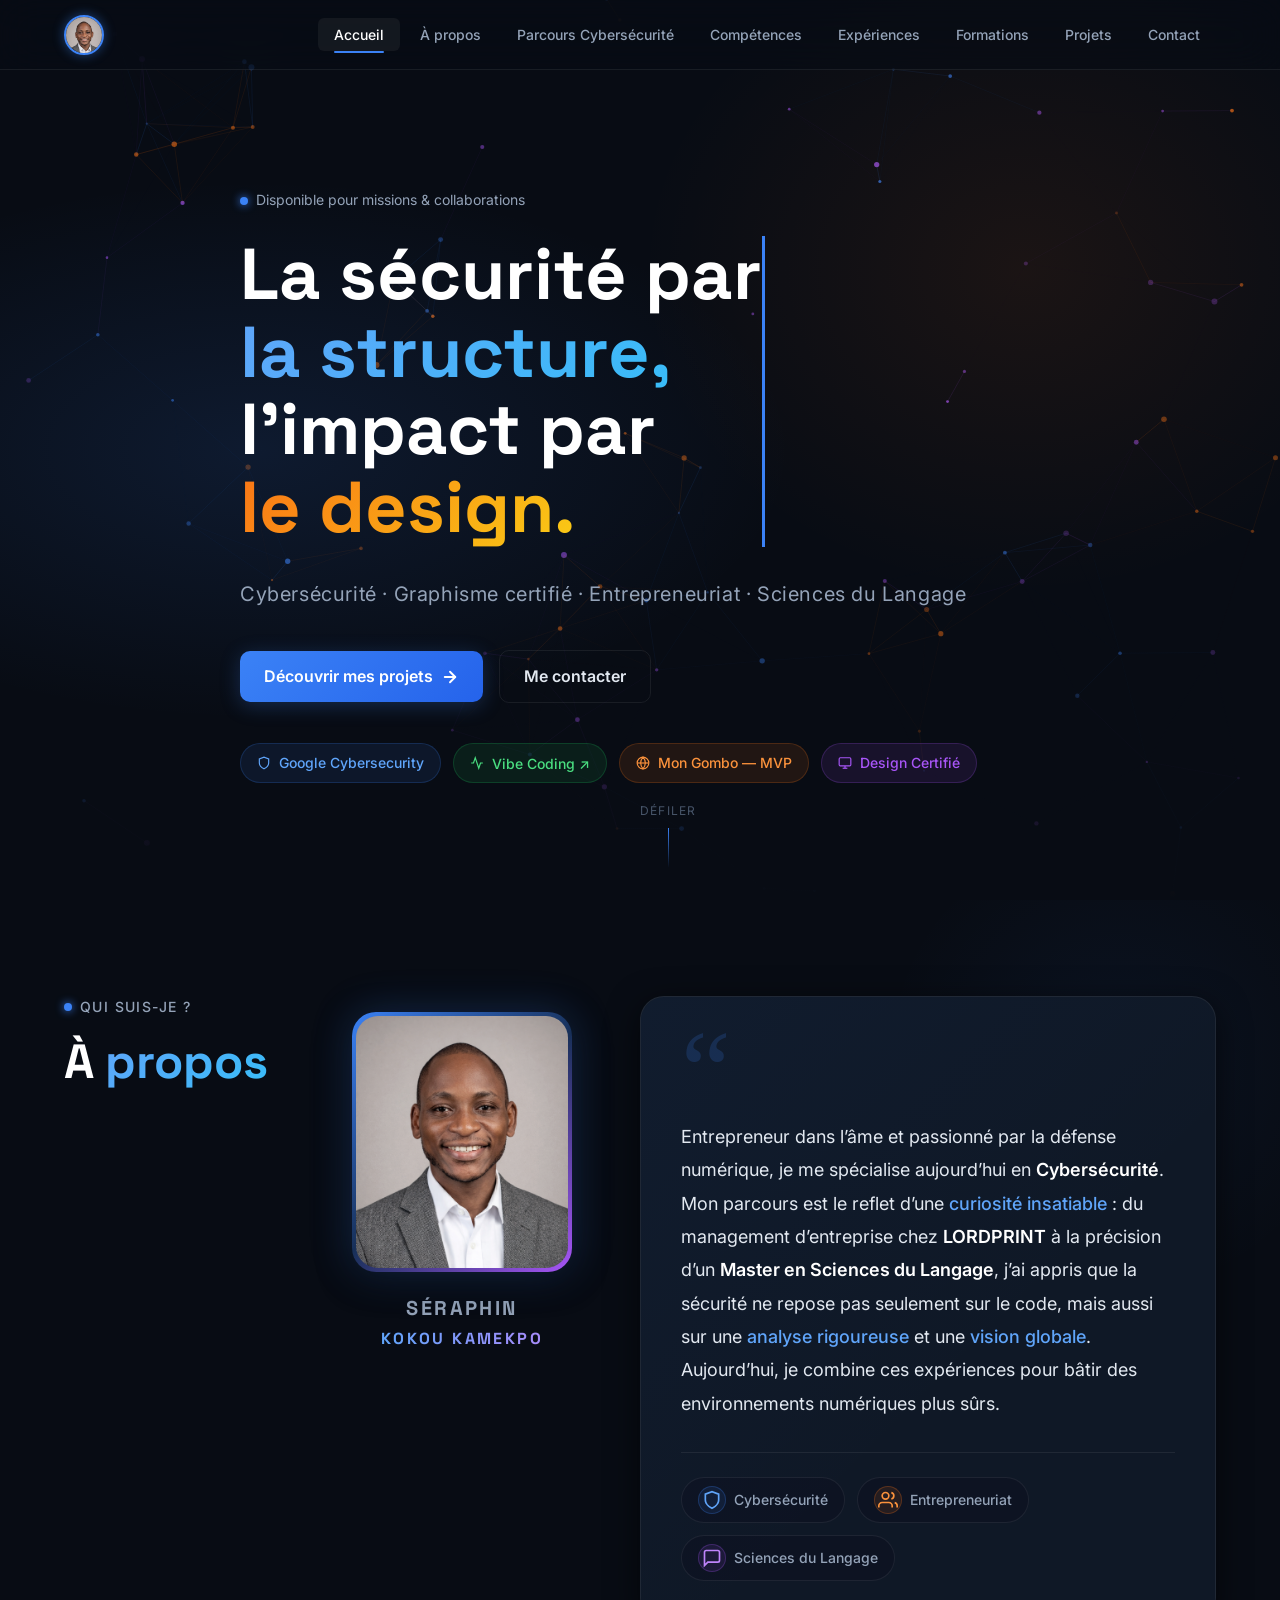
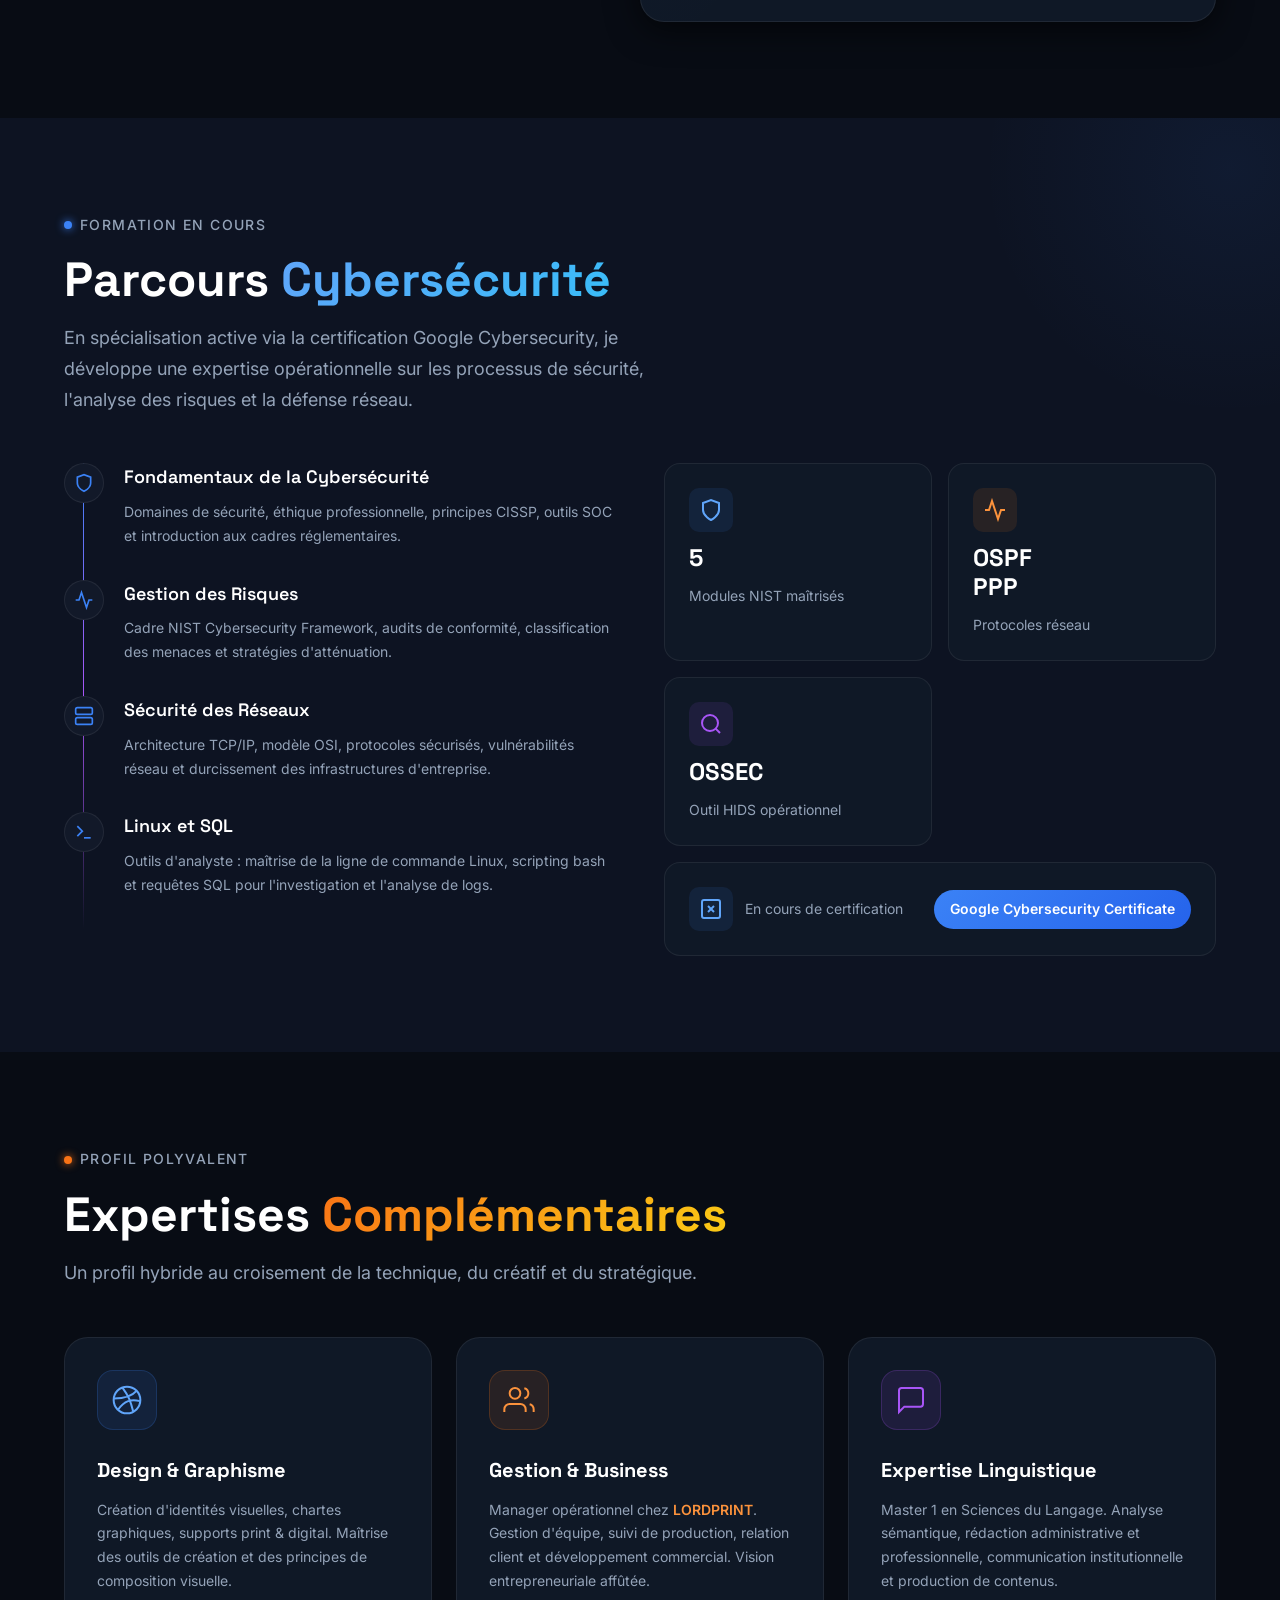
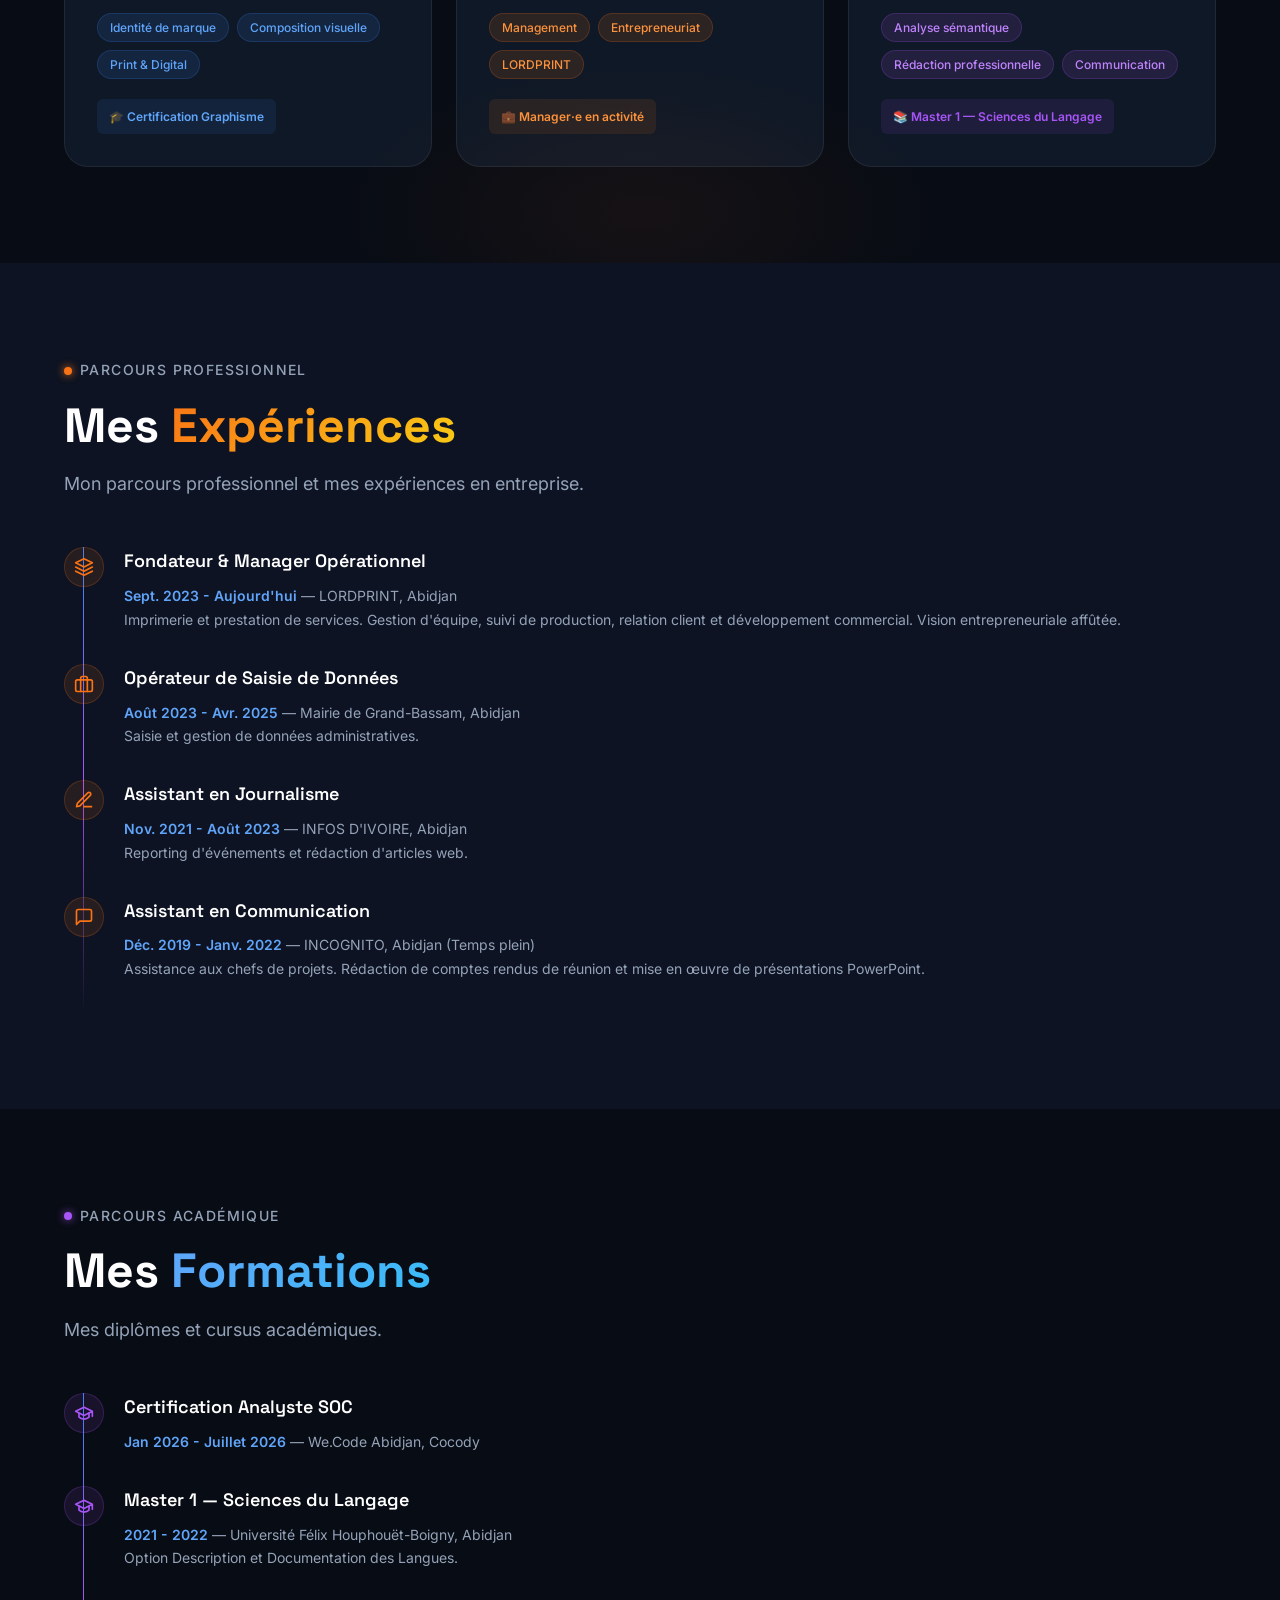
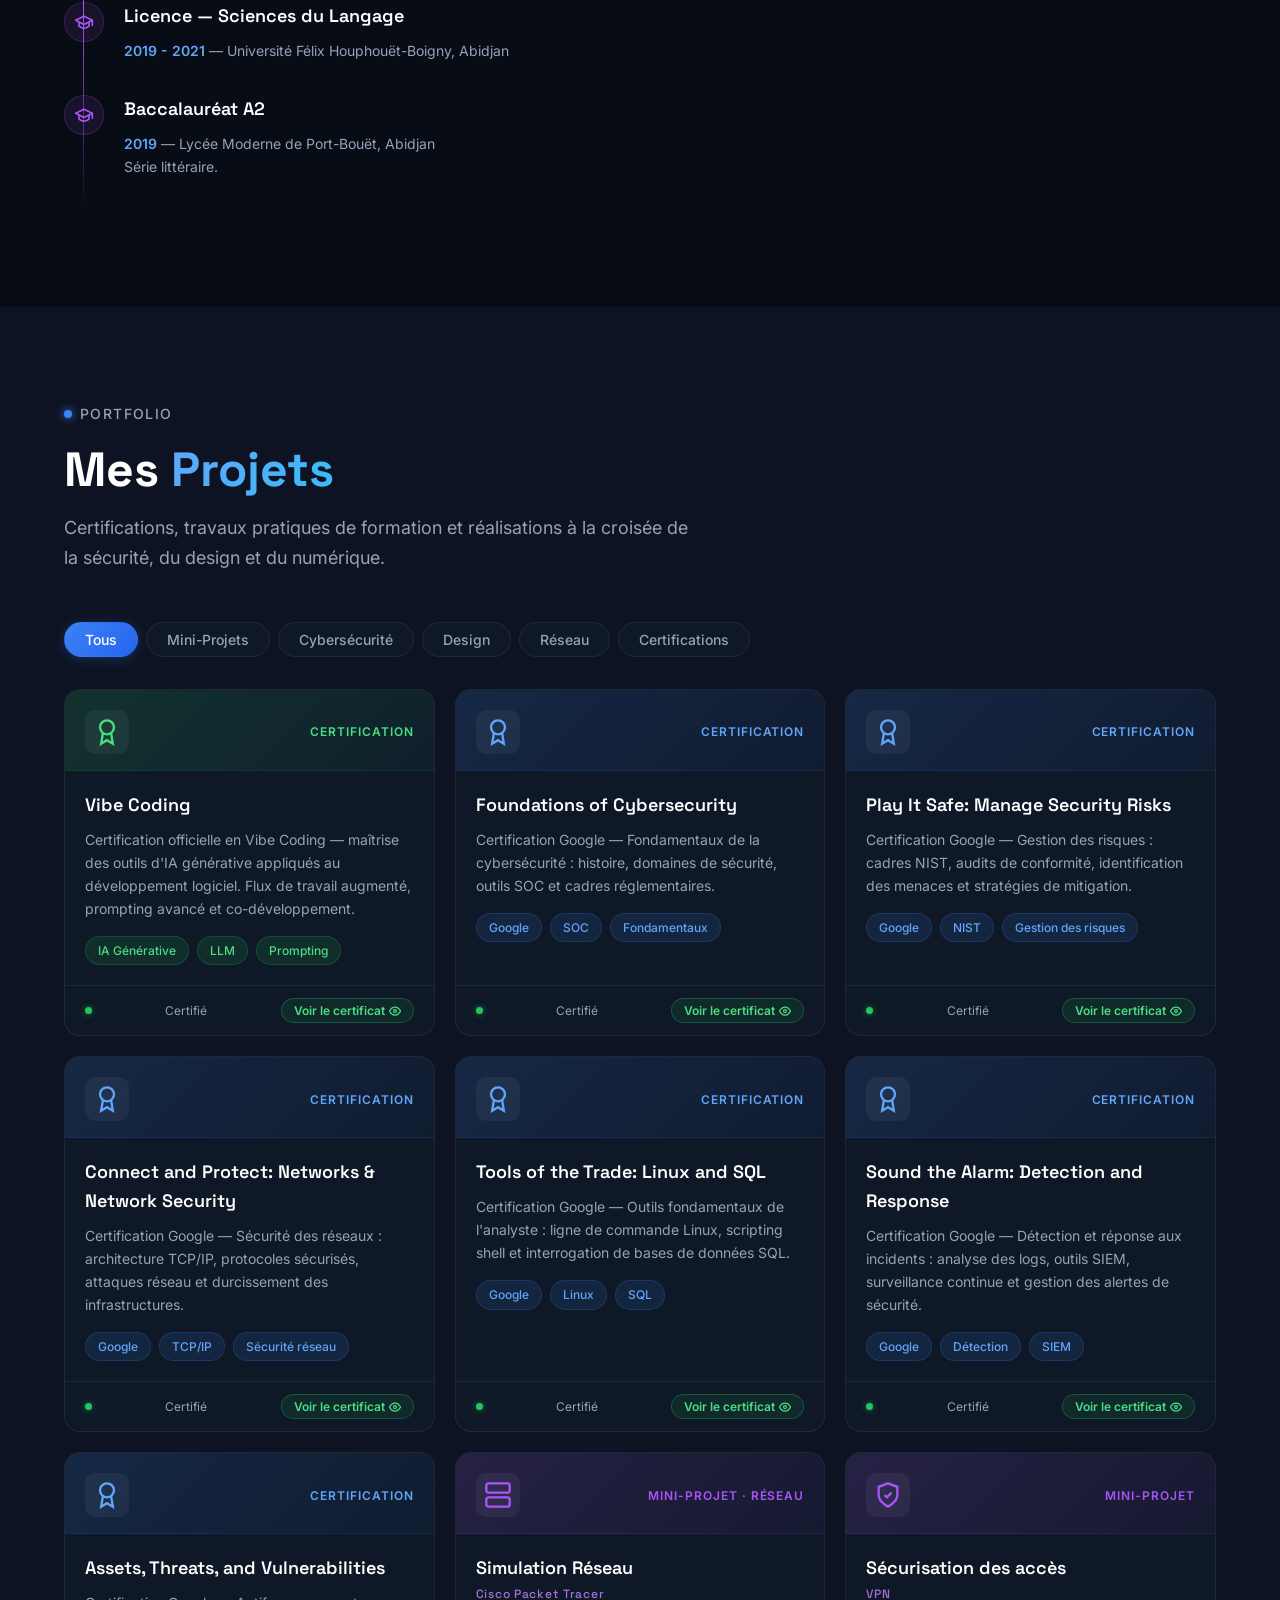
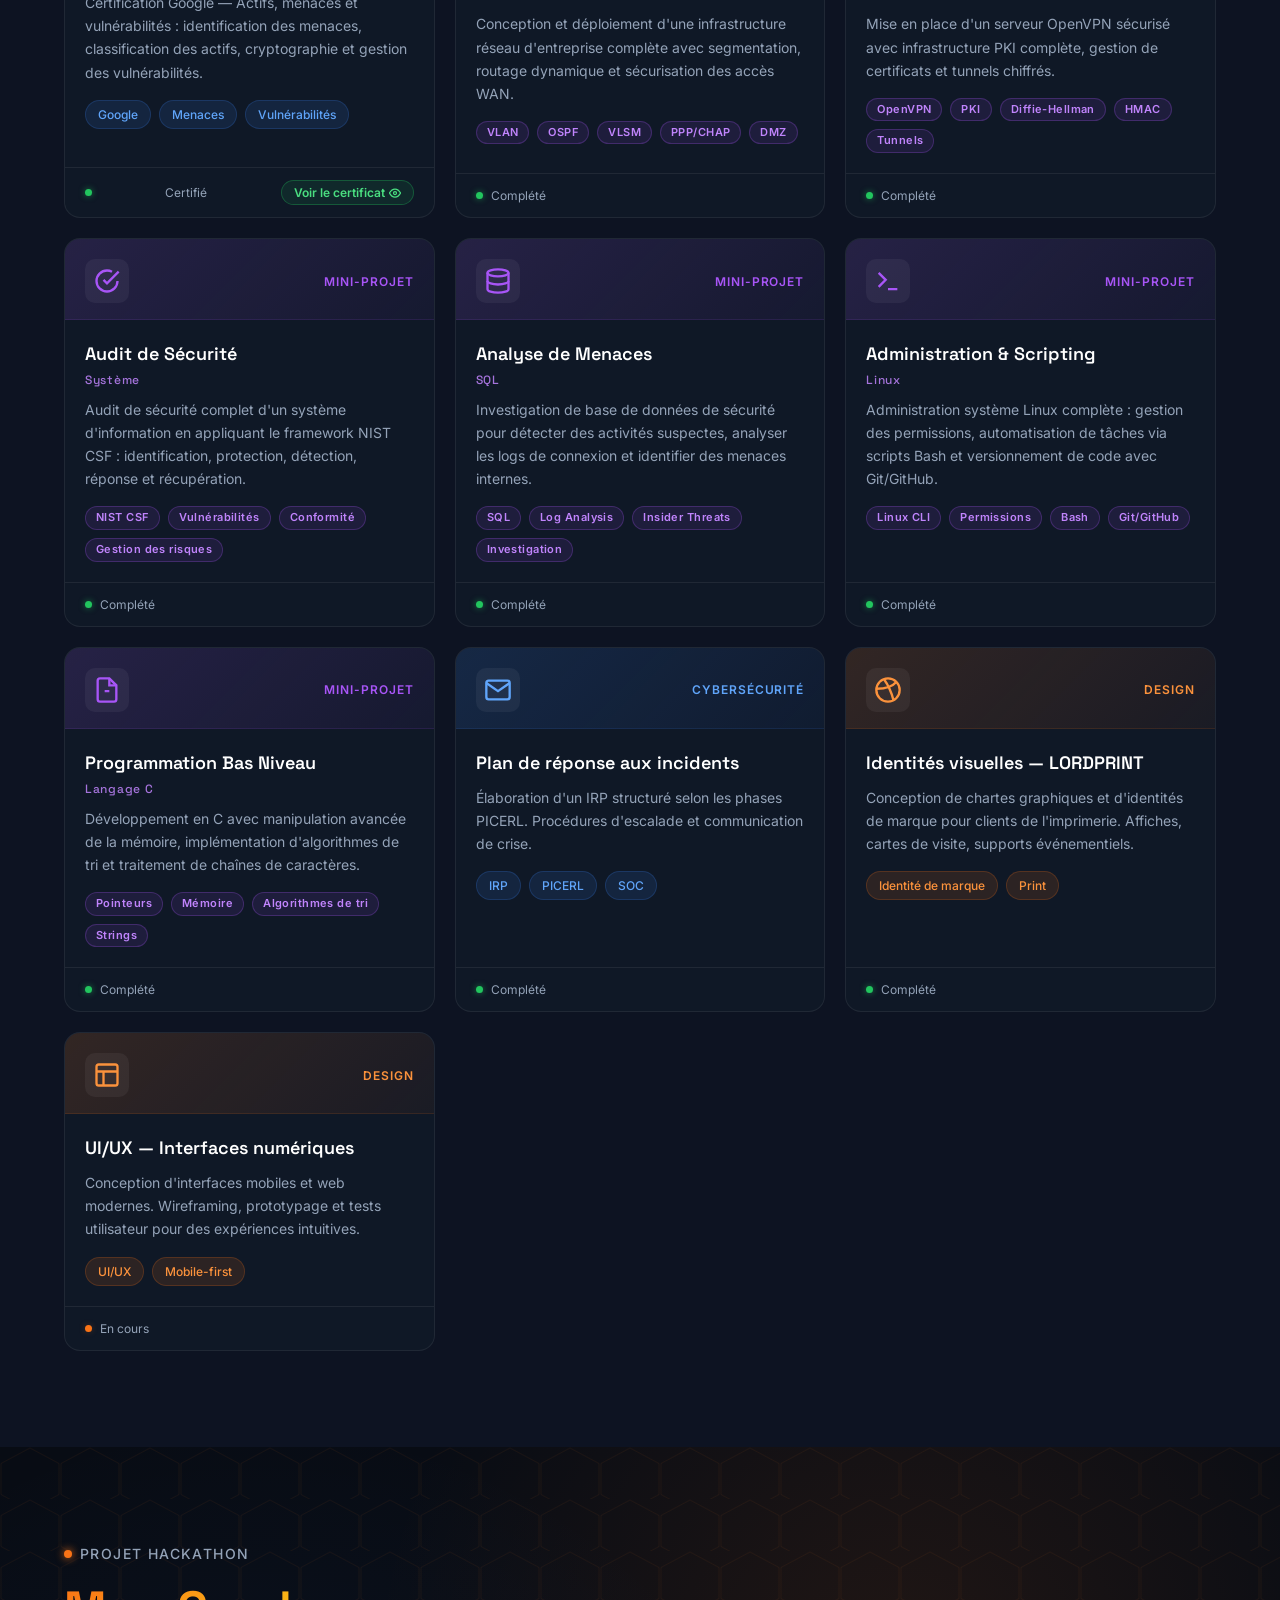
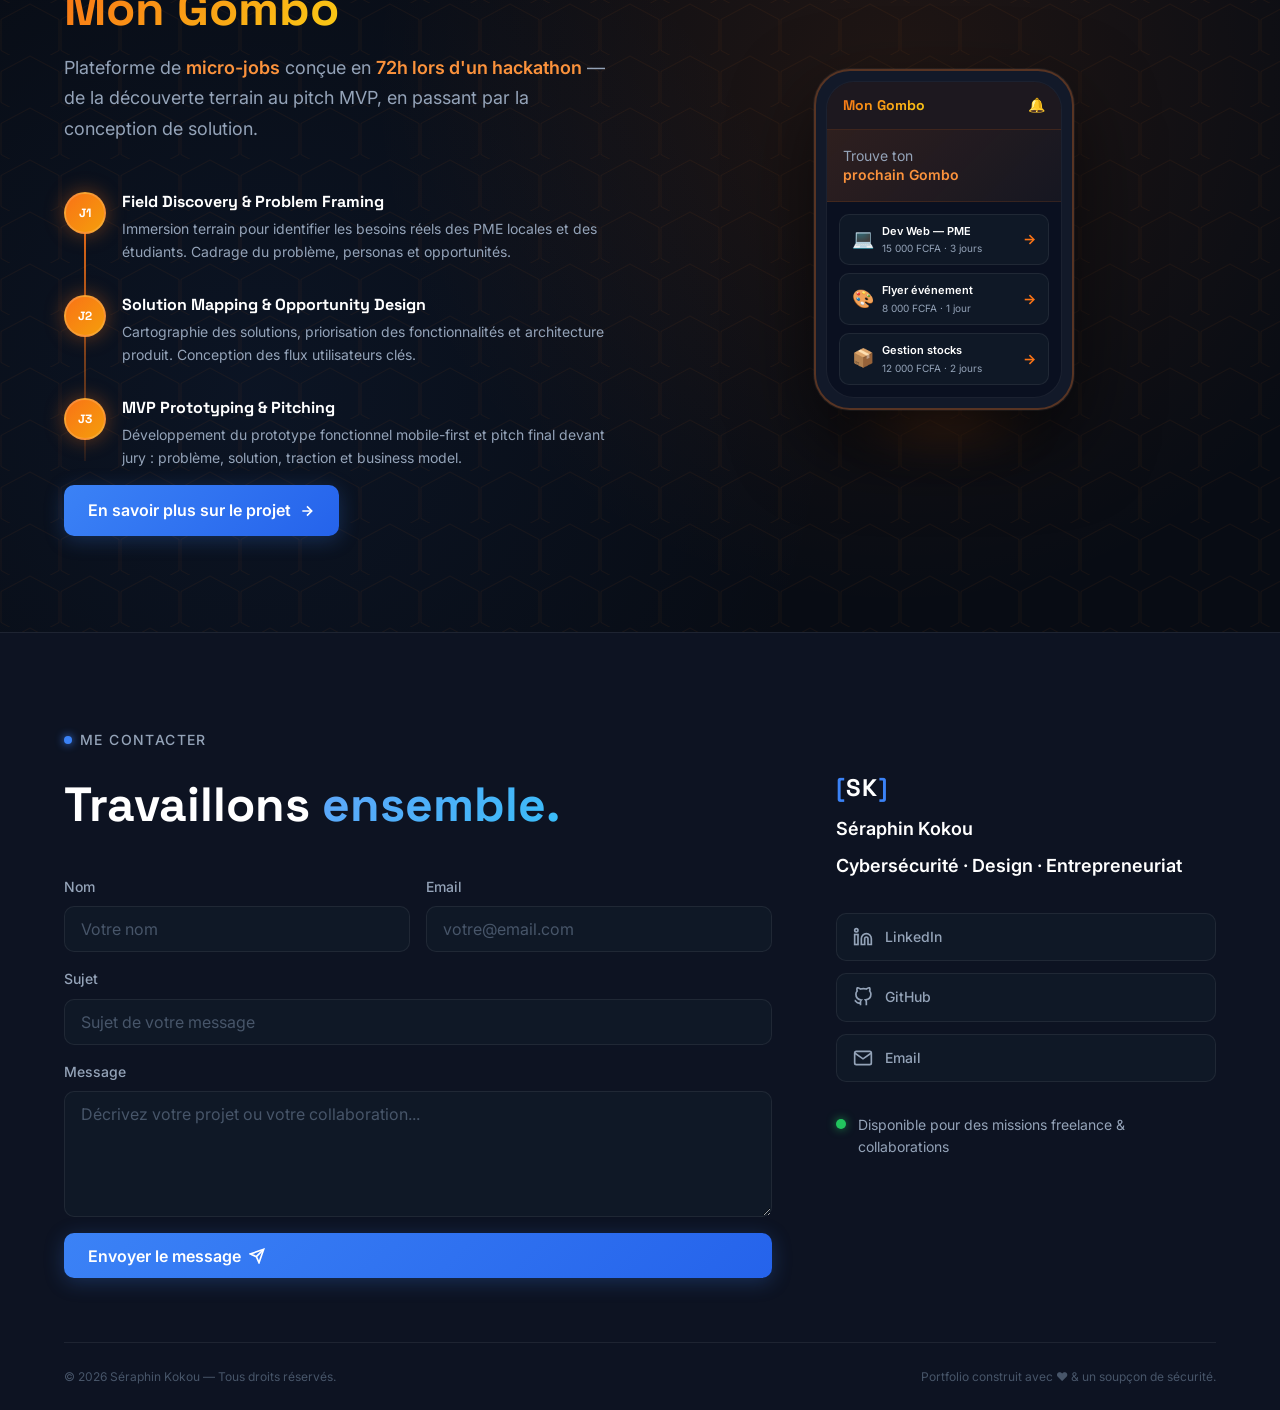
==== index.html @ c293cd32 "feat: first commit for portfolio" ====
﻿<!DOCTYPE html>
<html lang="fr">

<head>
    <meta charset="UTF-8" />
    <meta name="viewport" content="width=device-width, initial-scale=1.0" />
    <title>Séraphin Kokou — Cybersécurité & Design</title>
    <meta name="description"
        content="Portfolio professionnel de Séraphin Kokou : Cybersécurité, Design Graphique, Entrepreneuriat et Sciences du Langage." />
    <link rel="preconnect" href="https://fonts.googleapis.com" />
    <link rel="preconnect" href="https://fonts.gstatic.com" crossorigin />
    <link
        href="https://fonts.googleapis.com/css2?family=Inter:wght@300;400;500;600;700;800;900&family=Space+Grotesk:wght@400;500;600;700&display=swap"
        rel="stylesheet" />
    <link rel="stylesheet" href="style.css" />
</head>

<body>

    <!-- ============================================================
       HEADER / NAV
  ============================================================ -->
    <header id="header" class="header">
        <div class="container header__inner">
            <a href="#hero" class="logo" aria-label="Accueil">
                <img src="mypic.png" alt="Séraphin Kokou" class="logo__photo" />
            </a>
            <nav class="nav" aria-label="Navigation principale">
                <ul class="nav__list" id="navList">
                    <li><a href="#hero" class="nav__link" data-section="hero">Accueil</a></li>
                    <li><a href="#apropos" class="nav__link" data-section="apropos">À propos</a></li>
                    <li><a href="#cyber" class="nav__link" data-section="cyber">Parcours Cybersécurité</a></li>
                    <li><a href="#expertises" class="nav__link" data-section="expertises">Compétences</a></li>
                    <li><a href="#experiences" class="nav__link" data-section="experiences">Expériences</a></li>
                    <li><a href="#formations" class="nav__link" data-section="formations">Formations</a></li>
                    <li><a href="#projets" class="nav__link" data-section="projets">Projets</a></li>
                    <li><a href="#contact" class="nav__link" data-section="contact">Contact</a></li>
                </ul>
            </nav>
            <button class="burger" id="burger" aria-label="Ouvrir le menu" aria-expanded="false">
                <span></span><span></span><span></span>
            </button>
        </div>
    </header>

    <!-- ============================================================
       HERO
  ============================================================ -->
    <section id="hero" class="hero">
        <canvas id="heroCanvas"></canvas>
        <div class="hero__overlay"></div>
        <div class="container hero__content">
            <p class="hero__eyebrow">
                <span class="dot dot--blue"></span> Disponible pour missions &amp; collaborations
            </p>
            <h1 class="hero__title typing-text">
                La sécurité par<br />
                <span class="gradient-text">la structure,</span><br />
                l'impact par<br />
                <span class="gradient-text--orange">le design.</span>
            </h1>
            <p class="hero__subtitle">
                Cybersécurité · Graphisme certifié · Entrepreneuriat · Sciences du Langage
            </p>
            <div class="hero__cta-group">
                <a href="#projets" class="btn btn--primary" id="ctaProjects">
                    Découvrir mes projets
                    <svg xmlns="http://www.w3.org/2000/svg" width="18" height="18" viewBox="0 0 24 24" fill="none"
                        stroke="currentColor" stroke-width="2.5" stroke-linecap="round" stroke-linejoin="round">
                        <line x1="5" y1="12" x2="19" y2="12" />
                        <polyline points="12 5 19 12 12 19" />
                    </svg>
                </a>
                <a href="#contact" class="btn btn--ghost">Me contacter</a>
            </div>
            <div class="hero__badges">
                <span class="badge">
                    <svg xmlns="http://www.w3.org/2000/svg" width="14" height="14" viewBox="0 0 24 24" fill="none"
                        stroke="currentColor" stroke-width="2">
                        <path d="M12 22s8-4 8-10V5l-8-3-8 3v7c0 6 8 10 8 10z" />
                    </svg>
                    Google Cybersecurity
                </span>
                <button class="badge badge--green"
                    onclick="openCertifViewer('https://docs.google.com/viewer?url=https://api.teachizy.fr/storage/734003db7ba18272d632febf59ca4ba0/3cc41d0f46073ba8d93ea9db2412437f/9e85f11c6c3e6aa2dcb19215daccf814.pdf&embedded=true','Vibe Coding')"
                    aria-label="Voir certificat Vibe Coding">
                    <svg xmlns="http://www.w3.org/2000/svg" width="14" height="14" viewBox="0 0 24 24" fill="none"
                        stroke="currentColor" stroke-width="2">
                        <polyline points="22 12 18 12 15 21 9 3 6 12 2 12" />
                    </svg>
                    Vibe Coding ↗
                </button>
                <span class="badge badge--orange">
                    <svg xmlns="http://www.w3.org/2000/svg" width="14" height="14" viewBox="0 0 24 24" fill="none"
                        stroke="currentColor" stroke-width="2">
                        <circle cx="12" cy="12" r="10" />
                        <line x1="2" y1="12" x2="22" y2="12" />
                        <path
                            d="M12 2a15.3 15.3 0 0 1 4 10 15.3 15.3 0 0 1-4 10 15.3 15.3 0 0 1-4-10 15.3 15.3 0 0 1 4-10z" />
                    </svg>
                    Mon Gombo — MVP
                </span>
                <span class="badge badge--purple">
                    <svg xmlns="http://www.w3.org/2000/svg" width="14" height="14" viewBox="0 0 24 24" fill="none"
                        stroke="currentColor" stroke-width="2">
                        <rect x="2" y="3" width="20" height="14" rx="2" ry="2" />
                        <line x1="8" y1="21" x2="16" y2="21" />
                        <line x1="12" y1="17" x2="12" y2="21" />
                    </svg>
                    Design Certifié
                </span>
            </div>
        </div>
        <div class="hero__scroll-hint">
            <span>Défiler</span>
            <div class="scroll-line"></div>
        </div>
    </section>

    <!-- ============================================================
       À PROPOS
  ============================================================ -->
    <section id="apropos" class="section section--apropos">
        <div class="container">
            <div class="apropos__inner">

                <!-- Colonne gauche : titre -->
                <div class="apropos__label">
                    <div class="section-label">
                        <span class="dot dot--blue"></span> Qui suis-je ?
                    </div>
                    <h2 class="section-title">À <span class="gradient-text">propos</span></h2>
                </div>

                <!-- Colonne centre : photo -->
                <div class="apropos__photo-wrap">
                    <div class="apropos__photo-ring">
                        <img src="mypic.png" alt="Photo de Séraphin Kokou" class="apropos__photo" />
                    </div>
                    <div class="apropos__photo-glow"></div>
                    <div class="apropos__photo-name">
                        <span class="apropos__name-line">SÉRAPHIN</span>
                        <span class="apropos__name-line apropos__name-line--accent">KOKOU KAMEKPO</span>
                    </div>
                </div>

                <!-- Colonne droite : texte + pilliers -->
                <div class="apropos__content">
                    <div class="apropos__quote-mark">&ldquo;</div>
                    <p class="apropos__text">
                        Entrepreneur dans l&rsquo;âme et passionné par la défense numérique, je me spécialise
                        aujourd&rsquo;hui en <strong>Cybersécurité</strong>. Mon parcours est le reflet d&rsquo;une
                        <em>curiosité insatiable</em> : du management d&rsquo;entreprise chez
                        <strong>LORDPRINT</strong> à la précision d&rsquo;un <strong>Master en Sciences du
                            Langage</strong>, j&rsquo;ai appris que la sécurité ne repose pas seulement sur le code,
                        mais aussi sur une <em>analyse rigoureuse</em> et une <em>vision globale</em>.
                        Aujourd&rsquo;hui, je combine ces expériences pour bâtir des environnements numériques
                        plus sûrs.
                    </p>
                    <div class="apropos__pillars">
                        <div class="apropos__pillar">
                            <span class="apropos__pillar-icon apropos__pillar-icon--blue">
                                <svg xmlns="http://www.w3.org/2000/svg" width="20" height="20" viewBox="0 0 24 24"
                                    fill="none" stroke="currentColor" stroke-width="2">
                                    <path d="M12 22s8-4 8-10V5l-8-3-8 3v7c0 6 8 10 8 10z" />
                                </svg>
                            </span>
                            <span>Cybersécurité</span>
                        </div>
                        <div class="apropos__pillar">
                            <span class="apropos__pillar-icon apropos__pillar-icon--orange">
                                <svg xmlns="http://www.w3.org/2000/svg" width="20" height="20" viewBox="0 0 24 24"
                                    fill="none" stroke="currentColor" stroke-width="2">
                                    <path d="M17 21v-2a4 4 0 0 0-4-4H5a4 4 0 0 0-4 4v2" />
                                    <circle cx="9" cy="7" r="4" />
                                    <path d="M23 21v-2a4 4 0 0 0-3-3.87" />
                                    <path d="M16 3.13a4 4 0 0 1 0 7.75" />
                                </svg>
                            </span>
                            <span>Entrepreneuriat</span>
                        </div>
                        <div class="apropos__pillar">
                            <span class="apropos__pillar-icon apropos__pillar-icon--purple">
                                <svg xmlns="http://www.w3.org/2000/svg" width="20" height="20" viewBox="0 0 24 24"
                                    fill="none" stroke="currentColor" stroke-width="2">
                                    <path d="M21 15a2 2 0 0 1-2 2H7l-4 4V5a2 2 0 0 1 2-2h14a2 2 0 0 1 2 2z" />
                                </svg>
                            </span>
                            <span>Sciences du Langage</span>
                        </div>
                    </div>
                </div>

            </div>
        </div>
    </section>


    <!-- ============================================================
       PARCOURS CYBERSÉCURITÉ
  ============================================================ -->
    <section id="cyber" class="section section--cyber">
        <div class="container">
            <div class="section-label">
                <span class="dot dot--blue"></span> Formation en cours
            </div>
            <h2 class="section-title">Parcours <span class="gradient-text">Cybersécurité</span></h2>
            <p class="section-subtitle">
                En spécialisation active via la certification Google Cybersecurity, je développe
                une expertise opérationnelle sur les processus de sécurité, l'analyse des risques et la défense réseau.
            </p>

            <div class="cyber__grid">
                <!-- Timeline verticale -->
                <div class="cyber__timeline">
                    <div class="timeline-item" data-aos="fade-right">
                        <div class="timeline-icon">
                            <svg xmlns="http://www.w3.org/2000/svg" width="20" height="20" viewBox="0 0 24 24"
                                fill="none" stroke="currentColor" stroke-width="2">
                                <path d="M12 22s8-4 8-10V5l-8-3-8 3v7c0 6 8 10 8 10z" />
                            </svg>
                        </div>
                        <div class="timeline-content">
                            <h3>Fondamentaux de la Cybersécurité</h3>
                            <p>Domaines de sécurité, éthique professionnelle, principes CISSP, outils SOC et
                                introduction aux cadres réglementaires.</p>
                        </div>
                    </div>
                    <div class="timeline-item" data-aos="fade-right">
                        <div class="timeline-icon">
                            <svg xmlns="http://www.w3.org/2000/svg" width="20" height="20" viewBox="0 0 24 24"
                                fill="none" stroke="currentColor" stroke-width="2">
                                <polyline points="22 12 18 12 15 21 9 3 6 12 2 12" />
                            </svg>
                        </div>
                        <div class="timeline-content">
                            <h3>Gestion des Risques</h3>
                            <p>Cadre NIST Cybersecurity Framework, audits de conformité, classification des menaces et
                                stratégies d'atténuation.</p>
                        </div>
                    </div>
                    <div class="timeline-item" data-aos="fade-right">
                        <div class="timeline-icon">
                            <svg xmlns="http://www.w3.org/2000/svg" width="20" height="20" viewBox="0 0 24 24"
                                fill="none" stroke="currentColor" stroke-width="2">
                                <rect x="2" y="2" width="20" height="8" rx="2" ry="2" />
                                <rect x="2" y="14" width="20" height="8" rx="2" ry="2" />
                                <line x1="6" y1="6" x2="6.01" y2="6" />
                                <line x1="6" y1="18" x2="6.01" y2="18" />
                            </svg>
                        </div>
                        <div class="timeline-content">
                            <h3>Sécurité des Réseaux</h3>
                            <p>Architecture TCP/IP, modèle OSI, protocoles sécurisés, vulnérabilités réseau et
                                durcissement des infrastructures d'entreprise.</p>
                        </div>
                    </div>
                    <div class="timeline-item" data-aos="fade-right">
                        <div class="timeline-icon">
                            <svg xmlns="http://www.w3.org/2000/svg" width="20" height="20" viewBox="0 0 24 24"
                                fill="none" stroke="currentColor" stroke-width="2">
                                <polyline points="4 17 10 11 4 5" />
                                <line x1="12" y1="19" x2="20" y2="19" />
                            </svg>
                        </div>
                        <div class="timeline-content">
                            <h3>Linux et SQL</h3>
                            <p>Outils d'analyste : maîtrise de la ligne de commande Linux, scripting bash et requêtes
                                SQL pour l'investigation et l'analyse de logs.</p>
                        </div>
                    </div>
                </div>

                <!-- Stats / Compétences cyber -->
                <div class="cyber__stats">
                    <div class="stat-card" data-aos="fade-left">
                        <div class="stat-card__icon stat-card__icon--blue">
                            <svg xmlns="http://www.w3.org/2000/svg" width="24" height="24" viewBox="0 0 24 24"
                                fill="none" stroke="currentColor" stroke-width="2">
                                <path d="M12 22s8-4 8-10V5l-8-3-8 3v7c0 6 8 10 8 10z" />
                            </svg>
                        </div>
                        <div class="stat-card__value counter" data-target="5">0</div>
                        <div class="stat-card__label">Modules NIST maîtrisés</div>
                    </div>
                    <div class="stat-card" data-aos="fade-left">
                        <div class="stat-card__icon stat-card__icon--orange">
                            <svg xmlns="http://www.w3.org/2000/svg" width="24" height="24" viewBox="0 0 24 24"
                                fill="none" stroke="currentColor" stroke-width="2">
                                <polyline points="22 12 18 12 15 21 9 3 6 12 2 12" />
                            </svg>
                        </div>
                        <div class="stat-card__value">OSPF<br />PPP</div>
                        <div class="stat-card__label">Protocoles réseau</div>
                    </div>
                    <div class="stat-card" data-aos="fade-left">
                        <div class="stat-card__icon stat-card__icon--purple">
                            <svg xmlns="http://www.w3.org/2000/svg" width="24" height="24" viewBox="0 0 24 24"
                                fill="none" stroke="currentColor" stroke-width="2">
                                <circle cx="11" cy="11" r="8" />
                                <line x1="21" y1="21" x2="16.65" y2="16.65" />
                            </svg>
                        </div>
                        <div class="stat-card__value">OSSEC</div>
                        <div class="stat-card__label">Outil HIDS opérationnel</div>
                    </div>
                    <div class="stat-card stat-card--wide" data-aos="fade-left">
                        <div class="stat-card__icon stat-card__icon--blue">
                            <svg xmlns="http://www.w3.org/2000/svg" width="24" height="24" viewBox="0 0 24 24"
                                fill="none" stroke="currentColor" stroke-width="2">
                                <rect x="3" y="3" width="18" height="18" rx="2" ry="2" />
                                <line x1="9" y1="9" x2="15" y2="15" />
                                <line x1="15" y1="9" x2="9" y2="15" />
                            </svg>
                        </div>
                        <div class="stat-card__label">En cours de certification</div>
                        <div class="stat-card__badge">Google Cybersecurity Certificate</div>
                    </div>
                </div>
            </div>
        </div>
    </section>

    <!-- ============================================================
       EXPERTISES COMPLÉMENTAIRES
  ============================================================ -->
    <section id="expertises" class="section section--expertises">
        <div class="container">
            <div class="section-label">
                <span class="dot dot--orange"></span> Profil polyvalent
            </div>
            <h2 class="section-title">Expertises <span class="gradient-text--orange">Complémentaires</span></h2>
            <p class="section-subtitle">
                Un profil hybride au croisement de la technique, du créatif et du stratégique.
            </p>
            <div class="expertises__grid">

                <div class="expertise-card" id="card-design" tabindex="0">
                    <div class="expertise-card__glow expertise-card__glow--blue"></div>
                    <div class="expertise-card__icon">
                        <svg xmlns="http://www.w3.org/2000/svg" width="32" height="32" viewBox="0 0 24 24" fill="none"
                            stroke="currentColor" stroke-width="1.5">
                            <circle cx="12" cy="12" r="10" />
                            <path
                                d="M8.56 2.75c4.37 6.03 6.02 9.42 8.03 17.72m2.54-15.38c-3.72 4.35-8.94 5.66-16.88 5.85m19.5 1.9c-3.5-.93-6.63-.82-8.94 0-2.58.92-5.01 2.86-7.44 6.32" />
                        </svg>
                    </div>
                    <h3 class="expertise-card__title">Design &amp; Graphisme</h3>
                    <p class="expertise-card__text">
                        Création d'identités visuelles, chartes graphiques, supports print &amp; digital.
                        Maîtrise des outils de création et des principes de composition visuelle.
                    </p>
                    <div class="expertise-card__tags">
                        <span class="tag">Identité de marque</span>
                        <span class="tag">Composition visuelle</span>
                        <span class="tag">Print &amp; Digital</span>
                    </div>
                    <div class="expertise-card__cert">🎓 Certification Graphisme</div>
                </div>

                <div class="expertise-card" id="card-business" tabindex="0">
                    <div class="expertise-card__glow expertise-card__glow--orange"></div>
                    <div class="expertise-card__icon expertise-card__icon--orange">
                        <svg xmlns="http://www.w3.org/2000/svg" width="32" height="32" viewBox="0 0 24 24" fill="none"
                            stroke="currentColor" stroke-width="1.5">
                            <path d="M17 21v-2a4 4 0 0 0-4-4H5a4 4 0 0 0-4 4v2" />
                            <circle cx="9" cy="7" r="4" />
                            <path d="M23 21v-2a4 4 0 0 0-3-3.87" />
                            <path d="M16 3.13a4 4 0 0 1 0 7.75" />
                        </svg>
                    </div>
                    <h3 class="expertise-card__title">Gestion &amp; Business</h3>
                    <p class="expertise-card__text">
                        Manager opérationnel chez <strong>LORDPRINT</strong>. Gestion d'équipe, suivi de production,
                        relation client et développement commercial. Vision entrepreneuriale affûtée.
                    </p>
                    <div class="expertise-card__tags">
                        <span class="tag tag--orange">Management</span>
                        <span class="tag tag--orange">Entrepreneuriat</span>
                        <span class="tag tag--orange">LORDPRINT</span>
                    </div>
                    <div class="expertise-card__cert expertise-card__cert--orange">💼 Manager·e en activité</div>
                </div>

                <div class="expertise-card" id="card-language" tabindex="0">
                    <div class="expertise-card__glow expertise-card__glow--purple"></div>
                    <div class="expertise-card__icon expertise-card__icon--purple">
                        <svg xmlns="http://www.w3.org/2000/svg" width="32" height="32" viewBox="0 0 24 24" fill="none"
                            stroke="currentColor" stroke-width="1.5">
                            <path d="M21 15a2 2 0 0 1-2 2H7l-4 4V5a2 2 0 0 1 2-2h14a2 2 0 0 1 2 2z" />
                        </svg>
                    </div>
                    <h3 class="expertise-card__title">Expertise Linguistique</h3>
                    <p class="expertise-card__text">
                        Master 1 en Sciences du Langage. Analyse sémantique, rédaction administrative et
                        professionnelle, communication institutionnelle et production de contenus.
                    </p>
                    <div class="expertise-card__tags">
                        <span class="tag tag--purple">Analyse sémantique</span>
                        <span class="tag tag--purple">Rédaction professionnelle</span>
                        <span class="tag tag--purple">Communication</span>
                    </div>
                    <div class="expertise-card__cert expertise-card__cert--purple">📚 Master 1 — Sciences du Langage
                    </div>
                </div>

            </div>
        </div>
    </section>

    <!-- ============================================================
       EXPÉRIENCES
  ============================================================ -->
    <section id="experiences" class="section section--experiences">
        <div class="container">
            <div class="section-label">
                <span class="dot dot--orange"></span> Parcours Professionnel
            </div>
            <h2 class="section-title">Mes <span class="gradient-text--orange">Expériences</span></h2>
            <p class="section-subtitle">
                Mon parcours professionnel et mes expériences en entreprise.
            </p>
            <div class="experiences__timeline cyber__timeline" id="experiencesContainer">
                <div class="timeline-item" data-aos="fade-right">
                    <div class="timeline-icon"
                        style="color: var(--clr-orange); border-color: rgba(249, 115, 22, 0.2); background: var(--clr-orange-dim);">
                        <svg xmlns="http://www.w3.org/2000/svg" width="20" height="20" viewBox="0 0 24 24" fill="none"
                            stroke="currentColor" stroke-width="2" stroke-linecap="round" stroke-linejoin="round">
                            <path d="M12 2L2 7l10 5 10-5-10-5zM2 17l10 5 10-5M2 12l10 5 10-5" />
                        </svg>
                    </div>
                    <div class="timeline-content">
                        <h3>Fondateur & Manager Opérationnel</h3>
                        <p><strong>Sept. 2023 - Aujourd'hui</strong> — LORDPRINT, Abidjan<br />
                            Imprimerie et prestation de services. Gestion d'équipe, suivi de production, relation client
                            et développement commercial. Vision entrepreneuriale affûtée.</p>
                    </div>
                </div>
                <div class="timeline-item" data-aos="fade-right">
                    <div class="timeline-icon"
                        style="color: var(--clr-orange); border-color: rgba(249, 115, 22, 0.2); background: var(--clr-orange-dim);">
                        <svg xmlns="http://www.w3.org/2000/svg" width="20" height="20" viewBox="0 0 24 24" fill="none"
                            stroke="currentColor" stroke-width="2" stroke-linecap="round" stroke-linejoin="round">
                            <rect x="2" y="7" width="20" height="14" rx="2" ry="2" />
                            <path d="M16 21V5a2 2 0 0 0-2-2h-4a2 2 0 0 0-2 2v16" />
                        </svg>
                    </div>
                    <div class="timeline-content">
                        <h3>Opérateur de Saisie de Données</h3>
                        <p><strong>Août 2023 - Avr. 2025</strong> — Mairie de Grand-Bassam, Abidjan<br />
                            Saisie et gestion de données administratives.</p>
                    </div>
                </div>
                <div class="timeline-item" data-aos="fade-right">
                    <div class="timeline-icon"
                        style="color: var(--clr-orange); border-color: rgba(249, 115, 22, 0.2); background: var(--clr-orange-dim);">
                        <svg xmlns="http://www.w3.org/2000/svg" width="20" height="20" viewBox="0 0 24 24" fill="none"
                            stroke="currentColor" stroke-width="2" stroke-linecap="round" stroke-linejoin="round">
                            <path d="M12 20h9" />
                            <path d="M16.5 3.5a2.121 2.121 0 0 1 3 3L7 19l-4 1 1-4L16.5 3.5z" />
                        </svg>
                    </div>
                    <div class="timeline-content">
                        <h3>Assistant en Journalisme</h3>
                        <p><strong>Nov. 2021 - Août 2023</strong> — INFOS D'IVOIRE, Abidjan<br />
                            Reporting d'événements et rédaction d'articles web.</p>
                    </div>
                </div>
                <div class="timeline-item" data-aos="fade-right">
                    <div class="timeline-icon"
                        style="color: var(--clr-orange); border-color: rgba(249, 115, 22, 0.2); background: var(--clr-orange-dim);">
                        <svg xmlns="http://www.w3.org/2000/svg" width="20" height="20" viewBox="0 0 24 24" fill="none"
                            stroke="currentColor" stroke-width="2" stroke-linecap="round" stroke-linejoin="round">
                            <path d="M21 15a2 2 0 0 1-2 2H7l-4 4V5a2 2 0 0 1 2-2h14a2 2 0 0 1 2 2z" />
                        </svg>
                    </div>
                    <div class="timeline-content">
                        <h3>Assistant en Communication</h3>
                        <p><strong>Déc. 2019 - Janv. 2022</strong> — INCOGNITO, Abidjan (Temps plein)<br />
                            Assistance aux chefs de projets. Rédaction de comptes rendus de réunion et mise en œuvre de
                            présentations PowerPoint.</p>
                    </div>
                </div>
            </div>
        </div>
    </section>

    <!-- ============================================================
       FORMATIONS
  ============================================================ -->
    <section id="formations" class="section section--formations">
        <div class="container">
            <div class="section-label">
                <span class="dot dot--purple"></span> Parcours Académique
            </div>
            <h2 class="section-title">Mes <span class="gradient-text">Formations</span></h2>
            <p class="section-subtitle">
                Mes diplômes et cursus académiques.
            </p>
            <div class="formations__timeline cyber__timeline" id="formationsContainer">
                <div class="timeline-item" data-aos="fade-right">
                    <div class="timeline-icon"
                        style="color: var(--clr-purple); border-color: rgba(168, 85, 247, 0.2); background: var(--clr-purple-dim);">
                        <svg xmlns="http://www.w3.org/2000/svg" width="20" height="20" viewBox="0 0 24 24" fill="none"
                            stroke="currentColor" stroke-width="2" stroke-linecap="round" stroke-linejoin="round">
                            <path d="M22 10v6M2 10l10-5 10 5-10 5z" />
                            <path d="M6 12v5c3 3 9 3 12 0v-5" />
                        </svg>
                    </div>
                    <div class="timeline-content">
                        <h3>Certification Analyste SOC</h3>
                        <p><strong>Jan 2026 - Juillet 2026</strong> — We.Code Abidjan, Cocody</p>
                    </div>
                </div>
                <div class="timeline-item" data-aos="fade-right">
                    <div class="timeline-icon"
                        style="color: var(--clr-purple); border-color: rgba(168, 85, 247, 0.2); background: var(--clr-purple-dim);">
                        <svg xmlns="http://www.w3.org/2000/svg" width="20" height="20" viewBox="0 0 24 24" fill="none"
                            stroke="currentColor" stroke-width="2" stroke-linecap="round" stroke-linejoin="round">
                            <path d="M22 10v6M2 10l10-5 10 5-10 5z" />
                            <path d="M6 12v5c3 3 9 3 12 0v-5" />
                        </svg>
                    </div>
                    <div class="timeline-content">
                        <h3>Master 1 — Sciences du Langage</h3>
                        <p><strong>2021 - 2022</strong> — Université Félix Houphouët-Boigny, Abidjan<br />
                            Option Description et Documentation des Langues.</p>
                    </div>
                </div>
                <div class="timeline-item" data-aos="fade-right">
                    <div class="timeline-icon"
                        style="color: var(--clr-purple); border-color: rgba(168, 85, 247, 0.2); background: var(--clr-purple-dim);">
                        <svg xmlns="http://www.w3.org/2000/svg" width="20" height="20" viewBox="0 0 24 24" fill="none"
                            stroke="currentColor" stroke-width="2" stroke-linecap="round" stroke-linejoin="round">
                            <path d="M22 10v6M2 10l10-5 10 5-10 5z" />
                            <path d="M6 12v5c3 3 9 3 12 0v-5" />
                        </svg>
                    </div>
                    <div class="timeline-content">
                        <h3>Licence — Sciences du Langage</h3>
                        <p><strong>2019 - 2021</strong> — Université Félix Houphouët-Boigny, Abidjan</p>
                    </div>
                </div>
                <div class="timeline-item" data-aos="fade-right">
                    <div class="timeline-icon"
                        style="color: var(--clr-purple); border-color: rgba(168, 85, 247, 0.2); background: var(--clr-purple-dim);">
                        <svg xmlns="http://www.w3.org/2000/svg" width="20" height="20" viewBox="0 0 24 24" fill="none"
                            stroke="currentColor" stroke-width="2" stroke-linecap="round" stroke-linejoin="round">
                            <path d="M22 10v6M2 10l10-5 10 5-10 5z" />
                            <path d="M6 12v5c3 3 9 3 12 0v-5" />
                        </svg>
                    </div>
                    <div class="timeline-content">
                        <h3>Baccalauréat A2</h3>
                        <p><strong>2019</strong> — Lycée Moderne de Port-Bouët, Abidjan<br />
                            Série littéraire.</p>
                    </div>
                </div>
            </div>
        </div>
    </section>

    <!-- ============================================================
       PROJETS & MINI-PROJETS — Section unifiée
  ============================================================ -->
    <section id="projets" class="section section--projets">
        <div class="container">
            <div class="section-label">
                <span class="dot dot--blue"></span> Portfolio
            </div>
            <h2 class="section-title">Mes <span class="gradient-text">Projets</span></h2>
            <p class="section-subtitle">
                Certifications, travaux pratiques de formation et réalisations à la croisée de la sécurité, du design et
                du numérique.
            </p>

            <!-- Filtres -->
            <div class="portfolio__filters" id="portfolioFilters">
                <button type="button" class="filter-btn filter-btn--active" data-filter="all">Tous</button>
                <button type="button" class="filter-btn" data-filter="lab">Mini-Projets</button>
                <button type="button" class="filter-btn" data-filter="cyber">Cybersécurité</button>
                <button type="button" class="filter-btn" data-filter="design">Design</button>
                <button type="button" class="filter-btn" data-filter="reseau">Réseau</button>
                <button type="button" class="filter-btn" data-filter="certif">Certifications</button>
            </div>

            <div class="portfolio__grid" id="portfolioGrid">

                <!-- CERTIFICATIONS -->

                <article class="project-card project-card--certif" data-category="certif" tabindex="0">
                    <div class="project-card__top project-card__top--green">
                        <div class="project-card__icon"><svg xmlns="http://www.w3.org/2000/svg" width="28" height="28"
                                viewBox="0 0 24 24" fill="none" stroke="currentColor" stroke-width="2">
                                <circle cx="12" cy="8" r="6" />
                                <path d="M15.477 12.89L17 22l-5-3-5 3 1.523-9.11" />
                            </svg></div>
                        <span class="project-card__cat project-card__cat--green">Certification</span>
                    </div>
                    <div class="project-card__body">
                        <h3>Vibe Coding</h3>
                        <p>Certification officielle en Vibe Coding — maîtrise des outils d'IA générative appliqués au
                            développement logiciel. Flux de travail augmenté, prompting avancé et co-développement.</p>
                        <div class="project-card__tags"><span class="tag tag--green">IA Générative</span><span
                                class="tag tag--green">LLM</span><span class="tag tag--green">Prompting</span></div>
                    </div>
                    <div class="project-card__footer project-card__footer--certif">
                        <span class="status-dot status-dot--done"></span> Certifié
                        <button class="certif-link"
                            onclick="openCertifViewer('https://docs.google.com/viewer?url=https://api.teachizy.fr/storage/734003db7ba18272d632febf59ca4ba0/3cc41d0f46073ba8d93ea9db2412437f/9e85f11c6c3e6aa2dcb19215daccf814.pdf&embedded=true','Vibe Coding')">Voir
                            le certificat <svg xmlns="http://www.w3.org/2000/svg" width="12" height="12"
                                viewBox="0 0 24 24" fill="none" stroke="currentColor" stroke-width="2.5">
                                <path d="M1 12s4-8 11-8 11 8 11 8-4 8-11 8-11-8-11-8z" />
                                <circle cx="12" cy="12" r="3" />
                            </svg></button>
                    </div>
                </article>

                <article class="project-card project-card--certif" data-category="certif" tabindex="0">
                    <div class="project-card__top project-card__top--blue">
                        <div class="project-card__icon"><svg xmlns="http://www.w3.org/2000/svg" width="28" height="28"
                                viewBox="0 0 24 24" fill="none" stroke="currentColor" stroke-width="2">
                                <circle cx="12" cy="8" r="6" />
                                <path d="M15.477 12.89L17 22l-5-3-5 3 1.523-9.11" />
                            </svg></div>
                        <span class="project-card__cat">Certification</span>
                    </div>
                    <div class="project-card__body">
                        <h3>Foundations of Cybersecurity</h3>
                        <p>Certification Google — Fondamentaux de la cybersécurité : histoire, domaines de sécurité,
                            outils SOC et cadres réglementaires.</p>
                        <div class="project-card__tags"><span class="tag">Google</span><span class="tag">SOC</span><span
                                class="tag">Fondamentaux</span></div>
                    </div>
                    <div class="project-card__footer project-card__footer--certif">
                        <span class="status-dot status-dot--done"></span> Certifié
                        <button class="certif-link"
                            onclick="openCertifViewer('https://coursera.org/share/8eea7c63687d0f1094e22c4b326ad8f5','Foundations of Cybersecurity')">Voir
                            le certificat <svg xmlns="http://www.w3.org/2000/svg" width="12" height="12"
                                viewBox="0 0 24 24" fill="none" stroke="currentColor" stroke-width="2.5">
                                <path d="M1 12s4-8 11-8 11 8 11 8-4 8-11 8-11-8-11-8z" />
                                <circle cx="12" cy="12" r="3" />
                            </svg></button>
                    </div>
                </article>

                <article class="project-card project-card--certif" data-category="certif" tabindex="0">
                    <div class="project-card__top project-card__top--blue">
                        <div class="project-card__icon"><svg xmlns="http://www.w3.org/2000/svg" width="28" height="28"
                                viewBox="0 0 24 24" fill="none" stroke="currentColor" stroke-width="2">
                                <circle cx="12" cy="8" r="6" />
                                <path d="M15.477 12.89L17 22l-5-3-5 3 1.523-9.11" />
                            </svg></div>
                        <span class="project-card__cat">Certification</span>
                    </div>
                    <div class="project-card__body">
                        <h3>Play It Safe: Manage Security Risks</h3>
                        <p>Certification Google — Gestion des risques : cadres NIST, audits de conformité,
                            identification des menaces et stratégies de mitigation.</p>
                        <div class="project-card__tags"><span class="tag">Google</span><span
                                class="tag">NIST</span><span class="tag">Gestion des risques</span></div>
                    </div>
                    <div class="project-card__footer project-card__footer--certif">
                        <span class="status-dot status-dot--done"></span> Certifié
                        <button class="certif-link"
                            onclick="openCertifViewer('https://coursera.org/share/a2c788f778304ed72d9a88cab232c222','Play It Safe: Manage Security Risks')">Voir
                            le certificat <svg xmlns="http://www.w3.org/2000/svg" width="12" height="12"
                                viewBox="0 0 24 24" fill="none" stroke="currentColor" stroke-width="2.5">
                                <path d="M1 12s4-8 11-8 11 8 11 8-4 8-11 8-11-8-11-8z" />
                                <circle cx="12" cy="12" r="3" />
                            </svg></button>
                    </div>
                </article>

                <article class="project-card project-card--certif" data-category="certif" tabindex="0">
                    <div class="project-card__top project-card__top--blue">
                        <div class="project-card__icon"><svg xmlns="http://www.w3.org/2000/svg" width="28" height="28"
                                viewBox="0 0 24 24" fill="none" stroke="currentColor" stroke-width="2">
                                <circle cx="12" cy="8" r="6" />
                                <path d="M15.477 12.89L17 22l-5-3-5 3 1.523-9.11" />
                            </svg></div>
                        <span class="project-card__cat">Certification</span>
                    </div>
                    <div class="project-card__body">
                        <h3>Connect and Protect: Networks &amp; Network Security</h3>
                        <p>Certification Google — Sécurité des réseaux : architecture TCP/IP, protocoles sécurisés,
                            attaques réseau et durcissement des infrastructures.</p>
                        <div class="project-card__tags"><span class="tag">Google</span><span
                                class="tag">TCP/IP</span><span class="tag">Sécurité réseau</span></div>
                    </div>
                    <div class="project-card__footer project-card__footer--certif">
                        <span class="status-dot status-dot--done"></span> Certifié
                        <button class="certif-link"
                            onclick="openCertifViewer('https://coursera.org/share/f7df2ea592a150708da5690fb6682652','Connect and Protect')">Voir
                            le certificat <svg xmlns="http://www.w3.org/2000/svg" width="12" height="12"
                                viewBox="0 0 24 24" fill="none" stroke="currentColor" stroke-width="2.5">
                                <path d="M1 12s4-8 11-8 11 8 11 8-4 8-11 8-11-8-11-8z" />
                                <circle cx="12" cy="12" r="3" />
                            </svg></button>
                    </div>
                </article>

                <article class="project-card project-card--certif" data-category="certif" tabindex="0">
                    <div class="project-card__top project-card__top--blue">
                        <div class="project-card__icon"><svg xmlns="http://www.w3.org/2000/svg" width="28" height="28"
                                viewBox="0 0 24 24" fill="none" stroke="currentColor" stroke-width="2">
                                <circle cx="12" cy="8" r="6" />
                                <path d="M15.477 12.89L17 22l-5-3-5 3 1.523-9.11" />
                            </svg></div>
                        <span class="project-card__cat">Certification</span>
                    </div>
                    <div class="project-card__body">
                        <h3>Tools of the Trade: Linux and SQL</h3>
                        <p>Certification Google — Outils fondamentaux de l'analyste : ligne de commande Linux, scripting
                            shell et interrogation de bases de données SQL.</p>
                        <div class="project-card__tags"><span class="tag">Google</span><span
                                class="tag">Linux</span><span class="tag">SQL</span></div>
                    </div>
                    <div class="project-card__footer project-card__footer--certif">
                        <span class="status-dot status-dot--done"></span> Certifié
                        <button class="certif-link"
                            onclick="openCertifViewer('https://coursera.org/share/4f2f122e55fd671ded235cb1da99c87e','Tools of the Trade: Linux and SQL')">Voir
                            le certificat <svg xmlns="http://www.w3.org/2000/svg" width="12" height="12"
                                viewBox="0 0 24 24" fill="none" stroke="currentColor" stroke-width="2.5">
                                <path d="M1 12s4-8 11-8 11 8 11 8-4 8-11 8-11-8-11-8z" />
                                <circle cx="12" cy="12" r="3" />
                            </svg></button>
                    </div>
                </article>

                <article class="project-card project-card--certif" data-category="certif" tabindex="0">
                    <div class="project-card__top project-card__top--blue">
                        <div class="project-card__icon"><svg xmlns="http://www.w3.org/2000/svg" width="28" height="28"
                                viewBox="0 0 24 24" fill="none" stroke="currentColor" stroke-width="2">
                                <circle cx="12" cy="8" r="6" />
                                <path d="M15.477 12.89L17 22l-5-3-5 3 1.523-9.11" />
                            </svg></div>
                        <span class="project-card__cat">Certification</span>
                    </div>
                    <div class="project-card__body">
                        <h3>Sound the Alarm: Detection and Response</h3>
                        <p>Certification Google — Détection et réponse aux incidents : analyse des logs, outils SIEM,
                            surveillance continue et gestion des alertes de sécurité.</p>
                        <div class="project-card__tags"><span class="tag">Google</span><span
                                class="tag">Détection</span><span class="tag">SIEM</span></div>
                    </div>
                    <div class="project-card__footer project-card__footer--certif">
                        <span class="status-dot status-dot--done"></span> Certifié
                        <button class="certif-link"
                            onclick="openCertifViewer('https://coursera.org/share/ee7ea80b5a932127d2c68b450b4d6f70','Sound the Alarm: Detection and Response')">Voir
                            le certificat <svg xmlns="http://www.w3.org/2000/svg" width="12" height="12"
                                viewBox="0 0 24 24" fill="none" stroke="currentColor" stroke-width="2.5">
                                <path d="M1 12s4-8 11-8 11 8 11 8-4 8-11 8-11-8-11-8z" />
                                <circle cx="12" cy="12" r="3" />
                            </svg></button>
                    </div>
                </article>

                <article class="project-card project-card--certif" data-category="certif" tabindex="0">
                    <div class="project-card__top project-card__top--blue">
                        <div class="project-card__icon"><svg xmlns="http://www.w3.org/2000/svg" width="28" height="28"
                                viewBox="0 0 24 24" fill="none" stroke="currentColor" stroke-width="2">
                                <circle cx="12" cy="8" r="6" />
                                <path d="M15.477 12.89L17 22l-5-3-5 3 1.523-9.11" />
                            </svg></div>
                        <span class="project-card__cat">Certification</span>
                    </div>
                    <div class="project-card__body">
                        <h3>Assets, Threats, and Vulnerabilities</h3>
                        <p>Certification Google — Actifs, menaces et vulnérabilités : identification des menaces,
                            classification des actifs, cryptographie et gestion des vulnérabilités.</p>
                        <div class="project-card__tags"><span class="tag">Google</span><span
                                class="tag">Menaces</span><span class="tag">Vulnérabilités</span></div>
                    </div>
                    <div class="project-card__footer project-card__footer--certif">
                        <span class="status-dot status-dot--done"></span> Certifié
                        <button class="certif-link"
                            onclick="openCertifViewer('https://coursera.org/share/d3990411c2ebcb2f5dc470e45f68f560','Assets, Threats, and Vulnerabilities')">Voir
                            le certificat <svg xmlns="http://www.w3.org/2000/svg" width="12" height="12"
                                viewBox="0 0 24 24" fill="none" stroke="currentColor" stroke-width="2.5">
                                <path d="M1 12s4-8 11-8 11 8 11 8-4 8-11 8-11-8-11-8z" />
                                <circle cx="12" cy="12" r="3" />
                            </svg></button>
                    </div>
                </article>

                <!-- MINI-PROJETS -->

                <!-- Lab 1 — Simulation Réseau -->
                <article class="project-card project-card--lab" data-category="lab reseau" tabindex="0">
                    <div class="project-card__top project-card__top--purple">
                        <div class="project-card__icon">
                            <svg xmlns="http://www.w3.org/2000/svg" width="28" height="28" viewBox="0 0 24 24"
                                fill="none" stroke="currentColor" stroke-width="2">
                                <rect x="2" y="2" width="20" height="8" rx="2" ry="2" />
                                <rect x="2" y="14" width="20" height="8" rx="2" ry="2" />
                                <line x1="6" y1="6" x2="6.01" y2="6" />
                                <line x1="6" y1="18" x2="6.01" y2="18" />
                            </svg>
                        </div>
                        <span class="project-card__cat project-card__cat--purple">Mini-Projet · Réseau</span>
                    </div>
                    <div class="project-card__body">
                        <h3>Simulation Réseau <span class="project-card__sub">Cisco Packet Tracer</span></h3>
                        <p>Conception et déploiement d'une infrastructure réseau d'entreprise complète avec
                            segmentation, routage dynamique et sécurisation des accès WAN.</p>
                        <div class="project-card__skills">
                            <div class="skill-chip">VLAN</div>
                            <div class="skill-chip">OSPF</div>
                            <div class="skill-chip">VLSM</div>
                            <div class="skill-chip">PPP/CHAP</div>
                            <div class="skill-chip">DMZ</div>
                        </div>
                    </div>
                    <div class="project-card__footer"><span class="status-dot status-dot--done"></span> Complété</div>
                </article>

                <!-- Lab 2 — VPN -->
                <article class="project-card project-card--lab" data-category="lab" tabindex="0">
                    <div class="project-card__top project-card__top--purple">
                        <div class="project-card__icon">
                            <svg xmlns="http://www.w3.org/2000/svg" width="28" height="28" viewBox="0 0 24 24"
                                fill="none" stroke="currentColor" stroke-width="2">
                                <path d="M12 22s8-4 8-10V5l-8-3-8 3v7c0 6 8 10 8 10z" />
                                <path d="M9 12l2 2 4-4" />
                            </svg>
                        </div>
                        <span class="project-card__cat project-card__cat--purple">Mini-Projet</span>
                    </div>
                    <div class="project-card__body">
                        <h3>Sécurisation des accès <span class="project-card__sub">VPN</span></h3>
                        <p>Mise en place d'un serveur OpenVPN sécurisé avec infrastructure PKI complète, gestion de
                            certificats et tunnels chiffrés.</p>
                        <div class="project-card__skills">
                            <div class="skill-chip">OpenVPN</div>
                            <div class="skill-chip">PKI</div>
                            <div class="skill-chip">Diffie-Hellman</div>
                            <div class="skill-chip">HMAC</div>
                            <div class="skill-chip">Tunnels</div>
                        </div>
                    </div>
                    <div class="project-card__footer"><span class="status-dot status-dot--done"></span> Complété</div>
                </article>

                <!-- Lab 3 — Audit Sécurité -->
                <article class="project-card project-card--lab" data-category="lab" tabindex="0">
                    <div class="project-card__top project-card__top--purple">
                        <div class="project-card__icon">
                            <svg xmlns="http://www.w3.org/2000/svg" width="28" height="28" viewBox="0 0 24 24"
                                fill="none" stroke="currentColor" stroke-width="2">
                                <path d="M9 11l3 3L22 4" />
                                <path d="M21 12c0 4.97-4.03 9-9 9S3 16.97 3 12 7.03 3 12 3c1.55 0 3 .38 4.29 1.05" />
                            </svg>
                        </div>
                        <span class="project-card__cat project-card__cat--purple">Mini-Projet</span>
                    </div>
                    <div class="project-card__body">
                        <h3>Audit de Sécurité <span class="project-card__sub">Système</span></h3>
                        <p>Audit de sécurité complet d'un système d'information en appliquant le framework NIST CSF :
                            identification, protection, détection, réponse et récupération.</p>
                        <div class="project-card__skills">
                            <div class="skill-chip">NIST CSF</div>
                            <div class="skill-chip">Vulnérabilités</div>
                            <div class="skill-chip">Conformité</div>
                            <div class="skill-chip">Gestion des risques</div>
                        </div>
                    </div>
                    <div class="project-card__footer"><span class="status-dot status-dot--done"></span> Complété</div>
                </article>

                <!-- Lab 4 — SQL Threat Analysis -->
                <article class="project-card project-card--lab" data-category="lab" tabindex="0">
                    <div class="project-card__top project-card__top--purple">
                        <div class="project-card__icon">
                            <svg xmlns="http://www.w3.org/2000/svg" width="28" height="28" viewBox="0 0 24 24"
                                fill="none" stroke="currentColor" stroke-width="2">
                                <ellipse cx="12" cy="5" rx="9" ry="3" />
                                <path d="M21 12c0 1.66-4 3-9 3s-9-1.34-9-3" />
                                <path d="M3 5v14c0 1.66 4 3 9 3s9-1.34 9-3V5" />
                            </svg>
                        </div>
                        <span class="project-card__cat project-card__cat--purple">Mini-Projet</span>
                    </div>
                    <div class="project-card__body">
                        <h3>Analyse de Menaces <span class="project-card__sub">SQL</span></h3>
                        <p>Investigation de base de données de sécurité pour détecter des activités suspectes, analyser
                            les logs de connexion et identifier des menaces internes.</p>
                        <div class="project-card__skills">
                            <div class="skill-chip">SQL</div>
                            <div class="skill-chip">Log Analysis</div>
                            <div class="skill-chip">Insider Threats</div>
                            <div class="skill-chip">Investigation</div>
                        </div>
                    </div>
                    <div class="project-card__footer"><span class="status-dot status-dot--done"></span> Complété</div>
                </article>

                <!-- Lab 5 — Linux Admin -->
                <article class="project-card project-card--lab" data-category="lab" tabindex="0">
                    <div class="project-card__top project-card__top--purple">
                        <div class="project-card__icon">
                            <svg xmlns="http://www.w3.org/2000/svg" width="28" height="28" viewBox="0 0 24 24"
                                fill="none" stroke="currentColor" stroke-width="2">
                                <polyline points="4 17 10 11 4 5" />
                                <line x1="12" y1="19" x2="20" y2="19" />
                            </svg>
                        </div>
                        <span class="project-card__cat project-card__cat--purple">Mini-Projet</span>
                    </div>
                    <div class="project-card__body">
                        <h3>Administration &amp; Scripting <span class="project-card__sub">Linux</span></h3>
                        <p>Administration système Linux complète : gestion des permissions, automatisation de tâches via
                            scripts Bash et versionnement de code avec Git/GitHub.</p>
                        <div class="project-card__skills">
                            <div class="skill-chip">Linux CLI</div>
                            <div class="skill-chip">Permissions</div>
                            <div class="skill-chip">Bash</div>
                            <div class="skill-chip">Git/GitHub</div>
                        </div>
                    </div>
                    <div class="project-card__footer"><span class="status-dot status-dot--done"></span> Complété</div>
                </article>

                <!-- Lab 6 — C Programming -->
                <article class="project-card project-card--lab" data-category="lab" tabindex="0">
                    <div class="project-card__top project-card__top--purple">
                        <div class="project-card__icon">
                            <svg xmlns="http://www.w3.org/2000/svg" width="28" height="28" viewBox="0 0 24 24"
                                fill="none" stroke="currentColor" stroke-width="2">
                                <path d="M14 2H6a2 2 0 0 0-2 2v16a2 2 0 0 0 2 2h12a2 2 0 0 0 2-2V8z" />
                                <polyline points="14 2 14 8 20 8" />
                                <line x1="10" y1="13" x2="14" y2="13" />
                            </svg>
                        </div>
                        <span class="project-card__cat project-card__cat--purple">Mini-Projet</span>
                    </div>
                    <div class="project-card__body">
                        <h3>Programmation Bas Niveau <span class="project-card__sub">Langage C</span></h3>
                        <p>Développement en C avec manipulation avancée de la mémoire, implémentation d'algorithmes de
                            tri et traitement de chaînes de caractères.</p>
                        <div class="project-card__skills">
                            <div class="skill-chip">Pointeurs</div>
                            <div class="skill-chip">Mémoire</div>
                            <div class="skill-chip">Algorithmes de tri</div>
                            <div class="skill-chip">Strings</div>
                        </div>
                    </div>
                    <div class="project-card__footer"><span class="status-dot status-dot--done"></span> Complété</div>
                </article>
                <!-- CYBERSÉCURITÉ -->

                <article class="project-card" data-category="cyber" tabindex="0">
                    <div class="project-card__top project-card__top--blue">
                        <div class="project-card__icon"><svg xmlns="http://www.w3.org/2000/svg" width="28" height="28"
                                viewBox="0 0 24 24" fill="none" stroke="currentColor" stroke-width="2">
                                <path d="M4 4h16c1.1 0 2 .9 2 2v12c0 1.1-.9 2-2 2H4c-1.1 0-2-.9-2-2V6c0-1.1.9-2 2-2z" />
                                <polyline points="22,6 12,13 2,6" />
                            </svg></div>
                        <span class="project-card__cat">Cybersécurité</span>
                    </div>
                    <div class="project-card__body">
                        <h3>Plan de réponse aux incidents</h3>
                        <p>Élaboration d'un IRP structuré selon les phases PICERL. Procédures d'escalade et
                            communication de crise.</p>
                        <div class="project-card__tags"><span class="tag">IRP</span><span class="tag">PICERL</span><span
                                class="tag">SOC</span></div>
                    </div>
                    <div class="project-card__footer"><span class="status-dot status-dot--done"></span> Complété</div>
                </article>

                <!-- DESIGN -->

                <article class="project-card" data-category="design" tabindex="0">
                    <div class="project-card__top project-card__top--orange">
                        <div class="project-card__icon"><svg xmlns="http://www.w3.org/2000/svg" width="28" height="28"
                                viewBox="0 0 24 24" fill="none" stroke="currentColor" stroke-width="2">
                                <circle cx="12" cy="12" r="10" />
                                <path
                                    d="M8.56 2.75c4.37 6.03 6.02 9.42 8.03 17.72m2.54-15.38c-3.72 4.35-8.94 5.66-16.88 5.85" />
                            </svg></div>
                        <span class="project-card__cat">Design</span>
                    </div>
                    <div class="project-card__body">
                        <h3>Identités visuelles — LORDPRINT</h3>
                        <p>Conception de chartes graphiques et d'identités de marque pour clients de l'imprimerie.
                            Affiches, cartes de visite, supports événementiels.</p>
                        <div class="project-card__tags"><span class="tag tag--orange">Identité de marque</span><span
                                class="tag tag--orange">Print</span></div>
                    </div>
                    <div class="project-card__footer"><span class="status-dot status-dot--done"></span> Complété</div>
                </article>

                <article class="project-card" data-category="design" tabindex="0">
                    <div class="project-card__top project-card__top--orange">
                        <div class="project-card__icon"><svg xmlns="http://www.w3.org/2000/svg" width="28" height="28"
                                viewBox="0 0 24 24" fill="none" stroke="currentColor" stroke-width="2">
                                <rect x="3" y="3" width="18" height="18" rx="2" ry="2" />
                                <line x1="3" y1="9" x2="21" y2="9" />
                                <line x1="9" y1="21" x2="9" y2="9" />
                            </svg></div>
                        <span class="project-card__cat">Design</span>
                    </div>
                    <div class="project-card__body">
                        <h3>UI/UX — Interfaces numériques</h3>
                        <p>Conception d'interfaces mobiles et web modernes. Wireframing, prototypage et tests
                            utilisateur pour des expériences intuitives.</p>
                        <div class="project-card__tags"><span class="tag tag--orange">UI/UX</span><span
                                class="tag tag--orange">Mobile-first</span></div>
                    </div>
                    <div class="project-card__footer"><span class="status-dot status-dot--progress"></span> En cours
                    </div>
                </article>

            </div>
        </div>
    </section>
    </section>

    <!-- ============================================================
       HACKATHON — Projet phare
  ============================================================ -->
    <section id="gombo" class="section section--gombo">
        <div class="gombo__bg-pattern"></div>
        <div class="container">
            <div class="gombo__inner">
                <div class="gombo__text">
                    <div class="section-label">
                        <span class="dot dot--orange"></span> Projet Hackathon
                    </div>
                    <h2 class="section-title">
                        <span class="gradient-text--orange">Mon Gombo</span>
                    </h2>
                    <p class="gombo__lead">
                        Plateforme de <strong>micro-jobs</strong> conçue en <strong>72h lors d'un hackathon</strong> —
                        de la découverte terrain au pitch MVP, en passant par la conception de solution.
                    </p>

                    <!-- Timeline 3 jours -->
                    <ul class="gombo__features hackathon-timeline">
                        <li class="hackathon-day">
                            <div class="hackathon-day__badge">J1</div>
                            <div>
                                <strong>Field Discovery &amp; Problem Framing</strong>
                                <p>Immersion terrain pour identifier les besoins réels des PME locales
                                    et des étudiants. Cadrage du problème, personas et opportunités.</p>
                            </div>
                        </li>
                        <li class="hackathon-day">
                            <div class="hackathon-day__badge">J2</div>
                            <div>
                                <strong>Solution Mapping &amp; Opportunity Design</strong>
                                <p>Cartographie des solutions, priorisation des fonctionnalités et
                                    architecture produit. Conception des flux utilisateurs clés.</p>
                            </div>
                        </li>
                        <li class="hackathon-day">
                            <div class="hackathon-day__badge">J3</div>
                            <div>
                                <strong>MVP Prototyping &amp; Pitching</strong>
                                <p>Développement du prototype fonctionnel mobile-first et pitch final
                                    devant jury : problème, solution, traction et business model.</p>
                            </div>
                        </li>
                    </ul>

                    <div class="gombo__cta">
                        <a href="#contact" class="btn btn--primary">
                            En savoir plus sur le projet
                            <svg xmlns="http://www.w3.org/2000/svg" width="16" height="16" viewBox="0 0 24 24"
                                fill="none" stroke="currentColor" stroke-width="2.5">
                                <line x1="5" y1="12" x2="19" y2="12" />
                                <polyline points="12 5 19 12 12 19" />
                            </svg>
                        </a>
                    </div>
                </div>
                <div class="gombo__visual">
                    <div class="phone-mockup">
                        <div class="phone-mockup__frame">
                            <div class="phone-mockup__screen">
                                <div class="mock-header">
                                    <div class="mock-logo">Mon Gombo</div>
                                    <div class="mock-notif">🔔</div>
                                </div>
                                <div class="mock-hero-banner">
                                    <p>Trouve ton<br /><strong>prochain Gombo</strong></p>
                                </div>
                                <div class="mock-cards">
                                    <div class="mock-job-card">
                                        <span class="mock-job-icon">💻</span>
                                        <div>
                                            <strong>Dev Web — PME</strong>
                                            <p>15 000 FCFA · 3 jours</p>
                                        </div>
                                        <span class="mock-apply">→</span>
                                    </div>
                                    <div class="mock-job-card">
                                        <span class="mock-job-icon">🎨</span>
                                        <div>
                                            <strong>Flyer événement</strong>
                                            <p>8 000 FCFA · 1 jour</p>
                                        </div>
                                        <span class="mock-apply">→</span>
                                    </div>
                                    <div class="mock-job-card">
                                        <span class="mock-job-icon">📦</span>
                                        <div>
                                            <strong>Gestion stocks</strong>
                                            <p>12 000 FCFA · 2 jours</p>
                                        </div>
                                        <span class="mock-apply">→</span>
                                    </div>
                                </div>
                            </div>
                        </div>
                        <div class="phone-mockup__glow"></div>
                    </div>
                </div>
            </div>
        </div>
    </section>

    <!-- ============================================================
       FOOTER / CONTACT
  ============================================================ -->
    <footer id="contact" class="footer">
        <div class="container">
            <div class="footer__inner">
                <!-- Contact form -->
                <div class="footer__form-area">
                    <div class="section-label">
                        <span class="dot dot--blue"></span> Me contacter
                    </div>
                    <h2 class="footer__title">Travaillons <span class="gradient-text">ensemble.</span></h2>
                    <form id="contactForm" class="contact-form" action="https://formsubmit.co/seraphinchama@gmail.com"
                        method="POST">
                        <div class="form-row">
                            <div class="form-group">
                                <label for="contactName">Nom</label>
                                <input type="text" id="contactName" name="name" placeholder="Votre nom" required />
                            </div>
                            <div class="form-group">
                                <label for="contactEmail">Email</label>
                                <input type="email" id="contactEmail" name="email" placeholder="votre@email.com"
                                    required />
                            </div>
                        </div>
                        <div class="form-group">
                            <label for="contactSubject">Sujet</label>
                            <input type="text" id="contactSubject" name="subject"
                                placeholder="Sujet de votre message" />
                        </div>
                        <div class="form-group">
                            <label for="contactMessage">Message</label>
                            <textarea id="contactMessage" name="message" rows="5"
                                placeholder="Décrivez votre projet ou votre collaboration..." required></textarea>
                        </div>
                        <button type="submit" class="btn btn--primary" id="submitBtn">
                            Envoyer le message
                            <svg xmlns="http://www.w3.org/2000/svg" width="16" height="16" viewBox="0 0 24 24"
                                fill="none" stroke="currentColor" stroke-width="2.5">
                                <line x1="22" y1="2" x2="11" y2="13" />
                                <polygon points="22 2 15 22 11 13 2 9 22 2" />
                            </svg>
                        </button>
                    </form>
                </div>

                <!-- Right side info -->
                <div class="footer__info">
                    <div class="footer__logo">
                        <span class="logo"><span class="logo__bracket">[</span>SK<span
                                class="logo__bracket">]</span></span>
                        <p>Séraphin Kokou</p>
                        <p class="footer__subtitle">Cybersécurité · Design · Entrepreneuriat</p>
                    </div>
                    <div class="footer__socials">
                        <a href="https://www.linkedin.com/in/seraphin-kamekpo" target="_blank" class="social-link"
                            aria-label="LinkedIn" id="socialLinkedIn">
                            <svg xmlns="http://www.w3.org/2000/svg" width="20" height="20" viewBox="0 0 24 24"
                                fill="none" stroke="currentColor" stroke-width="2">
                                <path
                                    d="M16 8a6 6 0 0 1 6 6v7h-4v-7a2 2 0 0 0-2-2 2 2 0 0 0-2 2v7h-4v-7a6 6 0 0 1 6-6z" />
                                <rect x="2" y="9" width="4" height="12" />
                                <circle cx="4" cy="4" r="2" />
                            </svg>
                            LinkedIn
                        </a>
                        <a href="https://github.com/ChamaofGod" target="_blank" class="social-link" aria-label="GitHub"
                            id="socialGitHub">
                            <svg xmlns="http://www.w3.org/2000/svg" width="20" height="20" viewBox="0 0 24 24"
                                fill="none" stroke="currentColor" stroke-width="2">
                                <path
                                    d="M9 19c-5 1.5-5-2.5-7-3m14 6v-3.87a3.37 3.37 0 0 0-.94-2.61c3.14-.35 6.44-1.54 6.44-7A5.44 5.44 0 0 0 20 4.77 5.07 5.07 0 0 0 19.91 1S18.73.65 16 2.48a13.38 13.38 0 0 0-7 0C6.27.65 5.09 1 5.09 1A5.07 5.07 0 0 0 5 4.77a5.44 5.44 0 0 0-1.5 3.78c0 5.42 3.3 6.61 6.44 7A3.37 3.37 0 0 0 9 18.13V22" />
                            </svg>
                            GitHub
                        </a>
                        <a href="https://mail.google.com/mail/?view=cm&fs=1&to=seraphinchama@gmail.com" target="_blank"
                            class="social-link" id="socialEmail">
                            <svg xmlns="http://www.w3.org/2000/svg" width="20" height="20" viewBox="0 0 24 24"
                                fill="none" stroke="currentColor" stroke-width="2">
                                <path d="M4 4h16c1.1 0 2 .9 2 2v12c0 1.1-.9 2-2 2H4c-1.1 0-2-.9-2-2V6c0-1.1.9-2 2-2z" />
                                <polyline points="22,6 12,13 2,6" />
                            </svg>
                            Email
                        </a>
                    </div>
                    <div class="footer__availability">
                        <div class="avail-dot"></div>
                        <p>Disponible pour des missions freelance &amp; collaborations</p>
                    </div>
                </div>
            </div>

            <div class="footer__bottom">
                <p>© 2026 Séraphin Kokou — Tous droits réservés.</p>
                <p>Portfolio construit avec ❤️ &amp; un soupçon de sécurité.</p>
            </div>
        </div>
    </footer>

    <!-- ============================================================
       CERTIFICATE VIEWER MODAL
    ============================================================ -->
    <div id="certifModal" class="certif-modal" role="dialog" aria-modal="true" aria-label="Visualiseur de certificat">
        <div class="certif-modal__overlay" onclick="closeCertifViewer()"></div>
        <div class="certif-modal__box">
            <div class="certif-modal__header">
                <span class="certif-modal__title" id="certifModalTitle">Certificat</span>
                <button class="certif-modal__close" onclick="closeCertifViewer()" aria-label="Fermer">
                    <svg xmlns="http://www.w3.org/2000/svg" width="20" height="20" viewBox="0 0 24 24" fill="none"
                        stroke="currentColor" stroke-width="2">
                        <line x1="18" y1="6" x2="6" y2="18" />
                        <line x1="6" y1="6" x2="18" y2="18" />
                    </svg>
                </button>
            </div>
            <div class="certif-modal__body">
                <iframe id="certifFrame" src="" title="Visualiseur de certificat" allowfullscreen
                    oncontextmenu="return false" sandbox="allow-scripts allow-same-origin allow-popups"></iframe>
            </div>
            <div class="certif-modal__footer">
                <span class="certif-modal__notice">🔒 Certificat en lecture seule — consultation uniquement</span>
            </div>
        </div>
    </div>

    <!-- ============================================================
       SECTION NAVIGATION ARROW
    ============================================================ -->
    <a href="#" id="nextSectionArrow" class="section-nav-arrow" aria-label="Section suivante" title="Section suivante">
        <svg xmlns="http://www.w3.org/2000/svg" width="24" height="24" viewBox="0 0 24 24" fill="none"
            stroke="currentColor" stroke-width="2.5" stroke-linecap="round" stroke-linejoin="round">
            <polyline points="6 9 12 15 18 9"></polyline>
        </svg>
    </a>

    <script src="script.js"></script>
</body>

</html>
---- style.css ----
/* ============================================================
   CSS DESIGN SYSTEM — Portfolio Séraphin Kokou
   Dark Mode · Electric Blue & Orange Accents
============================================================ */

/* --- 1. Custom Properties (Tokens) --- */
:root {
    /* Colors */
    --clr-bg: #080c14;
    --clr-bg-2: #0d1322;
    --clr-bg-3: #121929;
    --clr-surface: #0f1826;
    --clr-surface-2: #162035;
    --clr-border: rgba(255, 255, 255, 0.07);

    --clr-blue: #3b82f6;
    --clr-blue-light: #60a5fa;
    --clr-blue-glow: rgba(59, 130, 246, 0.25);
    --clr-blue-dim: rgba(59, 130, 246, 0.1);

    --clr-orange: #f97316;
    --clr-orange-light: #fb923c;
    --clr-orange-glow: rgba(249, 115, 22, 0.25);
    --clr-orange-dim: rgba(249, 115, 22, 0.1);

    --clr-purple: #a855f7;
    --clr-purple-glow: rgba(168, 85, 247, 0.25);
    --clr-purple-dim: rgba(168, 85, 247, 0.1);

    --clr-green: #22c55e;
    --clr-green-light: #4ade80;
    --clr-green-glow: rgba(34, 197, 94, 0.25);
    --clr-green-dim: rgba(34, 197, 94, 0.1);

    --clr-text: #e2e8f0;
    --clr-text-muted: #94a3b8;
    --clr-text-faint: #475569;

    /* Typography */
    --ff-base: 'Inter', sans-serif;
    --ff-display: 'Space Grotesk', sans-serif;

    --fs-xs: 0.75rem;
    --fs-sm: 0.875rem;
    --fs-md: 1rem;
    --fs-lg: 1.125rem;
    --fs-xl: 1.25rem;
    --fs-2xl: 1.5rem;
    --fs-3xl: 1.875rem;
    --fs-4xl: 2.25rem;
    --fs-5xl: 3rem;
    --fs-6xl: 3.75rem;
    --fs-7xl: 4.5rem;

    /* Spacing */
    --space-1: 0.25rem;
    --space-2: 0.5rem;
    --space-3: 0.75rem;
    --space-4: 1rem;
    --space-5: 1.25rem;
    --space-6: 1.5rem;
    --space-8: 2rem;
    --space-10: 2.5rem;
    --space-12: 3rem;
    --space-16: 4rem;
    --space-20: 5rem;
    --space-24: 6rem;
    --space-32: 8rem;

    /* Borders */
    --radius-sm: 6px;
    --radius-md: 10px;
    --radius-lg: 16px;
    --radius-xl: 24px;
    --radius-full: 9999px;

    /* Transitions */
    --transition-fast: 150ms ease;
    --transition-mid: 300ms ease;
    --transition-slow: 500ms ease;

    /* Shadows */
    --shadow-sm: 0 1px 3px rgba(0, 0, 0, 0.4);
    --shadow-md: 0 4px 16px rgba(0, 0, 0, 0.5);
    --shadow-lg: 0 8px 32px rgba(0, 0, 0, 0.6);

    /* Layout */
    --max-width: 1200px;
    --header-h: 70px;
}

/* --- 2. Reset --- */
*,
*::before,
*::after {
    box-sizing: border-box;
    margin: 0;
    padding: 0;
}

html {
    scroll-behavior: smooth;
    font-size: 16px;
}

body {
    font-family: var(--ff-base);
    background-color: var(--clr-bg);
    color: var(--clr-text);
    line-height: 1.6;
    overflow-x: hidden;
    -webkit-font-smoothing: antialiased;
}

img,
video {
    max-width: 100%;
    display: block;
}

a {
    color: inherit;
    text-decoration: none;
}

button {
    cursor: pointer;
    font-family: inherit;
    border: none;
    background: none;
}

ul {
    list-style: none;
}

strong {
    font-weight: 600;
}

/* --- 3. Utilities --- */
.container {
    max-width: var(--max-width);
    margin: 0 auto;
    padding: 0 var(--space-6);
}

.gradient-text {
    background: linear-gradient(135deg, var(--clr-blue-light), #38bdf8);
    -webkit-background-clip: text;
    -webkit-text-fill-color: transparent;
    background-clip: text;
}

.gradient-text--orange {
    background: linear-gradient(135deg, var(--clr-orange), #facc15);
    -webkit-background-clip: text;
    -webkit-text-fill-color: transparent;
    background-clip: text;
}

.dot {
    display: inline-block;
    width: 8px;
    height: 8px;
    border-radius: var(--radius-full);
}

.dot--blue {
    background: var(--clr-blue);
    box-shadow: 0 0 8px var(--clr-blue);
}

.dot--orange {
    background: var(--clr-orange);
    box-shadow: 0 0 8px var(--clr-orange);
}

.dot--purple {
    background: #a855f7;
    box-shadow: 0 0 8px rgba(168, 85, 247, 0.8);
}

.section-label {
    display: flex;
    align-items: center;
    gap: var(--space-2);
    font-size: var(--fs-sm);
    font-weight: 500;
    color: var(--clr-text-muted);
    text-transform: uppercase;
    letter-spacing: 0.1em;
    margin-bottom: var(--space-4);
}

.section-title {
    font-family: var(--ff-display);
    font-size: clamp(var(--fs-3xl), 5vw, var(--fs-5xl));
    font-weight: 700;
    line-height: 1.15;
    color: #fff;
    margin-bottom: var(--space-4);
}

.section-subtitle {
    font-size: var(--fs-lg);
    color: var(--clr-text-muted);
    max-width: 640px;
    margin-bottom: var(--space-12);
    line-height: 1.7;
}

.section {
    padding: var(--space-24) 0;
}

/* --- 4. Buttons --- */
.btn {
    display: inline-flex;
    align-items: center;
    gap: var(--space-2);
    padding: 0.78rem var(--space-6);
    border-radius: var(--radius-md);
    font-size: var(--fs-md);
    font-weight: 600;
    transition: all var(--transition-mid);
    position: relative;
    overflow: hidden;
}

.btn::before {
    content: '';
    position: absolute;
    inset: 0;
    opacity: 0;
    transition: opacity var(--transition-mid);
}

.btn:hover::before {
    opacity: 1;
}

.btn:hover svg {
    transform: translateX(3px);
}

.btn svg {
    transition: transform var(--transition-fast);
    flex-shrink: 0;
}

.btn--primary {
    background: linear-gradient(135deg, var(--clr-blue), #2563eb);
    color: #fff;
    box-shadow: 0 4px 20px var(--clr-blue-glow);
}

.btn--primary::before {
    background: linear-gradient(135deg, #60a5fa, var(--clr-blue));
}

.btn--primary:hover {
    box-shadow: 0 6px 28px rgba(59, 130, 246, 0.5);
    transform: translateY(-1px);
}

.btn--ghost {
    background: transparent;
    color: var(--clr-text);
    border: 1px solid var(--clr-border);
}

.btn--ghost:hover {
    border-color: var(--clr-blue);
    color: var(--clr-blue-light);
    background: var(--clr-blue-dim);
}

/* --- 5. Badges / Tags --- */
.badge {
    display: inline-flex;
    align-items: center;
    gap: var(--space-2);
    padding: var(--space-2) var(--space-4);
    border-radius: var(--radius-full);
    font-size: var(--fs-sm);
    font-weight: 500;
    background: var(--clr-blue-dim);
    color: var(--clr-blue-light);
    border: 1px solid rgba(59, 130, 246, 0.2);
}

.badge--orange {
    background: var(--clr-orange-dim);
    color: var(--clr-orange-light);
    border-color: rgba(249, 115, 22, 0.2);
}

.badge--purple {
    background: var(--clr-purple-dim);
    color: var(--clr-purple);
    border-color: rgba(168, 85, 247, 0.2);
}

.badge--green {
    background: var(--clr-green-dim);
    color: var(--clr-green-light);
    border-color: rgba(34, 197, 94, 0.2);
    text-decoration: none;
    transition: all var(--transition-fast);
}

.badge--green:hover {
    background: rgba(34, 197, 94, 0.2);
    box-shadow: 0 0 12px var(--clr-green-glow);
}

.tag {
    display: inline-block;
    padding: var(--space-1) var(--space-3);
    border-radius: var(--radius-full);
    font-size: var(--fs-xs);
    font-weight: 500;
    background: rgba(59, 130, 246, 0.12);
    color: var(--clr-blue-light);
    border: 1px solid rgba(59, 130, 246, 0.2);
}

.tag--orange {
    background: rgba(249, 115, 22, 0.12);
    color: var(--clr-orange-light);
    border-color: rgba(249, 115, 22, 0.2);
}

.tag--purple {
    background: rgba(168, 85, 247, 0.12);
    color: var(--clr-purple);
    border-color: rgba(168, 85, 247, 0.2);
}

.tag--green {
    background: rgba(34, 197, 94, 0.12);
    color: var(--clr-green-light);
    border-color: rgba(34, 197, 94, 0.2);
}

/* ============================================================
   HEADER
============================================================ */
.header {
    position: fixed;
    top: 0;
    left: 0;
    right: 0;
    height: var(--header-h);
    z-index: 1000;
    background: rgba(8, 12, 20, 0.6);
    backdrop-filter: blur(20px);
    border-bottom: 1px solid var(--clr-border);
    transition: background var(--transition-mid), box-shadow var(--transition-mid);
}

.header.scrolled {
    background: rgba(8, 12, 20, 0.92);
    box-shadow: 0 2px 24px rgba(0, 0, 0, 0.5);
}

.header__inner {
    display: flex;
    align-items: center;
    justify-content: space-between;
    height: 100%;
}

.logo {
    font-family: var(--ff-display);
    font-size: var(--fs-xl);
    font-weight: 700;
    color: #fff;
    letter-spacing: 0.05em;
    transition: color var(--transition-fast);
}

.logo__bracket {
    color: var(--clr-blue);
}

.logo:hover {
    color: var(--clr-blue-light);
}

.logo__photo {
    width: 40px;
    height: 40px;
    border-radius: 50%;
    object-fit: cover;
    object-position: center top;
    border: 2px solid var(--clr-blue);
    box-shadow: 0 0 12px rgba(59, 130, 246, 0.45);
    transition: transform var(--transition-fast), box-shadow var(--transition-fast);
    display: block;
}

.logo:hover .logo__photo {
    transform: scale(1.08);
    box-shadow: 0 0 20px rgba(59, 130, 246, 0.65);
}

.nav__list {
    display: flex;
    align-items: center;
    gap: var(--space-1);
}

.nav__link {
    padding: var(--space-2) var(--space-4);
    border-radius: var(--radius-sm);
    font-size: var(--fs-sm);
    font-weight: 500;
    color: var(--clr-text-muted);
    transition: color var(--transition-fast), background var(--transition-fast);
    position: relative;
}

.nav__link::after {
    content: '';
    position: absolute;
    bottom: -2px;
    left: 50%;
    right: 50%;
    height: 2px;
    background: var(--clr-blue);
    border-radius: var(--radius-full);
    transition: left var(--transition-mid), right var(--transition-mid);
}

.nav__link:hover,
.nav__link.active {
    color: #fff;
    background: rgba(255, 255, 255, 0.05);
}

.nav__link.active::after {
    left: var(--space-4);
    right: var(--space-4);
}

.burger {
    display: none;
    flex-direction: column;
    gap: 5px;
    padding: var(--space-2);
}

.burger span {
    display: block;
    height: 2px;
    border-radius: 2px;
    background: var(--clr-text);
    transition: all var(--transition-mid);
}

.burger span:nth-child(1) {
    width: 24px;
}

.burger span:nth-child(2) {
    width: 18px;
}

.burger span:nth-child(3) {
    width: 24px;
}

.burger.open span:nth-child(1) {
    transform: rotate(45deg) translate(5px, 5px);
    width: 24px;
}

.burger.open span:nth-child(2) {
    opacity: 0;
    transform: scaleX(0);
}

.burger.open span:nth-child(3) {
    transform: rotate(-45deg) translate(5px, -5px);
    width: 24px;
}

/* ============================================================
   HERO
============================================================ */
.hero {
    position: relative;
    min-height: 100vh;
    display: flex;
    align-items: center;
    overflow: hidden;
    background: var(--clr-bg);
}

#heroCanvas {
    position: absolute;
    inset: 0;
    width: 100%;
    height: 100%;
    z-index: 0;
}

.hero__overlay {
    position: absolute;
    inset: 0;
    background:
        radial-gradient(ellipse 70% 50% at 20% 50%, rgba(59, 130, 246, 0.12) 0%, transparent 60%),
        radial-gradient(ellipse 50% 60% at 80% 30%, rgba(249, 115, 22, 0.08) 0%, transparent 60%),
        linear-gradient(to bottom, transparent 60%, var(--clr-bg) 100%);
    z-index: 1;
}

.hero__content {
    position: relative;
    z-index: 2;
    padding: calc(var(--header-h) + var(--space-16)) 0 var(--space-16);
    max-width: 800px;
}

.hero__eyebrow {
    display: inline-flex;
    align-items: center;
    gap: var(--space-2);
    font-size: var(--fs-sm);
    color: var(--clr-text-muted);
    margin-bottom: var(--space-6);
    animation: fadeUp 0.6s ease 0.1s both;
}

.hero__title {
    font-family: var(--ff-display);
    font-size: clamp(2.5rem, 7vw, var(--fs-7xl));
    font-weight: 800;
    line-height: 1.08;
    color: #fff;
    margin-bottom: var(--space-6);
    animation: fadeUp 0.6s ease 0.2s both;
}

.hero__subtitle {
    font-size: clamp(var(--fs-md), 2vw, var(--fs-xl));
    color: var(--clr-text-muted);
    margin-bottom: var(--space-10);
    font-weight: 400;
    letter-spacing: 0.03em;
    animation: fadeUp 0.6s ease 0.3s both;
}

.typing-text {
    display: inline-block;
    border-right: 3px solid var(--clr-blue);
    overflow: hidden;
    white-space: normal;
    animation: typing 2.5s steps(40, end) forwards, blink 0.8s step-end 6 forwards;
    max-width: fit-content;
}

@keyframes typing {
    from {
        clip-path: inset(0 100% 0 0);
    }

    to {
        clip-path: inset(0 0 0 0);
    }
}

@keyframes blink {

    from,
    to {
        border-color: transparent;
    }

    50% {
        border-color: var(--clr-blue);
    }

    100% {
        border-color: transparent;
    }
}

.hero__cta-group {
    display: flex;
    align-items: center;
    gap: var(--space-4);
    flex-wrap: wrap;
    margin-bottom: var(--space-10);
    animation: fadeUp 0.6s ease 0.4s both;
}

.hero__badges {
    display: flex;
    flex-wrap: wrap;
    gap: var(--space-3);
    animation: fadeUp 0.6s ease 0.5s both;
}

.hero__scroll-hint {
    position: absolute;
    bottom: var(--space-8);
    left: 50%;
    transform: translateX(-50%);
    z-index: 2;
    display: flex;
    flex-direction: column;
    align-items: center;
    gap: var(--space-2);
    font-size: var(--fs-xs);
    color: var(--clr-text-faint);
    text-transform: uppercase;
    letter-spacing: 0.1em;
    animation: fadeUp 0.6s ease 0.8s both;
}

.scroll-line {
    width: 1px;
    height: 40px;
    background: linear-gradient(to bottom, var(--clr-blue), transparent);
    animation: scrollPulse 2s ease-in-out infinite;
}

@keyframes scrollPulse {

    0%,
    100% {
        opacity: 0.3;
        height: 40px;
    }

    50% {
        opacity: 1;
        height: 56px;
    }
}

/* ============================================================
   CYBERSÉCURITÉ
============================================================ */
.section--cyber {
    background: var(--clr-bg-2);
    position: relative;
    overflow: hidden;
}

.section--cyber::before {
    content: '';
    position: absolute;
    top: -200px;
    right: -200px;
    width: 500px;
    height: 500px;
    border-radius: 50%;
    background: radial-gradient(circle, rgba(59, 130, 246, 0.07) 0%, transparent 70%);
    pointer-events: none;
}

.cyber__grid {
    display: grid;
    grid-template-columns: 1fr 1fr;
    gap: var(--space-12);
    align-items: start;
}

/* Timeline */
.cyber__timeline {
    display: flex;
    flex-direction: column;
    gap: 0;
    position: relative;
}

.cyber__timeline::before {
    content: '';
    position: absolute;
    left: 19px;
    top: 0;
    bottom: 0;
    width: 1px;
    background: linear-gradient(to bottom, var(--clr-blue), var(--clr-purple), transparent);
}

.timeline-item {
    display: flex;
    gap: var(--space-5);
    padding-bottom: var(--space-8);
    opacity: 0;
    transform: translateX(-20px);
    transition: opacity 0.5s ease, transform 0.5s ease;
}

.timeline-item.visible {
    opacity: 1;
    transform: translateX(0);
}

.timeline-icon {
    flex-shrink: 0;
    width: 40px;
    height: 40px;
    border-radius: var(--radius-full);
    background: var(--clr-bg-3);
    border: 1px solid var(--clr-border);
    display: flex;
    align-items: center;
    justify-content: center;
    color: var(--clr-blue);
    position: relative;
    z-index: 1;
}

.timeline-content h3 {
    font-family: var(--ff-display);
    font-size: var(--fs-lg);
    font-weight: 600;
    color: #fff;
    margin-bottom: var(--space-2);
}

.timeline-content p {
    font-size: var(--fs-sm);
    color: var(--clr-text-muted);
    line-height: 1.7;
}

.timeline-content p strong {
    color: var(--clr-blue-light);
}

/* Stat Cards */
.cyber__stats {
    display: grid;
    grid-template-columns: 1fr 1fr;
    gap: var(--space-4);
}

.stat-card {
    background: var(--clr-surface);
    border: 1px solid var(--clr-border);
    border-radius: var(--radius-lg);
    padding: var(--space-6);
    display: flex;
    flex-direction: column;
    gap: var(--space-3);
    transition: border-color var(--transition-mid), transform var(--transition-mid), box-shadow var(--transition-mid);
    opacity: 0;
    transform: translateX(20px);
}

.stat-card.visible {
    opacity: 1;
    transform: translateX(0);
}

.stat-card:hover {
    border-color: rgba(59, 130, 246, 0.4);
    transform: translateY(-4px);
    box-shadow: 0 8px 32px rgba(59, 130, 246, 0.15);
}

.stat-card--wide {
    grid-column: span 2;
    flex-direction: row;
    align-items: center;
}

.stat-card__icon {
    width: 44px;
    height: 44px;
    border-radius: var(--radius-md);
    display: flex;
    align-items: center;
    justify-content: center;
}

.stat-card__icon--blue {
    background: var(--clr-blue-dim);
    color: var(--clr-blue-light);
}

.stat-card__icon--orange {
    background: var(--clr-orange-dim);
    color: var(--clr-orange-light);
}

.stat-card__icon--purple {
    background: var(--clr-purple-dim);
    color: var(--clr-purple);
}

.stat-card__value {
    font-family: var(--ff-display);
    font-size: var(--fs-2xl);
    font-weight: 700;
    color: #fff;
    line-height: 1.2;
}

.stat-card__label {
    font-size: var(--fs-sm);
    color: var(--clr-text-muted);
}

.stat-card__badge {
    margin-left: auto;
    padding: var(--space-2) var(--space-4);
    background: linear-gradient(135deg, var(--clr-blue), #2563eb);
    border-radius: var(--radius-full);
    font-size: var(--fs-sm);
    font-weight: 600;
    color: #fff;
    white-space: nowrap;
}

/* ============================================================
   EXPERTISES
============================================================ */
.section--expertises {
    background: var(--clr-bg);
    position: relative;
}

.section--expertises::after {
    content: '';
    position: absolute;
    bottom: -100px;
    left: 50%;
    transform: translateX(-50%);
    width: 600px;
    height: 300px;
    background: radial-gradient(ellipse, rgba(249, 115, 22, 0.06) 0%, transparent 70%);
    pointer-events: none;
}

.expertises__grid {
    display: grid;
    grid-template-columns: repeat(3, 1fr);
    gap: var(--space-6);
}

.expertise-card {
    background: var(--clr-surface);
    border: 1px solid var(--clr-border);
    border-radius: var(--radius-xl);
    padding: var(--space-8);
    position: relative;
    overflow: hidden;
    cursor: default;
    transition: border-color var(--transition-mid), transform var(--transition-mid), box-shadow var(--transition-mid);
    opacity: 0;
    transform: translateY(30px);
}

.expertise-card.visible {
    opacity: 1;
    transform: translateY(0);
}

.expertise-card:hover {
    transform: translateY(-6px);
    border-color: rgba(59, 130, 246, 0.4);
    box-shadow: 0 12px 40px var(--clr-blue-glow);
}

.expertise-card:focus-visible {
    outline: 2px solid var(--clr-blue);
    outline-offset: 3px;
}

.expertise-card__glow {
    position: absolute;
    top: -60px;
    right: -60px;
    width: 160px;
    height: 160px;
    border-radius: 50%;
    opacity: 0;
    transition: opacity var(--transition-slow);
}

.expertise-card:hover .expertise-card__glow {
    opacity: 1;
}

.expertise-card__glow--blue {
    background: radial-gradient(circle, var(--clr-blue-glow), transparent 70%);
}

.expertise-card__glow--orange {
    background: radial-gradient(circle, var(--clr-orange-glow), transparent 70%);
}

.expertise-card__glow--purple {
    background: radial-gradient(circle, var(--clr-purple-glow), transparent 70%);
}

.expertise-card__icon {
    width: 60px;
    height: 60px;
    border-radius: var(--radius-lg);
    background: var(--clr-blue-dim);
    border: 1px solid rgba(59, 130, 246, 0.2);
    display: flex;
    align-items: center;
    justify-content: center;
    color: var(--clr-blue-light);
    margin-bottom: var(--space-6);
    transition: transform var(--transition-mid);
}

.expertise-card:hover .expertise-card__icon {
    transform: scale(1.1) rotate(-5deg);
}

.expertise-card__icon--orange {
    background: var(--clr-orange-dim);
    border-color: rgba(249, 115, 22, 0.2);
    color: var(--clr-orange-light);
}

.expertise-card__icon--purple {
    background: var(--clr-purple-dim);
    border-color: rgba(168, 85, 247, 0.2);
    color: var(--clr-purple);
}

.expertise-card__title {
    font-family: var(--ff-display);
    font-size: var(--fs-xl);
    font-weight: 700;
    color: #fff;
    margin-bottom: var(--space-3);
}

.expertise-card__text {
    font-size: var(--fs-sm);
    color: var(--clr-text-muted);
    line-height: 1.7;
    margin-bottom: var(--space-5);
}

.expertise-card__text strong {
    color: var(--clr-orange-light);
}

.expertise-card__tags {
    display: flex;
    flex-wrap: wrap;
    gap: var(--space-2);
    margin-bottom: var(--space-5);
}

.expertise-card__cert {
    font-size: var(--fs-xs);
    font-weight: 600;
    color: var(--clr-blue-light);
    padding: var(--space-2) var(--space-3);
    background: var(--clr-blue-dim);
    border-radius: var(--radius-sm);
    display: inline-block;
}

.expertise-card__cert--orange {
    color: var(--clr-orange-light);
    background: var(--clr-orange-dim);
}

.expertise-card__cert--purple {
    color: var(--clr-purple);
    background: var(--clr-purple-dim);
}

/* ============================================================
   EXPÉRIENCES
============================================================ */
.section--experiences {
    background: var(--clr-bg-2);
    position: relative;
}

/* ============================================================
   FORMATIONS
============================================================ */
.section--formations {
    background: var(--clr-bg);
    position: relative;
}

/* ============================================================
   PROJETS / PORTFOLIO
============================================================ */
.section--projets {
    background: var(--clr-bg-2);
}

.portfolio__filters {
    display: flex;
    gap: var(--space-2);
    flex-wrap: wrap;
    margin-bottom: var(--space-8);
}

.filter-btn {
    padding: var(--space-2) var(--space-5);
    border-radius: var(--radius-full);
    font-size: var(--fs-sm);
    font-weight: 500;
    color: var(--clr-text-muted);
    background: var(--clr-surface);
    border: 1px solid var(--clr-border);
    transition: all var(--transition-fast);
}

.filter-btn:hover {
    color: #fff;
    border-color: rgba(59, 130, 246, 0.4);
    background: var(--clr-blue-dim);
}

.filter-btn--active {
    background: linear-gradient(135deg, var(--clr-blue), #2563eb);
    color: #fff;
    border-color: transparent;
    box-shadow: 0 2px 12px var(--clr-blue-glow);
}

.portfolio__grid {
    display: grid;
    grid-template-columns: repeat(3, 1fr);
    gap: var(--space-5);
}

.project-card {
    background: var(--clr-surface);
    border: 1px solid var(--clr-border);
    border-radius: var(--radius-lg);
    overflow: hidden;
    transition: all var(--transition-mid);
    display: flex;
    flex-direction: column;
    opacity: 0;
    transform: translateY(20px);
}

.project-card.visible {
    opacity: 1;
    transform: translateY(0);
}

.project-card:hover {
    transform: translateY(-5px);
    box-shadow: var(--shadow-lg);
    border-color: rgba(59, 130, 246, 0.3);
}

.project-card.hidden {
    display: none;
}

.project-card__top {
    display: flex;
    align-items: center;
    justify-content: space-between;
    padding: var(--space-5) var(--space-5) var(--space-4);
}

.project-card__top--blue {
    background: linear-gradient(135deg, rgba(59, 130, 246, 0.15), rgba(37, 99, 235, 0.05));
    border-bottom: 1px solid rgba(59, 130, 246, 0.1);
}

.project-card__top--orange {
    background: linear-gradient(135deg, rgba(249, 115, 22, 0.15), rgba(234, 88, 12, 0.05));
    border-bottom: 1px solid rgba(249, 115, 22, 0.1);
}

.project-card__top--purple {
    background: linear-gradient(135deg, rgba(168, 85, 247, 0.15), rgba(147, 51, 234, 0.05));
    border-bottom: 1px solid rgba(168, 85, 247, 0.1);
}

.project-card__top--green {
    background: linear-gradient(135deg, rgba(34, 197, 94, 0.15), rgba(16, 185, 129, 0.05));
    border-bottom: 1px solid rgba(34, 197, 94, 0.1);
}

.project-card__top--green .project-card__icon {
    color: var(--clr-green-light);
}

.project-card__top--green .project-card__cat {
    color: var(--clr-green-light);
}

.project-card__cat--green {
    color: var(--clr-green-light);
}

/* Certification card footer with link */
.project-card__footer--certif {
    justify-content: space-between;
}

.certif-link {
    display: inline-flex;
    align-items: center;
    gap: var(--space-1);
    font-size: var(--fs-xs);
    font-weight: 600;
    color: var(--clr-green-light);
    padding: var(--space-1) var(--space-3);
    border: 1px solid rgba(34, 197, 94, 0.3);
    border-radius: var(--radius-full);
    background: var(--clr-green-dim);
    transition: all var(--transition-fast);
    text-decoration: none;
}

.certif-link:hover {
    background: rgba(34, 197, 94, 0.2);
    border-color: var(--clr-green);
    box-shadow: 0 0 10px var(--clr-green-glow);
}

/* Certificate card hover — green glow */
.project-card--certif:hover {
    border-color: rgba(34, 197, 94, 0.4);
    box-shadow: 0 8px 32px rgba(34, 197, 94, 0.15);
}

.project-card__icon {
    width: 44px;
    height: 44px;
    border-radius: var(--radius-md);
    background: rgba(255, 255, 255, 0.05);
    display: flex;
    align-items: center;
    justify-content: center;
    color: var(--clr-blue-light);
}

.project-card__top--orange .project-card__icon {
    color: var(--clr-orange-light);
}

.project-card__top--purple .project-card__icon {
    color: var(--clr-purple);
}

.project-card__cat {
    font-size: var(--fs-xs);
    font-weight: 600;
    text-transform: uppercase;
    letter-spacing: 0.08em;
    color: var(--clr-blue-light);
}

.project-card__top--orange .project-card__cat {
    color: var(--clr-orange-light);
}

.project-card__top--purple .project-card__cat {
    color: var(--clr-purple);
}

.project-card__body {
    padding: var(--space-5);
    flex: 1;
}

.project-card__body h3 {
    font-family: var(--ff-display);
    font-size: var(--fs-lg);
    font-weight: 600;
    color: #fff;
    margin-bottom: var(--space-2);
}

.project-card__body p {
    font-size: var(--fs-sm);
    color: var(--clr-text-muted);
    line-height: 1.65;
    margin-bottom: var(--space-4);
}

.project-card__tags {
    display: flex;
    flex-wrap: wrap;
    gap: var(--space-2);
}

.project-card__footer {
    padding: var(--space-3) var(--space-5);
    border-top: 1px solid var(--clr-border);
    display: flex;
    align-items: center;
    gap: var(--space-2);
    font-size: var(--fs-xs);
    color: var(--clr-text-muted);
}

/* Card sub-label (e.g. "Cisco Packet Tracer" in title) */
.project-card__sub {
    display: block;
    font-size: var(--fs-xs);
    font-weight: 500;
    color: #c084fc;
    letter-spacing: 0.06em;
    margin-top: 2px;
    opacity: 0.85;
}

/* Skills chip row */
.project-card__skills {
    display: flex;
    flex-wrap: wrap;
    gap: var(--space-2);
    margin-top: var(--space-3);
}

.skill-chip {
    font-size: 11px;
    font-weight: 600;
    color: #c084fc;
    background: rgba(168, 85, 247, 0.1);
    border: 1px solid rgba(168, 85, 247, 0.25);
    border-radius: var(--radius-full);
    padding: 2px 10px;
    letter-spacing: 0.04em;
    transition: all var(--transition-fast);
    white-space: nowrap;
}

.project-card--lab:hover .skill-chip {
    background: rgba(168, 85, 247, 0.2);
    border-color: rgba(168, 85, 247, 0.5);
}

.project-card--lab:hover {
    border-color: rgba(168, 85, 247, 0.4);
    box-shadow: 0 8px 32px rgba(168, 85, 247, 0.15);
}

.status-dot {
    width: 7px;
    height: 7px;
    border-radius: 50%;
}

.status-dot--done {
    background: #22c55e;
    box-shadow: 0 0 6px rgba(34, 197, 94, 0.6);
}

.status-dot--progress {
    background: var(--clr-orange);
    box-shadow: 0 0 6px var(--clr-orange-glow);
    animation: blink 1.5s ease-in-out infinite;
}

@keyframes blink {

    0%,
    100% {
        opacity: 1;
    }

    50% {
        opacity: 0.3;
    }
}

/* ============================================================
   MON GOMBO
============================================================ */
.section--gombo {
    background: var(--clr-bg);
    position: relative;
    overflow: hidden;
}

.gombo__bg-pattern {
    position: absolute;
    inset: 0;
    background-image:
        radial-gradient(circle at 70% 30%, rgba(249, 115, 22, 0.1) 0%, transparent 50%),
        radial-gradient(circle at 20% 70%, rgba(59, 130, 246, 0.07) 0%, transparent 50%);
    pointer-events: none;
}

/* Hex grid overlay */
.gombo__bg-pattern::after {
    content: '';
    position: absolute;
    inset: 0;
    background-image: url("data:image/svg+xml,%3Csvg xmlns='http://www.w3.org/2000/svg' width='60' height='52' viewBox='0 0 60 52'%3E%3Cpolygon fill='none' stroke='rgba(249,115,22,0.06)' stroke-width='1' points='30,1 59,16.5 59,47.5 30,63 1,47.5 1,16.5'/%3E%3C/svg%3E");
    background-size: 60px 52px;
}

.gombo__inner {
    display: grid;
    grid-template-columns: 1fr 1fr;
    gap: var(--space-16);
    align-items: center;
    position: relative;
    z-index: 1;
}

.gombo__lead {
    font-size: var(--fs-lg);
    color: var(--clr-text-muted);
    line-height: 1.7;
    margin-bottom: var(--space-8);
}

.gombo__lead strong {
    color: var(--clr-orange-light);
}

.gombo__features {
    display: flex;
    flex-direction: column;
    gap: var(--space-5);
    margin-bottom: var(--space-8);
}

.gombo__features li {
    display: flex;
    align-items: flex-start;
    gap: var(--space-4);
}

.feature-icon {
    font-size: var(--fs-xl);
    flex-shrink: 0;
    width: 44px;
    height: 44px;
    display: flex;
    align-items: center;
    justify-content: center;
    background: var(--clr-orange-dim);
    border-radius: var(--radius-md);
    border: 1px solid rgba(249, 115, 22, 0.2);
}

.gombo__features li>div strong {
    display: block;
    color: #fff;
    font-size: var(--fs-md);
    margin-bottom: var(--space-1);
}

.gombo__features li>div p {
    font-size: var(--fs-sm);
    color: var(--clr-text-muted);
}

/* Phone Mockup */
.gombo__visual {
    display: flex;
    justify-content: center;
    position: relative;
}

.phone-mockup {
    position: relative;
    width: 260px;
}

.phone-mockup__frame {
    background: var(--clr-bg-3);
    border: 2px solid rgba(249, 115, 22, 0.3);
    border-radius: 36px;
    padding: 10px;
    box-shadow: 0 0 0 1px rgba(255, 255, 255, 0.05), 0 32px 80px rgba(0, 0, 0, 0.6);
    animation: float 4s ease-in-out infinite;
}

@keyframes float {

    0%,
    100% {
        transform: translateY(0);
    }

    50% {
        transform: translateY(-12px);
    }
}

.phone-mockup__screen {
    background: #0a1020;
    border-radius: 28px;
    overflow: hidden;
    border: 1px solid var(--clr-border);
}

.mock-header {
    display: flex;
    justify-content: space-between;
    align-items: center;
    padding: var(--space-3) var(--space-4);
    background: rgba(249, 115, 22, 0.08);
    border-bottom: 1px solid rgba(249, 115, 22, 0.15);
}

.mock-logo {
    font-family: var(--ff-display);
    font-size: var(--fs-sm);
    font-weight: 700;
    background: linear-gradient(135deg, var(--clr-orange), #facc15);
    -webkit-background-clip: text;
    -webkit-text-fill-color: transparent;
    background-clip: text;
}

.mock-notif {
    font-size: var(--fs-sm);
}

.mock-hero-banner {
    padding: var(--space-4);
    background: linear-gradient(135deg, rgba(249, 115, 22, 0.15), rgba(251, 146, 60, 0.05));
    border-bottom: 1px solid rgba(249, 115, 22, 0.1);
}

.mock-hero-banner p {
    font-size: var(--fs-sm);
    color: var(--clr-text-muted);
    line-height: 1.4;
}

.mock-hero-banner strong {
    color: var(--clr-orange-light);
}

.mock-cards {
    padding: var(--space-3);
    display: flex;
    flex-direction: column;
    gap: var(--space-2);
}

.mock-job-card {
    display: flex;
    align-items: center;
    gap: var(--space-2);
    padding: var(--space-2) var(--space-3);
    background: var(--clr-surface);
    border: 1px solid var(--clr-border);
    border-radius: var(--radius-md);
    transition: border-color var(--transition-fast);
}

.mock-job-card:hover {
    border-color: rgba(249, 115, 22, 0.4);
}

.mock-job-icon {
    font-size: var(--fs-lg);
    flex-shrink: 0;
}

.mock-job-card>div strong {
    display: block;
    font-size: 11px;
    color: #fff;
}

.mock-job-card>div p {
    font-size: 10px;
    color: var(--clr-text-muted);
}

.mock-apply {
    margin-left: auto;
    color: var(--clr-orange);
    font-size: var(--fs-sm);
    font-weight: 700;
}

.phone-mockup__glow {
    position: absolute;
    bottom: -40px;
    left: 50%;
    transform: translateX(-50%);
    width: 200px;
    height: 60px;
    background: radial-gradient(ellipse, rgba(249, 115, 22, 0.3), transparent 70%);
    filter: blur(20px);
    z-index: -1;
}

/* ============================================================
   HACKATHON TIMELINE
============================================================ */
.hackathon-timeline {
    list-style: none;
    padding: 0;
    margin: 0;
    display: flex;
    flex-direction: column;
    gap: 0;
    position: relative;
}

.hackathon-timeline::before {
    content: '';
    position: absolute;
    left: 20px;
    top: 24px;
    bottom: 24px;
    width: 2px;
    background: linear-gradient(to bottom, var(--clr-orange), rgba(249, 115, 22, 0.1));
}

.hackathon-day {
    display: flex;
    gap: var(--space-5);
    align-items: flex-start;
    padding: var(--space-4) 0;
    position: relative;
}

.hackathon-day__badge {
    flex-shrink: 0;
    width: 42px;
    height: 42px;
    border-radius: 50%;
    background: linear-gradient(135deg, var(--clr-orange), #f59e0b);
    color: #fff;
    font-family: var(--ff-display);
    font-size: var(--fs-xs);
    font-weight: 800;
    display: flex;
    align-items: center;
    justify-content: center;
    box-shadow: 0 0 20px rgba(249, 115, 22, 0.4);
    border: 2px solid rgba(255, 255, 255, 0.15);
    position: relative;
    z-index: 1;
    letter-spacing: 0.02em;
}

.hackathon-day>div strong {
    display: block;
    font-family: var(--ff-display);
    font-size: var(--fs-sm);
    font-weight: 700;
    color: #fff;
    margin-bottom: var(--space-1);
    line-height: 1.3;
}

.hackathon-day>div p {
    font-size: var(--fs-xs);
    color: var(--clr-text-muted);
    line-height: 1.65;
    margin: 0;
}

/* ============================================================
   FOOTER / CONTACT
============================================================ */
.footer {
    background: var(--clr-bg-2);
    border-top: 1px solid var(--clr-border);
    padding: var(--space-24) 0 0;
}

.footer__inner {
    display: grid;
    grid-template-columns: 1fr 380px;
    gap: var(--space-16);
    padding-bottom: var(--space-16);
    border-bottom: 1px solid var(--clr-border);
}

.footer__title {
    font-family: var(--ff-display);
    font-size: clamp(var(--fs-3xl), 4vw, var(--fs-5xl));
    font-weight: 700;
    color: #fff;
    margin-bottom: var(--space-8);
}

/* Contact Form */
.contact-form {
    display: flex;
    flex-direction: column;
    gap: var(--space-4);
}

.form-row {
    display: grid;
    grid-template-columns: 1fr 1fr;
    gap: var(--space-4);
}

.form-group {
    display: flex;
    flex-direction: column;
    gap: var(--space-2);
}

.form-group label {
    font-size: var(--fs-sm);
    font-weight: 500;
    color: var(--clr-text-muted);
}

.form-group input,
.form-group textarea {
    background: var(--clr-surface);
    border: 1px solid var(--clr-border);
    border-radius: var(--radius-md);
    padding: var(--space-3) var(--space-4);
    font-size: var(--fs-md);
    font-family: var(--ff-base);
    color: var(--clr-text);
    transition: border-color var(--transition-fast), box-shadow var(--transition-fast);
    resize: vertical;
    outline: none;
}

.form-group input:focus,
.form-group textarea:focus {
    border-color: var(--clr-blue);
    box-shadow: 0 0 0 3px var(--clr-blue-dim);
}

.form-group input::placeholder,
.form-group textarea::placeholder {
    color: var(--clr-text-faint);
}

.form-success {
    font-size: var(--fs-sm);
    color: #22c55e;
    min-height: 1.5em;
}

/* Footer info */
.footer__info {
    display: flex;
    flex-direction: column;
    gap: var(--space-8);
    padding-top: var(--space-10);
}

.footer__logo {
    display: flex;
    flex-direction: column;
    gap: var(--space-2);
}

.footer__logo .logo {
    font-size: var(--fs-2xl);
}

.footer__logo>p {
    font-size: var(--fs-lg);
    font-weight: 600;
    color: #fff;
}

.footer__subtitle {
    font-size: var(--fs-sm);
    color: var(--clr-text-muted);
}

.footer__socials {
    display: flex;
    flex-direction: column;
    gap: var(--space-3);
}

.social-link {
    display: flex;
    align-items: center;
    gap: var(--space-3);
    font-size: var(--fs-sm);
    font-weight: 500;
    color: var(--clr-text-muted);
    padding: var(--space-3) var(--space-4);
    border-radius: var(--radius-md);
    border: 1px solid var(--clr-border);
    background: var(--clr-surface);
    transition: all var(--transition-fast);
}

.social-link:hover {
    color: #fff;
    border-color: var(--clr-blue);
    background: var(--clr-blue-dim);
}

.footer__availability {
    display: flex;
    align-items: flex-start;
    gap: var(--space-3);
}

.avail-dot {
    flex-shrink: 0;
    width: 10px;
    height: 10px;
    border-radius: 50%;
    background: #22c55e;
    box-shadow: 0 0 10px rgba(34, 197, 94, 0.7);
    margin-top: 5px;
    animation: blink 2s ease-in-out infinite;
}

.footer__availability p {
    font-size: var(--fs-sm);
    color: var(--clr-text-muted);
    line-height: 1.6;
}

.footer__bottom {
    padding: var(--space-6) 0;
    display: flex;
    justify-content: space-between;
    align-items: center;
    flex-wrap: wrap;
    gap: var(--space-3);
    font-size: var(--fs-xs);
    color: var(--clr-text-faint);
}

/* ============================================================
   ANIMATIONS / FADE IN
============================================================ */
@keyframes fadeUp {
    from {
        opacity: 0;
        transform: translateY(24px);
    }

    to {
        opacity: 1;
        transform: translateY(0);
    }
}

/* ============================================================
   RESPONSIVE — Tablet / Mobile
============================================================ */
@media (max-width: 1024px) {
    .cyber__grid {
        grid-template-columns: 1fr;
        gap: var(--space-12);
    }

    .expertises__grid {
        grid-template-columns: 1fr 1fr;
    }

    .portfolio__grid {
        grid-template-columns: 1fr 1fr;
    }

    .gombo__inner {
        grid-template-columns: 1fr;
    }

    .gombo__visual {
        display: none;
    }

    .footer__inner {
        grid-template-columns: 1fr;
        gap: var(--space-12);
    }

    .footer__info {
        padding-top: 0;
        flex-direction: row;
        flex-wrap: wrap;
    }
}

@media (max-width: 768px) {
    :root {
        --header-h: 60px;
    }

    .nav {
        position: fixed;
        top: var(--header-h);
        left: 0;
        right: 0;
        background: rgba(8, 12, 20, 0.97);
        border-bottom: 1px solid var(--clr-border);
        backdrop-filter: blur(20px);
        transform: translateY(-8px);
        opacity: 0;
        pointer-events: none;
        transition: all var(--transition-mid);
    }

    .nav.open {
        transform: translateY(0);
        opacity: 1;
        pointer-events: auto;
    }

    .nav__list {
        flex-direction: column;
        padding: var(--space-5);
        gap: var(--space-2);
    }

    .nav__link {
        padding: var(--space-3) var(--space-4);
        font-size: var(--fs-md);
    }

    .burger {
        display: flex;
    }

    .hero__title {
        font-size: clamp(2rem, 10vw, 3rem);
    }

    .hero__cta-group {
        flex-direction: column;
        align-items: flex-start;
    }

    .section {
        padding: var(--space-16) 0;
    }

    .cyber__stats {
        grid-template-columns: 1fr 1fr;
    }

    .stat-card--wide {
        flex-direction: column;
        align-items: flex-start;
    }

    .stat-card__badge {
        margin-left: 0;
    }

    .expertises__grid {
        grid-template-columns: 1fr;
    }

    .portfolio__grid {
        grid-template-columns: 1fr;
    }

    .form-row {
        grid-template-columns: 1fr;
    }

    .footer__bottom {
        flex-direction: column;
        text-align: center;
    }

    .hero__scroll-hint {
        display: none;
    }
}

@media (max-width: 480px) {
    .container {
        padding: 0 var(--space-4);
    }

    .section-title {
        font-size: var(--fs-3xl);
    }

    .hero__badges {
        gap: var(--space-2);
    }

    .badge {
        font-size: 11px;
        padding: var(--space-1) var(--space-3);
    }

    .portfolio__filters {
        gap: var(--space-2);
    }

    .filter-btn {
        padding: var(--space-2) var(--space-3);
        font-size: var(--fs-xs);
    }
}

/* ============================================================
   CERTIFICATE VIEWER MODAL
============================================================ */
.certif-modal {
    position: fixed;
    inset: 0;
    z-index: 9000;
    display: flex;
    align-items: center;
    justify-content: center;
    opacity: 0;
    pointer-events: none;
    transition: opacity var(--transition-mid);
    visibility: hidden;
}

.certif-modal.open {
    opacity: 1;
    pointer-events: auto;
    visibility: visible;
}

.certif-modal__overlay {
    position: absolute;
    inset: 0;
    background: rgba(0, 0, 0, 0.82);
    backdrop-filter: blur(8px);
    cursor: pointer;
    pointer-events: none;
}

.certif-modal.open .certif-modal__overlay {
    pointer-events: auto;
}

.certif-modal__box {
    position: relative;
    z-index: 1;
    width: min(900px, 95vw);
    height: min(680px, 90vh);
    background: var(--clr-surface);
    border: 1px solid rgba(34, 197, 94, 0.3);
    border-radius: var(--radius-xl);
    box-shadow: 0 0 60px rgba(34, 197, 94, 0.12), 0 24px 64px rgba(0, 0, 0, 0.7);
    display: flex;
    flex-direction: column;
    overflow: hidden;
    transform: scale(0.94) translateY(16px);
    transition: transform var(--transition-mid);
    pointer-events: none;
}

.certif-modal.open .certif-modal__box {
    transform: scale(1) translateY(0);
    pointer-events: auto;
}

.certif-modal__header {
    display: flex;
    align-items: center;
    justify-content: space-between;
    padding: var(--space-4) var(--space-6);
    background: rgba(34, 197, 94, 0.06);
    border-bottom: 1px solid rgba(34, 197, 94, 0.15);
    flex-shrink: 0;
}

.certif-modal__title {
    font-family: var(--ff-display);
    font-size: var(--fs-md);
    font-weight: 600;
    color: var(--clr-green-light);
    display: flex;
    align-items: center;
    gap: var(--space-2);
}

.certif-modal__title::before {
    content: '🎓';
    font-size: var(--fs-lg);
}

.certif-modal__close {
    width: 36px;
    height: 36px;
    border-radius: var(--radius-md);
    background: rgba(255, 255, 255, 0.05);
    border: 1px solid var(--clr-border);
    color: var(--clr-text-muted);
    display: flex;
    align-items: center;
    justify-content: center;
    transition: all var(--transition-fast);
}

.certif-modal__close:hover {
    background: rgba(248, 113, 113, 0.15);
    border-color: rgba(248, 113, 113, 0.4);
    color: #f87171;
}

.certif-modal__body {
    flex: 1;
    overflow: hidden;
    position: relative;
    background: #0a0e1a;
}

.certif-modal__body iframe {
    width: 100%;
    height: 100%;
    border: none;
    display: block;
    pointer-events: auto;
}

.certif-modal__footer {
    flex-shrink: 0;
    padding: var(--space-2) var(--space-6);
    background: rgba(0, 0, 0, 0.3);
    border-top: 1px solid var(--clr-border);
}

.certif-modal__notice {
    font-size: var(--fs-xs);
    color: var(--clr-text-faint);
    letter-spacing: 0.04em;
}

/* Prevent text selection on the iframe area */
.certif-modal__body {
    user-select: none;
    -webkit-user-select: none;
}

/* Iframe blocked fallback */
.certif-blocked {
    display: flex;
    flex-direction: column;
    align-items: center;
    justify-content: center;
    gap: var(--space-4);
    height: 100%;
    padding: var(--space-12);
    text-align: center;
}

.certif-blocked__logo {
    width: 80px;
    height: 80px;
    border-radius: var(--radius-xl);
    background: var(--clr-blue-dim);
    border: 1px solid rgba(59, 130, 246, 0.3);
    display: flex;
    align-items: center;
    justify-content: center;
    color: var(--clr-blue-light);
    box-shadow: 0 0 30px rgba(59, 130, 246, 0.2);
    flex-shrink: 0;
}

.certif-blocked h3 {
    font-family: var(--ff-display);
    font-size: var(--fs-xl);
    font-weight: 700;
    color: #fff;
}

.certif-blocked p {
    font-size: var(--fs-sm);
    color: var(--clr-text-muted);
    max-width: 420px;
    line-height: 1.7;
}

.certif-blocked p strong {
    color: var(--clr-blue-light);
}

.certif-blocked p code {
    font-size: var(--fs-xs);
    background: rgba(255, 255, 255, 0.08);
    padding: 1px 6px;
    border-radius: 4px;
    color: var(--clr-orange-light);
}

.certif-blocked__sub {
    font-size: var(--fs-xs) !important;
    color: var(--clr-text-muted) !important;
    max-width: 380px;
    line-height: 1.6;
}

.certif-blocked__btn {
    display: inline-flex;
    align-items: center;
    gap: var(--space-2);
    padding: var(--space-3) var(--space-6);
    background: linear-gradient(135deg, var(--clr-blue), #2563eb);
    color: #fff;
    font-size: var(--fs-sm);
    font-weight: 600;
    border-radius: var(--radius-full);
    text-decoration: none;
    box-shadow: 0 4px 20px var(--clr-blue-glow);
    transition: all var(--transition-fast);
    margin-top: var(--space-2);
}

.certif-blocked__btn:hover {
    transform: translateY(-2px);
    box-shadow: 0 6px 28px rgba(59, 130, 246, 0.5);
    color: #fff;
}

/* ============================================================
   MINI-PROJETS (Labwork)
============================================================ */
.section--labwork {
    background: var(--clr-bg-2);
    position: relative;
    overflow: hidden;
}

.section--labwork::before {
    content: '';
    position: absolute;
    inset: 0;
    background-image:
        radial-gradient(circle at 15% 50%, rgba(168, 85, 247, 0.07) 0%, transparent 50%),
        radial-gradient(circle at 85% 20%, rgba(59, 130, 246, 0.07) 0%, transparent 45%);
    pointer-events: none;
}

.labwork__grid {
    display: grid;
    grid-template-columns: repeat(auto-fill, minmax(300px, 1fr));
    gap: var(--space-6);
}

.labwork-card {
    background: var(--clr-surface);
    border: 1px solid var(--clr-border);
    border-radius: var(--radius-lg);
    overflow: hidden;
    transition: all var(--transition-mid);
    opacity: 0;
    transform: translateY(20px);
    display: flex;
    flex-direction: column;
}

.labwork-card.visible {
    opacity: 1;
    transform: translateY(0);
}

.labwork-card:hover {
    border-color: rgba(168, 85, 247, 0.35);
    transform: translateY(-4px);
    box-shadow: 0 8px 32px rgba(168, 85, 247, 0.12);
}

.labwork-card__header {
    display: flex;
    align-items: center;
    gap: var(--space-4);
    padding: var(--space-5) var(--space-5) 0;
}

.labwork-card__num {
    font-family: var(--ff-display);
    font-size: var(--fs-2xl);
    font-weight: 800;
    background: linear-gradient(135deg, rgba(168, 85, 247, 0.6), rgba(59, 130, 246, 0.4));
    -webkit-background-clip: text;
    -webkit-text-fill-color: transparent;
    background-clip: text;
    line-height: 1;
    flex-shrink: 0;
    min-width: 2ch;
}

.labwork-card__icon {
    width: 44px;
    height: 44px;
    border-radius: var(--radius-md);
    background: rgba(168, 85, 247, 0.12);
    border: 1px solid rgba(168, 85, 247, 0.2);
    display: flex;
    align-items: center;
    justify-content: center;
    color: #c084fc;
    flex-shrink: 0;
}

.labwork-card__body {
    padding: var(--space-4) var(--space-5);
    flex: 1;
    display: flex;
    flex-direction: column;
    gap: var(--space-2);
}

.labwork-card__title {
    font-family: var(--ff-display);
    font-size: var(--fs-md);
    font-weight: 600;
    color: #fff;
    line-height: 1.3;
}

.labwork-card__module {
    font-size: var(--fs-xs);
    font-weight: 500;
    color: #c084fc;
    text-transform: uppercase;
    letter-spacing: 0.08em;
}

.labwork-card__desc {
    font-size: var(--fs-sm);
    color: var(--clr-text-muted);
    line-height: 1.65;
    flex: 1;
}

.labwork-card__footer {
    padding: var(--space-3) var(--space-5);
    border-top: 1px solid var(--clr-border);
    display: flex;
    flex-wrap: wrap;
    gap: var(--space-2);
}

.tag--purple {
    background: rgba(168, 85, 247, 0.12);
    color: #c084fc;
    border: 1px solid rgba(168, 85, 247, 0.2);
}

@media (max-width: 768px) {
    .labwork__grid {
        grid-template-columns: 1fr;
    }
}

/* ============================================================
   À PROPOS
============================================================ */
.section--apropos {
    background: var(--clr-bg);
    padding: var(--space-24) 0;
    position: relative;
    overflow: hidden;
}

.section--apropos::before {
    content: '';
    position: absolute;
    top: -80px;
    right: -80px;
    width: 480px;
    height: 480px;
    background: radial-gradient(circle, rgba(59, 130, 246, 0.06) 0%, transparent 70%);
    pointer-events: none;
}

.apropos__inner {
    display: grid;
    grid-template-columns: 220px 260px 1fr;
    gap: var(--space-12);
    align-items: start;
}

.apropos__label .section-title {
    margin-top: var(--space-3);
    font-size: clamp(var(--fs-3xl), 4vw, var(--fs-5xl));
}

.apropos__content {
    position: relative;
    padding: var(--space-10) var(--space-10);
    background: var(--clr-surface);
    border: 1px solid var(--clr-border);
    border-radius: var(--radius-xl);
    box-shadow: var(--shadow-lg);
}

/* Photo */
.apropos__photo-wrap {
    position: relative;
    display: flex;
    flex-direction: column;
    align-items: center;
    justify-content: flex-start;
    padding-top: var(--space-4);
}

.apropos__photo-ring {
    position: relative;
    width: 220px;
    height: 260px;
    border-radius: var(--radius-xl);
    padding: 4px;
    background: linear-gradient(135deg, var(--clr-blue), rgba(59, 130, 246, 0.3), var(--clr-purple));
    box-shadow: 0 0 40px rgba(59, 130, 246, 0.25), 0 8px 32px rgba(0, 0, 0, 0.5);
}

.apropos__photo {
    width: 100%;
    height: 100%;
    object-fit: cover;
    object-position: center top;
    border-radius: calc(var(--radius-xl) - 2px);
    display: block;
    filter: grayscale(8%) contrast(1.05);
}

.apropos__photo-glow {
    position: absolute;
    bottom: -20px;
    left: 50%;
    transform: translateX(-50%);
    width: 160px;
    height: 40px;
    background: radial-gradient(ellipse, rgba(59, 130, 246, 0.35), transparent 70%);
    filter: blur(16px);
    z-index: -1;
}

.apropos__photo-name {
    display: flex;
    flex-direction: column;
    align-items: center;
    gap: 2px;
    margin-top: var(--space-5);
    text-align: center;
}

.apropos__name-line {
    display: block;
    font-family: var(--ff-display);
    font-size: var(--fs-xl);
    font-weight: 700;
    letter-spacing: 0.12em;
    text-transform: uppercase;
    color: var(--clr-text-muted);
}

.apropos__name-line--accent {
    background: linear-gradient(90deg, var(--clr-blue-light), #a78bfa);
    -webkit-background-clip: text;
    -webkit-text-fill-color: transparent;
    background-clip: text;
    font-size: var(--fs-md);
    letter-spacing: 0.15em;
}

.apropos__content::before {
    content: '';
    position: absolute;
    inset: 0;
    border-radius: var(--radius-xl);
    background: linear-gradient(135deg, rgba(59, 130, 246, 0.04) 0%, transparent 60%);
    pointer-events: none;
}

.apropos__quote-mark {
    font-family: Georgia, 'Times New Roman', serif;
    font-size: 7rem;
    line-height: 0.6;
    color: var(--clr-blue);
    opacity: 0.18;
    margin-bottom: var(--space-4);
    user-select: none;
    display: block;
}

.apropos__text {
    font-size: var(--fs-lg);
    line-height: 1.85;
    color: var(--clr-text);
    font-weight: 400;
    margin-bottom: var(--space-8);
    position: relative;
}

.apropos__text strong {
    color: #fff;
    font-weight: 600;
}

.apropos__text em {
    color: var(--clr-blue-light);
    font-style: normal;
    font-weight: 500;
}

.apropos__pillars {
    display: flex;
    flex-wrap: wrap;
    gap: var(--space-3);
    padding-top: var(--space-6);
    border-top: 1px solid var(--clr-border);
}

.apropos__pillar {
    display: inline-flex;
    align-items: center;
    gap: var(--space-2);
    padding: var(--space-2) var(--space-4);
    border-radius: var(--radius-full);
    background: var(--clr-bg-2);
    border: 1px solid var(--clr-border);
    font-size: var(--fs-sm);
    font-weight: 500;
    color: var(--clr-text-muted);
    transition: all var(--transition-fast);
}

.apropos__pillar:hover {
    color: #fff;
    transform: translateY(-2px);
}

.apropos__pillar-icon {
    width: 28px;
    height: 28px;
    border-radius: 50%;
    display: flex;
    align-items: center;
    justify-content: center;
    flex-shrink: 0;
}

.apropos__pillar-icon--blue {
    background: var(--clr-blue-dim);
    color: var(--clr-blue-light);
    border: 1px solid rgba(59, 130, 246, 0.25);
}

.apropos__pillar-icon--orange {
    background: rgba(249, 115, 22, 0.1);
    color: var(--clr-orange-light);
    border: 1px solid rgba(249, 115, 22, 0.25);
}

.apropos__pillar-icon--purple {
    background: rgba(168, 85, 247, 0.1);
    color: #c084fc;
    border: 1px solid rgba(168, 85, 247, 0.25);
}

.apropos__pillar:has(.apropos__pillar-icon--blue):hover {
    border-color: rgba(59, 130, 246, 0.4);
    background: var(--clr-blue-dim);
}

.apropos__pillar:has(.apropos__pillar-icon--orange):hover {
    border-color: rgba(249, 115, 22, 0.4);
    background: rgba(249, 115, 22, 0.08);
}

.apropos__pillar:has(.apropos__pillar-icon--purple):hover {
    border-color: rgba(168, 85, 247, 0.4);
    background: rgba(168, 85, 247, 0.08);
}

@media (max-width: 1024px) {
    .apropos__inner {
        grid-template-columns: 1fr 1fr;
        grid-template-rows: auto auto;
    }

    .apropos__label {
        grid-column: 1 / -1;
    }

    .apropos__photo-wrap {
        justify-content: flex-start;
    }
}

@media (max-width: 768px) {
    .section--apropos {
        padding: var(--space-16) 0;
    }

    .apropos__inner {
        grid-template-columns: 1fr;
        gap: var(--space-8);
    }

    .apropos__label {
        grid-column: auto;
    }

    .apropos__photo-wrap {
        justify-content: center;
    }

    .apropos__photo-ring {
        width: 180px;
        height: 210px;
    }

    .apropos__content {
        padding: var(--space-6);
    }

    .apropos__text {
        font-size: var(--fs-md);
    }

    .apropos__quote-mark {
        font-size: 5rem;
    }
}

/* ============================================================
   SECTION NAVIGATION ARROW
============================================================ */
.section-nav-arrow {
    position: fixed;
    right: 30px;
    bottom: 30px;
    width: 48px;
    height: 48px;
    background: var(--clr-surface-2);
    border: 1px solid var(--clr-border);
    border-radius: 50%;
    display: flex;
    align-items: center;
    justify-content: center;
    color: var(--clr-blue-light);
    z-index: 990;
    box-shadow: 0 4px 12px rgba(0, 0, 0, 0.3);
    cursor: pointer;
    transition: all var(--transition-mid);
    opacity: 0;
    transform: translateY(20px);
    pointer-events: none;
}

.section-nav-arrow.visible {
    opacity: 1;
    transform: translateY(0);
    pointer-events: auto;
}

.section-nav-arrow.visible:hover {
    background: var(--clr-blue-dim);
    border-color: var(--clr-blue);
    transform: translateY(-5px);
    box-shadow: 0 8px 24px var(--clr-blue-glow);
    color: #fff;
}

/* Floating animation */
@keyframes arrowBounce {

    0%,
    100% {
        transform: translateY(0);
    }

    50% {
        transform: translateY(6px);
    }
}

.section-nav-arrow.visible svg {
    animation: arrowBounce 2s infinite ease-in-out;
}

.section-nav-arrow.visible:hover svg {
    animation: none;
}

/* UP arrow state */
.section-nav-arrow.up svg {
    transform: rotate(180deg);
}

@media (max-width: 768px) {
    .section-nav-arrow {
        right: 15px;
        bottom: 25px;
        width: 40px;
        height: 40px;
    }
}
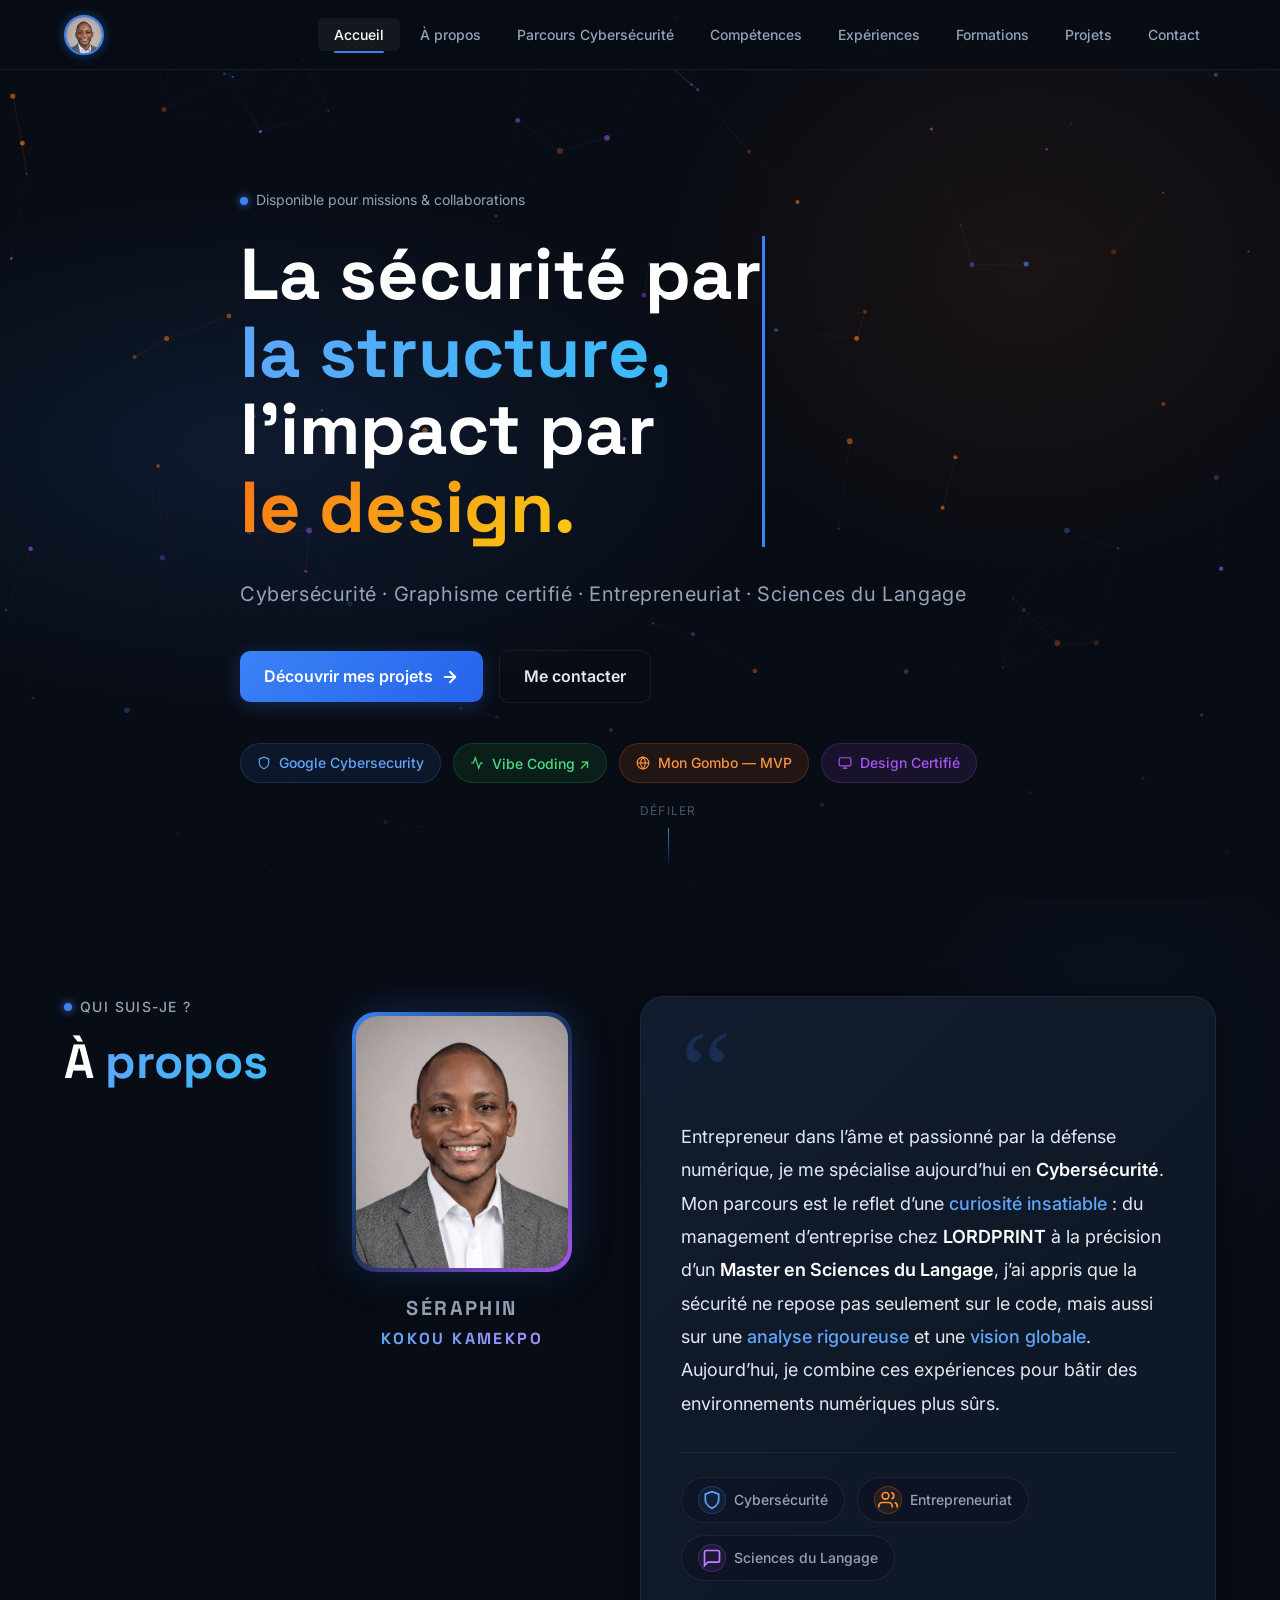
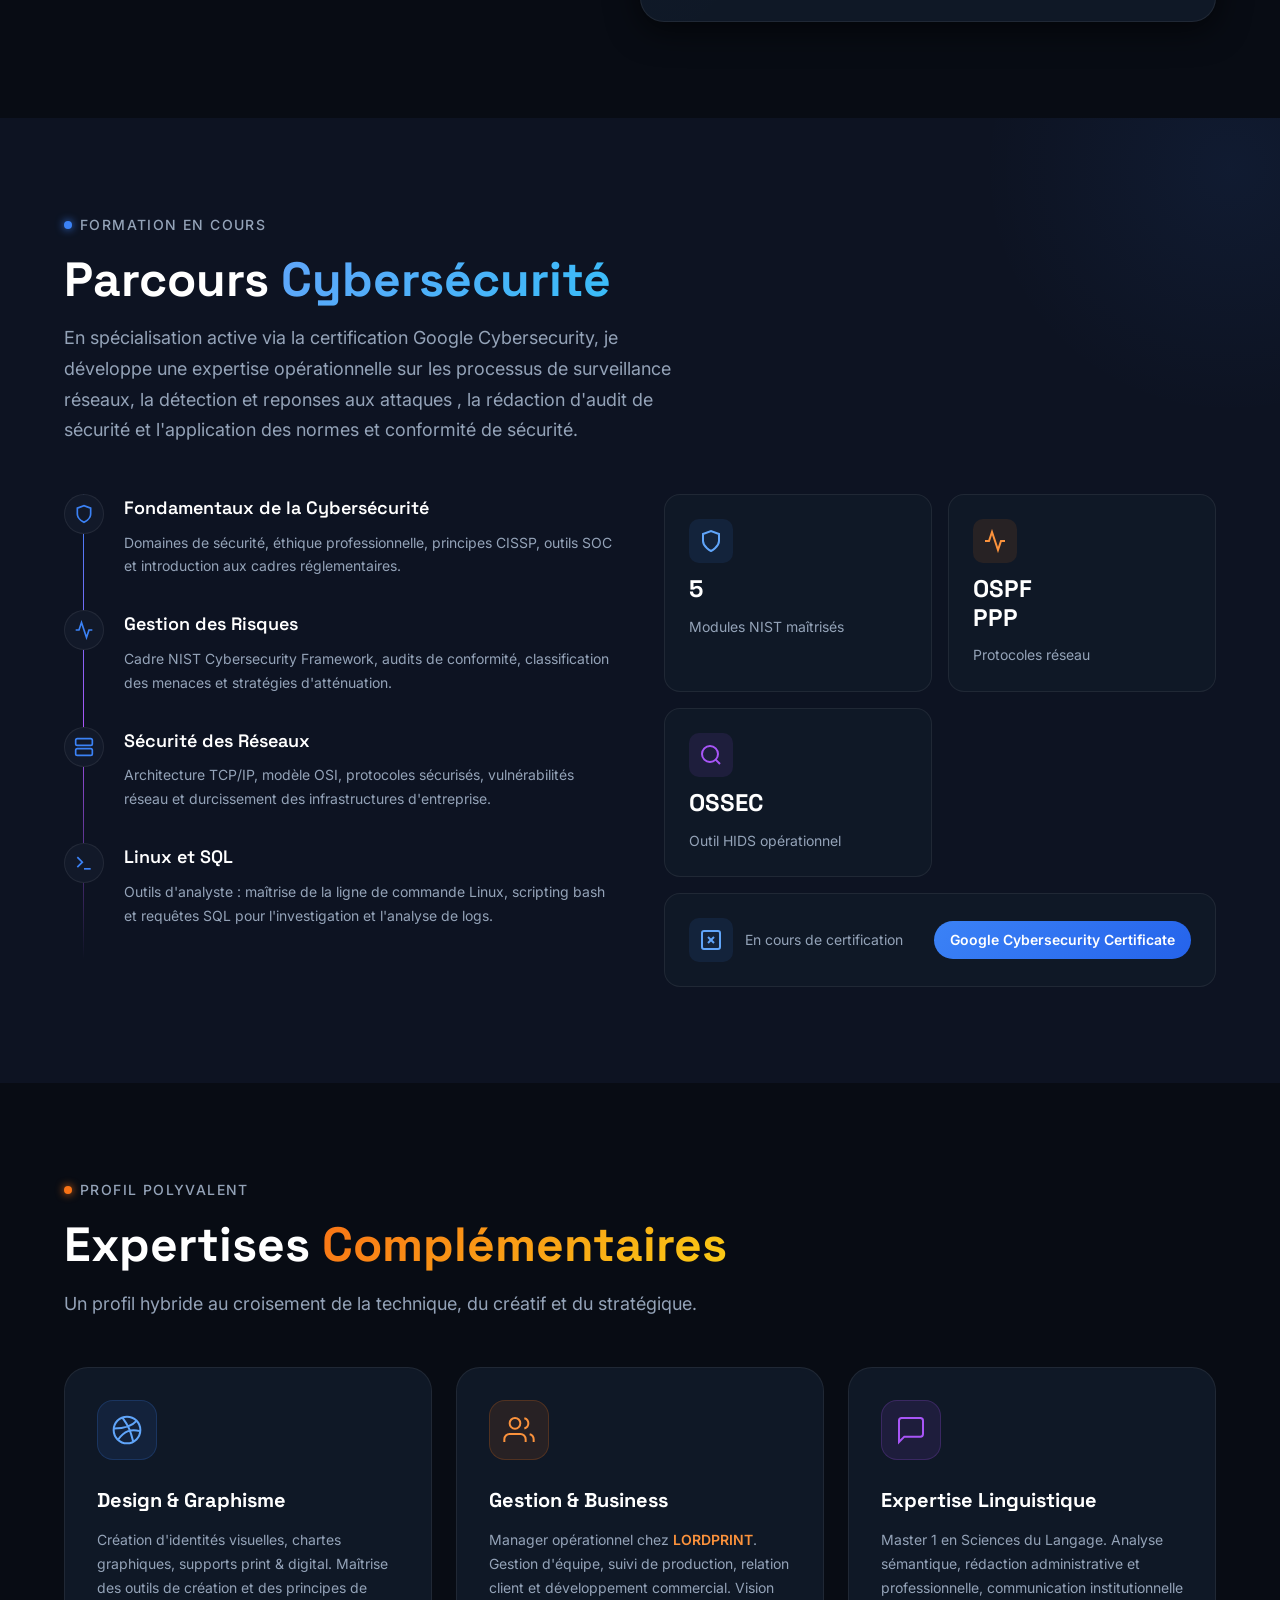
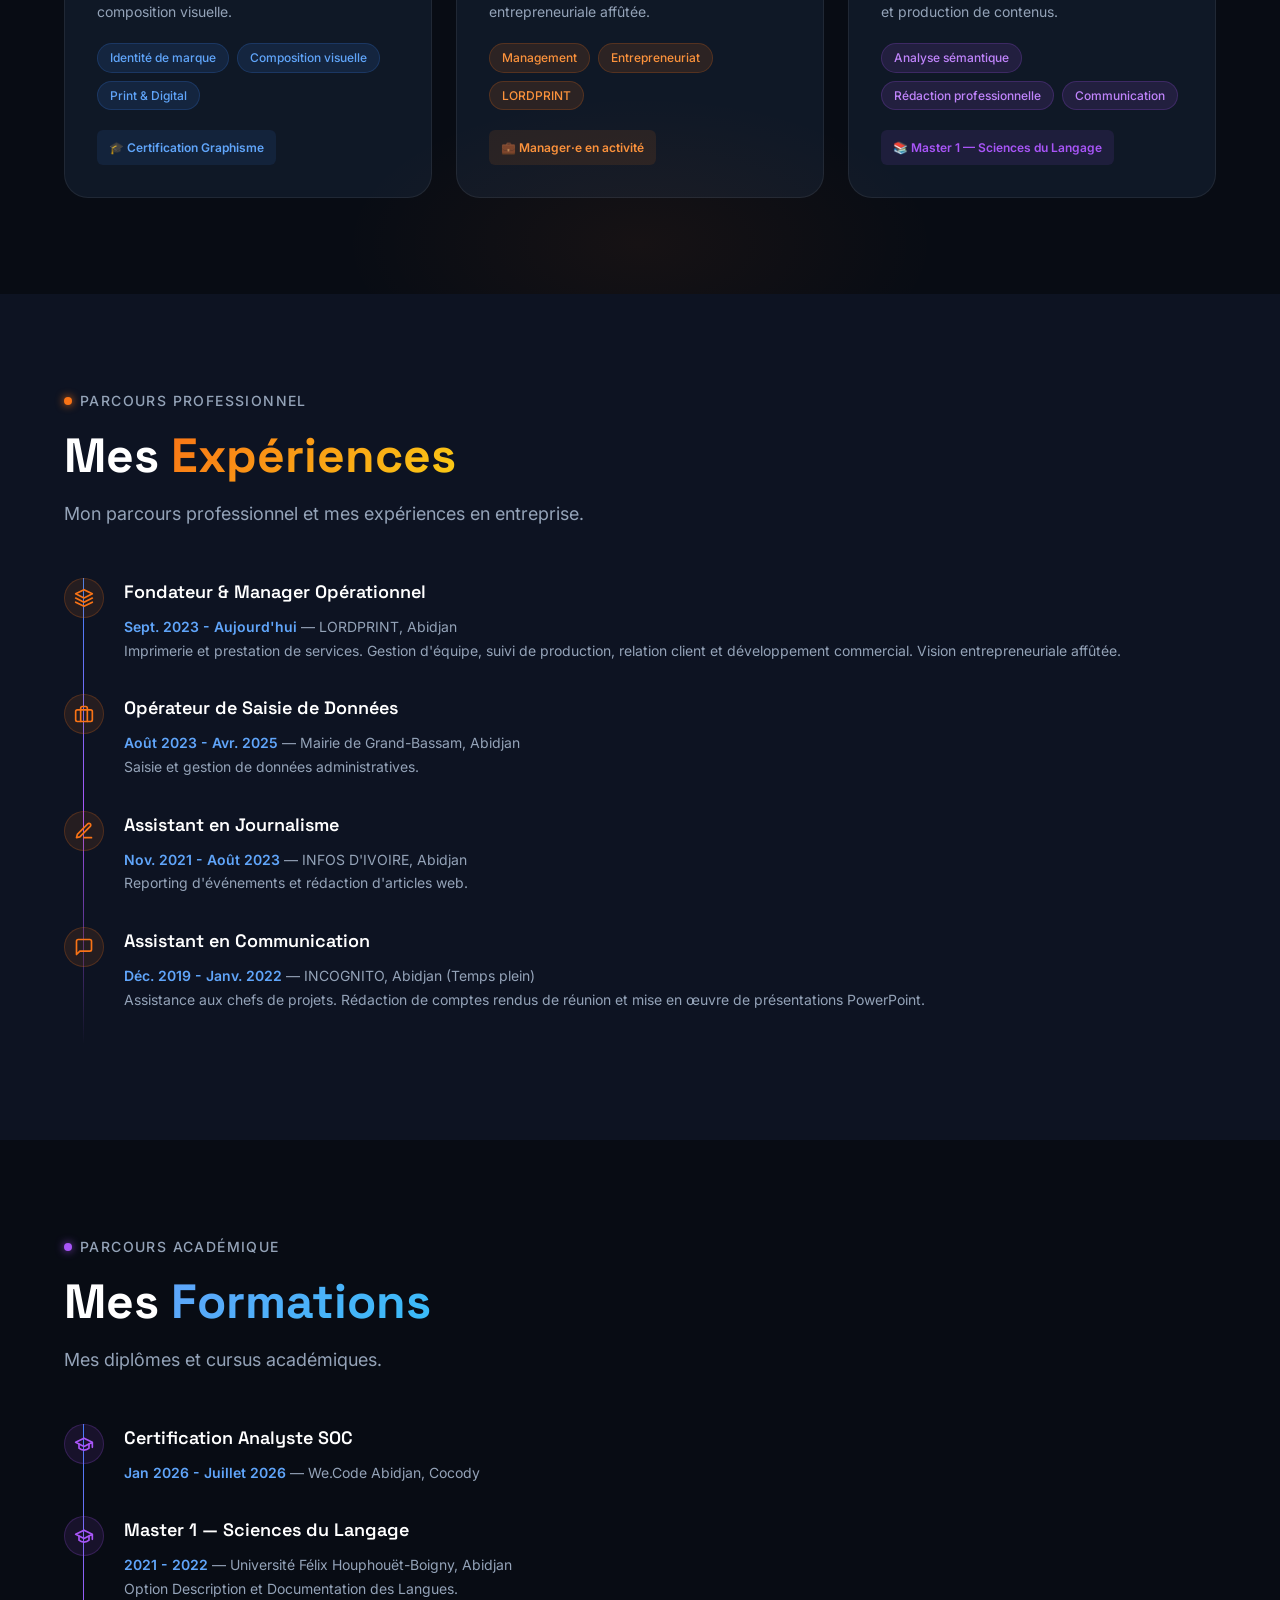
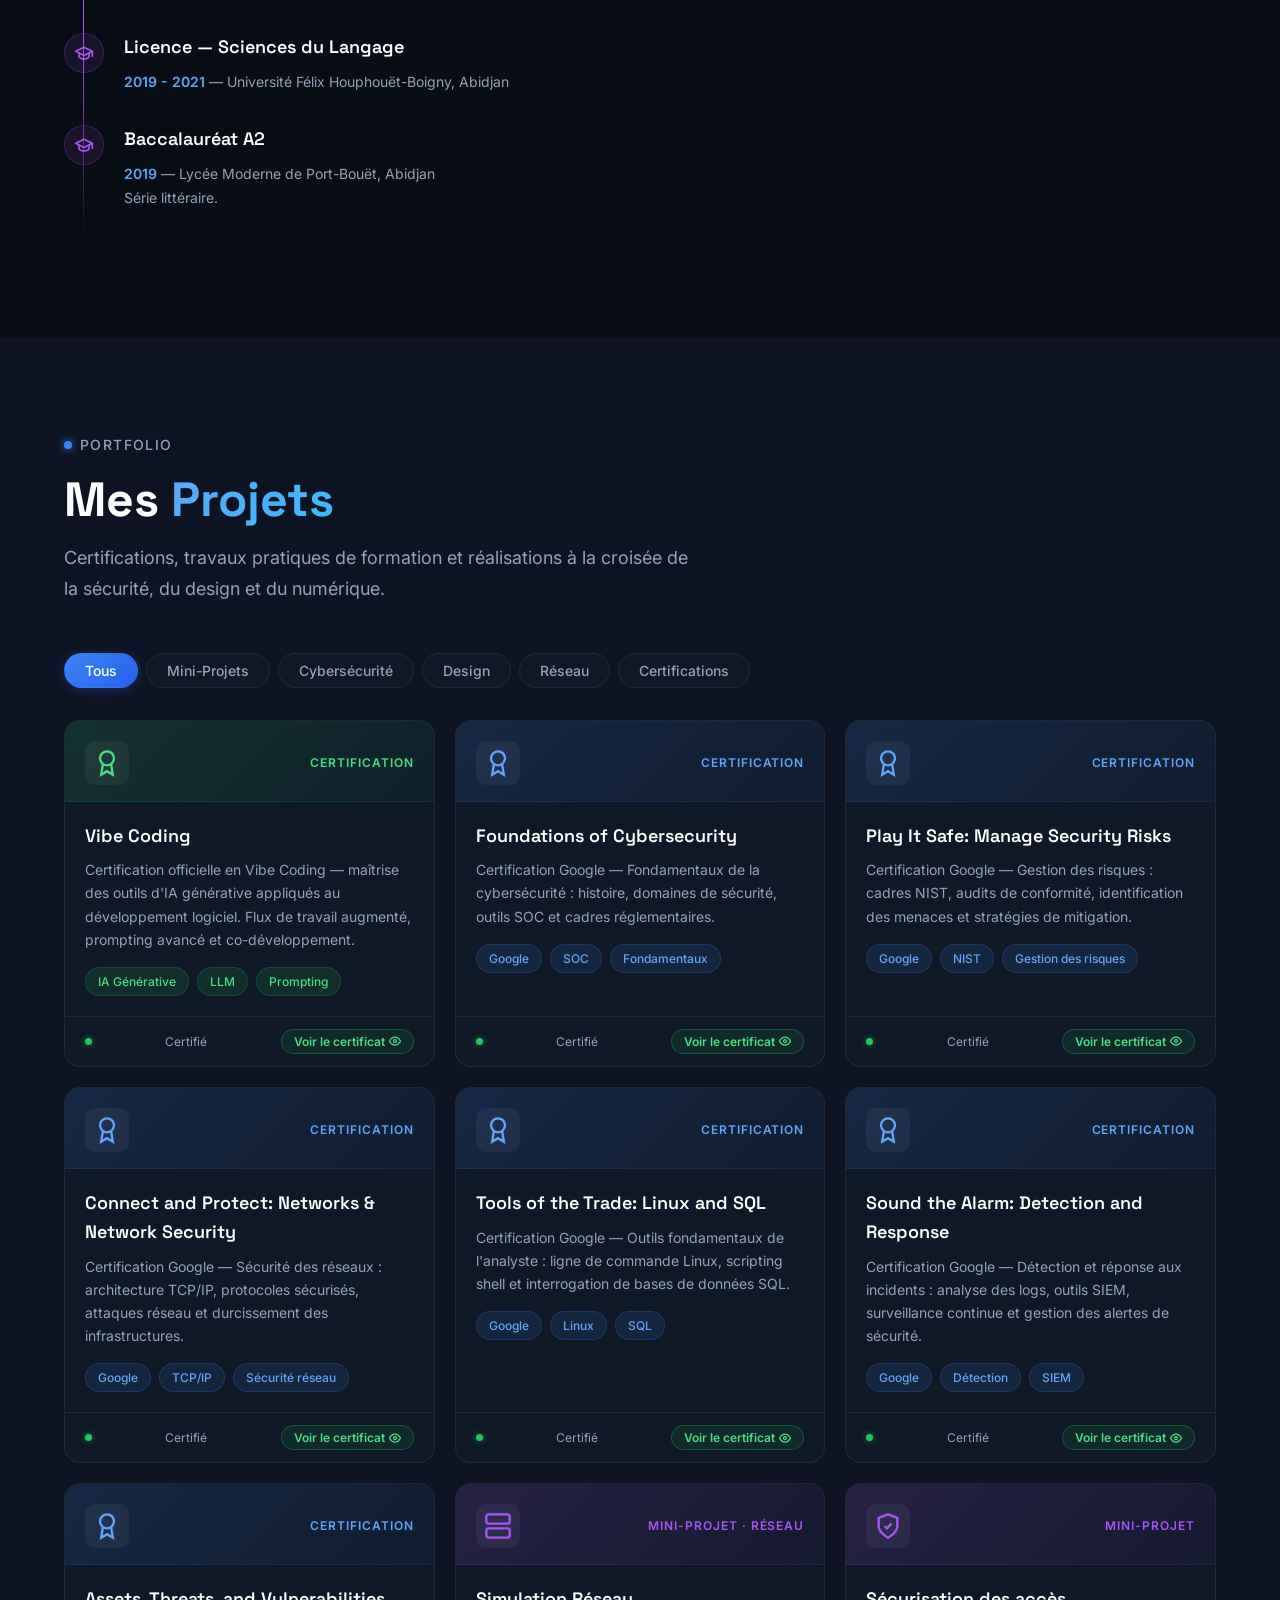
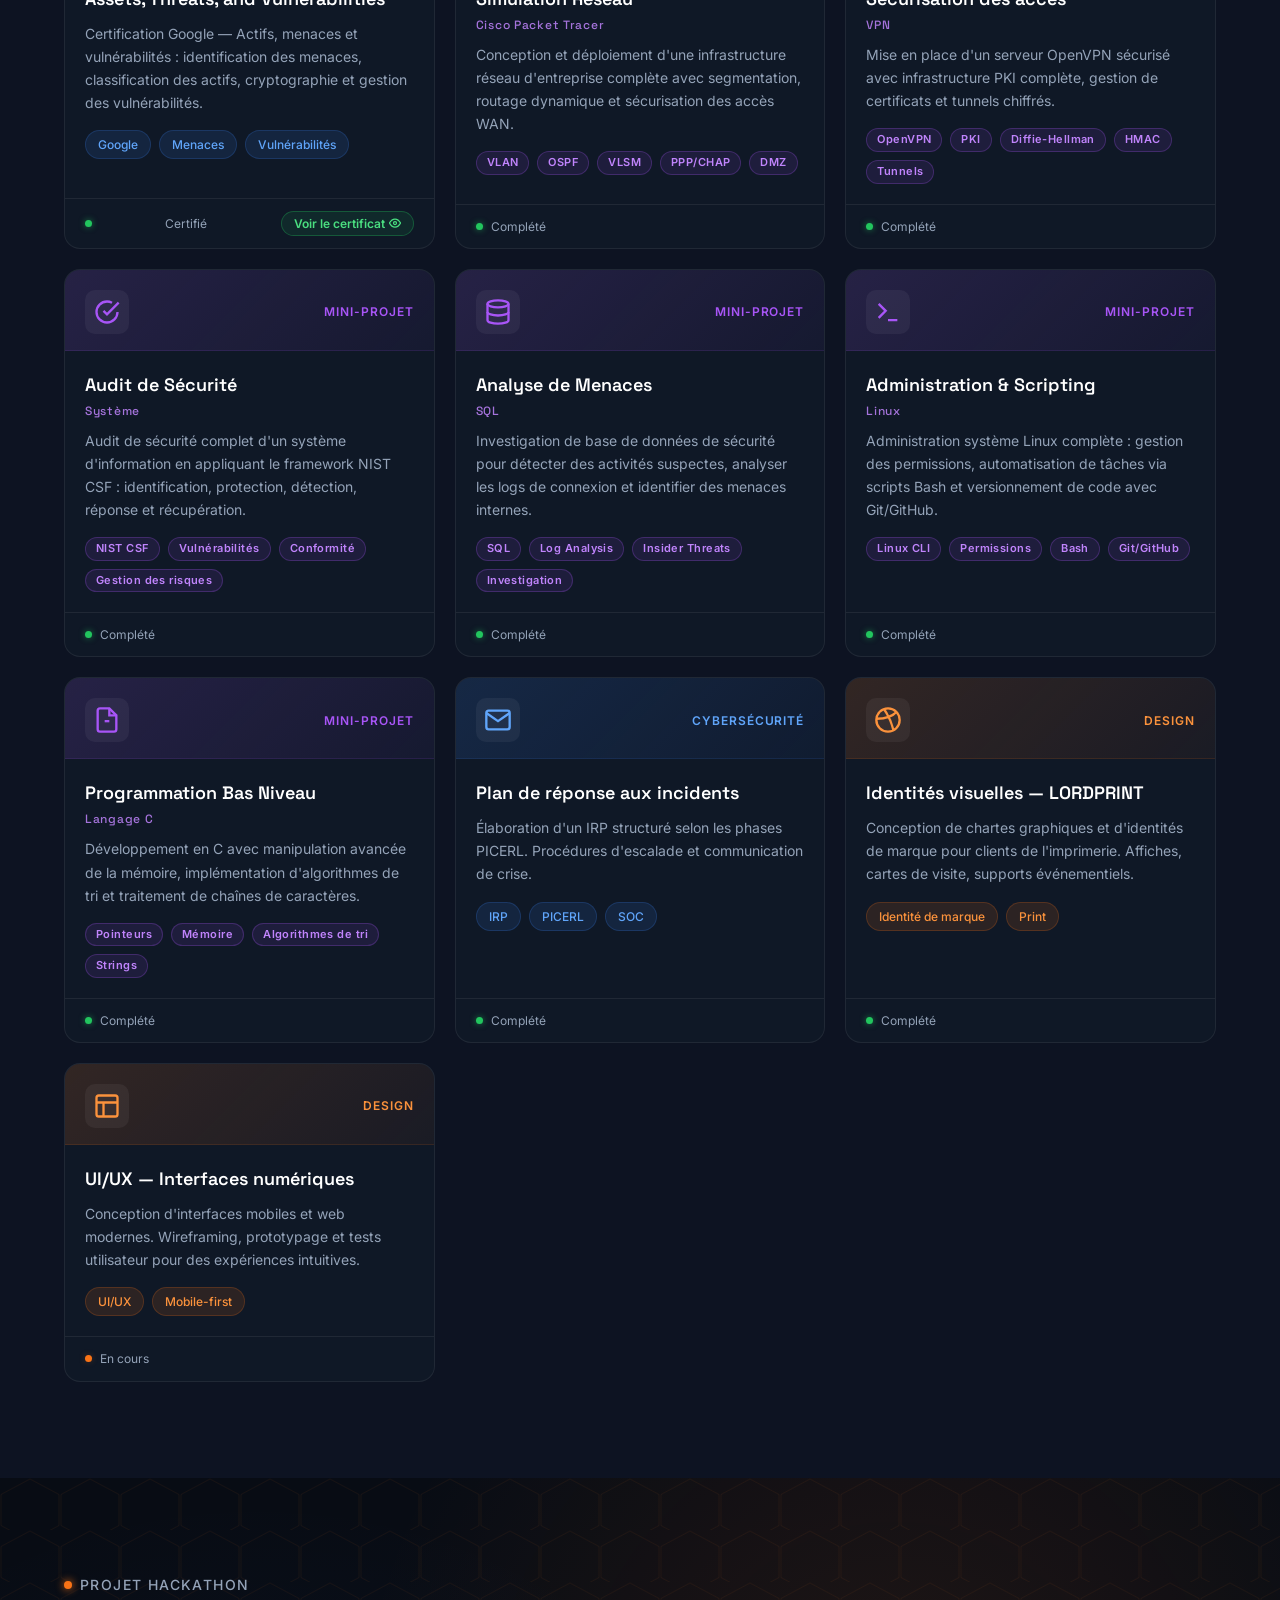
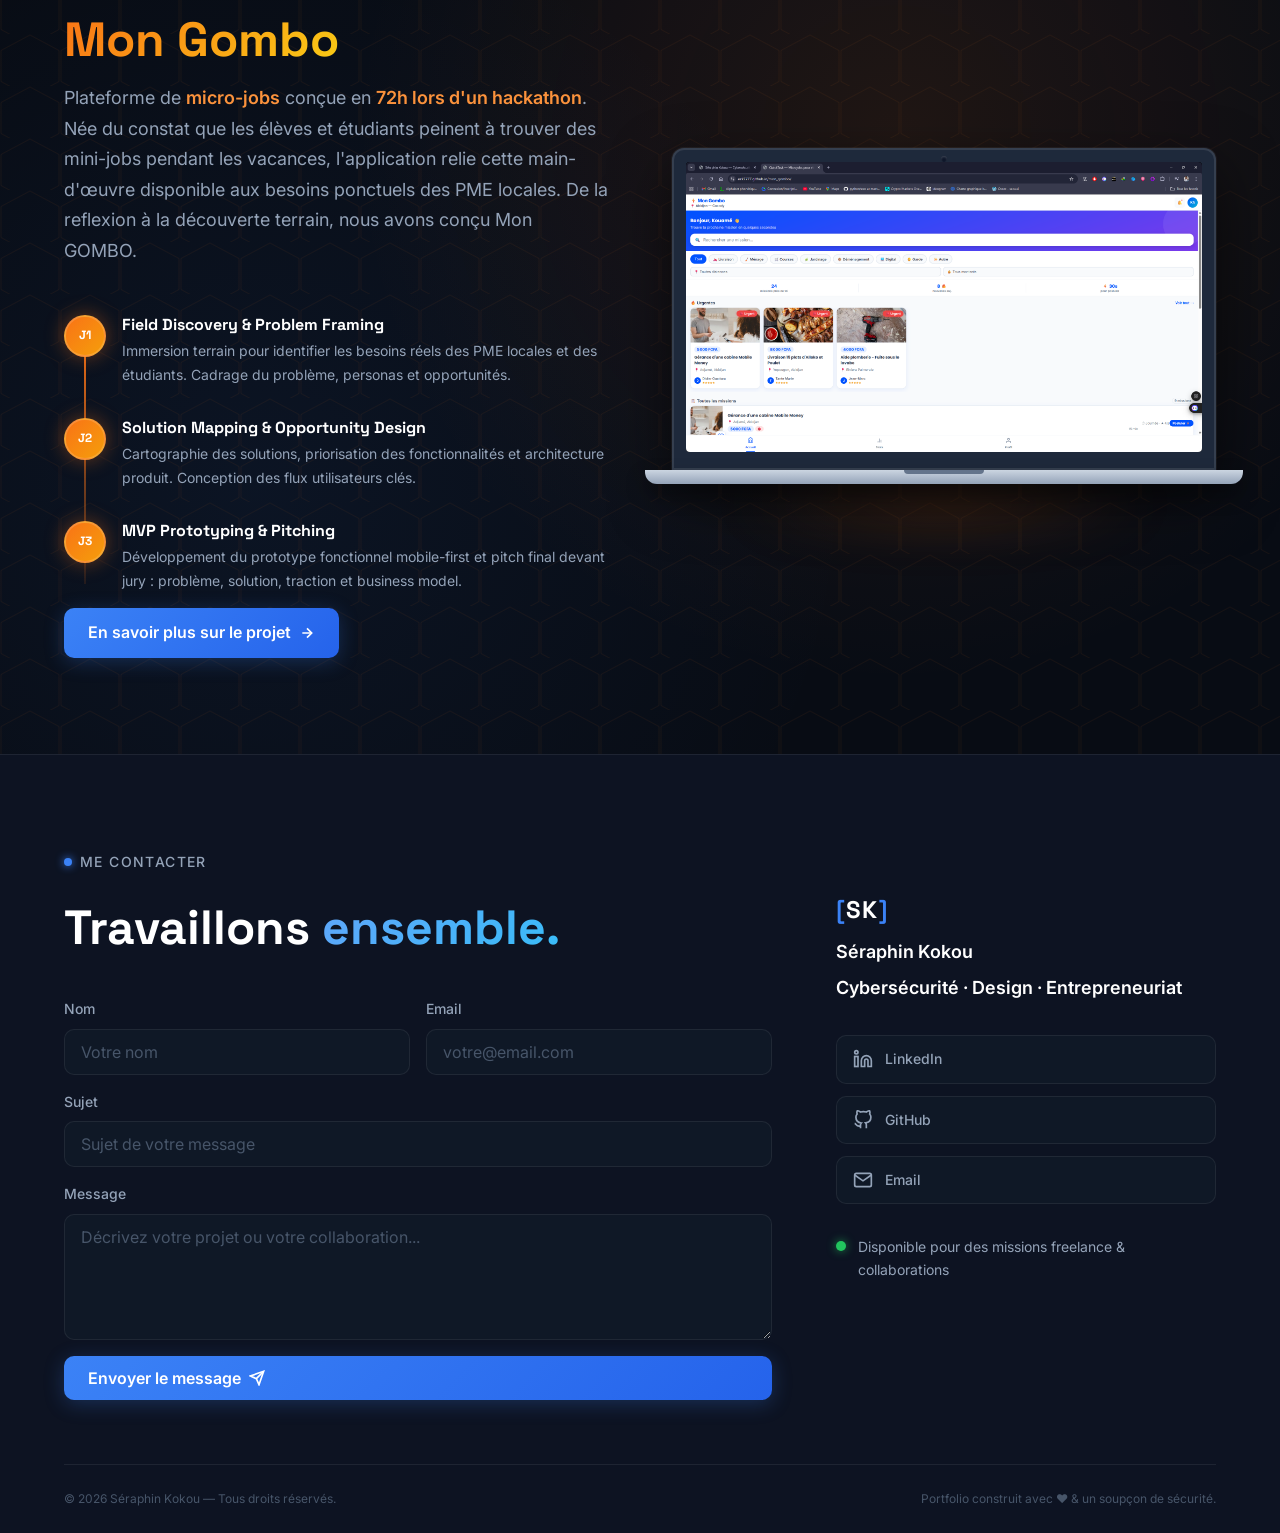
==== commit 11189a15: "feat: ajout de la section et des images Mon Gombo (mockup PC)" ====
--- a/index.html
+++ b/index.html
@@ -207,8 +207,9 @@
             <h2 class="section-title">Parcours <span class="gradient-text">Cybersécurité</span></h2>
             <p class="section-subtitle">
                 En spécialisation active via la certification Google Cybersecurity, je développe
-                une expertise opérationnelle sur les processus de sécurité, l'analyse des risques et la défense réseau.
-            </p>
+                une expertise opérationnelle sur les processus de surveillance réseaux, la détection et reponses aux
+                attaques
+                , la rédaction d'audit de sécurité et l'application des normes et conformité de sécurité.
 
             <div class="cyber__grid">
                 <!-- Timeline verticale -->
@@ -1031,8 +1032,11 @@
                         <span class="gradient-text--orange">Mon Gombo</span>
                     </h2>
                     <p class="gombo__lead">
-                        Plateforme de <strong>micro-jobs</strong> conçue en <strong>72h lors d'un hackathon</strong> —
-                        de la découverte terrain au pitch MVP, en passant par la conception de solution.
+                        Plateforme de <strong>micro-jobs</strong> conçue en <strong>72h lors d'un hackathon</strong>.
+                        Née du constat que les élèves et étudiants peinent à trouver des mini-jobs pendant les vacances,
+                        l'application relie
+                        cette main-d'œuvre disponible aux besoins ponctuels des PME locales.
+                        De la reflexion à la découverte terrain, nous avons conçu Mon GOMBO.
                     </p>
 
                     <!-- Timeline 3 jours -->
@@ -1075,45 +1079,22 @@
                     </div>
                 </div>
                 <div class="gombo__visual">
-                    <div class="phone-mockup">
-                        <div class="phone-mockup__frame">
-                            <div class="phone-mockup__screen">
-                                <div class="mock-header">
-                                    <div class="mock-logo">Mon Gombo</div>
-                                    <div class="mock-notif">🔔</div>
-                                </div>
-                                <div class="mock-hero-banner">
-                                    <p>Trouve ton<br /><strong>prochain Gombo</strong></p>
-                                </div>
-                                <div class="mock-cards">
-                                    <div class="mock-job-card">
-                                        <span class="mock-job-icon">💻</span>
-                                        <div>
-                                            <strong>Dev Web — PME</strong>
-                                            <p>15 000 FCFA · 3 jours</p>
-                                        </div>
-                                        <span class="mock-apply">→</span>
-                                    </div>
-                                    <div class="mock-job-card">
-                                        <span class="mock-job-icon">🎨</span>
-                                        <div>
-                                            <strong>Flyer événement</strong>
-                                            <p>8 000 FCFA · 1 jour</p>
-                                        </div>
-                                        <span class="mock-apply">→</span>
-                                    </div>
-                                    <div class="mock-job-card">
-                                        <span class="mock-job-icon">📦</span>
-                                        <div>
-                                            <strong>Gestion stocks</strong>
-                                            <p>12 000 FCFA · 2 jours</p>
-                                        </div>
-                                        <span class="mock-apply">→</span>
-                                    </div>
+                    <div class="desktop-mockup">
+                        <div class="desktop-mockup__frame">
+                            <div class="desktop-mockup__screen">
+                                <div class="gombo__image-gallery">
+                                    <img src="gombo_accueil.png" alt="Accueil Mon Gombo"
+                                        class="gombo-img gombo-img--active" />
+                                    <img src="gombo_dashboard.png" alt="Dashboard Mon Gombo" class="gombo-img" />
+                                    <img src="gombo_login.png" alt="Login Mon Gombo" class="gombo-img" />
+                                    <img src="gombo_auth.png" alt="Auth SMS Mon Gombo" class="gombo-img" />
                                 </div>
                             </div>
                         </div>
-                        <div class="phone-mockup__glow"></div>
+                        <div class="desktop-mockup__base">
+                            <div class="desktop-mockup__trackpad"></div>
+                        </div>
+                        <div class="desktop-mockup__glow"></div>
                     </div>
                 </div>
             </div>
--- a/style.css
+++ b/style.css
@@ -1363,140 +1363,113 @@
     color: var(--clr-text-muted);
 }
 
-/* Phone Mockup */
+/* Desktop Mockup */
 .gombo__visual {
     display: flex;
     justify-content: center;
     position: relative;
-}
-
-.phone-mockup {
-    position: relative;
-    width: 260px;
-}
-
-.phone-mockup__frame {
-    background: var(--clr-bg-3);
-    border: 2px solid rgba(249, 115, 22, 0.3);
-    border-radius: 36px;
-    padding: 10px;
-    box-shadow: 0 0 0 1px rgba(255, 255, 255, 0.05), 0 32px 80px rgba(0, 0, 0, 0.6);
-    animation: float 4s ease-in-out infinite;
-}
-
-@keyframes float {
-
-    0%,
-    100% {
-        transform: translateY(0);
-    }
-
-    50% {
-        transform: translateY(-12px);
-    }
-}
-
-.phone-mockup__screen {
-    background: #0a1020;
-    border-radius: 28px;
-    overflow: hidden;
-    border: 1px solid var(--clr-border);
-}
-
-.mock-header {
-    display: flex;
-    justify-content: space-between;
-    align-items: center;
-    padding: var(--space-3) var(--space-4);
-    background: rgba(249, 115, 22, 0.08);
-    border-bottom: 1px solid rgba(249, 115, 22, 0.15);
-}
-
-.mock-logo {
-    font-family: var(--ff-display);
-    font-size: var(--fs-sm);
-    font-weight: 700;
-    background: linear-gradient(135deg, var(--clr-orange), #facc15);
-    -webkit-background-clip: text;
-    -webkit-text-fill-color: transparent;
-    background-clip: text;
-}
-
-.mock-notif {
-    font-size: var(--fs-sm);
-}
-
-.mock-hero-banner {
-    padding: var(--space-4);
-    background: linear-gradient(135deg, rgba(249, 115, 22, 0.15), rgba(251, 146, 60, 0.05));
-    border-bottom: 1px solid rgba(249, 115, 22, 0.1);
-}
-
-.mock-hero-banner p {
-    font-size: var(--fs-sm);
-    color: var(--clr-text-muted);
-    line-height: 1.4;
-}
-
-.mock-hero-banner strong {
-    color: var(--clr-orange-light);
-}
-
-.mock-cards {
-    padding: var(--space-3);
-    display: flex;
-    flex-direction: column;
-    gap: var(--space-2);
-}
-
-.mock-job-card {
-    display: flex;
-    align-items: center;
-    gap: var(--space-2);
-    padding: var(--space-2) var(--space-3);
-    background: var(--clr-surface);
-    border: 1px solid var(--clr-border);
-    border-radius: var(--radius-md);
-    transition: border-color var(--transition-fast);
-}
-
-.mock-job-card:hover {
-    border-color: rgba(249, 115, 22, 0.4);
-}
-
-.mock-job-icon {
-    font-size: var(--fs-lg);
-    flex-shrink: 0;
-}
-
-.mock-job-card>div strong {
-    display: block;
-    font-size: 11px;
-    color: #fff;
-}
-
-.mock-job-card>div p {
-    font-size: 10px;
-    color: var(--clr-text-muted);
-}
-
-.mock-apply {
-    margin-left: auto;
-    color: var(--clr-orange);
-    font-size: var(--fs-sm);
-    font-weight: 700;
-}
-
-.phone-mockup__glow {
+    width: 100%;
+}
+
+.desktop-mockup {
+    position: relative;
+    width: 100%;
+    max-width: 640px;
+    margin: 0 auto;
+    animation: float 5s ease-in-out infinite;
+}
+
+.desktop-mockup__frame {
+    background: #1e293b;
+    border: 2px solid rgba(255, 255, 255, 0.1);
+    border-radius: 12px 12px 0 0;
+    padding: 12px 12px 16px 12px;
+    box-shadow: 0 0 0 1px rgba(255, 255, 255, 0.05), 0 24px 60px rgba(0, 0, 0, 0.6);
+    position: relative;
+    z-index: 2;
+}
+
+/* Webcam dot */
+.desktop-mockup__frame::before {
+    content: '';
     position: absolute;
-    bottom: -40px;
+    top: 6px;
     left: 50%;
     transform: translateX(-50%);
-    width: 200px;
+    width: 6px;
+    height: 6px;
+    background: #0f172a;
+    border-radius: 50%;
+    box-shadow: inset 0 1px 2px rgba(255, 255, 255, 0.2);
+}
+
+.desktop-mockup__screen {
+    background: #000;
+    border-radius: 4px;
+    overflow: hidden;
+    position: relative;
+    width: 100%;
+    aspect-ratio: 16 / 9;
+}
+
+.gombo__image-gallery {
+    width: 100%;
+    height: 100%;
+    position: relative;
+    background: #000;
+}
+
+.gombo-img {
+    width: 100%;
+    height: 100%;
+    object-fit: cover;
+    object-position: top;
+    position: absolute;
+    top: 0;
+    left: 0;
+    opacity: 0;
+    transition: opacity 1s ease-in-out;
+}
+
+.gombo-img--active {
+    opacity: 1;
+}
+
+/* Base du PC portable */
+.desktop-mockup__base {
+    position: relative;
+    width: 110%;
+    left: -5%;
+    height: 14px;
+    background: linear-gradient(to bottom, #cbd5e1, #94a3b8);
+    border-radius: 0 0 12px 12px;
+    z-index: 3;
+    box-shadow: 0 10px 20px rgba(0, 0, 0, 0.4);
+    display: flex;
+    justify-content: center;
+}
+
+/* Encoche pour ouvrir */
+.desktop-mockup__base::before {
+    content: '';
+    position: absolute;
+    top: 0;
+    width: 80px;
+    height: 4px;
+    background: #64748b;
+    border-radius: 0 0 4px 4px;
+}
+
+.desktop-mockup__glow {
+    position: absolute;
+    bottom: -50px;
+    left: 50%;
+    transform: translateX(-50%);
+    width: 80%;
     height: 60px;
-    background: radial-gradient(ellipse, rgba(249, 115, 22, 0.3), transparent 70%);
-    filter: blur(20px);
-    z-index: -1;
+    background: radial-gradient(ellipse, rgba(249, 115, 22, 0.25), transparent 70%);
+    filter: blur(25px);
+    z-index: 1;
 }
 
 /* ============================================================
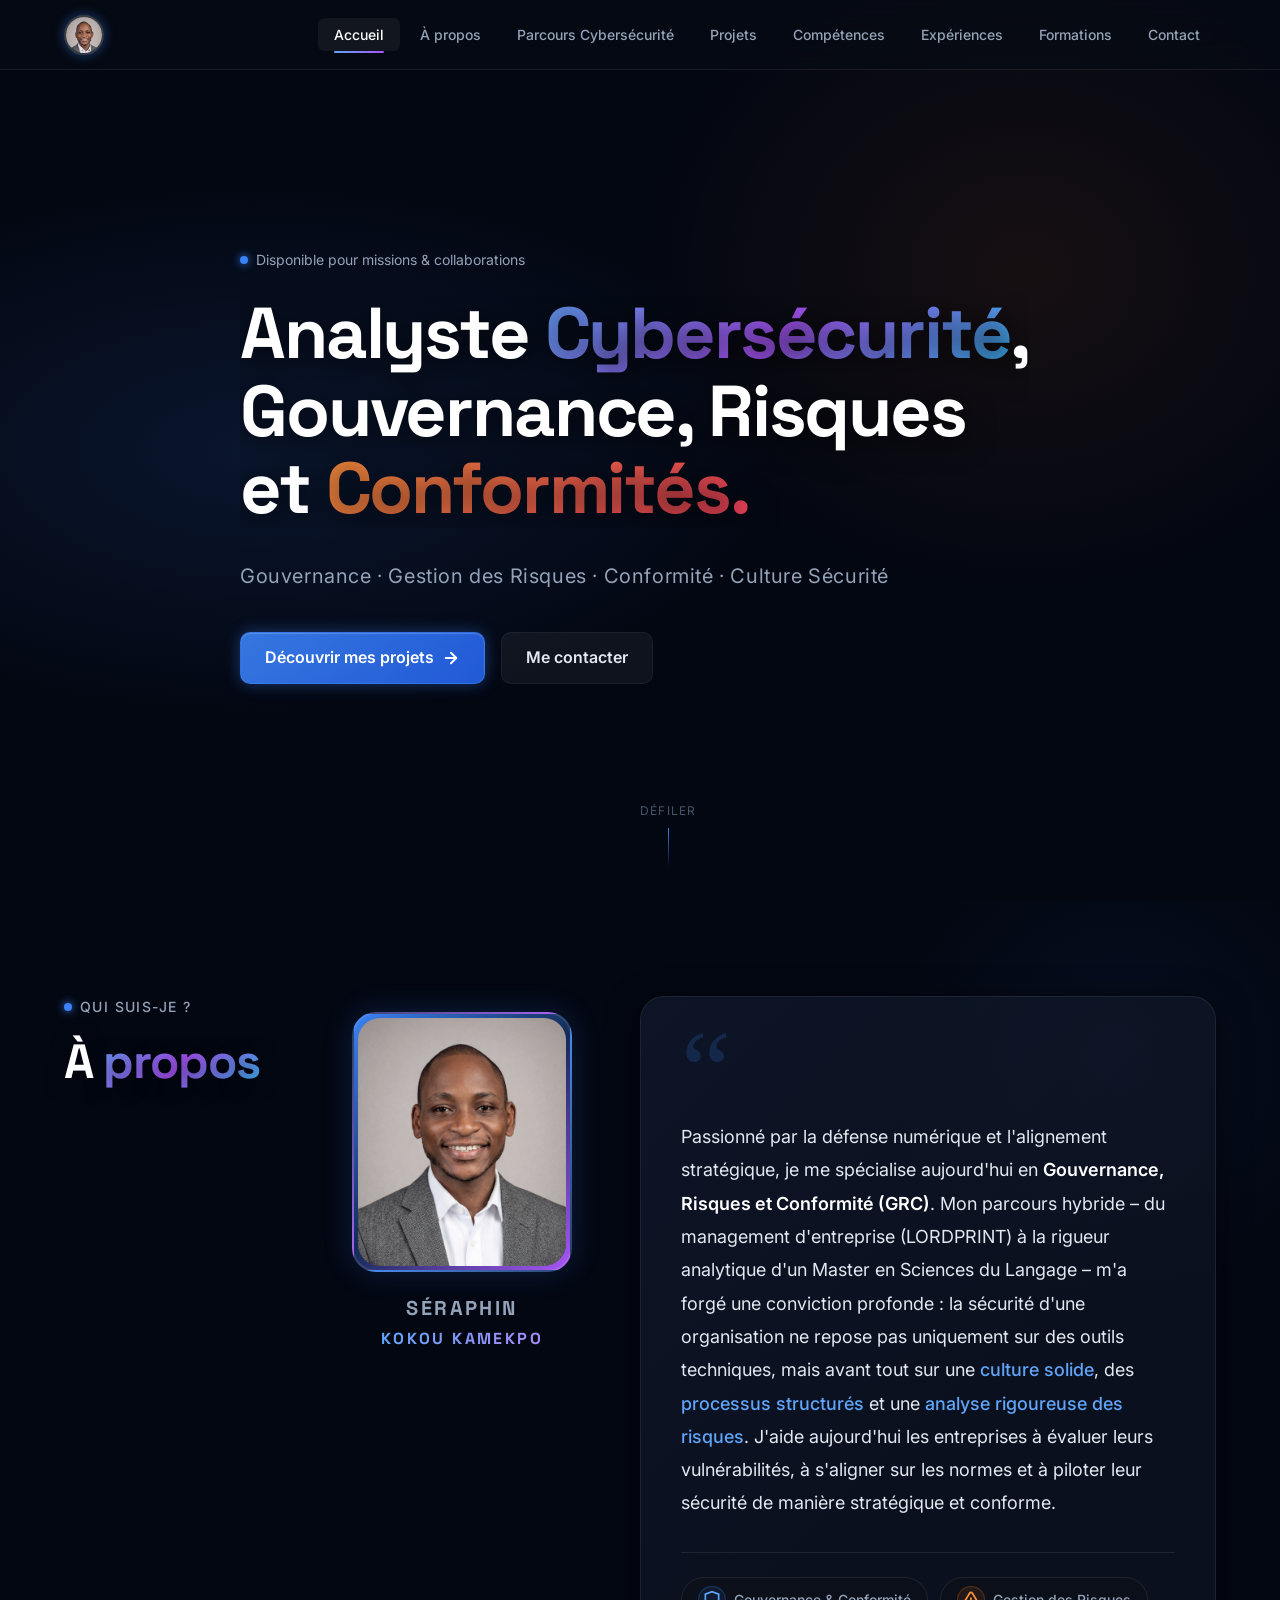
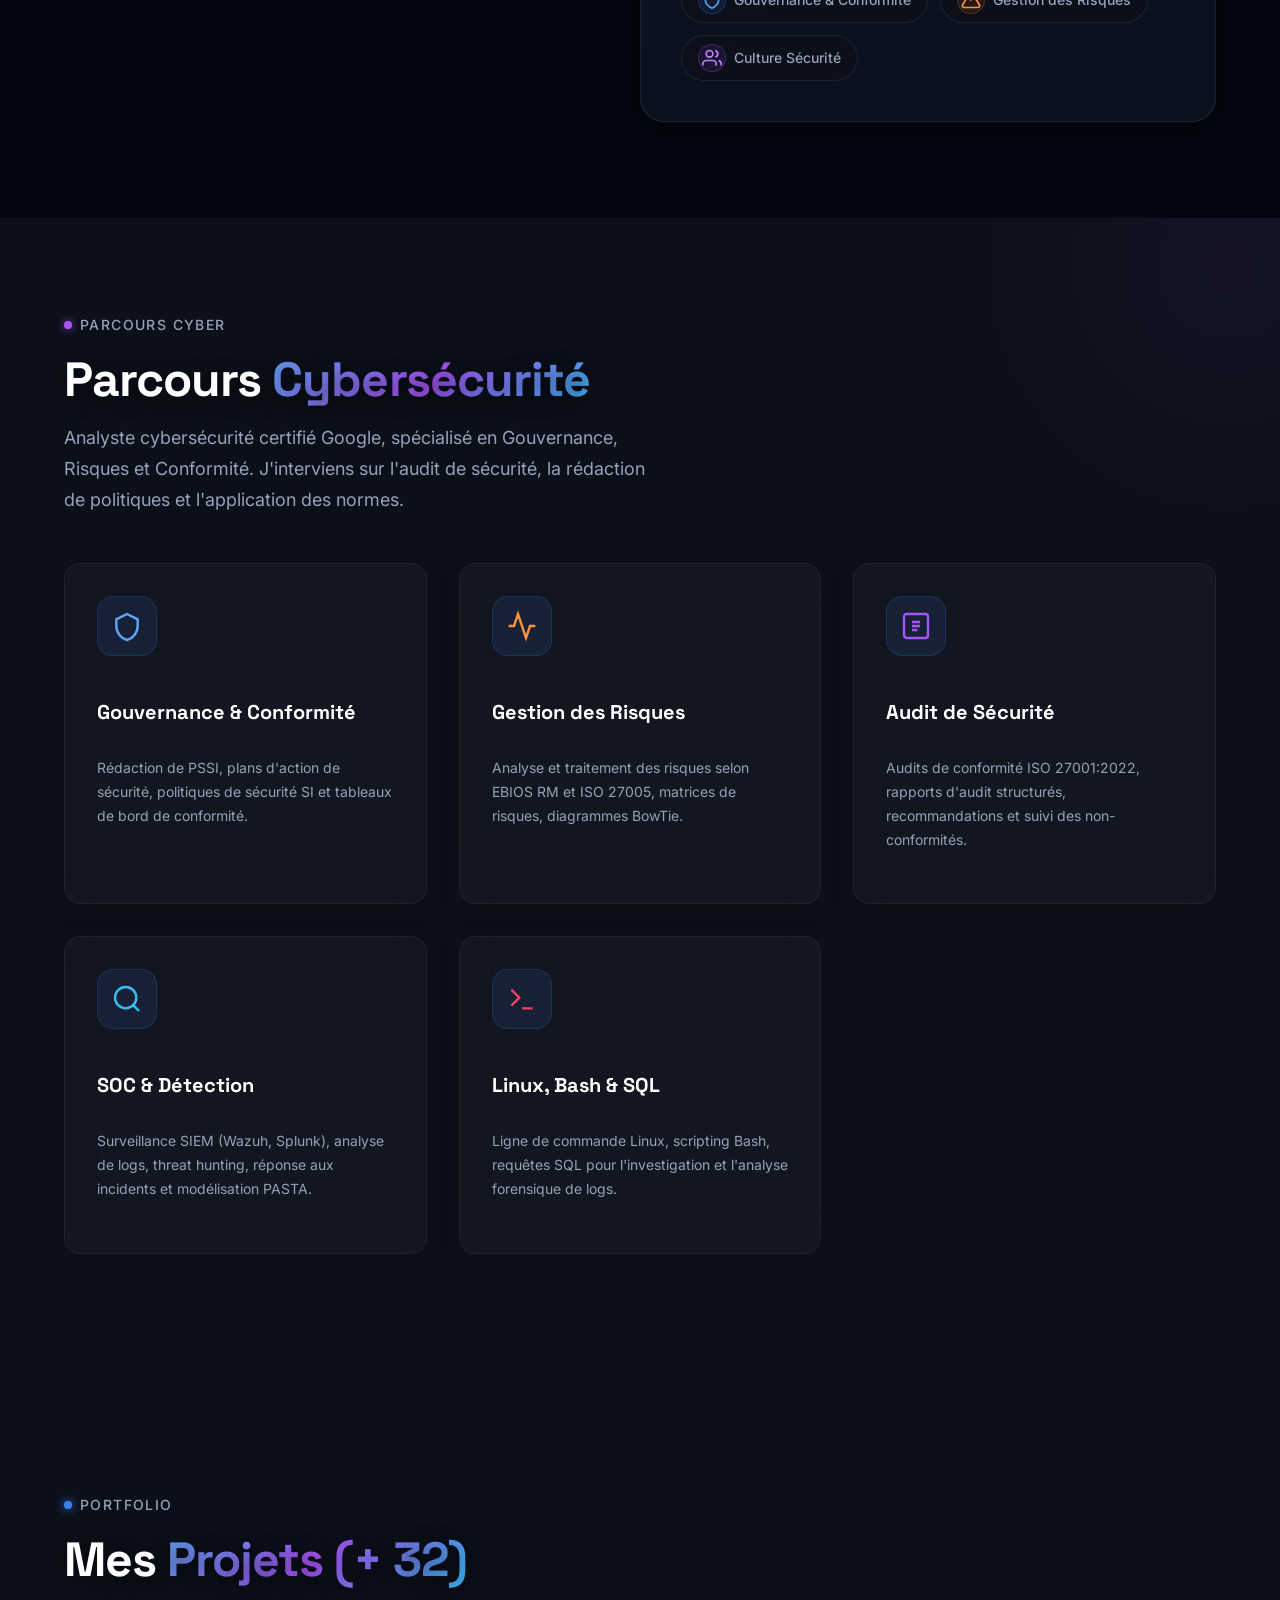
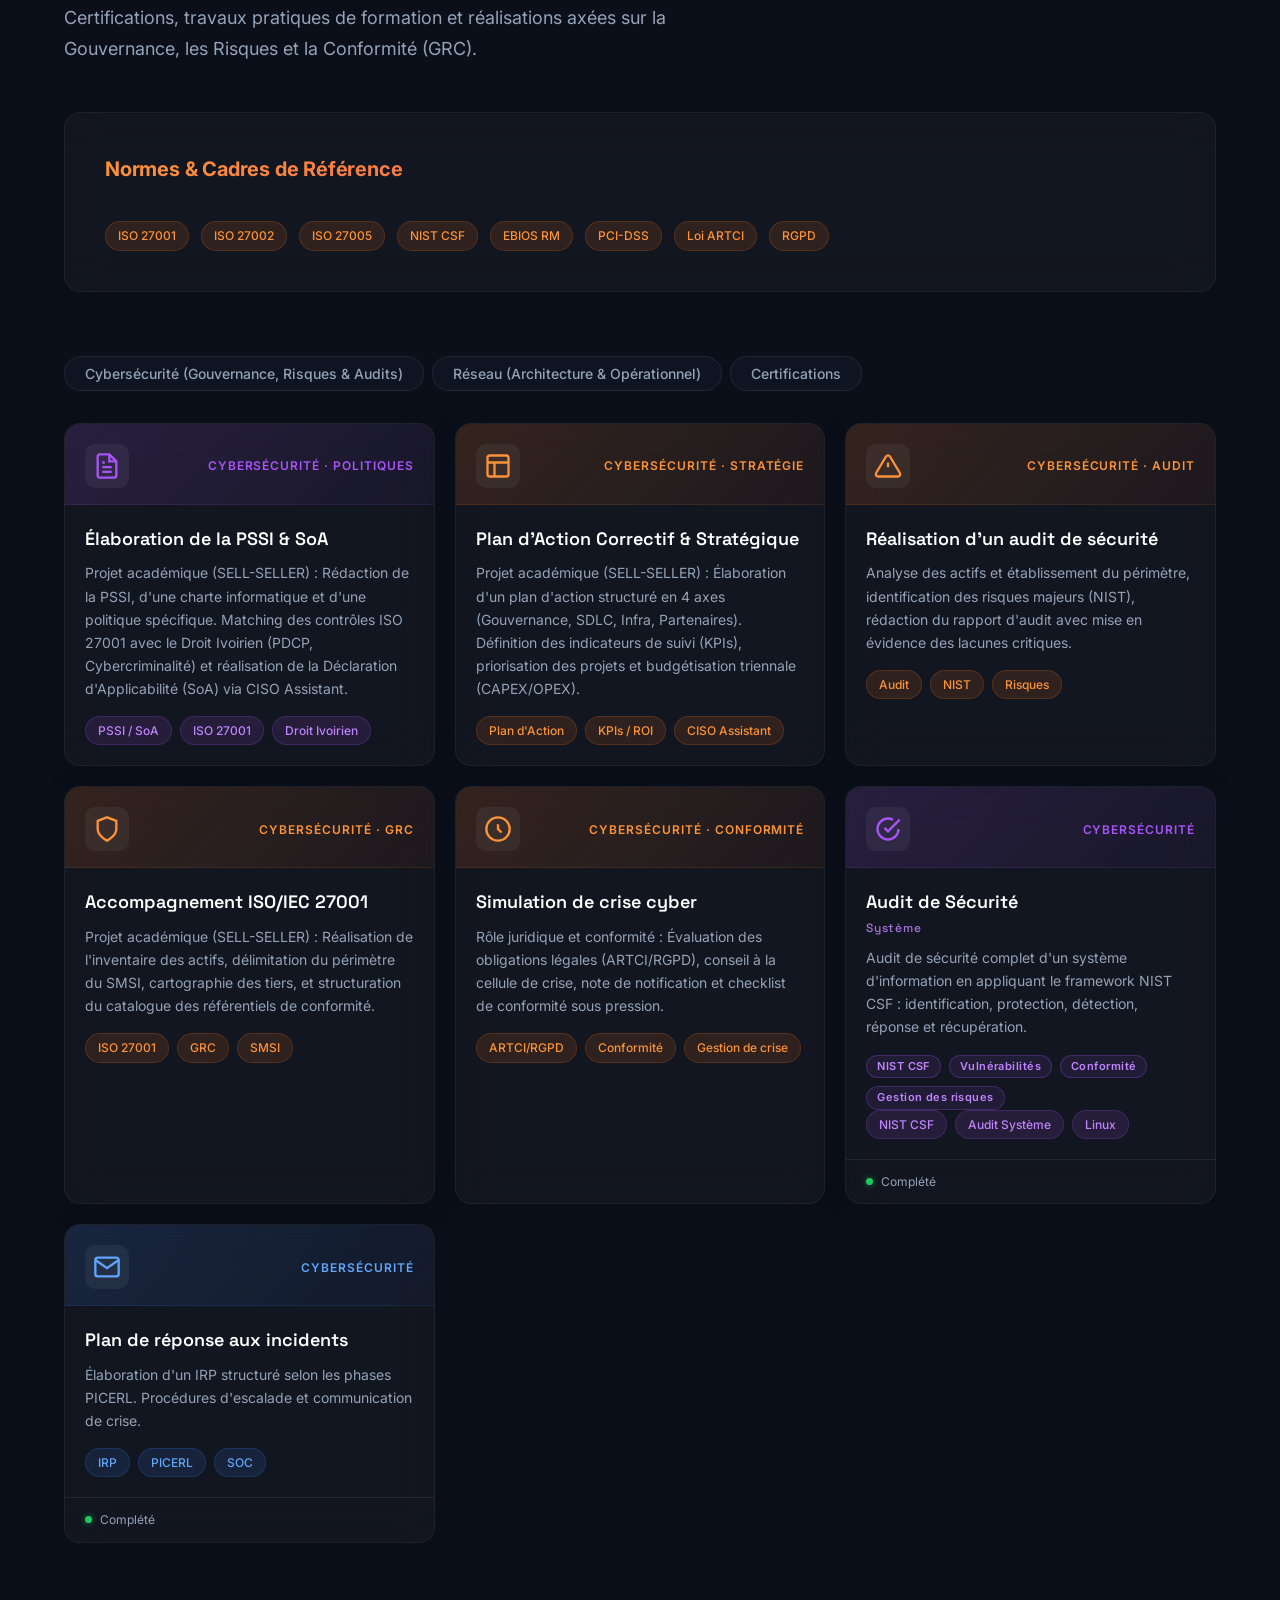
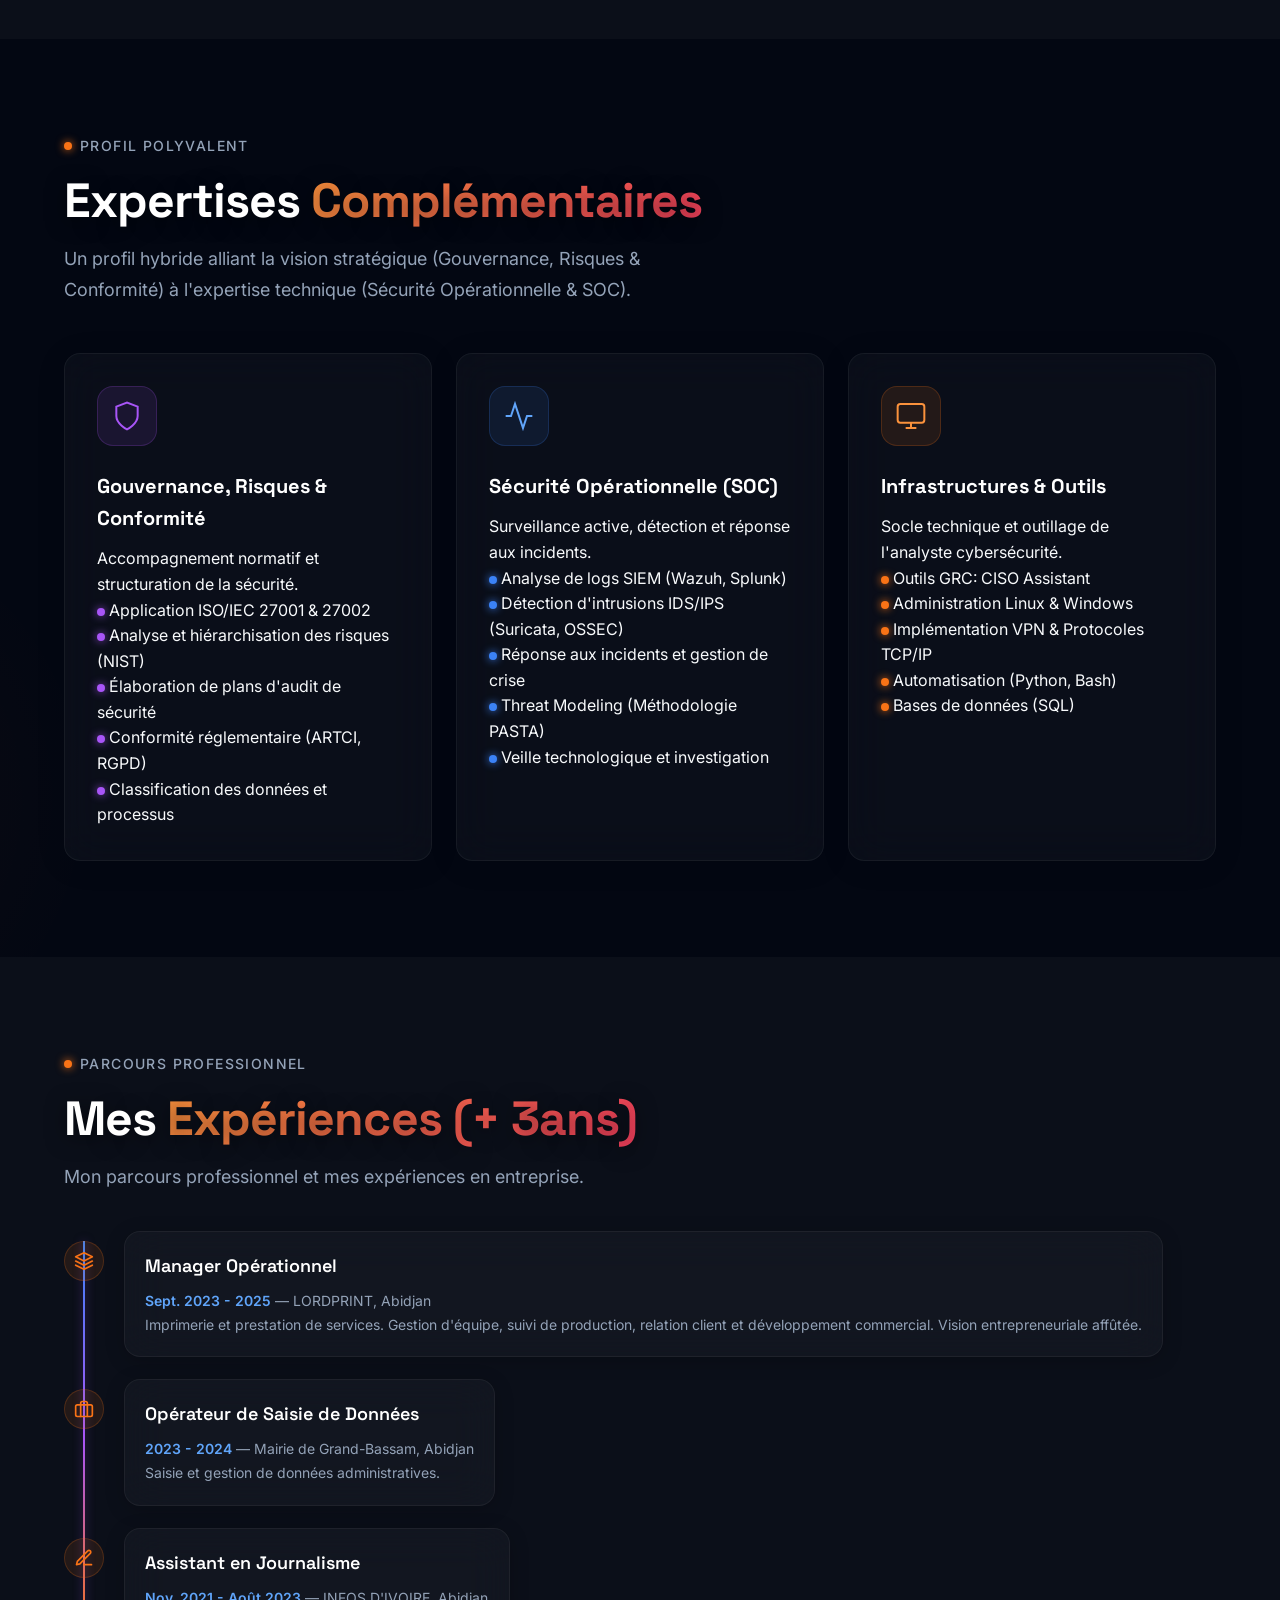
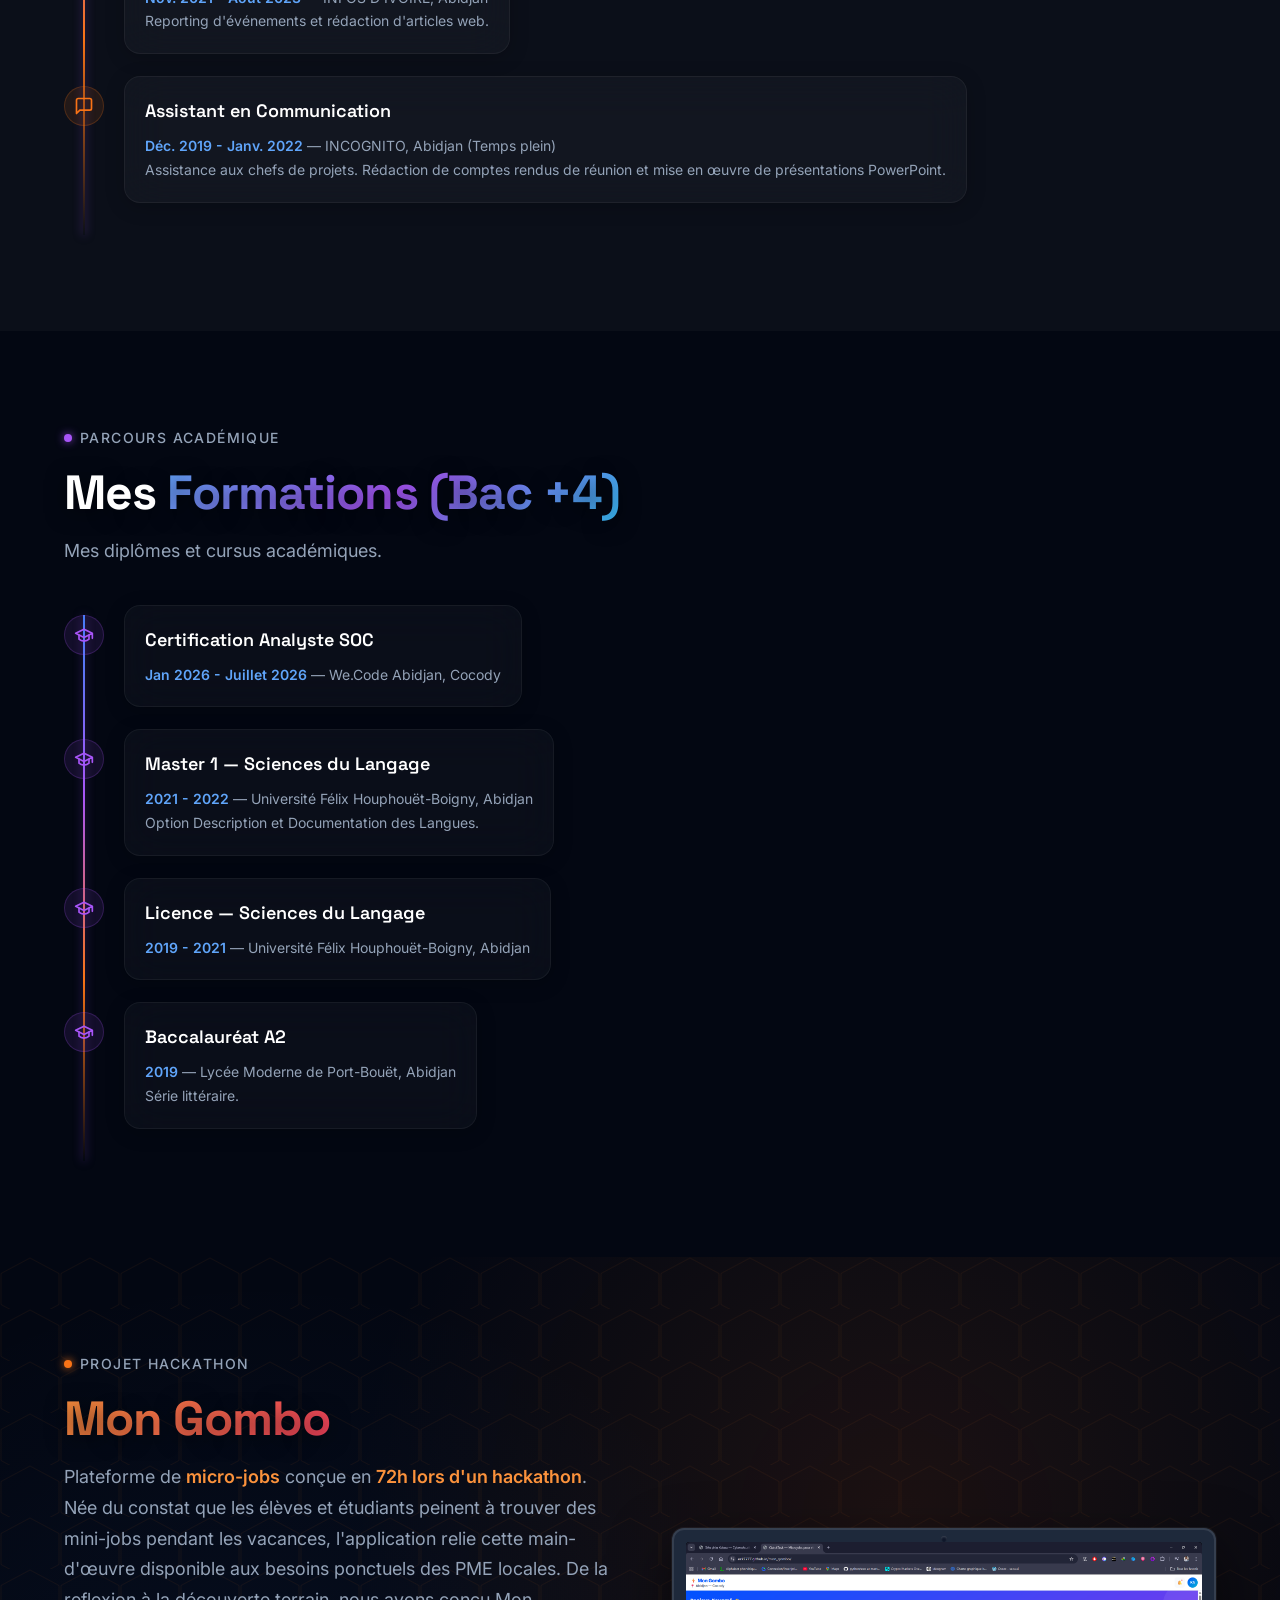
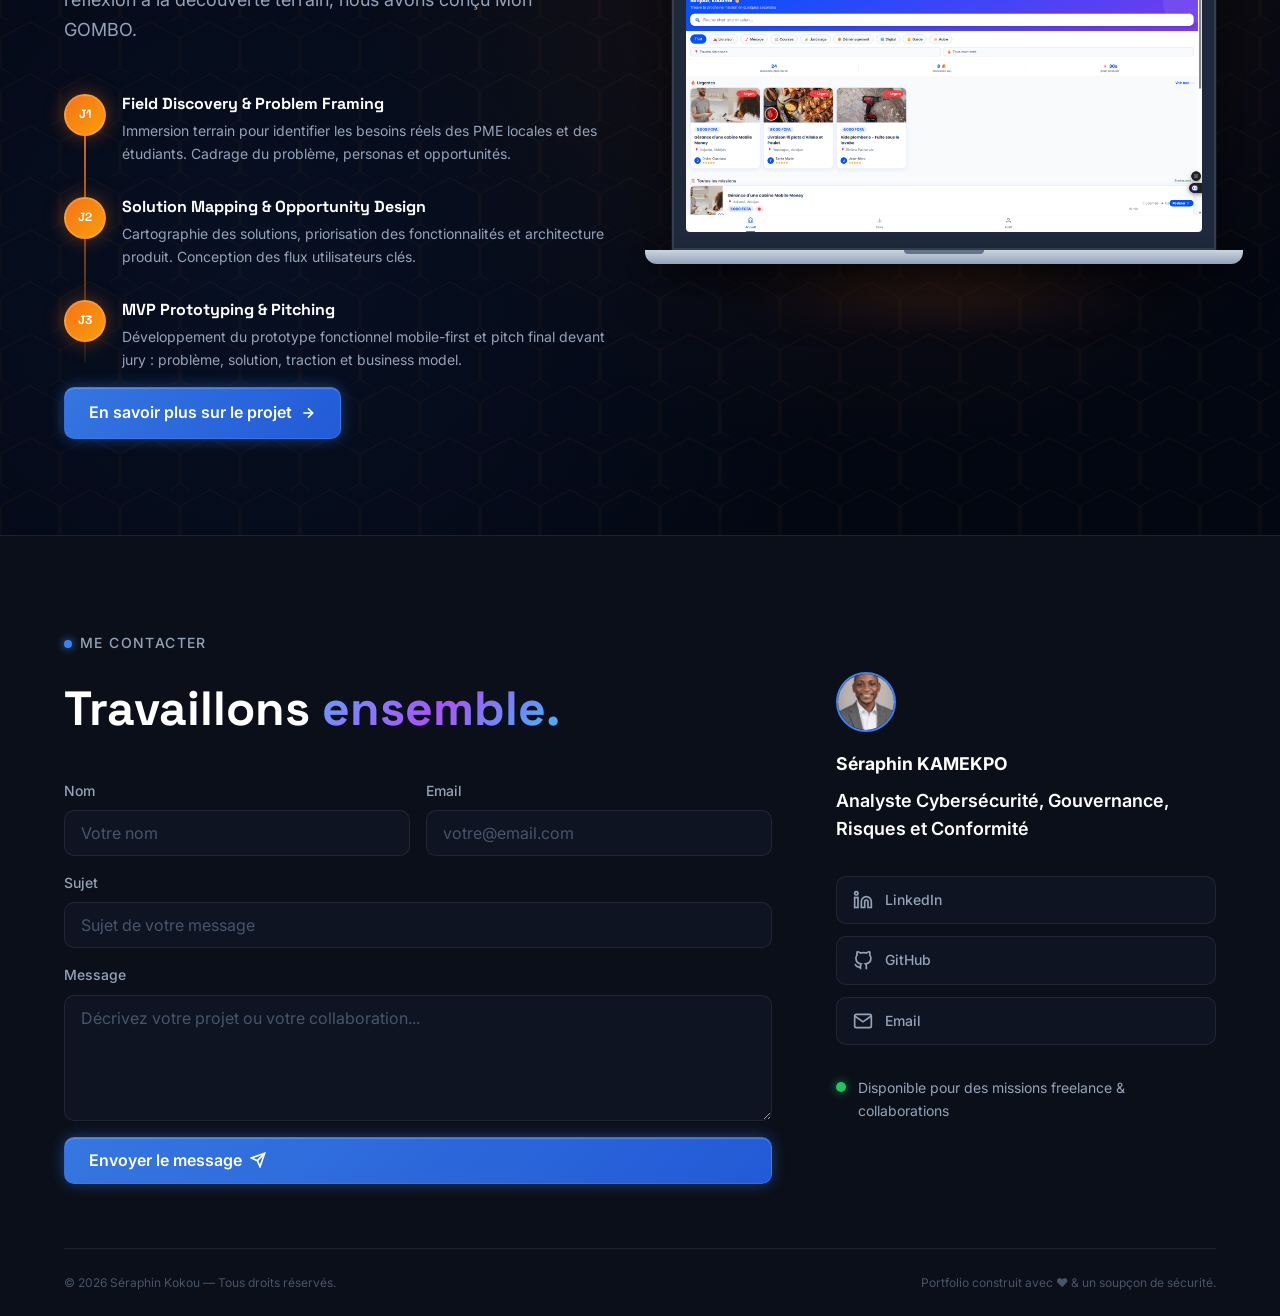
==== commit 22dbbba1: "Refonte complète du portfolio : Spécialisation GRC & Cybersécurité, restructuration des projets et i" ====
--- a/index.html
+++ b/index.html
@@ -1,1242 +1,1103 @@
-﻿<!DOCTYPE html>
+<!DOCTYPE html>
+
 <html lang="fr">
-
 <head>
-    <meta charset="UTF-8" />
-    <meta name="viewport" content="width=device-width, initial-scale=1.0" />
-    <title>Séraphin Kokou — Cybersécurité & Design</title>
-    <meta name="description"
-        content="Portfolio professionnel de Séraphin Kokou : Cybersécurité, Design Graphique, Entrepreneuriat et Sciences du Langage." />
-    <link rel="preconnect" href="https://fonts.googleapis.com" />
-    <link rel="preconnect" href="https://fonts.gstatic.com" crossorigin />
-    <link
-        href="https://fonts.googleapis.com/css2?family=Inter:wght@300;400;500;600;700;800;900&family=Space+Grotesk:wght@400;500;600;700&display=swap"
-        rel="stylesheet" />
-    <link rel="stylesheet" href="style.css" />
+<meta charset="utf-8"/>
+<meta content="width=device-width, initial-scale=1.0" name="viewport"/>
+<title>Séraphin Kokou — Analyste Cybersécurité &amp; GRC</title>
+<meta content="Portfolio professionnel de Séraphin Kokou : Analyste Cybersécurité spécialisé en Gouvernance, Risques et Conformité (GRC)." name="description"/>
+<link href="https://fonts.googleapis.com" rel="preconnect"/>
+<link crossorigin="" href="https://fonts.gstatic.com" rel="preconnect"/>
+<link href="https://fonts.googleapis.com/css2?family=Inter:wght@300;400;500;600;700;800;900&amp;family=Space+Grotesk:wght@400;500;600;700&amp;display=swap" rel="stylesheet"/>
+<link href="style.css" rel="stylesheet"/>
+<link href="premium.css" rel="stylesheet"/>
 </head>
-
 <body>
-
-    <!-- ============================================================
+<!-- ============================================================
        HEADER / NAV
   ============================================================ -->
-    <header id="header" class="header">
-        <div class="container header__inner">
-            <a href="#hero" class="logo" aria-label="Accueil">
-                <img src="mypic.png" alt="Séraphin Kokou" class="logo__photo" />
-            </a>
-            <nav class="nav" aria-label="Navigation principale">
-                <ul class="nav__list" id="navList">
-                    <li><a href="#hero" class="nav__link" data-section="hero">Accueil</a></li>
-                    <li><a href="#apropos" class="nav__link" data-section="apropos">À propos</a></li>
-                    <li><a href="#cyber" class="nav__link" data-section="cyber">Parcours Cybersécurité</a></li>
-                    <li><a href="#expertises" class="nav__link" data-section="expertises">Compétences</a></li>
-                    <li><a href="#experiences" class="nav__link" data-section="experiences">Expériences</a></li>
-                    <li><a href="#formations" class="nav__link" data-section="formations">Formations</a></li>
-                    <li><a href="#projets" class="nav__link" data-section="projets">Projets</a></li>
-                    <li><a href="#contact" class="nav__link" data-section="contact">Contact</a></li>
-                </ul>
-            </nav>
-            <button class="burger" id="burger" aria-label="Ouvrir le menu" aria-expanded="false">
-                <span></span><span></span><span></span>
-            </button>
-        </div>
-    </header>
-
-    <!-- ============================================================
+<header class="header" id="header">
+<div class="container header__inner">
+<a aria-label="Accueil" class="logo" href="#hero">
+<img alt="Séraphin Kokou" class="logo__photo" src="mypic.png"/>
+</a>
+<nav aria-label="Navigation principale" class="nav">
+<ul class="nav__list" id="navList"><li><a class="nav__link" data-section="hero" href="#hero">Accueil</a></li>
+<li><a class="nav__link" data-section="apropos" href="#apropos">À propos</a></li>
+<li><a class="nav__link" data-section="cyber" href="#cyber">Parcours Cybersécurité</a></li>
+<li><a class="nav__link" data-section="projets" href="#projets">Projets</a></li>
+<li><a class="nav__link" data-section="expertises" href="#expertises">Compétences</a></li>
+<li><a class="nav__link" data-section="experiences" href="#experiences">Expériences</a></li>
+<li><a class="nav__link" data-section="formations" href="#formations">Formations</a></li>
+<li><a class="nav__link" data-section="contact" href="#contact">Contact</a></li>
+</ul>
+</nav>
+<button aria-expanded="false" aria-label="Ouvrir le menu" class="burger" id="burger">
+<span></span><span></span><span></span>
+</button>
+</div>
+</header>
+<!-- ============================================================
        HERO
   ============================================================ -->
-    <section id="hero" class="hero">
-        <canvas id="heroCanvas"></canvas>
-        <div class="hero__overlay"></div>
-        <div class="container hero__content">
-            <p class="hero__eyebrow">
-                <span class="dot dot--blue"></span> Disponible pour missions &amp; collaborations
+<section class="hero" id="hero">
+<div class="hero__overlay"></div>
+<div class="container hero__content">
+<p class="hero__eyebrow">
+<span class="dot dot--blue"></span> Disponible pour missions &amp; collaborations
             </p>
-            <h1 class="hero__title typing-text">
-                La sécurité par<br />
-                <span class="gradient-text">la structure,</span><br />
-                l'impact par<br />
-                <span class="gradient-text--orange">le design.</span>
-            </h1>
-            <p class="hero__subtitle">
-                Cybersécurité · Graphisme certifié · Entrepreneuriat · Sciences du Langage
+<h1 class="hero__title typing-text">
+        Analyste <span class="gradient-text">Cybersécurité</span>,<br/>
+        Gouvernance, Risques<br/>
+        et <span class="gradient-text--orange">Conformités.</span>
+</h1>
+<p class="hero__subtitle">
+                Gouvernance · Gestion des Risques · Conformité · Culture Sécurité
             </p>
-            <div class="hero__cta-group">
-                <a href="#projets" class="btn btn--primary" id="ctaProjects">
+<div class="hero__cta-group">
+<a class="btn btn--primary" href="#projets" id="ctaProjects">
                     Découvrir mes projets
-                    <svg xmlns="http://www.w3.org/2000/svg" width="18" height="18" viewBox="0 0 24 24" fill="none"
-                        stroke="currentColor" stroke-width="2.5" stroke-linecap="round" stroke-linejoin="round">
-                        <line x1="5" y1="12" x2="19" y2="12" />
-                        <polyline points="12 5 19 12 12 19" />
-                    </svg>
-                </a>
-                <a href="#contact" class="btn btn--ghost">Me contacter</a>
-            </div>
-            <div class="hero__badges">
-                <span class="badge">
-                    <svg xmlns="http://www.w3.org/2000/svg" width="14" height="14" viewBox="0 0 24 24" fill="none"
-                        stroke="currentColor" stroke-width="2">
-                        <path d="M12 22s8-4 8-10V5l-8-3-8 3v7c0 6 8 10 8 10z" />
-                    </svg>
-                    Google Cybersecurity
-                </span>
-                <button class="badge badge--green"
-                    onclick="openCertifViewer('https://docs.google.com/viewer?url=https://api.teachizy.fr/storage/734003db7ba18272d632febf59ca4ba0/3cc41d0f46073ba8d93ea9db2412437f/9e85f11c6c3e6aa2dcb19215daccf814.pdf&embedded=true','Vibe Coding')"
-                    aria-label="Voir certificat Vibe Coding">
-                    <svg xmlns="http://www.w3.org/2000/svg" width="14" height="14" viewBox="0 0 24 24" fill="none"
-                        stroke="currentColor" stroke-width="2">
-                        <polyline points="22 12 18 12 15 21 9 3 6 12 2 12" />
-                    </svg>
-                    Vibe Coding ↗
-                </button>
-                <span class="badge badge--orange">
-                    <svg xmlns="http://www.w3.org/2000/svg" width="14" height="14" viewBox="0 0 24 24" fill="none"
-                        stroke="currentColor" stroke-width="2">
-                        <circle cx="12" cy="12" r="10" />
-                        <line x1="2" y1="12" x2="22" y2="12" />
-                        <path
-                            d="M12 2a15.3 15.3 0 0 1 4 10 15.3 15.3 0 0 1-4 10 15.3 15.3 0 0 1-4-10 15.3 15.3 0 0 1 4-10z" />
-                    </svg>
-                    Mon Gombo — MVP
-                </span>
-                <span class="badge badge--purple">
-                    <svg xmlns="http://www.w3.org/2000/svg" width="14" height="14" viewBox="0 0 24 24" fill="none"
-                        stroke="currentColor" stroke-width="2">
-                        <rect x="2" y="3" width="20" height="14" rx="2" ry="2" />
-                        <line x1="8" y1="21" x2="16" y2="21" />
-                        <line x1="12" y1="17" x2="12" y2="21" />
-                    </svg>
-                    Design Certifié
-                </span>
-            </div>
-        </div>
-        <div class="hero__scroll-hint">
-            <span>Défiler</span>
-            <div class="scroll-line"></div>
-        </div>
-    </section>
-
-    <!-- ============================================================
+                    <svg fill="none" height="18" stroke="currentColor" stroke-linecap="round" stroke-linejoin="round" stroke-width="2.5" viewbox="0 0 24 24" width="18" xmlns="http://www.w3.org/2000/svg">
+<line x1="5" x2="19" y1="12" y2="12"></line>
+<polyline points="12 5 19 12 12 19"></polyline>
+</svg>
+</a>
+<a class="btn btn--ghost" href="#contact">Me contacter</a>
+</div>
+</div>
+<div class="hero__scroll-hint">
+<span>Défiler</span>
+<div class="scroll-line"></div>
+</div>
+</section>
+<!-- ============================================================
        À PROPOS
   ============================================================ -->
-    <section id="apropos" class="section section--apropos">
-        <div class="container">
-            <div class="apropos__inner">
-
-                <!-- Colonne gauche : titre -->
-                <div class="apropos__label">
-                    <div class="section-label">
-                        <span class="dot dot--blue"></span> Qui suis-je ?
+<section class="section section--apropos" id="apropos">
+<div class="container">
+<div class="apropos__inner">
+<!-- Colonne gauche : titre -->
+<div class="apropos__label">
+<div class="section-label">
+<span class="dot dot--blue"></span> Qui suis-je ?
                     </div>
-                    <h2 class="section-title">À <span class="gradient-text">propos</span></h2>
-                </div>
-
-                <!-- Colonne centre : photo -->
-                <div class="apropos__photo-wrap">
-                    <div class="apropos__photo-ring">
-                        <img src="mypic.png" alt="Photo de Séraphin Kokou" class="apropos__photo" />
-                    </div>
-                    <div class="apropos__photo-glow"></div>
-                    <div class="apropos__photo-name">
-                        <span class="apropos__name-line">SÉRAPHIN</span>
-                        <span class="apropos__name-line apropos__name-line--accent">KOKOU KAMEKPO</span>
-                    </div>
-                </div>
-
-                <!-- Colonne droite : texte + pilliers -->
-                <div class="apropos__content">
-                    <div class="apropos__quote-mark">&ldquo;</div>
-                    <p class="apropos__text">
-                        Entrepreneur dans l&rsquo;âme et passionné par la défense numérique, je me spécialise
-                        aujourd&rsquo;hui en <strong>Cybersécurité</strong>. Mon parcours est le reflet d&rsquo;une
-                        <em>curiosité insatiable</em> : du management d&rsquo;entreprise chez
-                        <strong>LORDPRINT</strong> à la précision d&rsquo;un <strong>Master en Sciences du
-                            Langage</strong>, j&rsquo;ai appris que la sécurité ne repose pas seulement sur le code,
-                        mais aussi sur une <em>analyse rigoureuse</em> et une <em>vision globale</em>.
-                        Aujourd&rsquo;hui, je combine ces expériences pour bâtir des environnements numériques
-                        plus sûrs.
+<h2 class="section-title">À <span class="gradient-text">propos</span></h2>
+</div>
+<!-- Colonne centre : photo -->
+<div class="apropos__photo-wrap">
+<div class="apropos__photo-ring">
+<img alt="Photo de Séraphin Kokou" class="apropos__photo" src="mypic.png"/>
+</div>
+<div class="apropos__photo-glow"></div>
+<div class="apropos__photo-name">
+<span class="apropos__name-line">SÉRAPHIN</span>
+<span class="apropos__name-line apropos__name-line--accent">KOKOU KAMEKPO</span>
+</div>
+</div>
+<!-- Colonne droite : texte + pilliers -->
+<div class="apropos__content">
+<div class="apropos__quote-mark">“</div>
+<p class="apropos__text">
+                        Passionné par la défense numérique et l'alignement stratégique, je me spécialise aujourd'hui en <strong>Gouvernance, Risques et Conformité (GRC)</strong>. Mon parcours hybride – du management d'entreprise (LORDPRINT) à la rigueur analytique d'un Master en Sciences du Langage – m'a forgé une conviction profonde : la sécurité d'une organisation ne repose pas uniquement sur des outils techniques, mais avant tout sur une <em>culture solide</em>, des <em>processus structurés</em> et une <em>analyse rigoureuse des risques</em>. J'aide aujourd'hui les entreprises à évaluer leurs vulnérabilités, à s'aligner sur les normes et à piloter leur sécurité de manière stratégique et conforme.
                     </p>
-                    <div class="apropos__pillars">
-                        <div class="apropos__pillar">
-                            <span class="apropos__pillar-icon apropos__pillar-icon--blue">
-                                <svg xmlns="http://www.w3.org/2000/svg" width="20" height="20" viewBox="0 0 24 24"
-                                    fill="none" stroke="currentColor" stroke-width="2">
-                                    <path d="M12 22s8-4 8-10V5l-8-3-8 3v7c0 6 8 10 8 10z" />
-                                </svg>
-                            </span>
-                            <span>Cybersécurité</span>
-                        </div>
-                        <div class="apropos__pillar">
-                            <span class="apropos__pillar-icon apropos__pillar-icon--orange">
-                                <svg xmlns="http://www.w3.org/2000/svg" width="20" height="20" viewBox="0 0 24 24"
-                                    fill="none" stroke="currentColor" stroke-width="2">
-                                    <path d="M17 21v-2a4 4 0 0 0-4-4H5a4 4 0 0 0-4 4v2" />
-                                    <circle cx="9" cy="7" r="4" />
-                                    <path d="M23 21v-2a4 4 0 0 0-3-3.87" />
-                                    <path d="M16 3.13a4 4 0 0 1 0 7.75" />
-                                </svg>
-                            </span>
-                            <span>Entrepreneuriat</span>
-                        </div>
-                        <div class="apropos__pillar">
-                            <span class="apropos__pillar-icon apropos__pillar-icon--purple">
-                                <svg xmlns="http://www.w3.org/2000/svg" width="20" height="20" viewBox="0 0 24 24"
-                                    fill="none" stroke="currentColor" stroke-width="2">
-                                    <path d="M21 15a2 2 0 0 1-2 2H7l-4 4V5a2 2 0 0 1 2-2h14a2 2 0 0 1 2 2z" />
-                                </svg>
-                            </span>
-                            <span>Sciences du Langage</span>
-                        </div>
-                    </div>
-                </div>
-
-            </div>
-        </div>
-    </section>
-
-
-    <!-- ============================================================
+<div class="apropos__pillars">
+<div class="apropos__pillar">
+<span class="apropos__pillar-icon apropos__pillar-icon--blue">
+<svg fill="none" height="20" stroke="currentColor" stroke-width="2" viewbox="0 0 24 24" width="20" xmlns="http://www.w3.org/2000/svg">
+<path d="M12 22s8-4 8-10V5l-8-3-8 3v7c0 6 8 10 8 10z"></path>
+</svg>
+</span>
+<span>Gouvernance &amp; Conformité</span>
+</div>
+<div class="apropos__pillar">
+<span class="apropos__pillar-icon apropos__pillar-icon--orange">
+<svg fill="none" height="20" stroke="currentColor" stroke-width="2" viewbox="0 0 24 24" width="20" xmlns="http://www.w3.org/2000/svg">
+<path d="M10.29 3.86L1.82 18a2 2 0 0 0 1.71 3h16.94a2 2 0 0 0 1.71-3L13.71 3.86a2 2 0 0 0-3.42 0z"></path>
+<line x1="12" x2="12" y1="9" y2="13"></line>
+<line x1="12" x2="12.01" y1="17" y2="17"></line>
+</svg>
+</span>
+<span>Gestion des Risques</span>
+</div>
+<div class="apropos__pillar">
+<span class="apropos__pillar-icon apropos__pillar-icon--purple">
+<svg fill="none" height="20" stroke="currentColor" stroke-width="2" viewbox="0 0 24 24" width="20" xmlns="http://www.w3.org/2000/svg">
+<path d="M17 21v-2a4 4 0 0 0-4-4H5a4 4 0 0 0-4 4v2"></path>
+<circle cx="9" cy="7" r="4"></circle>
+<path d="M23 21v-2a4 4 0 0 0-3-3.87"></path>
+<path d="M16 3.13a4 4 0 0 1 0 7.75"></path>
+</svg>
+</span>
+<span>Culture Sécurité</span>
+</div>
+</div>
+</div>
+</div>
+</div>
+</section>
+<!-- ============================================================
        PARCOURS CYBERSÉCURITÉ
   ============================================================ -->
-    <section id="cyber" class="section section--cyber">
-        <div class="container">
-            <div class="section-label">
-                <span class="dot dot--blue"></span> Formation en cours
+<section class="section section--cyber" id="cyber">
+<div class="container">
+<div class="section-label">
+<span class="dot dot--purple"></span> Parcours Cyber
+        </div>
+<h2 class="section-title">Parcours <span class="gradient-text">Cybersécurité</span></h2>
+<p class="section-subtitle" style="max-width: 600px; margin-bottom: 3rem;">
+            Analyste cybersécurité certifié Google, spécialisé en Gouvernance, Risques et Conformité.
+            J'interviens sur l'audit de sécurité, la rédaction de politiques et l'application des normes.
+        </p>
+<div class="premium-cyber-grid">
+<div class="expertise-card premium-cyber-card" tabindex="0">
+<div class="expertise-card__glow expertise-card__glow--blue"></div>
+<div class="expertise-card__icon" style="color: #60a5fa;">
+<svg fill="none" height="32" stroke="currentColor" stroke-width="1.8" viewbox="0 0 24 24" width="32"><path d="M12 3L4 7v5c0 5 3.5 9.3 8 10.5C16.5 21.3 20 17 20 12V7L12 3z"></path></svg>
+</div>
+<h3 class="expertise-card__title">Gouvernance &amp; Conformité</h3>
+<p class="expertise-card__text">
+                    Rédaction de PSSI, plans d'action de sécurité, politiques de sécurité SI et tableaux de bord de conformité.
+                </p>
+</div>
+<div class="expertise-card premium-cyber-card" tabindex="0">
+<div class="expertise-card__glow expertise-card__glow--orange"></div>
+<div class="expertise-card__icon" style="color: #fb923c;">
+<svg fill="none" height="32" stroke="currentColor" stroke-width="1.8" viewbox="0 0 24 24" width="32"><polyline points="22 12 18 12 15 21 9 3 6 12 2 12"></polyline></svg>
+</div>
+<h3 class="expertise-card__title">Gestion des Risques</h3>
+<p class="expertise-card__text">
+                    Analyse et traitement des risques selon EBIOS RM et ISO 27005, matrices de risques, diagrammes BowTie.
+                </p>
+</div>
+<div class="expertise-card premium-cyber-card" tabindex="0">
+<div class="expertise-card__glow expertise-card__glow--purple"></div>
+<div class="expertise-card__icon" style="color: #a855f7;">
+<svg fill="none" height="32" stroke="currentColor" stroke-width="1.8" viewbox="0 0 24 24" width="32"><rect height="18" rx="2" width="18" x="3" y="3"></rect><path d="M9 9h6M9 12h6M9 15h4"></path></svg>
+</div>
+<h3 class="expertise-card__title">Audit de Sécurité</h3>
+<p class="expertise-card__text">
+                    Audits de conformité ISO 27001:2022, rapports d'audit structurés, recommandations et suivi des non-conformités.
+                </p>
+</div>
+<div class="expertise-card premium-cyber-card" tabindex="0">
+<div class="expertise-card__glow expertise-card__glow--blue"></div>
+<div class="expertise-card__icon" style="color: #38bdf8;">
+<svg fill="none" height="32" stroke="currentColor" stroke-width="1.8" viewbox="0 0 24 24" width="32"><circle cx="11" cy="11" r="8"></circle><line x1="21" x2="16.65" y1="21" y2="16.65"></line></svg>
+</div>
+<h3 class="expertise-card__title">SOC &amp; Détection</h3>
+<p class="expertise-card__text">
+                    Surveillance SIEM (Wazuh, Splunk), analyse de logs, threat hunting, réponse aux incidents et modélisation PASTA.
+                </p>
+</div>
+<div class="expertise-card premium-cyber-card" tabindex="0">
+<div class="expertise-card__glow expertise-card__glow--orange"></div>
+<div class="expertise-card__icon" style="color: #f43f5e;">
+<svg fill="none" height="32" stroke="currentColor" stroke-width="1.8" viewbox="0 0 24 24" width="32"><polyline points="4 17 10 11 4 5"></polyline><line x1="12" x2="20" y1="19" y2="19"></line></svg>
+</div>
+<h3 class="expertise-card__title">Linux, Bash &amp; SQL</h3>
+<p class="expertise-card__text">
+                    Ligne de commande Linux, scripting Bash, requêtes SQL pour l'investigation et l'analyse forensique de logs.
+                </p>
+</div>
+</div>
+</div>
+</section><section class="section section--projets" id="projets">
+<div class="container">
+<div class="section-label">
+<span class="dot dot--blue"></span> Portfolio
             </div>
-            <h2 class="section-title">Parcours <span class="gradient-text">Cybersécurité</span></h2>
-            <p class="section-subtitle">
-                En spécialisation active via la certification Google Cybersecurity, je développe
-                une expertise opérationnelle sur les processus de surveillance réseaux, la détection et reponses aux
-                attaques
-                , la rédaction d'audit de sécurité et l'application des normes et conformité de sécurité.
-
-            <div class="cyber__grid">
-                <!-- Timeline verticale -->
-                <div class="cyber__timeline">
-                    <div class="timeline-item" data-aos="fade-right">
-                        <div class="timeline-icon">
-                            <svg xmlns="http://www.w3.org/2000/svg" width="20" height="20" viewBox="0 0 24 24"
-                                fill="none" stroke="currentColor" stroke-width="2">
-                                <path d="M12 22s8-4 8-10V5l-8-3-8 3v7c0 6 8 10 8 10z" />
-                            </svg>
-                        </div>
-                        <div class="timeline-content">
-                            <h3>Fondamentaux de la Cybersécurité</h3>
-                            <p>Domaines de sécurité, éthique professionnelle, principes CISSP, outils SOC et
-                                introduction aux cadres réglementaires.</p>
-                        </div>
-                    </div>
-                    <div class="timeline-item" data-aos="fade-right">
-                        <div class="timeline-icon">
-                            <svg xmlns="http://www.w3.org/2000/svg" width="20" height="20" viewBox="0 0 24 24"
-                                fill="none" stroke="currentColor" stroke-width="2">
-                                <polyline points="22 12 18 12 15 21 9 3 6 12 2 12" />
-                            </svg>
-                        </div>
-                        <div class="timeline-content">
-                            <h3>Gestion des Risques</h3>
-                            <p>Cadre NIST Cybersecurity Framework, audits de conformité, classification des menaces et
-                                stratégies d'atténuation.</p>
-                        </div>
-                    </div>
-                    <div class="timeline-item" data-aos="fade-right">
-                        <div class="timeline-icon">
-                            <svg xmlns="http://www.w3.org/2000/svg" width="20" height="20" viewBox="0 0 24 24"
-                                fill="none" stroke="currentColor" stroke-width="2">
-                                <rect x="2" y="2" width="20" height="8" rx="2" ry="2" />
-                                <rect x="2" y="14" width="20" height="8" rx="2" ry="2" />
-                                <line x1="6" y1="6" x2="6.01" y2="6" />
-                                <line x1="6" y1="18" x2="6.01" y2="18" />
-                            </svg>
-                        </div>
-                        <div class="timeline-content">
-                            <h3>Sécurité des Réseaux</h3>
-                            <p>Architecture TCP/IP, modèle OSI, protocoles sécurisés, vulnérabilités réseau et
-                                durcissement des infrastructures d'entreprise.</p>
-                        </div>
-                    </div>
-                    <div class="timeline-item" data-aos="fade-right">
-                        <div class="timeline-icon">
-                            <svg xmlns="http://www.w3.org/2000/svg" width="20" height="20" viewBox="0 0 24 24"
-                                fill="none" stroke="currentColor" stroke-width="2">
-                                <polyline points="4 17 10 11 4 5" />
-                                <line x1="12" y1="19" x2="20" y2="19" />
-                            </svg>
-                        </div>
-                        <div class="timeline-content">
-                            <h3>Linux et SQL</h3>
-                            <p>Outils d'analyste : maîtrise de la ligne de commande Linux, scripting bash et requêtes
-                                SQL pour l'investigation et l'analyse de logs.</p>
-                        </div>
-                    </div>
-                </div>
-
-                <!-- Stats / Compétences cyber -->
-                <div class="cyber__stats">
-                    <div class="stat-card" data-aos="fade-left">
-                        <div class="stat-card__icon stat-card__icon--blue">
-                            <svg xmlns="http://www.w3.org/2000/svg" width="24" height="24" viewBox="0 0 24 24"
-                                fill="none" stroke="currentColor" stroke-width="2">
-                                <path d="M12 22s8-4 8-10V5l-8-3-8 3v7c0 6 8 10 8 10z" />
-                            </svg>
-                        </div>
-                        <div class="stat-card__value counter" data-target="5">0</div>
-                        <div class="stat-card__label">Modules NIST maîtrisés</div>
-                    </div>
-                    <div class="stat-card" data-aos="fade-left">
-                        <div class="stat-card__icon stat-card__icon--orange">
-                            <svg xmlns="http://www.w3.org/2000/svg" width="24" height="24" viewBox="0 0 24 24"
-                                fill="none" stroke="currentColor" stroke-width="2">
-                                <polyline points="22 12 18 12 15 21 9 3 6 12 2 12" />
-                            </svg>
-                        </div>
-                        <div class="stat-card__value">OSPF<br />PPP</div>
-                        <div class="stat-card__label">Protocoles réseau</div>
-                    </div>
-                    <div class="stat-card" data-aos="fade-left">
-                        <div class="stat-card__icon stat-card__icon--purple">
-                            <svg xmlns="http://www.w3.org/2000/svg" width="24" height="24" viewBox="0 0 24 24"
-                                fill="none" stroke="currentColor" stroke-width="2">
-                                <circle cx="11" cy="11" r="8" />
-                                <line x1="21" y1="21" x2="16.65" y2="16.65" />
-                            </svg>
-                        </div>
-                        <div class="stat-card__value">OSSEC</div>
-                        <div class="stat-card__label">Outil HIDS opérationnel</div>
-                    </div>
-                    <div class="stat-card stat-card--wide" data-aos="fade-left">
-                        <div class="stat-card__icon stat-card__icon--blue">
-                            <svg xmlns="http://www.w3.org/2000/svg" width="24" height="24" viewBox="0 0 24 24"
-                                fill="none" stroke="currentColor" stroke-width="2">
-                                <rect x="3" y="3" width="18" height="18" rx="2" ry="2" />
-                                <line x1="9" y1="9" x2="15" y2="15" />
-                                <line x1="15" y1="9" x2="9" y2="15" />
-                            </svg>
-                        </div>
-                        <div class="stat-card__label">En cours de certification</div>
-                        <div class="stat-card__badge">Google Cybersecurity Certificate</div>
-                    </div>
-                </div>
-            </div>
-        </div>
-    </section>
-
-    <!-- ============================================================
+<h2 class="section-title">Mes <span class="gradient-text">Projets (+ 32)</span></h2>
+<p class="section-subtitle">Certifications, travaux pratiques de formation et réalisations axées sur la Gouvernance, les Risques et la Conformité (GRC).</p>
+<div class="projets-grc-highlights">
+<div class="grc-block stat-card">
+<h3 class="grc-title gradient-text--orange">Normes &amp; Cadres de Référence</h3>
+<div class="tools-grid-projets">
+<span class="tag tag--orange">ISO 27001</span>
+<span class="tag tag--orange">ISO 27002</span>
+<span class="tag tag--orange">ISO 27005</span>
+<span class="tag tag--orange">NIST CSF</span>
+<span class="tag tag--orange">EBIOS RM</span>
+<span class="tag tag--orange">PCI-DSS</span>
+<span class="tag tag--orange">Loi ARTCI</span>
+<span class="tag tag--orange">RGPD</span>
+</div>
+</div>
+</div>
+<!-- Filtres -->
+<div class="portfolio__filters" id="portfolioFilters">
+<button class="filter-btn active" data-filter="cyber" type="button">Cybersécurité (Gouvernance, Risques &amp; Audits)</button>
+<button class="filter-btn" data-filter="reseau" type="button">Réseau (Architecture &amp; Opérationnel)</button>
+<button class="filter-btn" data-filter="certif" type="button">Certifications</button>
+</div>
+<div class="portfolio__grid" id="portfolioGrid">
+<!-- PROJETS SEMAINE 3 ET 4 -->
+<!-- GRC PROJECTS -->
+<!-- CERTIFICATIONS -->
+<!-- Lab 1 — Simulation Réseau -->
+<!-- Lab 2 — VPN -->
+<!-- Lab 3 — Audit Sécurité -->
+<!-- Lab 4 — SQL Threat Analysis -->
+<!-- Lab 5 — Linux Admin -->
+<!-- Lab 6 — C Programming -->
+<!-- CYBERSÉCURITÉ -->
+<!-- DESIGN -->
+<article class="project-card project-card--cyber" data-category="cyber" style="display: flex;" tabindex="0">
+<div class="project-card__top project-card__top--purple">
+<div class="project-card__icon">
+<svg fill="none" height="28" stroke="currentColor" stroke-width="2" viewbox="0 0 24 24" width="28" xmlns="http://www.w3.org/2000/svg">
+<path d="M14 2H6a2 2 0 0 0-2 2v16a2 2 0 0 0 2 2h12a2 2 0 0 0 2-2V8z"></path>
+<polyline points="14 2 14 8 20 8"></polyline>
+<line x1="16" x2="8" y1="13" y2="13"></line>
+<line x1="16" x2="8" y1="17" y2="17"></line>
+<polyline points="10 9 9 9 8 9"></polyline>
+</svg>
+</div>
+<span class="project-card__cat project-card__cat--purple">Cybersécurité · Politiques</span>
+</div>
+<div class="project-card__body">
+<h3>Élaboration de la PSSI &amp; SoA</h3>
+<p>Projet académique (SELL-SELLER) : Rédaction de la PSSI, d'une charte informatique et d'une politique spécifique. Matching des contrôles ISO 27001 avec le Droit Ivoirien (PDCP, Cybercriminalité) et réalisation de la Déclaration d'Applicabilité (SoA) via CISO Assistant.</p>
+<div class="project-card__tags">
+<span class="tag tag--purple">PSSI / SoA</span>
+<span class="tag tag--purple">ISO 27001</span>
+<span class="tag tag--purple">Droit Ivoirien</span>
+</div>
+</div>
+</article>
+<article class="project-card project-card--cyber" data-category="cyber" style="display: flex;" tabindex="0">
+<div class="project-card__top project-card__top--orange">
+<div class="project-card__icon">
+<svg fill="none" height="28" stroke="currentColor" stroke-width="2" viewbox="0 0 24 24" width="28" xmlns="http://www.w3.org/2000/svg">
+<rect height="18" rx="2" ry="2" width="18" x="3" y="3"></rect>
+<line x1="3" x2="21" y1="9" y2="9"></line>
+<line x1="9" x2="9" y1="21" y2="9"></line>
+</svg>
+</div>
+<span class="project-card__cat project-card__cat--orange">Cybersécurité · Stratégie</span>
+</div>
+<div class="project-card__body">
+<h3>Plan d'Action Correctif &amp; Stratégique</h3>
+<p>Projet académique (SELL-SELLER) : Élaboration d'un plan d'action structuré en 4 axes (Gouvernance, SDLC, Infra, Partenaires). Définition des indicateurs de suivi (KPIs), priorisation des projets et budgétisation triennale (CAPEX/OPEX).</p>
+<div class="project-card__tags">
+<span class="tag tag--orange">Plan d'Action</span>
+<span class="tag tag--orange">KPIs / ROI</span>
+<span class="tag tag--orange">CISO Assistant</span>
+</div>
+</div>
+</article>
+<article class="project-card project-card--cyber" data-category="cyber" style="display: flex;" tabindex="0">
+<div class="project-card__top project-card__top--orange">
+<div class="project-card__icon">
+<svg fill="none" height="28" stroke="currentColor" stroke-width="2" viewbox="0 0 24 24" width="28" xmlns="http://www.w3.org/2000/svg">
+<path d="M10.29 3.86L1.82 18a2 2 0 0 0 1.71 3h16.94a2 2 0 0 0 1.71-3L13.71 3.86a2 2 0 0 0-3.42 0z"></path>
+<line x1="12" x2="12" y1="9" y2="13"></line>
+<line x1="12" x2="12.01" y1="17" y2="17"></line>
+</svg>
+</div>
+<span class="project-card__cat project-card__cat--orange">Cybersécurité · Audit</span>
+</div>
+<div class="project-card__body">
+<h3>Réalisation d'un audit de sécurité</h3>
+<p>Analyse des actifs et établissement du périmètre, identification des risques majeurs (NIST), rédaction du rapport d'audit avec mise en évidence des lacunes critiques.</p>
+<div class="project-card__tags">
+<span class="tag tag--orange">Audit</span>
+<span class="tag tag--orange">NIST</span>
+<span class="tag tag--orange">Risques</span>
+</div>
+</div>
+</article>
+<article class="project-card project-card--cyber" data-category="cyber" style="display: flex;" tabindex="0">
+<div class="project-card__top project-card__top--orange">
+<div class="project-card__icon">
+<svg fill="none" height="28" stroke="currentColor" stroke-width="2" viewbox="0 0 24 24" width="28" xmlns="http://www.w3.org/2000/svg">
+<path d="M12 22s8-4 8-10V5l-8-3-8 3v7c0 6 8 10 8 10z"></path>
+</svg>
+</div>
+<span class="project-card__cat project-card__cat--orange">Cybersécurité · GRC</span>
+</div>
+<div class="project-card__body">
+<h3>Accompagnement ISO/IEC 27001</h3>
+<p>Projet académique (SELL-SELLER) : Réalisation de l'inventaire des actifs, délimitation du périmètre du SMSI, cartographie des tiers, et structuration du catalogue des référentiels de conformité.</p>
+<div class="project-card__tags">
+<span class="tag tag--orange">ISO 27001</span>
+<span class="tag tag--orange">GRC</span>
+<span class="tag tag--orange">SMSI</span>
+</div>
+</div>
+</article>
+<article class="project-card project-card--cyber" data-category="cyber" style="display: flex;" tabindex="0">
+<div class="project-card__top project-card__top--orange">
+<div class="project-card__icon">
+<svg fill="none" height="28" stroke="currentColor" stroke-width="2" viewbox="0 0 24 24" width="28" xmlns="http://www.w3.org/2000/svg">
+<circle cx="12" cy="12" r="10"></circle>
+<path d="M12 8v4l3 3"></path>
+</svg>
+</div>
+<span class="project-card__cat project-card__cat--orange">Cybersécurité · Conformité</span>
+</div>
+<div class="project-card__body">
+<h3>Simulation de crise cyber</h3>
+<p>Rôle juridique et conformité : Évaluation des obligations légales (ARTCI/RGPD), conseil à la cellule de crise, note de notification et checklist de conformité sous pression.</p>
+<div class="project-card__tags">
+<span class="tag tag--orange">ARTCI/RGPD</span>
+<span class="tag tag--orange">Conformité</span>
+<span class="tag tag--orange">Gestion de crise</span>
+</div>
+</div>
+</article>
+<article class="project-card project-card--lab" data-category="cyber" style="display: flex;" tabindex="0">
+<div class="project-card__top project-card__top--purple">
+<div class="project-card__icon">
+<svg fill="none" height="28" stroke="currentColor" stroke-width="2" viewbox="0 0 24 24" width="28" xmlns="http://www.w3.org/2000/svg">
+<path d="M9 11l3 3L22 4"></path>
+<path d="M21 12c0 4.97-4.03 9-9 9S3 16.97 3 12 7.03 3 12 3c1.55 0 3 .38 4.29 1.05"></path>
+</svg>
+</div>
+<span class="project-card__cat project-card__cat--purple">Cybersécurité</span>
+</div>
+<div class="project-card__body">
+<h3>Audit de Sécurité <span class="project-card__sub">Système</span></h3>
+<p>Audit de sécurité complet d'un système d'information en appliquant le framework NIST CSF :
+                            identification, protection, détection, réponse et récupération.</p>
+<div class="project-card__skills">
+<div class="skill-chip">NIST CSF</div>
+<div class="skill-chip">Vulnérabilités</div>
+<div class="skill-chip">Conformité</div>
+<div class="skill-chip">Gestion des risques</div>
+</div>
+<div class="project-card__tags"><span class="tag tag--purple">NIST CSF</span>
+<span class="tag tag--purple">Audit Système</span>
+<span class="tag tag--purple">Linux</span>
+</div></div>
+<div class="project-card__footer"><span class="status-dot status-dot--done"></span> Complété</div>
+</article>
+<article class="project-card" data-category="cyber" style="display: flex;" tabindex="0">
+<div class="project-card__top project-card__top--blue">
+<div class="project-card__icon"><svg fill="none" height="28" stroke="currentColor" stroke-width="2" viewbox="0 0 24 24" width="28" xmlns="http://www.w3.org/2000/svg">
+<path d="M4 4h16c1.1 0 2 .9 2 2v12c0 1.1-.9 2-2 2H4c-1.1 0-2-.9-2-2V6c0-1.1.9-2 2-2z"></path>
+<polyline points="22,6 12,13 2,6"></polyline>
+</svg></div>
+<span class="project-card__cat">Cybersécurité</span>
+</div>
+<div class="project-card__body">
+<h3>Plan de réponse aux incidents</h3>
+<p>Élaboration d'un IRP structuré selon les phases PICERL. Procédures d'escalade et
+                            communication de crise.</p>
+<div class="project-card__tags"><span class="tag">IRP</span><span class="tag">PICERL</span><span class="tag">SOC</span></div>
+</div>
+<div class="project-card__footer"><span class="status-dot status-dot--done"></span> Complété</div>
+</article>
+<article class="project-card project-card--cyber" data-category="reseau" style="display: none;" tabindex="0">
+<div class="project-card__top project-card__top--purple">
+<div class="project-card__icon">
+<svg fill="none" height="28" stroke="currentColor" stroke-width="2" viewbox="0 0 24 24" width="28" xmlns="http://www.w3.org/2000/svg">
+<polyline points="22 12 18 12 15 21 9 3 6 12 2 12"></polyline>
+</svg>
+</div>
+<span class="project-card__cat project-card__cat--purple">Cybersécurité · Réseau</span>
+</div>
+<div class="project-card__body">
+<h3>Analyse trafic &amp; logs Suricata</h3>
+<p>Installation et configuration de Suricata, mise en place de règles de détection et prévention, et blocage effectif de trafics malveillants.</p>
+<div class="project-card__tags">
+<span class="tag tag--purple">Suricata</span>
+<span class="tag tag--purple">IDS/IPS</span>
+<span class="tag tag--purple">Réseau</span>
+</div>
+</div>
+</article>
+<article class="project-card project-card--lab" data-category="reseau" style="display: none;" tabindex="0">
+<div class="project-card__top project-card__top--purple">
+<div class="project-card__icon">
+<svg fill="none" height="28" stroke="currentColor" stroke-width="2" viewbox="0 0 24 24" width="28" xmlns="http://www.w3.org/2000/svg">
+<path d="M12 22s8-4 8-10V5l-8-3-8 3v7c0 6 8 10 8 10z"></path>
+<path d="M9 12l2 2 4-4"></path>
+</svg>
+</div>
+<span class="project-card__cat project-card__cat--purple">Réseau &amp; Sécurité</span>
+</div>
+<div class="project-card__body">
+<h3>Sécurisation des accès <span class="project-card__sub">VPN</span></h3>
+<p>Mise en place d'un serveur OpenVPN sécurisé avec infrastructure PKI complète, gestion de
+                            certificats et tunnels chiffrés.</p>
+<div class="project-card__skills">
+<div class="skill-chip">OpenVPN</div>
+<div class="skill-chip">PKI</div>
+<div class="skill-chip">Diffie-Hellman</div>
+<div class="skill-chip">HMAC</div>
+<div class="skill-chip">Tunnels</div>
+</div>
+<div class="project-card__tags"><span class="tag tag--blue">OpenVPN</span>
+<span class="tag tag--blue">PKI</span>
+<span class="tag tag--blue">Cryptographie</span>
+</div></div>
+<div class="project-card__footer"><span class="status-dot status-dot--done"></span> Complété</div>
+</article>
+<article class="project-card project-card--lab" data-category="reseau" style="display: none;" tabindex="0">
+<div class="project-card__top project-card__top--purple">
+<div class="project-card__icon">
+<svg fill="none" height="28" stroke="currentColor" stroke-width="2" viewbox="0 0 24 24" width="28" xmlns="http://www.w3.org/2000/svg">
+<rect height="8" rx="2" ry="2" width="20" x="2" y="2"></rect>
+<rect height="8" rx="2" ry="2" width="20" x="2" y="14"></rect>
+<line x1="6" x2="6.01" y1="6" y2="6"></line>
+<line x1="6" x2="6.01" y1="18" y2="18"></line>
+</svg>
+</div>
+<span class="project-card__cat project-card__cat--purple">Réseau &amp; Sécurité</span>
+</div>
+<div class="project-card__body">
+<h3>Simulation Réseau <span class="project-card__sub">Cisco Packet Tracer</span></h3>
+<p>Conception et déploiement d'une infrastructure réseau d'entreprise complète avec
+                            segmentation, routage dynamique et sécurisation des accès WAN.</p>
+<div class="project-card__skills">
+<div class="skill-chip">VLAN</div>
+<div class="skill-chip">OSPF</div>
+<div class="skill-chip">VLSM</div>
+<div class="skill-chip">PPP/CHAP</div>
+<div class="skill-chip">DMZ</div>
+</div>
+<div class="project-card__tags"><span class="tag tag--blue">Cisco</span>
+<span class="tag tag--blue">Architecture WAN</span>
+<span class="tag tag--blue">Routage Dynamique</span>
+</div></div>
+<div class="project-card__footer"><span class="status-dot status-dot--done"></span> Complété</div>
+</article>
+<article class="project-card project-card--lab" data-category="reseau" style="display: none;" tabindex="0">
+<div class="project-card__top project-card__top--purple">
+<div class="project-card__icon">
+<svg fill="none" height="28" stroke="currentColor" stroke-width="2" viewbox="0 0 24 24" width="28" xmlns="http://www.w3.org/2000/svg">
+<ellipse cx="12" cy="5" rx="9" ry="3"></ellipse>
+<path d="M21 12c0 1.66-4 3-9 3s-9-1.34-9-3"></path>
+<path d="M3 5v14c0 1.66 4 3 9 3s9-1.34 9-3V5"></path>
+</svg>
+</div>
+<span class="project-card__cat project-card__cat--purple">Réseau &amp; Sécurité</span>
+</div>
+<div class="project-card__body">
+<h3>Analyse de Menaces <span class="project-card__sub">SQL</span></h3>
+<p>Investigation de base de données de sécurité pour détecter des activités suspectes, analyser
+                            les logs de connexion et identifier des menaces internes.</p>
+<div class="project-card__skills">
+<div class="skill-chip">SQL</div>
+<div class="skill-chip">Log Analysis</div>
+<div class="skill-chip">Insider Threats</div>
+<div class="skill-chip">Investigation</div>
+</div>
+<div class="project-card__tags"><span class="tag tag--blue">SQL</span>
+<span class="tag tag--blue">Analyse de Logs</span>
+<span class="tag tag--blue">Investigation</span>
+</div></div>
+<div class="project-card__footer"><span class="status-dot status-dot--done"></span> Complété</div>
+</article>
+<article class="project-card project-card--lab" data-category="reseau" style="display: none;" tabindex="0">
+<div class="project-card__top project-card__top--purple">
+<div class="project-card__icon">
+<svg fill="none" height="28" stroke="currentColor" stroke-width="2" viewbox="0 0 24 24" width="28" xmlns="http://www.w3.org/2000/svg">
+<polyline points="4 17 10 11 4 5"></polyline>
+<line x1="12" x2="20" y1="19" y2="19"></line>
+</svg>
+</div>
+<span class="project-card__cat project-card__cat--purple">Réseau &amp; Sécurité</span>
+</div>
+<div class="project-card__body">
+<h3>Administration &amp; Scripting <span class="project-card__sub">Linux</span></h3>
+<p>Administration système Linux complète : gestion des permissions, automatisation de tâches via
+                            scripts Bash et versionnement de code avec Git/GitHub.</p>
+<div class="project-card__skills">
+<div class="skill-chip">Linux CLI</div>
+<div class="skill-chip">Permissions</div>
+<div class="skill-chip">Bash</div>
+<div class="skill-chip">Git/GitHub</div>
+</div>
+<div class="project-card__tags"><span class="tag tag--blue">Bash</span>
+<span class="tag tag--blue">Git</span>
+<span class="tag tag--blue">Admin Linux</span>
+</div></div>
+<div class="project-card__footer"><span class="status-dot status-dot--done"></span> Complété</div>
+</article>
+<article class="project-card project-card--lab" data-category="reseau" style="display: none;" tabindex="0">
+<div class="project-card__top project-card__top--purple">
+<div class="project-card__icon">
+<svg fill="none" height="28" stroke="currentColor" stroke-width="2" viewbox="0 0 24 24" width="28" xmlns="http://www.w3.org/2000/svg">
+<path d="M14 2H6a2 2 0 0 0-2 2v16a2 2 0 0 0 2 2h12a2 2 0 0 0 2-2V8z"></path>
+<polyline points="14 2 14 8 20 8"></polyline>
+<line x1="10" x2="14" y1="13" y2="13"></line>
+</svg>
+</div>
+<span class="project-card__cat project-card__cat--purple">Réseau &amp; Sécurité</span>
+</div>
+<div class="project-card__body">
+<h3>Programmation Bas Niveau <span class="project-card__sub">Langage C</span></h3>
+<p>Développement en C avec manipulation avancée de la mémoire, implémentation d'algorithmes de
+                            tri et traitement de chaînes de caractères.</p>
+<div class="project-card__skills">
+<div class="skill-chip">Pointeurs</div>
+<div class="skill-chip">Mémoire</div>
+<div class="skill-chip">Algorithmes de tri</div>
+<div class="skill-chip">Strings</div>
+</div>
+<div class="project-card__tags"><span class="tag tag--blue">Langage C</span>
+<span class="tag tag--blue">Algorithmes</span>
+<span class="tag tag--blue">Mémoire</span>
+</div></div>
+<div class="project-card__footer"><span class="status-dot status-dot--done"></span> Complété</div>
+</article>
+<article class="project-card project-card--certif" data-category="certif" style="display: none;" tabindex="0">
+<div class="project-card__top project-card__top--blue">
+<div class="project-card__icon"><svg fill="none" height="28" stroke="currentColor" stroke-width="2" viewbox="0 0 24 24" width="28" xmlns="http://www.w3.org/2000/svg">
+<circle cx="12" cy="8" r="6"></circle>
+<path d="M15.477 12.89L17 22l-5-3-5 3 1.523-9.11"></path>
+</svg></div>
+<span class="project-card__cat">Certification</span>
+</div>
+<div class="project-card__body">
+<h3>Foundations of Cybersecurity</h3>
+<p>Certification Google — Fondamentaux de la cybersécurité : histoire, domaines de sécurité,
+                            outils SOC et cadres réglementaires.</p>
+<div class="project-card__tags"><span class="tag">Google</span><span class="tag">SOC</span><span class="tag">Fondamentaux</span></div>
+</div>
+<div class="project-card__footer project-card__footer--certif">
+<span class="status-dot status-dot--done"></span> Certifié
+                        <button class="certif-link" onclick="openCertifViewer('https://coursera.org/share/8eea7c63687d0f1094e22c4b326ad8f5','Foundations of Cybersecurity')">Voir
+                            le certificat <svg fill="none" height="12" stroke="currentColor" stroke-width="2.5" viewbox="0 0 24 24" width="12" xmlns="http://www.w3.org/2000/svg">
+<path d="M1 12s4-8 11-8 11 8 11 8-4 8-11 8-11-8-11-8z"></path>
+<circle cx="12" cy="12" r="3"></circle>
+</svg></button>
+</div>
+</article>
+<article class="project-card project-card--certif" data-category="certif" style="display: none;" tabindex="0">
+<div class="project-card__top project-card__top--blue">
+<div class="project-card__icon"><svg fill="none" height="28" stroke="currentColor" stroke-width="2" viewbox="0 0 24 24" width="28" xmlns="http://www.w3.org/2000/svg">
+<circle cx="12" cy="8" r="6"></circle>
+<path d="M15.477 12.89L17 22l-5-3-5 3 1.523-9.11"></path>
+</svg></div>
+<span class="project-card__cat">Certification</span>
+</div>
+<div class="project-card__body">
+<h3>Play It Safe: Manage Security Risks</h3>
+<p>Certification Google — Gestion des risques : cadres NIST, audits de conformité,
+                            identification des menaces et stratégies de mitigation.</p>
+<div class="project-card__tags"><span class="tag">Google</span><span class="tag">NIST</span><span class="tag">Gestion des risques</span></div>
+</div>
+<div class="project-card__footer project-card__footer--certif">
+<span class="status-dot status-dot--done"></span> Certifié
+                        <button class="certif-link" onclick="openCertifViewer('https://coursera.org/share/a2c788f778304ed72d9a88cab232c222','Play It Safe: Manage Security Risks')">Voir
+                            le certificat <svg fill="none" height="12" stroke="currentColor" stroke-width="2.5" viewbox="0 0 24 24" width="12" xmlns="http://www.w3.org/2000/svg">
+<path d="M1 12s4-8 11-8 11 8 11 8-4 8-11 8-11-8-11-8z"></path>
+<circle cx="12" cy="12" r="3"></circle>
+</svg></button>
+</div>
+</article>
+<article class="project-card project-card--certif" data-category="certif" style="display: none;" tabindex="0">
+<div class="project-card__top project-card__top--blue">
+<div class="project-card__icon"><svg fill="none" height="28" stroke="currentColor" stroke-width="2" viewbox="0 0 24 24" width="28" xmlns="http://www.w3.org/2000/svg">
+<circle cx="12" cy="8" r="6"></circle>
+<path d="M15.477 12.89L17 22l-5-3-5 3 1.523-9.11"></path>
+</svg></div>
+<span class="project-card__cat">Certification</span>
+</div>
+<div class="project-card__body">
+<h3>Connect and Protect: Networks &amp; Network Security</h3>
+<p>Certification Google — Sécurité des réseaux : architecture TCP/IP, protocoles sécurisés,
+                            attaques réseau et durcissement des infrastructures.</p>
+<div class="project-card__tags"><span class="tag">Google</span><span class="tag">TCP/IP</span><span class="tag">Sécurité réseau</span></div>
+</div>
+<div class="project-card__footer project-card__footer--certif">
+<span class="status-dot status-dot--done"></span> Certifié
+                        <button class="certif-link" onclick="openCertifViewer('https://coursera.org/share/f7df2ea592a150708da5690fb6682652','Connect and Protect')">Voir
+                            le certificat <svg fill="none" height="12" stroke="currentColor" stroke-width="2.5" viewbox="0 0 24 24" width="12" xmlns="http://www.w3.org/2000/svg">
+<path d="M1 12s4-8 11-8 11 8 11 8-4 8-11 8-11-8-11-8z"></path>
+<circle cx="12" cy="12" r="3"></circle>
+</svg></button>
+</div>
+</article>
+<article class="project-card project-card--certif" data-category="certif" style="display: none;" tabindex="0">
+<div class="project-card__top project-card__top--blue">
+<div class="project-card__icon"><svg fill="none" height="28" stroke="currentColor" stroke-width="2" viewbox="0 0 24 24" width="28" xmlns="http://www.w3.org/2000/svg">
+<circle cx="12" cy="8" r="6"></circle>
+<path d="M15.477 12.89L17 22l-5-3-5 3 1.523-9.11"></path>
+</svg></div>
+<span class="project-card__cat">Certification</span>
+</div>
+<div class="project-card__body">
+<h3>Sound the Alarm: Detection and Response</h3>
+<p>Certification Google — Détection et réponse aux incidents : analyse des logs, outils SIEM,
+                            surveillance continue et gestion des alertes de sécurité.</p>
+<div class="project-card__tags"><span class="tag">Google</span><span class="tag">Détection</span><span class="tag">SIEM</span></div>
+</div>
+<div class="project-card__footer project-card__footer--certif">
+<span class="status-dot status-dot--done"></span> Certifié
+                        <button class="certif-link" onclick="openCertifViewer('https://coursera.org/share/ee7ea80b5a932127d2c68b450b4d6f70','Sound the Alarm: Detection and Response')">Voir
+                            le certificat <svg fill="none" height="12" stroke="currentColor" stroke-width="2.5" viewbox="0 0 24 24" width="12" xmlns="http://www.w3.org/2000/svg">
+<path d="M1 12s4-8 11-8 11 8 11 8-4 8-11 8-11-8-11-8z"></path>
+<circle cx="12" cy="12" r="3"></circle>
+</svg></button>
+</div>
+</article>
+<article class="project-card project-card--certif" data-category="certif" style="display: none;" tabindex="0">
+<div class="project-card__top project-card__top--blue">
+<div class="project-card__icon"><svg fill="none" height="28" stroke="currentColor" stroke-width="2" viewbox="0 0 24 24" width="28" xmlns="http://www.w3.org/2000/svg">
+<circle cx="12" cy="8" r="6"></circle>
+<path d="M15.477 12.89L17 22l-5-3-5 3 1.523-9.11"></path>
+</svg></div>
+<span class="project-card__cat">Certification</span>
+</div>
+<div class="project-card__body">
+<h3>Assets, Threats, and Vulnerabilities</h3>
+<p>Certification Google — Actifs, menaces et vulnérabilités : identification des menaces,
+                            classification des actifs, cryptographie et gestion des vulnérabilités.</p>
+<div class="project-card__tags"><span class="tag">Google</span><span class="tag">Menaces</span><span class="tag">Vulnérabilités</span></div>
+</div>
+<div class="project-card__footer project-card__footer--certif">
+<span class="status-dot status-dot--done"></span> Certifié
+                        <button class="certif-link" onclick="openCertifViewer('https://coursera.org/share/d3990411c2ebcb2f5dc470e45f68f560','Assets, Threats, and Vulnerabilities')">Voir
+                            le certificat <svg fill="none" height="12" stroke="currentColor" stroke-width="2.5" viewbox="0 0 24 24" width="12" xmlns="http://www.w3.org/2000/svg">
+<path d="M1 12s4-8 11-8 11 8 11 8-4 8-11 8-11-8-11-8z"></path>
+<circle cx="12" cy="12" r="3"></circle>
+</svg></button>
+</div>
+</article>
+<article class="project-card project-card--certif" data-category="certif" style="display: none;" tabindex="0">
+<div class="project-card__top project-card__top--blue">
+<div class="project-card__icon"><svg fill="none" height="28" stroke="currentColor" stroke-width="2" viewbox="0 0 24 24" width="28" xmlns="http://www.w3.org/2000/svg">
+<circle cx="12" cy="8" r="6"></circle>
+<path d="M15.477 12.89L17 22l-5-3-5 3 1.523-9.11"></path>
+</svg></div>
+<span class="project-card__cat">Certification</span>
+</div>
+<div class="project-card__body">
+<h3>Tools of the Trade: Linux and SQL</h3>
+<p>Certification Google — Outils fondamentaux de l'analyste : ligne de commande Linux, scripting
+                            shell et interrogation de bases de données SQL.</p>
+<div class="project-card__tags"><span class="tag">Google</span><span class="tag">Linux</span><span class="tag">SQL</span></div>
+</div>
+<div class="project-card__footer project-card__footer--certif">
+<span class="status-dot status-dot--done"></span> Certifié
+                        <button class="certif-link" onclick="openCertifViewer('https://coursera.org/share/4f2f122e55fd671ded235cb1da99c87e','Tools of the Trade: Linux and SQL')">Voir
+                            le certificat <svg fill="none" height="12" stroke="currentColor" stroke-width="2.5" viewbox="0 0 24 24" width="12" xmlns="http://www.w3.org/2000/svg">
+<path d="M1 12s4-8 11-8 11 8 11 8-4 8-11 8-11-8-11-8z"></path>
+<circle cx="12" cy="12" r="3"></circle>
+</svg></button>
+</div>
+</article>
+<article class="project-card project-card--certif" data-category="certif" style="display: none;" tabindex="0">
+<div class="project-card__top project-card__top--green">
+<div class="project-card__icon"><svg fill="none" height="28" stroke="currentColor" stroke-width="2" viewbox="0 0 24 24" width="28" xmlns="http://www.w3.org/2000/svg">
+<circle cx="12" cy="8" r="6"></circle>
+<path d="M15.477 12.89L17 22l-5-3-5 3 1.523-9.11"></path>
+</svg></div>
+<span class="project-card__cat project-card__cat--green">Certification</span>
+</div>
+<div class="project-card__body">
+<h3>Vibe Coding</h3>
+<p>Certification officielle en Vibe Coding — maîtrise des outils d'IA générative appliqués au
+                            développement logiciel. Flux de travail augmenté, prompting avancé et co-développement.</p>
+<div class="project-card__tags"><span class="tag tag--green">IA Générative</span><span class="tag tag--green">LLM</span><span class="tag tag--green">Prompting</span></div>
+</div>
+<div class="project-card__footer project-card__footer--certif">
+<span class="status-dot status-dot--done"></span> Certifié
+                        <button class="certif-link" onclick="openCertifViewer('https://docs.google.com/viewer?url=https://api.teachizy.fr/storage/734003db7ba18272d632febf59ca4ba0/3cc41d0f46073ba8d93ea9db2412437f/9e85f11c6c3e6aa2dcb19215daccf814.pdf&amp;embedded=true','Vibe Coding')">Voir
+                            le certificat <svg fill="none" height="12" stroke="currentColor" stroke-width="2.5" viewbox="0 0 24 24" width="12" xmlns="http://www.w3.org/2000/svg">
+<path d="M1 12s4-8 11-8 11 8 11 8-4 8-11 8-11-8-11-8z"></path>
+<circle cx="12" cy="12" r="3"></circle>
+</svg></button>
+</div>
+</article>
+</div>
+</div>
+</section>
+<!-- ============================================================
        EXPERTISES COMPLÉMENTAIRES
   ============================================================ -->
-    <section id="expertises" class="section section--expertises">
-        <div class="container">
-            <div class="section-label">
-                <span class="dot dot--orange"></span> Profil polyvalent
+<section class="section section--expertises" id="expertises">
+<div class="container">
+<div class="section-label">
+<span class="dot dot--orange"></span> Profil polyvalent
             </div>
-            <h2 class="section-title">Expertises <span class="gradient-text--orange">Complémentaires</span></h2>
-            <p class="section-subtitle">
-                Un profil hybride au croisement de la technique, du créatif et du stratégique.
-            </p>
-            <div class="expertises__grid">
-
-                <div class="expertise-card" id="card-design" tabindex="0">
-                    <div class="expertise-card__glow expertise-card__glow--blue"></div>
-                    <div class="expertise-card__icon">
-                        <svg xmlns="http://www.w3.org/2000/svg" width="32" height="32" viewBox="0 0 24 24" fill="none"
-                            stroke="currentColor" stroke-width="1.5">
-                            <circle cx="12" cy="12" r="10" />
-                            <path
-                                d="M8.56 2.75c4.37 6.03 6.02 9.42 8.03 17.72m2.54-15.38c-3.72 4.35-8.94 5.66-16.88 5.85m19.5 1.9c-3.5-.93-6.63-.82-8.94 0-2.58.92-5.01 2.86-7.44 6.32" />
-                        </svg>
-                    </div>
-                    <h3 class="expertise-card__title">Design &amp; Graphisme</h3>
-                    <p class="expertise-card__text">
-                        Création d'identités visuelles, chartes graphiques, supports print &amp; digital.
-                        Maîtrise des outils de création et des principes de composition visuelle.
-                    </p>
-                    <div class="expertise-card__tags">
-                        <span class="tag">Identité de marque</span>
-                        <span class="tag">Composition visuelle</span>
-                        <span class="tag">Print &amp; Digital</span>
-                    </div>
-                    <div class="expertise-card__cert">🎓 Certification Graphisme</div>
-                </div>
-
-                <div class="expertise-card" id="card-business" tabindex="0">
-                    <div class="expertise-card__glow expertise-card__glow--orange"></div>
-                    <div class="expertise-card__icon expertise-card__icon--orange">
-                        <svg xmlns="http://www.w3.org/2000/svg" width="32" height="32" viewBox="0 0 24 24" fill="none"
-                            stroke="currentColor" stroke-width="1.5">
-                            <path d="M17 21v-2a4 4 0 0 0-4-4H5a4 4 0 0 0-4 4v2" />
-                            <circle cx="9" cy="7" r="4" />
-                            <path d="M23 21v-2a4 4 0 0 0-3-3.87" />
-                            <path d="M16 3.13a4 4 0 0 1 0 7.75" />
-                        </svg>
-                    </div>
-                    <h3 class="expertise-card__title">Gestion &amp; Business</h3>
-                    <p class="expertise-card__text">
-                        Manager opérationnel chez <strong>LORDPRINT</strong>. Gestion d'équipe, suivi de production,
-                        relation client et développement commercial. Vision entrepreneuriale affûtée.
-                    </p>
-                    <div class="expertise-card__tags">
-                        <span class="tag tag--orange">Management</span>
-                        <span class="tag tag--orange">Entrepreneuriat</span>
-                        <span class="tag tag--orange">LORDPRINT</span>
-                    </div>
-                    <div class="expertise-card__cert expertise-card__cert--orange">💼 Manager·e en activité</div>
-                </div>
-
-                <div class="expertise-card" id="card-language" tabindex="0">
-                    <div class="expertise-card__glow expertise-card__glow--purple"></div>
-                    <div class="expertise-card__icon expertise-card__icon--purple">
-                        <svg xmlns="http://www.w3.org/2000/svg" width="32" height="32" viewBox="0 0 24 24" fill="none"
-                            stroke="currentColor" stroke-width="1.5">
-                            <path d="M21 15a2 2 0 0 1-2 2H7l-4 4V5a2 2 0 0 1 2-2h14a2 2 0 0 1 2 2z" />
-                        </svg>
-                    </div>
-                    <h3 class="expertise-card__title">Expertise Linguistique</h3>
-                    <p class="expertise-card__text">
-                        Master 1 en Sciences du Langage. Analyse sémantique, rédaction administrative et
-                        professionnelle, communication institutionnelle et production de contenus.
-                    </p>
-                    <div class="expertise-card__tags">
-                        <span class="tag tag--purple">Analyse sémantique</span>
-                        <span class="tag tag--purple">Rédaction professionnelle</span>
-                        <span class="tag tag--purple">Communication</span>
-                    </div>
-                    <div class="expertise-card__cert expertise-card__cert--purple">📚 Master 1 — Sciences du Langage
-                    </div>
-                </div>
-
-            </div>
-        </div>
-    </section>
-
-    <!-- ============================================================
+<h2 class="section-title">Expertises <span class="gradient-text--orange">Complémentaires</span></h2>
+<p class="section-subtitle">Un profil hybride alliant la vision stratégique (Gouvernance, Risques &amp; Conformité) à l'expertise technique (Sécurité Opérationnelle &amp; SOC).</p>
+<div class="expertises__grid">
+<div class="expertise-card" tabindex="0">
+<div class="expertise-card__glow expertise-card__glow--purple"></div>
+<div class="expertise-card__icon expertise-card__icon--purple">
+<svg fill="none" height="32" stroke="currentColor" stroke-width="1.5" viewbox="0 0 24 24" width="32">
+<path d="M12 22s8-4 8-10V5l-8-3-8 3v7c0 6 8 10 8 10z"></path>
+</svg>
+</div>
+<h3 class="expertise-card__title">Gouvernance, Risques &amp; Conformité</h3>
+<p class="expertise-card__desc">Accompagnement normatif et structuration de la sécurité.</p>
+<ul class="expertise-card__skills">
+<li><span class="dot dot--purple"></span> Application ISO/IEC 27001 &amp; 27002</li>
+<li><span class="dot dot--purple"></span> Analyse et hiérarchisation des risques (NIST)</li>
+<li><span class="dot dot--purple"></span> Élaboration de plans d'audit de sécurité</li>
+<li><span class="dot dot--purple"></span> Conformité réglementaire (ARTCI, RGPD)</li>
+<li><span class="dot dot--purple"></span> Classification des données et processus</li>
+</ul>
+</div>
+<div class="expertise-card" tabindex="0">
+<div class="expertise-card__glow expertise-card__glow--blue"></div>
+<div class="expertise-card__icon expertise-card__icon--blue">
+<svg fill="none" height="32" stroke="currentColor" stroke-width="1.5" viewbox="0 0 24 24" width="32">
+<polyline points="22 12 18 12 15 21 9 3 6 12 2 12"></polyline>
+</svg>
+</div>
+<h3 class="expertise-card__title">Sécurité Opérationnelle (SOC)</h3>
+<p class="expertise-card__desc">Surveillance active, détection et réponse aux incidents.</p>
+<ul class="expertise-card__skills">
+<li><span class="dot dot--blue"></span> Analyse de logs SIEM (Wazuh, Splunk)</li>
+<li><span class="dot dot--blue"></span> Détection d'intrusions IDS/IPS (Suricata, OSSEC)</li>
+<li><span class="dot dot--blue"></span> Réponse aux incidents et gestion de crise</li>
+<li><span class="dot dot--blue"></span> Threat Modeling (Méthodologie PASTA)</li>
+<li><span class="dot dot--blue"></span> Veille technologique et investigation</li>
+</ul>
+</div>
+<div class="expertise-card" tabindex="0">
+<div class="expertise-card__glow expertise-card__glow--orange"></div>
+<div class="expertise-card__icon expertise-card__icon--orange">
+<svg fill="none" height="32" stroke="currentColor" stroke-width="1.5" viewbox="0 0 24 24" width="32">
+<rect height="14" rx="2" ry="2" width="20" x="2" y="3"></rect>
+<line x1="8" x2="16" y1="21" y2="21"></line>
+<line x1="12" x2="12" y1="17" y2="21"></line>
+</svg>
+</div>
+<h3 class="expertise-card__title">Infrastructures &amp; Outils</h3>
+<p class="expertise-card__desc">Socle technique et outillage de l'analyste cybersécurité.</p>
+<ul class="expertise-card__skills">
+<li><span class="dot dot--orange"></span> Outils GRC: CISO Assistant</li>
+<li><span class="dot dot--orange"></span> Administration Linux &amp; Windows</li>
+<li><span class="dot dot--orange"></span> Implémentation VPN &amp; Protocoles TCP/IP</li>
+<li><span class="dot dot--orange"></span> Automatisation (Python, Bash)</li>
+<li><span class="dot dot--orange"></span> Bases de données (SQL)</li>
+</ul>
+</div>
+</div>
+</div>
+</section>
+<!-- ============================================================
        EXPÉRIENCES
   ============================================================ -->
-    <section id="experiences" class="section section--experiences">
-        <div class="container">
-            <div class="section-label">
-                <span class="dot dot--orange"></span> Parcours Professionnel
+<section class="section section--experiences" id="experiences">
+<div class="container">
+<div class="section-label">
+<span class="dot dot--orange"></span> Parcours Professionnel
             </div>
-            <h2 class="section-title">Mes <span class="gradient-text--orange">Expériences</span></h2>
-            <p class="section-subtitle">
+<h2 class="section-title">Mes <span class="gradient-text--orange">Expériences (+ 3ans)</span></h2>
+<p class="section-subtitle">
                 Mon parcours professionnel et mes expériences en entreprise.
             </p>
-            <div class="experiences__timeline cyber__timeline" id="experiencesContainer">
-                <div class="timeline-item" data-aos="fade-right">
-                    <div class="timeline-icon"
-                        style="color: var(--clr-orange); border-color: rgba(249, 115, 22, 0.2); background: var(--clr-orange-dim);">
-                        <svg xmlns="http://www.w3.org/2000/svg" width="20" height="20" viewBox="0 0 24 24" fill="none"
-                            stroke="currentColor" stroke-width="2" stroke-linecap="round" stroke-linejoin="round">
-                            <path d="M12 2L2 7l10 5 10-5-10-5zM2 17l10 5 10-5M2 12l10 5 10-5" />
-                        </svg>
-                    </div>
-                    <div class="timeline-content">
-                        <h3>Fondateur & Manager Opérationnel</h3>
-                        <p><strong>Sept. 2023 - Aujourd'hui</strong> — LORDPRINT, Abidjan<br />
+<div class="experiences__timeline cyber__timeline" id="experiencesContainer">
+<div class="timeline-item" data-aos="fade-right">
+<div class="timeline-icon" style="color: var(--clr-orange); border-color: rgba(249, 115, 22, 0.2); background: var(--clr-orange-dim);">
+<svg fill="none" height="20" stroke="currentColor" stroke-linecap="round" stroke-linejoin="round" stroke-width="2" viewbox="0 0 24 24" width="20" xmlns="http://www.w3.org/2000/svg">
+<path d="M12 2L2 7l10 5 10-5-10-5zM2 17l10 5 10-5M2 12l10 5 10-5"></path>
+</svg>
+</div>
+<div class="timeline-content">
+<h3>Manager Opérationnel</h3>
+<p><strong>Sept. 2023 - 2025</strong> — LORDPRINT, Abidjan<br/>
                             Imprimerie et prestation de services. Gestion d'équipe, suivi de production, relation client
                             et développement commercial. Vision entrepreneuriale affûtée.</p>
-                    </div>
-                </div>
-                <div class="timeline-item" data-aos="fade-right">
-                    <div class="timeline-icon"
-                        style="color: var(--clr-orange); border-color: rgba(249, 115, 22, 0.2); background: var(--clr-orange-dim);">
-                        <svg xmlns="http://www.w3.org/2000/svg" width="20" height="20" viewBox="0 0 24 24" fill="none"
-                            stroke="currentColor" stroke-width="2" stroke-linecap="round" stroke-linejoin="round">
-                            <rect x="2" y="7" width="20" height="14" rx="2" ry="2" />
-                            <path d="M16 21V5a2 2 0 0 0-2-2h-4a2 2 0 0 0-2 2v16" />
-                        </svg>
-                    </div>
-                    <div class="timeline-content">
-                        <h3>Opérateur de Saisie de Données</h3>
-                        <p><strong>Août 2023 - Avr. 2025</strong> — Mairie de Grand-Bassam, Abidjan<br />
+</div>
+</div>
+<div class="timeline-item" data-aos="fade-right">
+<div class="timeline-icon" style="color: var(--clr-orange); border-color: rgba(249, 115, 22, 0.2); background: var(--clr-orange-dim);">
+<svg fill="none" height="20" stroke="currentColor" stroke-linecap="round" stroke-linejoin="round" stroke-width="2" viewbox="0 0 24 24" width="20" xmlns="http://www.w3.org/2000/svg">
+<rect height="14" rx="2" ry="2" width="20" x="2" y="7"></rect>
+<path d="M16 21V5a2 2 0 0 0-2-2h-4a2 2 0 0 0-2 2v16"></path>
+</svg>
+</div>
+<div class="timeline-content">
+<h3>Opérateur de Saisie de Données</h3>
+<p><strong>2023 - 2024</strong> — Mairie de Grand-Bassam, Abidjan<br/>
                             Saisie et gestion de données administratives.</p>
-                    </div>
-                </div>
-                <div class="timeline-item" data-aos="fade-right">
-                    <div class="timeline-icon"
-                        style="color: var(--clr-orange); border-color: rgba(249, 115, 22, 0.2); background: var(--clr-orange-dim);">
-                        <svg xmlns="http://www.w3.org/2000/svg" width="20" height="20" viewBox="0 0 24 24" fill="none"
-                            stroke="currentColor" stroke-width="2" stroke-linecap="round" stroke-linejoin="round">
-                            <path d="M12 20h9" />
-                            <path d="M16.5 3.5a2.121 2.121 0 0 1 3 3L7 19l-4 1 1-4L16.5 3.5z" />
-                        </svg>
-                    </div>
-                    <div class="timeline-content">
-                        <h3>Assistant en Journalisme</h3>
-                        <p><strong>Nov. 2021 - Août 2023</strong> — INFOS D'IVOIRE, Abidjan<br />
+</div>
+</div>
+<div class="timeline-item" data-aos="fade-right">
+<div class="timeline-icon" style="color: var(--clr-orange); border-color: rgba(249, 115, 22, 0.2); background: var(--clr-orange-dim);">
+<svg fill="none" height="20" stroke="currentColor" stroke-linecap="round" stroke-linejoin="round" stroke-width="2" viewbox="0 0 24 24" width="20" xmlns="http://www.w3.org/2000/svg">
+<path d="M12 20h9"></path>
+<path d="M16.5 3.5a2.121 2.121 0 0 1 3 3L7 19l-4 1 1-4L16.5 3.5z"></path>
+</svg>
+</div>
+<div class="timeline-content">
+<h3>Assistant en Journalisme</h3>
+<p><strong>Nov. 2021 - Août 2023</strong> — INFOS D'IVOIRE, Abidjan<br/>
                             Reporting d'événements et rédaction d'articles web.</p>
-                    </div>
-                </div>
-                <div class="timeline-item" data-aos="fade-right">
-                    <div class="timeline-icon"
-                        style="color: var(--clr-orange); border-color: rgba(249, 115, 22, 0.2); background: var(--clr-orange-dim);">
-                        <svg xmlns="http://www.w3.org/2000/svg" width="20" height="20" viewBox="0 0 24 24" fill="none"
-                            stroke="currentColor" stroke-width="2" stroke-linecap="round" stroke-linejoin="round">
-                            <path d="M21 15a2 2 0 0 1-2 2H7l-4 4V5a2 2 0 0 1 2-2h14a2 2 0 0 1 2 2z" />
-                        </svg>
-                    </div>
-                    <div class="timeline-content">
-                        <h3>Assistant en Communication</h3>
-                        <p><strong>Déc. 2019 - Janv. 2022</strong> — INCOGNITO, Abidjan (Temps plein)<br />
+</div>
+</div>
+<div class="timeline-item" data-aos="fade-right">
+<div class="timeline-icon" style="color: var(--clr-orange); border-color: rgba(249, 115, 22, 0.2); background: var(--clr-orange-dim);">
+<svg fill="none" height="20" stroke="currentColor" stroke-linecap="round" stroke-linejoin="round" stroke-width="2" viewbox="0 0 24 24" width="20" xmlns="http://www.w3.org/2000/svg">
+<path d="M21 15a2 2 0 0 1-2 2H7l-4 4V5a2 2 0 0 1 2-2h14a2 2 0 0 1 2 2z"></path>
+</svg>
+</div>
+<div class="timeline-content">
+<h3>Assistant en Communication</h3>
+<p><strong>Déc. 2019 - Janv. 2022</strong> — INCOGNITO, Abidjan (Temps plein)<br/>
                             Assistance aux chefs de projets. Rédaction de comptes rendus de réunion et mise en œuvre de
                             présentations PowerPoint.</p>
-                    </div>
-                </div>
-            </div>
-        </div>
-    </section>
-
-    <!-- ============================================================
+</div>
+</div>
+</div>
+</div>
+</section>
+<!-- ============================================================
        FORMATIONS
   ============================================================ -->
-    <section id="formations" class="section section--formations">
-        <div class="container">
-            <div class="section-label">
-                <span class="dot dot--purple"></span> Parcours Académique
+<section class="section section--formations" id="formations">
+<div class="container">
+<div class="section-label">
+<span class="dot dot--purple"></span> Parcours Académique
             </div>
-            <h2 class="section-title">Mes <span class="gradient-text">Formations</span></h2>
-            <p class="section-subtitle">
+<h2 class="section-title">Mes <span class="gradient-text">Formations (Bac +4)</span></h2>
+<p class="section-subtitle">
                 Mes diplômes et cursus académiques.
             </p>
-            <div class="formations__timeline cyber__timeline" id="formationsContainer">
-                <div class="timeline-item" data-aos="fade-right">
-                    <div class="timeline-icon"
-                        style="color: var(--clr-purple); border-color: rgba(168, 85, 247, 0.2); background: var(--clr-purple-dim);">
-                        <svg xmlns="http://www.w3.org/2000/svg" width="20" height="20" viewBox="0 0 24 24" fill="none"
-                            stroke="currentColor" stroke-width="2" stroke-linecap="round" stroke-linejoin="round">
-                            <path d="M22 10v6M2 10l10-5 10 5-10 5z" />
-                            <path d="M6 12v5c3 3 9 3 12 0v-5" />
-                        </svg>
-                    </div>
-                    <div class="timeline-content">
-                        <h3>Certification Analyste SOC</h3>
-                        <p><strong>Jan 2026 - Juillet 2026</strong> — We.Code Abidjan, Cocody</p>
-                    </div>
-                </div>
-                <div class="timeline-item" data-aos="fade-right">
-                    <div class="timeline-icon"
-                        style="color: var(--clr-purple); border-color: rgba(168, 85, 247, 0.2); background: var(--clr-purple-dim);">
-                        <svg xmlns="http://www.w3.org/2000/svg" width="20" height="20" viewBox="0 0 24 24" fill="none"
-                            stroke="currentColor" stroke-width="2" stroke-linecap="round" stroke-linejoin="round">
-                            <path d="M22 10v6M2 10l10-5 10 5-10 5z" />
-                            <path d="M6 12v5c3 3 9 3 12 0v-5" />
-                        </svg>
-                    </div>
-                    <div class="timeline-content">
-                        <h3>Master 1 — Sciences du Langage</h3>
-                        <p><strong>2021 - 2022</strong> — Université Félix Houphouët-Boigny, Abidjan<br />
+<div class="formations__timeline cyber__timeline" id="formationsContainer">
+<div class="timeline-item" data-aos="fade-right">
+<div class="timeline-icon" style="color: var(--clr-purple); border-color: rgba(168, 85, 247, 0.2); background: var(--clr-purple-dim);">
+<svg fill="none" height="20" stroke="currentColor" stroke-linecap="round" stroke-linejoin="round" stroke-width="2" viewbox="0 0 24 24" width="20" xmlns="http://www.w3.org/2000/svg">
+<path d="M22 10v6M2 10l10-5 10 5-10 5z"></path>
+<path d="M6 12v5c3 3 9 3 12 0v-5"></path>
+</svg>
+</div>
+<div class="timeline-content">
+<h3>Certification Analyste SOC</h3>
+<p><strong>Jan 2026 - Juillet 2026</strong> — We.Code Abidjan, Cocody</p>
+</div>
+</div>
+<div class="timeline-item" data-aos="fade-right">
+<div class="timeline-icon" style="color: var(--clr-purple); border-color: rgba(168, 85, 247, 0.2); background: var(--clr-purple-dim);">
+<svg fill="none" height="20" stroke="currentColor" stroke-linecap="round" stroke-linejoin="round" stroke-width="2" viewbox="0 0 24 24" width="20" xmlns="http://www.w3.org/2000/svg">
+<path d="M22 10v6M2 10l10-5 10 5-10 5z"></path>
+<path d="M6 12v5c3 3 9 3 12 0v-5"></path>
+</svg>
+</div>
+<div class="timeline-content">
+<h3>Master 1 — Sciences du Langage</h3>
+<p><strong>2021 - 2022</strong> — Université Félix Houphouët-Boigny, Abidjan<br/>
                             Option Description et Documentation des Langues.</p>
-                    </div>
-                </div>
-                <div class="timeline-item" data-aos="fade-right">
-                    <div class="timeline-icon"
-                        style="color: var(--clr-purple); border-color: rgba(168, 85, 247, 0.2); background: var(--clr-purple-dim);">
-                        <svg xmlns="http://www.w3.org/2000/svg" width="20" height="20" viewBox="0 0 24 24" fill="none"
-                            stroke="currentColor" stroke-width="2" stroke-linecap="round" stroke-linejoin="round">
-                            <path d="M22 10v6M2 10l10-5 10 5-10 5z" />
-                            <path d="M6 12v5c3 3 9 3 12 0v-5" />
-                        </svg>
-                    </div>
-                    <div class="timeline-content">
-                        <h3>Licence — Sciences du Langage</h3>
-                        <p><strong>2019 - 2021</strong> — Université Félix Houphouët-Boigny, Abidjan</p>
-                    </div>
-                </div>
-                <div class="timeline-item" data-aos="fade-right">
-                    <div class="timeline-icon"
-                        style="color: var(--clr-purple); border-color: rgba(168, 85, 247, 0.2); background: var(--clr-purple-dim);">
-                        <svg xmlns="http://www.w3.org/2000/svg" width="20" height="20" viewBox="0 0 24 24" fill="none"
-                            stroke="currentColor" stroke-width="2" stroke-linecap="round" stroke-linejoin="round">
-                            <path d="M22 10v6M2 10l10-5 10 5-10 5z" />
-                            <path d="M6 12v5c3 3 9 3 12 0v-5" />
-                        </svg>
-                    </div>
-                    <div class="timeline-content">
-                        <h3>Baccalauréat A2</h3>
-                        <p><strong>2019</strong> — Lycée Moderne de Port-Bouët, Abidjan<br />
+</div>
+</div>
+<div class="timeline-item" data-aos="fade-right">
+<div class="timeline-icon" style="color: var(--clr-purple); border-color: rgba(168, 85, 247, 0.2); background: var(--clr-purple-dim);">
+<svg fill="none" height="20" stroke="currentColor" stroke-linecap="round" stroke-linejoin="round" stroke-width="2" viewbox="0 0 24 24" width="20" xmlns="http://www.w3.org/2000/svg">
+<path d="M22 10v6M2 10l10-5 10 5-10 5z"></path>
+<path d="M6 12v5c3 3 9 3 12 0v-5"></path>
+</svg>
+</div>
+<div class="timeline-content">
+<h3>Licence — Sciences du Langage</h3>
+<p><strong>2019 - 2021</strong> — Université Félix Houphouët-Boigny, Abidjan</p>
+</div>
+</div>
+<div class="timeline-item" data-aos="fade-right">
+<div class="timeline-icon" style="color: var(--clr-purple); border-color: rgba(168, 85, 247, 0.2); background: var(--clr-purple-dim);">
+<svg fill="none" height="20" stroke="currentColor" stroke-linecap="round" stroke-linejoin="round" stroke-width="2" viewbox="0 0 24 24" width="20" xmlns="http://www.w3.org/2000/svg">
+<path d="M22 10v6M2 10l10-5 10 5-10 5z"></path>
+<path d="M6 12v5c3 3 9 3 12 0v-5"></path>
+</svg>
+</div>
+<div class="timeline-content">
+<h3>Baccalauréat A2</h3>
+<p><strong>2019</strong> — Lycée Moderne de Port-Bouët, Abidjan<br/>
                             Série littéraire.</p>
-                    </div>
-                </div>
-            </div>
-        </div>
-    </section>
-
-    <!-- ============================================================
-       PROJETS & MINI-PROJETS — Section unifiée
-  ============================================================ -->
-    <section id="projets" class="section section--projets">
-        <div class="container">
-            <div class="section-label">
-                <span class="dot dot--blue"></span> Portfolio
-            </div>
-            <h2 class="section-title">Mes <span class="gradient-text">Projets</span></h2>
-            <p class="section-subtitle">
-                Certifications, travaux pratiques de formation et réalisations à la croisée de la sécurité, du design et
-                du numérique.
-            </p>
-
-            <!-- Filtres -->
-            <div class="portfolio__filters" id="portfolioFilters">
-                <button type="button" class="filter-btn filter-btn--active" data-filter="all">Tous</button>
-                <button type="button" class="filter-btn" data-filter="lab">Mini-Projets</button>
-                <button type="button" class="filter-btn" data-filter="cyber">Cybersécurité</button>
-                <button type="button" class="filter-btn" data-filter="design">Design</button>
-                <button type="button" class="filter-btn" data-filter="reseau">Réseau</button>
-                <button type="button" class="filter-btn" data-filter="certif">Certifications</button>
-            </div>
-
-            <div class="portfolio__grid" id="portfolioGrid">
-
-                <!-- CERTIFICATIONS -->
-
-                <article class="project-card project-card--certif" data-category="certif" tabindex="0">
-                    <div class="project-card__top project-card__top--green">
-                        <div class="project-card__icon"><svg xmlns="http://www.w3.org/2000/svg" width="28" height="28"
-                                viewBox="0 0 24 24" fill="none" stroke="currentColor" stroke-width="2">
-                                <circle cx="12" cy="8" r="6" />
-                                <path d="M15.477 12.89L17 22l-5-3-5 3 1.523-9.11" />
-                            </svg></div>
-                        <span class="project-card__cat project-card__cat--green">Certification</span>
-                    </div>
-                    <div class="project-card__body">
-                        <h3>Vibe Coding</h3>
-                        <p>Certification officielle en Vibe Coding — maîtrise des outils d'IA générative appliqués au
-                            développement logiciel. Flux de travail augmenté, prompting avancé et co-développement.</p>
-                        <div class="project-card__tags"><span class="tag tag--green">IA Générative</span><span
-                                class="tag tag--green">LLM</span><span class="tag tag--green">Prompting</span></div>
-                    </div>
-                    <div class="project-card__footer project-card__footer--certif">
-                        <span class="status-dot status-dot--done"></span> Certifié
-                        <button class="certif-link"
-                            onclick="openCertifViewer('https://docs.google.com/viewer?url=https://api.teachizy.fr/storage/734003db7ba18272d632febf59ca4ba0/3cc41d0f46073ba8d93ea9db2412437f/9e85f11c6c3e6aa2dcb19215daccf814.pdf&embedded=true','Vibe Coding')">Voir
-                            le certificat <svg xmlns="http://www.w3.org/2000/svg" width="12" height="12"
-                                viewBox="0 0 24 24" fill="none" stroke="currentColor" stroke-width="2.5">
-                                <path d="M1 12s4-8 11-8 11 8 11 8-4 8-11 8-11-8-11-8z" />
-                                <circle cx="12" cy="12" r="3" />
-                            </svg></button>
-                    </div>
-                </article>
-
-                <article class="project-card project-card--certif" data-category="certif" tabindex="0">
-                    <div class="project-card__top project-card__top--blue">
-                        <div class="project-card__icon"><svg xmlns="http://www.w3.org/2000/svg" width="28" height="28"
-                                viewBox="0 0 24 24" fill="none" stroke="currentColor" stroke-width="2">
-                                <circle cx="12" cy="8" r="6" />
-                                <path d="M15.477 12.89L17 22l-5-3-5 3 1.523-9.11" />
-                            </svg></div>
-                        <span class="project-card__cat">Certification</span>
-                    </div>
-                    <div class="project-card__body">
-                        <h3>Foundations of Cybersecurity</h3>
-                        <p>Certification Google — Fondamentaux de la cybersécurité : histoire, domaines de sécurité,
-                            outils SOC et cadres réglementaires.</p>
-                        <div class="project-card__tags"><span class="tag">Google</span><span class="tag">SOC</span><span
-                                class="tag">Fondamentaux</span></div>
-                    </div>
-                    <div class="project-card__footer project-card__footer--certif">
-                        <span class="status-dot status-dot--done"></span> Certifié
-                        <button class="certif-link"
-                            onclick="openCertifViewer('https://coursera.org/share/8eea7c63687d0f1094e22c4b326ad8f5','Foundations of Cybersecurity')">Voir
-                            le certificat <svg xmlns="http://www.w3.org/2000/svg" width="12" height="12"
-                                viewBox="0 0 24 24" fill="none" stroke="currentColor" stroke-width="2.5">
-                                <path d="M1 12s4-8 11-8 11 8 11 8-4 8-11 8-11-8-11-8z" />
-                                <circle cx="12" cy="12" r="3" />
-                            </svg></button>
-                    </div>
-                </article>
-
-                <article class="project-card project-card--certif" data-category="certif" tabindex="0">
-                    <div class="project-card__top project-card__top--blue">
-                        <div class="project-card__icon"><svg xmlns="http://www.w3.org/2000/svg" width="28" height="28"
-                                viewBox="0 0 24 24" fill="none" stroke="currentColor" stroke-width="2">
-                                <circle cx="12" cy="8" r="6" />
-                                <path d="M15.477 12.89L17 22l-5-3-5 3 1.523-9.11" />
-                            </svg></div>
-                        <span class="project-card__cat">Certification</span>
-                    </div>
-                    <div class="project-card__body">
-                        <h3>Play It Safe: Manage Security Risks</h3>
-                        <p>Certification Google — Gestion des risques : cadres NIST, audits de conformité,
-                            identification des menaces et stratégies de mitigation.</p>
-                        <div class="project-card__tags"><span class="tag">Google</span><span
-                                class="tag">NIST</span><span class="tag">Gestion des risques</span></div>
-                    </div>
-                    <div class="project-card__footer project-card__footer--certif">
-                        <span class="status-dot status-dot--done"></span> Certifié
-                        <button class="certif-link"
-                            onclick="openCertifViewer('https://coursera.org/share/a2c788f778304ed72d9a88cab232c222','Play It Safe: Manage Security Risks')">Voir
-                            le certificat <svg xmlns="http://www.w3.org/2000/svg" width="12" height="12"
-                                viewBox="0 0 24 24" fill="none" stroke="currentColor" stroke-width="2.5">
-                                <path d="M1 12s4-8 11-8 11 8 11 8-4 8-11 8-11-8-11-8z" />
-                                <circle cx="12" cy="12" r="3" />
-                            </svg></button>
-                    </div>
-                </article>
-
-                <article class="project-card project-card--certif" data-category="certif" tabindex="0">
-                    <div class="project-card__top project-card__top--blue">
-                        <div class="project-card__icon"><svg xmlns="http://www.w3.org/2000/svg" width="28" height="28"
-                                viewBox="0 0 24 24" fill="none" stroke="currentColor" stroke-width="2">
-                                <circle cx="12" cy="8" r="6" />
-                                <path d="M15.477 12.89L17 22l-5-3-5 3 1.523-9.11" />
-                            </svg></div>
-                        <span class="project-card__cat">Certification</span>
-                    </div>
-                    <div class="project-card__body">
-                        <h3>Connect and Protect: Networks &amp; Network Security</h3>
-                        <p>Certification Google — Sécurité des réseaux : architecture TCP/IP, protocoles sécurisés,
-                            attaques réseau et durcissement des infrastructures.</p>
-                        <div class="project-card__tags"><span class="tag">Google</span><span
-                                class="tag">TCP/IP</span><span class="tag">Sécurité réseau</span></div>
-                    </div>
-                    <div class="project-card__footer project-card__footer--certif">
-                        <span class="status-dot status-dot--done"></span> Certifié
-                        <button class="certif-link"
-                            onclick="openCertifViewer('https://coursera.org/share/f7df2ea592a150708da5690fb6682652','Connect and Protect')">Voir
-                            le certificat <svg xmlns="http://www.w3.org/2000/svg" width="12" height="12"
-                                viewBox="0 0 24 24" fill="none" stroke="currentColor" stroke-width="2.5">
-                                <path d="M1 12s4-8 11-8 11 8 11 8-4 8-11 8-11-8-11-8z" />
-                                <circle cx="12" cy="12" r="3" />
-                            </svg></button>
-                    </div>
-                </article>
-
-                <article class="project-card project-card--certif" data-category="certif" tabindex="0">
-                    <div class="project-card__top project-card__top--blue">
-                        <div class="project-card__icon"><svg xmlns="http://www.w3.org/2000/svg" width="28" height="28"
-                                viewBox="0 0 24 24" fill="none" stroke="currentColor" stroke-width="2">
-                                <circle cx="12" cy="8" r="6" />
-                                <path d="M15.477 12.89L17 22l-5-3-5 3 1.523-9.11" />
-                            </svg></div>
-                        <span class="project-card__cat">Certification</span>
-                    </div>
-                    <div class="project-card__body">
-                        <h3>Tools of the Trade: Linux and SQL</h3>
-                        <p>Certification Google — Outils fondamentaux de l'analyste : ligne de commande Linux, scripting
-                            shell et interrogation de bases de données SQL.</p>
-                        <div class="project-card__tags"><span class="tag">Google</span><span
-                                class="tag">Linux</span><span class="tag">SQL</span></div>
-                    </div>
-                    <div class="project-card__footer project-card__footer--certif">
-                        <span class="status-dot status-dot--done"></span> Certifié
-                        <button class="certif-link"
-                            onclick="openCertifViewer('https://coursera.org/share/4f2f122e55fd671ded235cb1da99c87e','Tools of the Trade: Linux and SQL')">Voir
-                            le certificat <svg xmlns="http://www.w3.org/2000/svg" width="12" height="12"
-                                viewBox="0 0 24 24" fill="none" stroke="currentColor" stroke-width="2.5">
-                                <path d="M1 12s4-8 11-8 11 8 11 8-4 8-11 8-11-8-11-8z" />
-                                <circle cx="12" cy="12" r="3" />
-                            </svg></button>
-                    </div>
-                </article>
-
-                <article class="project-card project-card--certif" data-category="certif" tabindex="0">
-                    <div class="project-card__top project-card__top--blue">
-                        <div class="project-card__icon"><svg xmlns="http://www.w3.org/2000/svg" width="28" height="28"
-                                viewBox="0 0 24 24" fill="none" stroke="currentColor" stroke-width="2">
-                                <circle cx="12" cy="8" r="6" />
-                                <path d="M15.477 12.89L17 22l-5-3-5 3 1.523-9.11" />
-                            </svg></div>
-                        <span class="project-card__cat">Certification</span>
-                    </div>
-                    <div class="project-card__body">
-                        <h3>Sound the Alarm: Detection and Response</h3>
-                        <p>Certification Google — Détection et réponse aux incidents : analyse des logs, outils SIEM,
-                            surveillance continue et gestion des alertes de sécurité.</p>
-                        <div class="project-card__tags"><span class="tag">Google</span><span
-                                class="tag">Détection</span><span class="tag">SIEM</span></div>
-                    </div>
-                    <div class="project-card__footer project-card__footer--certif">
-                        <span class="status-dot status-dot--done"></span> Certifié
-                        <button class="certif-link"
-                            onclick="openCertifViewer('https://coursera.org/share/ee7ea80b5a932127d2c68b450b4d6f70','Sound the Alarm: Detection and Response')">Voir
-                            le certificat <svg xmlns="http://www.w3.org/2000/svg" width="12" height="12"
-                                viewBox="0 0 24 24" fill="none" stroke="currentColor" stroke-width="2.5">
-                                <path d="M1 12s4-8 11-8 11 8 11 8-4 8-11 8-11-8-11-8z" />
-                                <circle cx="12" cy="12" r="3" />
-                            </svg></button>
-                    </div>
-                </article>
-
-                <article class="project-card project-card--certif" data-category="certif" tabindex="0">
-                    <div class="project-card__top project-card__top--blue">
-                        <div class="project-card__icon"><svg xmlns="http://www.w3.org/2000/svg" width="28" height="28"
-                                viewBox="0 0 24 24" fill="none" stroke="currentColor" stroke-width="2">
-                                <circle cx="12" cy="8" r="6" />
-                                <path d="M15.477 12.89L17 22l-5-3-5 3 1.523-9.11" />
-                            </svg></div>
-                        <span class="project-card__cat">Certification</span>
-                    </div>
-                    <div class="project-card__body">
-                        <h3>Assets, Threats, and Vulnerabilities</h3>
-                        <p>Certification Google — Actifs, menaces et vulnérabilités : identification des menaces,
-                            classification des actifs, cryptographie et gestion des vulnérabilités.</p>
-                        <div class="project-card__tags"><span class="tag">Google</span><span
-                                class="tag">Menaces</span><span class="tag">Vulnérabilités</span></div>
-                    </div>
-                    <div class="project-card__footer project-card__footer--certif">
-                        <span class="status-dot status-dot--done"></span> Certifié
-                        <button class="certif-link"
-                            onclick="openCertifViewer('https://coursera.org/share/d3990411c2ebcb2f5dc470e45f68f560','Assets, Threats, and Vulnerabilities')">Voir
-                            le certificat <svg xmlns="http://www.w3.org/2000/svg" width="12" height="12"
-                                viewBox="0 0 24 24" fill="none" stroke="currentColor" stroke-width="2.5">
-                                <path d="M1 12s4-8 11-8 11 8 11 8-4 8-11 8-11-8-11-8z" />
-                                <circle cx="12" cy="12" r="3" />
-                            </svg></button>
-                    </div>
-                </article>
-
-                <!-- MINI-PROJETS -->
-
-                <!-- Lab 1 — Simulation Réseau -->
-                <article class="project-card project-card--lab" data-category="lab reseau" tabindex="0">
-                    <div class="project-card__top project-card__top--purple">
-                        <div class="project-card__icon">
-                            <svg xmlns="http://www.w3.org/2000/svg" width="28" height="28" viewBox="0 0 24 24"
-                                fill="none" stroke="currentColor" stroke-width="2">
-                                <rect x="2" y="2" width="20" height="8" rx="2" ry="2" />
-                                <rect x="2" y="14" width="20" height="8" rx="2" ry="2" />
-                                <line x1="6" y1="6" x2="6.01" y2="6" />
-                                <line x1="6" y1="18" x2="6.01" y2="18" />
-                            </svg>
-                        </div>
-                        <span class="project-card__cat project-card__cat--purple">Mini-Projet · Réseau</span>
-                    </div>
-                    <div class="project-card__body">
-                        <h3>Simulation Réseau <span class="project-card__sub">Cisco Packet Tracer</span></h3>
-                        <p>Conception et déploiement d'une infrastructure réseau d'entreprise complète avec
-                            segmentation, routage dynamique et sécurisation des accès WAN.</p>
-                        <div class="project-card__skills">
-                            <div class="skill-chip">VLAN</div>
-                            <div class="skill-chip">OSPF</div>
-                            <div class="skill-chip">VLSM</div>
-                            <div class="skill-chip">PPP/CHAP</div>
-                            <div class="skill-chip">DMZ</div>
-                        </div>
-                    </div>
-                    <div class="project-card__footer"><span class="status-dot status-dot--done"></span> Complété</div>
-                </article>
-
-                <!-- Lab 2 — VPN -->
-                <article class="project-card project-card--lab" data-category="lab" tabindex="0">
-                    <div class="project-card__top project-card__top--purple">
-                        <div class="project-card__icon">
-                            <svg xmlns="http://www.w3.org/2000/svg" width="28" height="28" viewBox="0 0 24 24"
-                                fill="none" stroke="currentColor" stroke-width="2">
-                                <path d="M12 22s8-4 8-10V5l-8-3-8 3v7c0 6 8 10 8 10z" />
-                                <path d="M9 12l2 2 4-4" />
-                            </svg>
-                        </div>
-                        <span class="project-card__cat project-card__cat--purple">Mini-Projet</span>
-                    </div>
-                    <div class="project-card__body">
-                        <h3>Sécurisation des accès <span class="project-card__sub">VPN</span></h3>
-                        <p>Mise en place d'un serveur OpenVPN sécurisé avec infrastructure PKI complète, gestion de
-                            certificats et tunnels chiffrés.</p>
-                        <div class="project-card__skills">
-                            <div class="skill-chip">OpenVPN</div>
-                            <div class="skill-chip">PKI</div>
-                            <div class="skill-chip">Diffie-Hellman</div>
-                            <div class="skill-chip">HMAC</div>
-                            <div class="skill-chip">Tunnels</div>
-                        </div>
-                    </div>
-                    <div class="project-card__footer"><span class="status-dot status-dot--done"></span> Complété</div>
-                </article>
-
-                <!-- Lab 3 — Audit Sécurité -->
-                <article class="project-card project-card--lab" data-category="lab" tabindex="0">
-                    <div class="project-card__top project-card__top--purple">
-                        <div class="project-card__icon">
-                            <svg xmlns="http://www.w3.org/2000/svg" width="28" height="28" viewBox="0 0 24 24"
-                                fill="none" stroke="currentColor" stroke-width="2">
-                                <path d="M9 11l3 3L22 4" />
-                                <path d="M21 12c0 4.97-4.03 9-9 9S3 16.97 3 12 7.03 3 12 3c1.55 0 3 .38 4.29 1.05" />
-                            </svg>
-                        </div>
-                        <span class="project-card__cat project-card__cat--purple">Mini-Projet</span>
-                    </div>
-                    <div class="project-card__body">
-                        <h3>Audit de Sécurité <span class="project-card__sub">Système</span></h3>
-                        <p>Audit de sécurité complet d'un système d'information en appliquant le framework NIST CSF :
-                            identification, protection, détection, réponse et récupération.</p>
-                        <div class="project-card__skills">
-                            <div class="skill-chip">NIST CSF</div>
-                            <div class="skill-chip">Vulnérabilités</div>
-                            <div class="skill-chip">Conformité</div>
-                            <div class="skill-chip">Gestion des risques</div>
-                        </div>
-                    </div>
-                    <div class="project-card__footer"><span class="status-dot status-dot--done"></span> Complété</div>
-                </article>
-
-                <!-- Lab 4 — SQL Threat Analysis -->
-                <article class="project-card project-card--lab" data-category="lab" tabindex="0">
-                    <div class="project-card__top project-card__top--purple">
-                        <div class="project-card__icon">
-                            <svg xmlns="http://www.w3.org/2000/svg" width="28" height="28" viewBox="0 0 24 24"
-                                fill="none" stroke="currentColor" stroke-width="2">
-                                <ellipse cx="12" cy="5" rx="9" ry="3" />
-                                <path d="M21 12c0 1.66-4 3-9 3s-9-1.34-9-3" />
-                                <path d="M3 5v14c0 1.66 4 3 9 3s9-1.34 9-3V5" />
-                            </svg>
-                        </div>
-                        <span class="project-card__cat project-card__cat--purple">Mini-Projet</span>
-                    </div>
-                    <div class="project-card__body">
-                        <h3>Analyse de Menaces <span class="project-card__sub">SQL</span></h3>
-                        <p>Investigation de base de données de sécurité pour détecter des activités suspectes, analyser
-                            les logs de connexion et identifier des menaces internes.</p>
-                        <div class="project-card__skills">
-                            <div class="skill-chip">SQL</div>
-                            <div class="skill-chip">Log Analysis</div>
-                            <div class="skill-chip">Insider Threats</div>
-                            <div class="skill-chip">Investigation</div>
-                        </div>
-                    </div>
-                    <div class="project-card__footer"><span class="status-dot status-dot--done"></span> Complété</div>
-                </article>
-
-                <!-- Lab 5 — Linux Admin -->
-                <article class="project-card project-card--lab" data-category="lab" tabindex="0">
-                    <div class="project-card__top project-card__top--purple">
-                        <div class="project-card__icon">
-                            <svg xmlns="http://www.w3.org/2000/svg" width="28" height="28" viewBox="0 0 24 24"
-                                fill="none" stroke="currentColor" stroke-width="2">
-                                <polyline points="4 17 10 11 4 5" />
-                                <line x1="12" y1="19" x2="20" y2="19" />
-                            </svg>
-                        </div>
-                        <span class="project-card__cat project-card__cat--purple">Mini-Projet</span>
-                    </div>
-                    <div class="project-card__body">
-                        <h3>Administration &amp; Scripting <span class="project-card__sub">Linux</span></h3>
-                        <p>Administration système Linux complète : gestion des permissions, automatisation de tâches via
-                            scripts Bash et versionnement de code avec Git/GitHub.</p>
-                        <div class="project-card__skills">
-                            <div class="skill-chip">Linux CLI</div>
-                            <div class="skill-chip">Permissions</div>
-                            <div class="skill-chip">Bash</div>
-                            <div class="skill-chip">Git/GitHub</div>
-                        </div>
-                    </div>
-                    <div class="project-card__footer"><span class="status-dot status-dot--done"></span> Complété</div>
-                </article>
-
-                <!-- Lab 6 — C Programming -->
-                <article class="project-card project-card--lab" data-category="lab" tabindex="0">
-                    <div class="project-card__top project-card__top--purple">
-                        <div class="project-card__icon">
-                            <svg xmlns="http://www.w3.org/2000/svg" width="28" height="28" viewBox="0 0 24 24"
-                                fill="none" stroke="currentColor" stroke-width="2">
-                                <path d="M14 2H6a2 2 0 0 0-2 2v16a2 2 0 0 0 2 2h12a2 2 0 0 0 2-2V8z" />
-                                <polyline points="14 2 14 8 20 8" />
-                                <line x1="10" y1="13" x2="14" y2="13" />
-                            </svg>
-                        </div>
-                        <span class="project-card__cat project-card__cat--purple">Mini-Projet</span>
-                    </div>
-                    <div class="project-card__body">
-                        <h3>Programmation Bas Niveau <span class="project-card__sub">Langage C</span></h3>
-                        <p>Développement en C avec manipulation avancée de la mémoire, implémentation d'algorithmes de
-                            tri et traitement de chaînes de caractères.</p>
-                        <div class="project-card__skills">
-                            <div class="skill-chip">Pointeurs</div>
-                            <div class="skill-chip">Mémoire</div>
-                            <div class="skill-chip">Algorithmes de tri</div>
-                            <div class="skill-chip">Strings</div>
-                        </div>
-                    </div>
-                    <div class="project-card__footer"><span class="status-dot status-dot--done"></span> Complété</div>
-                </article>
-                <!-- CYBERSÉCURITÉ -->
-
-                <article class="project-card" data-category="cyber" tabindex="0">
-                    <div class="project-card__top project-card__top--blue">
-                        <div class="project-card__icon"><svg xmlns="http://www.w3.org/2000/svg" width="28" height="28"
-                                viewBox="0 0 24 24" fill="none" stroke="currentColor" stroke-width="2">
-                                <path d="M4 4h16c1.1 0 2 .9 2 2v12c0 1.1-.9 2-2 2H4c-1.1 0-2-.9-2-2V6c0-1.1.9-2 2-2z" />
-                                <polyline points="22,6 12,13 2,6" />
-                            </svg></div>
-                        <span class="project-card__cat">Cybersécurité</span>
-                    </div>
-                    <div class="project-card__body">
-                        <h3>Plan de réponse aux incidents</h3>
-                        <p>Élaboration d'un IRP structuré selon les phases PICERL. Procédures d'escalade et
-                            communication de crise.</p>
-                        <div class="project-card__tags"><span class="tag">IRP</span><span class="tag">PICERL</span><span
-                                class="tag">SOC</span></div>
-                    </div>
-                    <div class="project-card__footer"><span class="status-dot status-dot--done"></span> Complété</div>
-                </article>
-
-                <!-- DESIGN -->
-
-                <article class="project-card" data-category="design" tabindex="0">
-                    <div class="project-card__top project-card__top--orange">
-                        <div class="project-card__icon"><svg xmlns="http://www.w3.org/2000/svg" width="28" height="28"
-                                viewBox="0 0 24 24" fill="none" stroke="currentColor" stroke-width="2">
-                                <circle cx="12" cy="12" r="10" />
-                                <path
-                                    d="M8.56 2.75c4.37 6.03 6.02 9.42 8.03 17.72m2.54-15.38c-3.72 4.35-8.94 5.66-16.88 5.85" />
-                            </svg></div>
-                        <span class="project-card__cat">Design</span>
-                    </div>
-                    <div class="project-card__body">
-                        <h3>Identités visuelles — LORDPRINT</h3>
-                        <p>Conception de chartes graphiques et d'identités de marque pour clients de l'imprimerie.
-                            Affiches, cartes de visite, supports événementiels.</p>
-                        <div class="project-card__tags"><span class="tag tag--orange">Identité de marque</span><span
-                                class="tag tag--orange">Print</span></div>
-                    </div>
-                    <div class="project-card__footer"><span class="status-dot status-dot--done"></span> Complété</div>
-                </article>
-
-                <article class="project-card" data-category="design" tabindex="0">
-                    <div class="project-card__top project-card__top--orange">
-                        <div class="project-card__icon"><svg xmlns="http://www.w3.org/2000/svg" width="28" height="28"
-                                viewBox="0 0 24 24" fill="none" stroke="currentColor" stroke-width="2">
-                                <rect x="3" y="3" width="18" height="18" rx="2" ry="2" />
-                                <line x1="3" y1="9" x2="21" y2="9" />
-                                <line x1="9" y1="21" x2="9" y2="9" />
-                            </svg></div>
-                        <span class="project-card__cat">Design</span>
-                    </div>
-                    <div class="project-card__body">
-                        <h3>UI/UX — Interfaces numériques</h3>
-                        <p>Conception d'interfaces mobiles et web modernes. Wireframing, prototypage et tests
-                            utilisateur pour des expériences intuitives.</p>
-                        <div class="project-card__tags"><span class="tag tag--orange">UI/UX</span><span
-                                class="tag tag--orange">Mobile-first</span></div>
-                    </div>
-                    <div class="project-card__footer"><span class="status-dot status-dot--progress"></span> En cours
-                    </div>
-                </article>
-
-            </div>
-        </div>
-    </section>
-    </section>
-
-    <!-- ============================================================
+</div>
+</div>
+</div>
+</div>
+</section><!-- ============================================================
        HACKATHON — Projet phare
   ============================================================ -->
-    <section id="gombo" class="section section--gombo">
-        <div class="gombo__bg-pattern"></div>
-        <div class="container">
-            <div class="gombo__inner">
-                <div class="gombo__text">
-                    <div class="section-label">
-                        <span class="dot dot--orange"></span> Projet Hackathon
+<section class="section section--gombo" id="gombo">
+<div class="gombo__bg-pattern"></div>
+<div class="container">
+<div class="gombo__inner">
+<div class="gombo__text">
+<div class="section-label">
+<span class="dot dot--orange"></span> Projet Hackathon
                     </div>
-                    <h2 class="section-title">
-                        <span class="gradient-text--orange">Mon Gombo</span>
-                    </h2>
-                    <p class="gombo__lead">
+<h2 class="section-title">
+<span class="gradient-text--orange">Mon Gombo</span>
+</h2>
+<p class="gombo__lead">
                         Plateforme de <strong>micro-jobs</strong> conçue en <strong>72h lors d'un hackathon</strong>.
                         Née du constat que les élèves et étudiants peinent à trouver des mini-jobs pendant les vacances,
                         l'application relie
                         cette main-d'œuvre disponible aux besoins ponctuels des PME locales.
                         De la reflexion à la découverte terrain, nous avons conçu Mon GOMBO.
                     </p>
-
-                    <!-- Timeline 3 jours -->
-                    <ul class="gombo__features hackathon-timeline">
-                        <li class="hackathon-day">
-                            <div class="hackathon-day__badge">J1</div>
-                            <div>
-                                <strong>Field Discovery &amp; Problem Framing</strong>
-                                <p>Immersion terrain pour identifier les besoins réels des PME locales
+<!-- Timeline 3 jours -->
+<ul class="gombo__features hackathon-timeline">
+<li class="hackathon-day">
+<div class="hackathon-day__badge">J1</div>
+<div>
+<strong>Field Discovery &amp; Problem Framing</strong>
+<p>Immersion terrain pour identifier les besoins réels des PME locales
                                     et des étudiants. Cadrage du problème, personas et opportunités.</p>
-                            </div>
-                        </li>
-                        <li class="hackathon-day">
-                            <div class="hackathon-day__badge">J2</div>
-                            <div>
-                                <strong>Solution Mapping &amp; Opportunity Design</strong>
-                                <p>Cartographie des solutions, priorisation des fonctionnalités et
+</div>
+</li>
+<li class="hackathon-day">
+<div class="hackathon-day__badge">J2</div>
+<div>
+<strong>Solution Mapping &amp; Opportunity Design</strong>
+<p>Cartographie des solutions, priorisation des fonctionnalités et
                                     architecture produit. Conception des flux utilisateurs clés.</p>
-                            </div>
-                        </li>
-                        <li class="hackathon-day">
-                            <div class="hackathon-day__badge">J3</div>
-                            <div>
-                                <strong>MVP Prototyping &amp; Pitching</strong>
-                                <p>Développement du prototype fonctionnel mobile-first et pitch final
+</div>
+</li>
+<li class="hackathon-day">
+<div class="hackathon-day__badge">J3</div>
+<div>
+<strong>MVP Prototyping &amp; Pitching</strong>
+<p>Développement du prototype fonctionnel mobile-first et pitch final
                                     devant jury : problème, solution, traction et business model.</p>
-                            </div>
-                        </li>
-                    </ul>
-
-                    <div class="gombo__cta">
-                        <a href="#contact" class="btn btn--primary">
+</div>
+</li>
+</ul>
+<div class="gombo__cta">
+<a class="btn btn--primary" href="#contact">
                             En savoir plus sur le projet
-                            <svg xmlns="http://www.w3.org/2000/svg" width="16" height="16" viewBox="0 0 24 24"
-                                fill="none" stroke="currentColor" stroke-width="2.5">
-                                <line x1="5" y1="12" x2="19" y2="12" />
-                                <polyline points="12 5 19 12 12 19" />
-                            </svg>
-                        </a>
-                    </div>
-                </div>
-                <div class="gombo__visual">
-                    <div class="desktop-mockup">
-                        <div class="desktop-mockup__frame">
-                            <div class="desktop-mockup__screen">
-                                <div class="gombo__image-gallery">
-                                    <img src="gombo_accueil.png" alt="Accueil Mon Gombo"
-                                        class="gombo-img gombo-img--active" />
-                                    <img src="gombo_dashboard.png" alt="Dashboard Mon Gombo" class="gombo-img" />
-                                    <img src="gombo_login.png" alt="Login Mon Gombo" class="gombo-img" />
-                                    <img src="gombo_auth.png" alt="Auth SMS Mon Gombo" class="gombo-img" />
-                                </div>
-                            </div>
-                        </div>
-                        <div class="desktop-mockup__base">
-                            <div class="desktop-mockup__trackpad"></div>
-                        </div>
-                        <div class="desktop-mockup__glow"></div>
-                    </div>
-                </div>
-            </div>
-        </div>
-    </section>
-
-    <!-- ============================================================
+                            <svg fill="none" height="16" stroke="currentColor" stroke-width="2.5" viewbox="0 0 24 24" width="16" xmlns="http://www.w3.org/2000/svg">
+<line x1="5" x2="19" y1="12" y2="12"></line>
+<polyline points="12 5 19 12 12 19"></polyline>
+</svg>
+</a>
+</div>
+</div>
+<div class="gombo__visual">
+<div class="desktop-mockup">
+<div class="desktop-mockup__frame">
+<div class="desktop-mockup__screen">
+<div class="gombo__image-gallery">
+<img alt="Accueil Mon Gombo" class="gombo-img gombo-img--active" src="gombo_accueil.png"/>
+<img alt="Dashboard Mon Gombo" class="gombo-img" src="gombo_dashboard.png"/>
+<img alt="Login Mon Gombo" class="gombo-img" src="gombo_login.png"/>
+<img alt="Auth SMS Mon Gombo" class="gombo-img" src="gombo_auth.png"/>
+</div>
+</div>
+</div>
+<div class="desktop-mockup__base">
+<div class="desktop-mockup__trackpad"></div>
+</div>
+<div class="desktop-mockup__glow"></div>
+</div>
+</div>
+</div>
+</div>
+</section>
+<!-- ============================================================
        FOOTER / CONTACT
   ============================================================ -->
-    <footer id="contact" class="footer">
-        <div class="container">
-            <div class="footer__inner">
-                <!-- Contact form -->
-                <div class="footer__form-area">
-                    <div class="section-label">
-                        <span class="dot dot--blue"></span> Me contacter
+<footer class="footer" id="contact">
+<div class="container">
+<div class="footer__inner">
+<!-- Contact form -->
+<div class="footer__form-area">
+<div class="section-label">
+<span class="dot dot--blue"></span> Me contacter
                     </div>
-                    <h2 class="footer__title">Travaillons <span class="gradient-text">ensemble.</span></h2>
-                    <form id="contactForm" class="contact-form" action="https://formsubmit.co/seraphinchama@gmail.com"
-                        method="POST">
-                        <div class="form-row">
-                            <div class="form-group">
-                                <label for="contactName">Nom</label>
-                                <input type="text" id="contactName" name="name" placeholder="Votre nom" required />
-                            </div>
-                            <div class="form-group">
-                                <label for="contactEmail">Email</label>
-                                <input type="email" id="contactEmail" name="email" placeholder="votre@email.com"
-                                    required />
-                            </div>
-                        </div>
-                        <div class="form-group">
-                            <label for="contactSubject">Sujet</label>
-                            <input type="text" id="contactSubject" name="subject"
-                                placeholder="Sujet de votre message" />
-                        </div>
-                        <div class="form-group">
-                            <label for="contactMessage">Message</label>
-                            <textarea id="contactMessage" name="message" rows="5"
-                                placeholder="Décrivez votre projet ou votre collaboration..." required></textarea>
-                        </div>
-                        <button type="submit" class="btn btn--primary" id="submitBtn">
+<h2 class="footer__title">Travaillons <span class="gradient-text">ensemble.</span></h2>
+<form action="https://formsubmit.co/seraphinchama@gmail.com" class="contact-form" id="contactForm" method="POST">
+<div class="form-row">
+<div class="form-group">
+<label for="contactName">Nom</label>
+<input id="contactName" name="name" placeholder="Votre nom" required="" type="text"/>
+</div>
+<div class="form-group">
+<label for="contactEmail">Email</label>
+<input id="contactEmail" name="email" placeholder="votre@email.com" required="" type="email"/>
+</div>
+</div>
+<div class="form-group">
+<label for="contactSubject">Sujet</label>
+<input id="contactSubject" name="subject" placeholder="Sujet de votre message" type="text"/>
+</div>
+<div class="form-group">
+<label for="contactMessage">Message</label>
+<textarea id="contactMessage" name="message" placeholder="Décrivez votre projet ou votre collaboration..." required="" rows="5"></textarea>
+</div>
+<button class="btn btn--primary" id="submitBtn" type="submit">
                             Envoyer le message
-                            <svg xmlns="http://www.w3.org/2000/svg" width="16" height="16" viewBox="0 0 24 24"
-                                fill="none" stroke="currentColor" stroke-width="2.5">
-                                <line x1="22" y1="2" x2="11" y2="13" />
-                                <polygon points="22 2 15 22 11 13 2 9 22 2" />
-                            </svg>
-                        </button>
-                    </form>
-                </div>
-
-                <!-- Right side info -->
-                <div class="footer__info">
-                    <div class="footer__logo">
-                        <span class="logo"><span class="logo__bracket">[</span>SK<span
-                                class="logo__bracket">]</span></span>
-                        <p>Séraphin Kokou</p>
-                        <p class="footer__subtitle">Cybersécurité · Design · Entrepreneuriat</p>
-                    </div>
-                    <div class="footer__socials">
-                        <a href="https://www.linkedin.com/in/seraphin-kamekpo" target="_blank" class="social-link"
-                            aria-label="LinkedIn" id="socialLinkedIn">
-                            <svg xmlns="http://www.w3.org/2000/svg" width="20" height="20" viewBox="0 0 24 24"
-                                fill="none" stroke="currentColor" stroke-width="2">
-                                <path
-                                    d="M16 8a6 6 0 0 1 6 6v7h-4v-7a2 2 0 0 0-2-2 2 2 0 0 0-2 2v7h-4v-7a6 6 0 0 1 6-6z" />
-                                <rect x="2" y="9" width="4" height="12" />
-                                <circle cx="4" cy="4" r="2" />
-                            </svg>
+                            <svg fill="none" height="16" stroke="currentColor" stroke-width="2.5" viewbox="0 0 24 24" width="16" xmlns="http://www.w3.org/2000/svg">
+<line x1="22" x2="11" y1="2" y2="13"></line>
+<polygon points="22 2 15 22 11 13 2 9 22 2"></polygon>
+</svg>
+</button>
+</form>
+</div>
+<!-- Right side info -->
+<div class="footer__info">
+<div class="footer__logo">
+<img src="mypic.png" alt="Séraphin KAMEKPO" style="width: 60px; height: 60px; border-radius: 50%; object-fit: cover; margin-bottom: 10px; border: 2px solid var(--clr-blue);">
+<p style="font-weight: bold; font-size: 1.1rem; color: #FFF;">Séraphin KAMEKPO</p>
+<p class="footer__subtitle">Analyste Cybersécurité, Gouvernance, Risques et Conformité</p>
+</div>
+<div class="footer__socials">
+<a aria-label="LinkedIn" class="social-link" href="https://www.linkedin.com/in/seraphin-kamekpo" id="socialLinkedIn" target="_blank">
+<svg fill="none" height="20" stroke="currentColor" stroke-width="2" viewbox="0 0 24 24" width="20" xmlns="http://www.w3.org/2000/svg">
+<path d="M16 8a6 6 0 0 1 6 6v7h-4v-7a2 2 0 0 0-2-2 2 2 0 0 0-2 2v7h-4v-7a6 6 0 0 1 6-6z"></path>
+<rect height="12" width="4" x="2" y="9"></rect>
+<circle cx="4" cy="4" r="2"></circle>
+</svg>
                             LinkedIn
                         </a>
-                        <a href="https://github.com/ChamaofGod" target="_blank" class="social-link" aria-label="GitHub"
-                            id="socialGitHub">
-                            <svg xmlns="http://www.w3.org/2000/svg" width="20" height="20" viewBox="0 0 24 24"
-                                fill="none" stroke="currentColor" stroke-width="2">
-                                <path
-                                    d="M9 19c-5 1.5-5-2.5-7-3m14 6v-3.87a3.37 3.37 0 0 0-.94-2.61c3.14-.35 6.44-1.54 6.44-7A5.44 5.44 0 0 0 20 4.77 5.07 5.07 0 0 0 19.91 1S18.73.65 16 2.48a13.38 13.38 0 0 0-7 0C6.27.65 5.09 1 5.09 1A5.07 5.07 0 0 0 5 4.77a5.44 5.44 0 0 0-1.5 3.78c0 5.42 3.3 6.61 6.44 7A3.37 3.37 0 0 0 9 18.13V22" />
-                            </svg>
+<a aria-label="GitHub" class="social-link" href="https://github.com/ChamaofGod" id="socialGitHub" target="_blank">
+<svg fill="none" height="20" stroke="currentColor" stroke-width="2" viewbox="0 0 24 24" width="20" xmlns="http://www.w3.org/2000/svg">
+<path d="M9 19c-5 1.5-5-2.5-7-3m14 6v-3.87a3.37 3.37 0 0 0-.94-2.61c3.14-.35 6.44-1.54 6.44-7A5.44 5.44 0 0 0 20 4.77 5.07 5.07 0 0 0 19.91 1S18.73.65 16 2.48a13.38 13.38 0 0 0-7 0C6.27.65 5.09 1 5.09 1A5.07 5.07 0 0 0 5 4.77a5.44 5.44 0 0 0-1.5 3.78c0 5.42 3.3 6.61 6.44 7A3.37 3.37 0 0 0 9 18.13V22"></path>
+</svg>
                             GitHub
                         </a>
-                        <a href="https://mail.google.com/mail/?view=cm&fs=1&to=seraphinchama@gmail.com" target="_blank"
-                            class="social-link" id="socialEmail">
-                            <svg xmlns="http://www.w3.org/2000/svg" width="20" height="20" viewBox="0 0 24 24"
-                                fill="none" stroke="currentColor" stroke-width="2">
-                                <path d="M4 4h16c1.1 0 2 .9 2 2v12c0 1.1-.9 2-2 2H4c-1.1 0-2-.9-2-2V6c0-1.1.9-2 2-2z" />
-                                <polyline points="22,6 12,13 2,6" />
-                            </svg>
+<a class="social-link" href="https://mail.google.com/mail/?view=cm&amp;fs=1&amp;to=seraphinchama@gmail.com" id="socialEmail" target="_blank">
+<svg fill="none" height="20" stroke="currentColor" stroke-width="2" viewbox="0 0 24 24" width="20" xmlns="http://www.w3.org/2000/svg">
+<path d="M4 4h16c1.1 0 2 .9 2 2v12c0 1.1-.9 2-2 2H4c-1.1 0-2-.9-2-2V6c0-1.1.9-2 2-2z"></path>
+<polyline points="22,6 12,13 2,6"></polyline>
+</svg>
                             Email
                         </a>
-                    </div>
-                    <div class="footer__availability">
-                        <div class="avail-dot"></div>
-                        <p>Disponible pour des missions freelance &amp; collaborations</p>
-                    </div>
-                </div>
-            </div>
-
-            <div class="footer__bottom">
-                <p>© 2026 Séraphin Kokou — Tous droits réservés.</p>
-                <p>Portfolio construit avec ❤️ &amp; un soupçon de sécurité.</p>
-            </div>
-        </div>
-    </footer>
-
-    <!-- ============================================================
+</div>
+<div class="footer__availability">
+<div class="avail-dot"></div>
+<p>Disponible pour des missions freelance &amp; collaborations</p>
+</div>
+</div>
+</div>
+<div class="footer__bottom">
+<p>© 2026 Séraphin Kokou — Tous droits réservés.</p>
+<p>Portfolio construit avec ❤️ &amp; un soupçon de sécurité.</p>
+</div>
+</div>
+</footer>
+<!-- ============================================================
        CERTIFICATE VIEWER MODAL
     ============================================================ -->
-    <div id="certifModal" class="certif-modal" role="dialog" aria-modal="true" aria-label="Visualiseur de certificat">
-        <div class="certif-modal__overlay" onclick="closeCertifViewer()"></div>
-        <div class="certif-modal__box">
-            <div class="certif-modal__header">
-                <span class="certif-modal__title" id="certifModalTitle">Certificat</span>
-                <button class="certif-modal__close" onclick="closeCertifViewer()" aria-label="Fermer">
-                    <svg xmlns="http://www.w3.org/2000/svg" width="20" height="20" viewBox="0 0 24 24" fill="none"
-                        stroke="currentColor" stroke-width="2">
-                        <line x1="18" y1="6" x2="6" y2="18" />
-                        <line x1="6" y1="6" x2="18" y2="18" />
-                    </svg>
-                </button>
-            </div>
-            <div class="certif-modal__body">
-                <iframe id="certifFrame" src="" title="Visualiseur de certificat" allowfullscreen
-                    oncontextmenu="return false" sandbox="allow-scripts allow-same-origin allow-popups"></iframe>
-            </div>
-            <div class="certif-modal__footer">
-                <span class="certif-modal__notice">🔒 Certificat en lecture seule — consultation uniquement</span>
-            </div>
-        </div>
-    </div>
-
-    <!-- ============================================================
+<div aria-label="Visualiseur de certificat" aria-modal="true" class="certif-modal" id="certifModal" role="dialog">
+<div class="certif-modal__overlay" onclick="closeCertifViewer()"></div>
+<div class="certif-modal__box">
+<div class="certif-modal__header">
+<span class="certif-modal__title" id="certifModalTitle">Certificat</span>
+<button aria-label="Fermer" class="certif-modal__close" onclick="closeCertifViewer()">
+<svg fill="none" height="20" stroke="currentColor" stroke-width="2" viewbox="0 0 24 24" width="20" xmlns="http://www.w3.org/2000/svg">
+<line x1="18" x2="6" y1="6" y2="18"></line>
+<line x1="6" x2="18" y1="6" y2="18"></line>
+</svg>
+</button>
+</div>
+<div class="certif-modal__body">
+<iframe allowfullscreen="" id="certifFrame" oncontextmenu="return false" sandbox="allow-scripts allow-same-origin allow-popups" src="" title="Visualiseur de certificat"></iframe>
+</div>
+<div class="certif-modal__footer">
+<span class="certif-modal__notice">🔒 Certificat en lecture seule — consultation uniquement</span>
+</div>
+</div>
+</div>
+<!-- ============================================================
        SECTION NAVIGATION ARROW
     ============================================================ -->
-    <a href="#" id="nextSectionArrow" class="section-nav-arrow" aria-label="Section suivante" title="Section suivante">
-        <svg xmlns="http://www.w3.org/2000/svg" width="24" height="24" viewBox="0 0 24 24" fill="none"
-            stroke="currentColor" stroke-width="2.5" stroke-linecap="round" stroke-linejoin="round">
-            <polyline points="6 9 12 15 18 9"></polyline>
-        </svg>
-    </a>
-
-    <script src="script.js"></script>
+<a aria-label="Section suivante" class="section-nav-arrow" href="#" id="nextSectionArrow" title="Section suivante">
+<svg fill="none" height="24" stroke="currentColor" stroke-linecap="round" stroke-linejoin="round" stroke-width="2.5" viewbox="0 0 24 24" width="24" xmlns="http://www.w3.org/2000/svg">
+<polyline points="6 9 12 15 18 9"></polyline>
+</svg>
+</a>
+<script src="script.js"></script>
 </body>
-
 </html>
--- a/style.css
+++ b/style.css
@@ -555,10 +555,9 @@
 
 .typing-text {
     display: inline-block;
-    border-right: 3px solid var(--clr-blue);
     overflow: hidden;
     white-space: normal;
-    animation: typing 2.5s steps(40, end) forwards, blink 0.8s step-end 6 forwards;
+    animation: typing 2.5s steps(40, end) forwards;
     max-width: fit-content;
 }
 
--- a/premium.css
+++ b/premium.css
@@ -0,0 +1,271 @@
+/* Premium Aesthetics Overrides */
+
+/* 1. Deeper, richer background and mesh gradients */
+:root {
+    --clr-bg: #030712;
+    --clr-bg-2: #0b0f19;
+    --clr-bg-3: #111827;
+    --clr-surface: rgba(17, 24, 39, 0.6);
+    --clr-surface-2: rgba(31, 41, 55, 0.5);
+    --clr-border: rgba(255, 255, 255, 0.08);
+    --glass-bg: rgba(255, 255, 255, 0.03);
+    --glass-border: rgba(255, 255, 255, 0.05);
+    --glass-blur: blur(20px);
+}
+
+body {
+    background: radial-gradient(circle at top left, #0f172a 0%, #030712 50%, #000000 100%);
+    background-attachment: fixed;
+    color: #f8fafc;
+}
+
+/* 2. Glassmorphism for Header */
+.header.scrolled {
+    background: rgba(3, 7, 18, 0.6) !important;
+    backdrop-filter: var(--glass-blur) !important;
+    -webkit-backdrop-filter: var(--glass-blur) !important;
+    border-bottom: 1px solid var(--glass-border) !important;
+    box-shadow: 0 4px 30px rgba(0, 0, 0, 0.5) !important;
+}
+
+/* 3. Glassmorphism & Hover effects for Cards */
+.stat-card, .expertise-card, .project-card {
+    background: var(--glass-bg) !important;
+    backdrop-filter: var(--glass-blur);
+    -webkit-backdrop-filter: var(--glass-blur);
+    border: 1px solid var(--glass-border) !important;
+    border-radius: var(--radius-lg);
+    box-shadow: 0 4px 30px rgba(0, 0, 0, 0.1);
+    transition: transform 0.4s cubic-bezier(0.175, 0.885, 0.32, 1.275), box-shadow 0.4s ease, border-color 0.4s ease !important;
+}
+
+/* Add similar effect for timeline content to match cards */
+.timeline-item .timeline-content {
+    background: var(--glass-bg);
+    backdrop-filter: var(--glass-blur);
+    border: 1px solid var(--glass-border);
+    padding: var(--space-5);
+    border-radius: var(--radius-lg);
+    margin-top: -10px;
+    box-shadow: 0 4px 20px rgba(0, 0, 0, 0.2);
+    transition: transform 0.3s ease, box-shadow 0.3s ease;
+}
+
+.timeline-item:hover .timeline-content {
+    transform: translateX(5px);
+    box-shadow: 0 8px 30px rgba(59, 130, 246, 0.15);
+    border-color: rgba(59, 130, 246, 0.3);
+}
+
+.stat-card:hover, .expertise-card:hover, .project-card:hover {
+    transform: translateY(-8px) scale(1.02) !important;
+    box-shadow: 0 20px 40px rgba(0, 0, 0, 0.5), 0 0 20px rgba(59, 130, 246, 0.15) !important;
+    border-color: rgba(255, 255, 255, 0.15) !important;
+    z-index: 10;
+}
+
+.expertise-card:hover .expertise-card__glow {
+    opacity: 0.8;
+    transform: scale(1.3);
+}
+
+/* 4. Enhanced Buttons */
+.btn {
+    backdrop-filter: blur(10px);
+}
+
+.btn--primary {
+    background: linear-gradient(135deg, rgba(59, 130, 246, 0.9), rgba(37, 99, 235, 0.9)) !important;
+    box-shadow: 0 0 15px rgba(59, 130, 246, 0.4), inset 0 1px 1px rgba(255, 255, 255, 0.2) !important;
+    border: 1px solid rgba(59, 130, 246, 0.5) !important;
+}
+.btn--primary:hover {
+    box-shadow: 0 0 25px rgba(59, 130, 246, 0.6), inset 0 1px 1px rgba(255, 255, 255, 0.3) !important;
+    transform: translateY(-2px) !important;
+}
+
+.btn--ghost {
+    background: rgba(255, 255, 255, 0.05) !important;
+    border: 1px solid var(--glass-border) !important;
+}
+.btn--ghost:hover {
+    background: rgba(255, 255, 255, 0.1) !important;
+    border-color: rgba(255, 255, 255, 0.2) !important;
+    box-shadow: 0 0 15px rgba(255, 255, 255, 0.05) !important;
+}
+
+/* 5. Typography Tweaks */
+.section-title {
+    letter-spacing: -0.02em;
+    text-shadow: 0 4px 20px rgba(0, 0, 0, 0.5);
+}
+.hero__title {
+    letter-spacing: -0.03em;
+    text-shadow: 0 4px 30px rgba(0,0,0,0.8);
+}
+.gradient-text {
+    background: linear-gradient(135deg, #60a5fa 0%, #a855f7 50%, #38bdf8 100%) !important;
+    -webkit-background-clip: text !important;
+    -webkit-text-fill-color: transparent !important;
+}
+.gradient-text--orange {
+    background: linear-gradient(135deg, #fb923c 0%, #f43f5e 100%) !important;
+    -webkit-background-clip: text !important;
+    -webkit-text-fill-color: transparent !important;
+}
+
+/* 6. Section Separators (Subtle Gradients) */
+.section--cyber::before {
+    background: radial-gradient(circle, rgba(168, 85, 247, 0.05) 0%, transparent 70%) !important;
+}
+.section--expertises {
+    position: relative;
+}
+.section--expertises::after {
+    content: '';
+    position: absolute;
+    top: 50%;
+    left: -200px;
+    width: 600px;
+    height: 600px;
+    border-radius: 50%;
+    background: radial-gradient(circle, rgba(249, 115, 22, 0.04) 0%, transparent 70%);
+    pointer-events: none;
+    z-index: 0;
+}
+.expertises__grid {
+    position: relative;
+    z-index: 1;
+}
+
+/* 7. Image enhancements */
+.apropos__photo-ring {
+    border: 2px solid rgba(255,255,255,0.1) !important;
+    box-shadow: 0 0 30px rgba(59, 130, 246, 0.2) !important;
+}
+.logo__photo {
+    border-color: rgba(255,255,255,0.2) !important;
+}
+
+/* 8. Fix Timeline line */
+.cyber__timeline::before {
+    background: linear-gradient(to bottom, var(--clr-blue), var(--clr-purple), var(--clr-orange), transparent) !important;
+    width: 2px !important;
+    box-shadow: 0 0 10px rgba(168, 85, 247, 0.5);
+}
+
+/* 9. Better Badges */
+.badge {
+    background: rgba(255,255,255,0.05) !important;
+    backdrop-filter: blur(4px);
+    border: 1px solid rgba(255,255,255,0.1) !important;
+    box-shadow: 0 2px 10px rgba(0,0,0,0.2);
+}
+.badge:hover {
+    background: rgba(255,255,255,0.1) !important;
+    transform: translateY(-1px);
+    box-shadow: 0 4px 15px rgba(0,0,0,0.3);
+}
+
+/* 10. Nav Links */
+.nav__link::after {
+    background: linear-gradient(90deg, var(--clr-blue-light), var(--clr-purple)) !important;
+}
+
+/* NEW PREMIUM CYBER SECTION */
+.premium-cyber-grid {
+    display: grid;
+    grid-template-columns: repeat(auto-fit, minmax(300px, 1fr));
+    gap: 2rem;
+    margin-bottom: 3rem;
+}
+
+.premium-cyber-card {
+    padding: 2rem;
+    display: flex;
+    flex-direction: column;
+    gap: 1rem;
+    justify-content: flex-start;
+}
+
+.cyber-highlight-row {
+    display: grid;
+    grid-template-columns: repeat(auto-fit, minmax(250px, 1fr));
+    gap: 1.5rem;
+    margin-top: 3rem;
+}
+
+.cyber-highlight-card {
+    display: flex;
+    flex-direction: column;
+    align-items: center;
+    text-align: center;
+    padding: 2rem;
+}
+
+.tools-pill-grid {
+    display: flex;
+    flex-wrap: wrap;
+    gap: 0.5rem;
+    justify-content: center;
+    margin-top: 15px;
+}
+
+/* NORMES ET LIVRABLES DANS PROJETS */
+.projets-grc-highlights {
+    display: grid;
+    grid-template-columns: repeat(auto-fit, minmax(350px, 1fr));
+    gap: 2rem;
+    margin-bottom: 4rem;
+}
+
+.grc-block {
+    padding: 2.5rem;
+    border-radius: var(--radius-lg);
+}
+
+.grc-title {
+    font-size: 1.25rem;
+    font-weight: 700;
+    margin-bottom: 1.5rem;
+    letter-spacing: -0.01em;
+}
+
+.tools-grid-projets {
+    display: flex;
+    flex-wrap: wrap;
+    gap: 0.75rem;
+}
+
+.livrable-list-premium {
+    list-style: none;
+    padding: 0;
+    margin: 0;
+    display: flex;
+    flex-direction: column;
+    gap: 1rem;
+}
+
+.livrable-list-premium li {
+    display: flex;
+    align-items: center;
+    gap: 12px;
+    font-size: 0.95rem;
+    color: var(--text-muted, #94a3b8);
+    background: rgba(255, 255, 255, 0.02);
+    padding: 12px 16px;
+    border-radius: 8px;
+    border: 1px solid rgba(255, 255, 255, 0.05);
+    transition: all 0.3s ease;
+}
+
+.livrable-list-premium li:hover {
+    background: rgba(255, 255, 255, 0.05);
+    border-color: rgba(59, 130, 246, 0.3);
+    transform: translateX(5px);
+    color: #fff;
+}
+
+.livrable-list-premium .icon {
+    font-size: 1.2rem;
+}
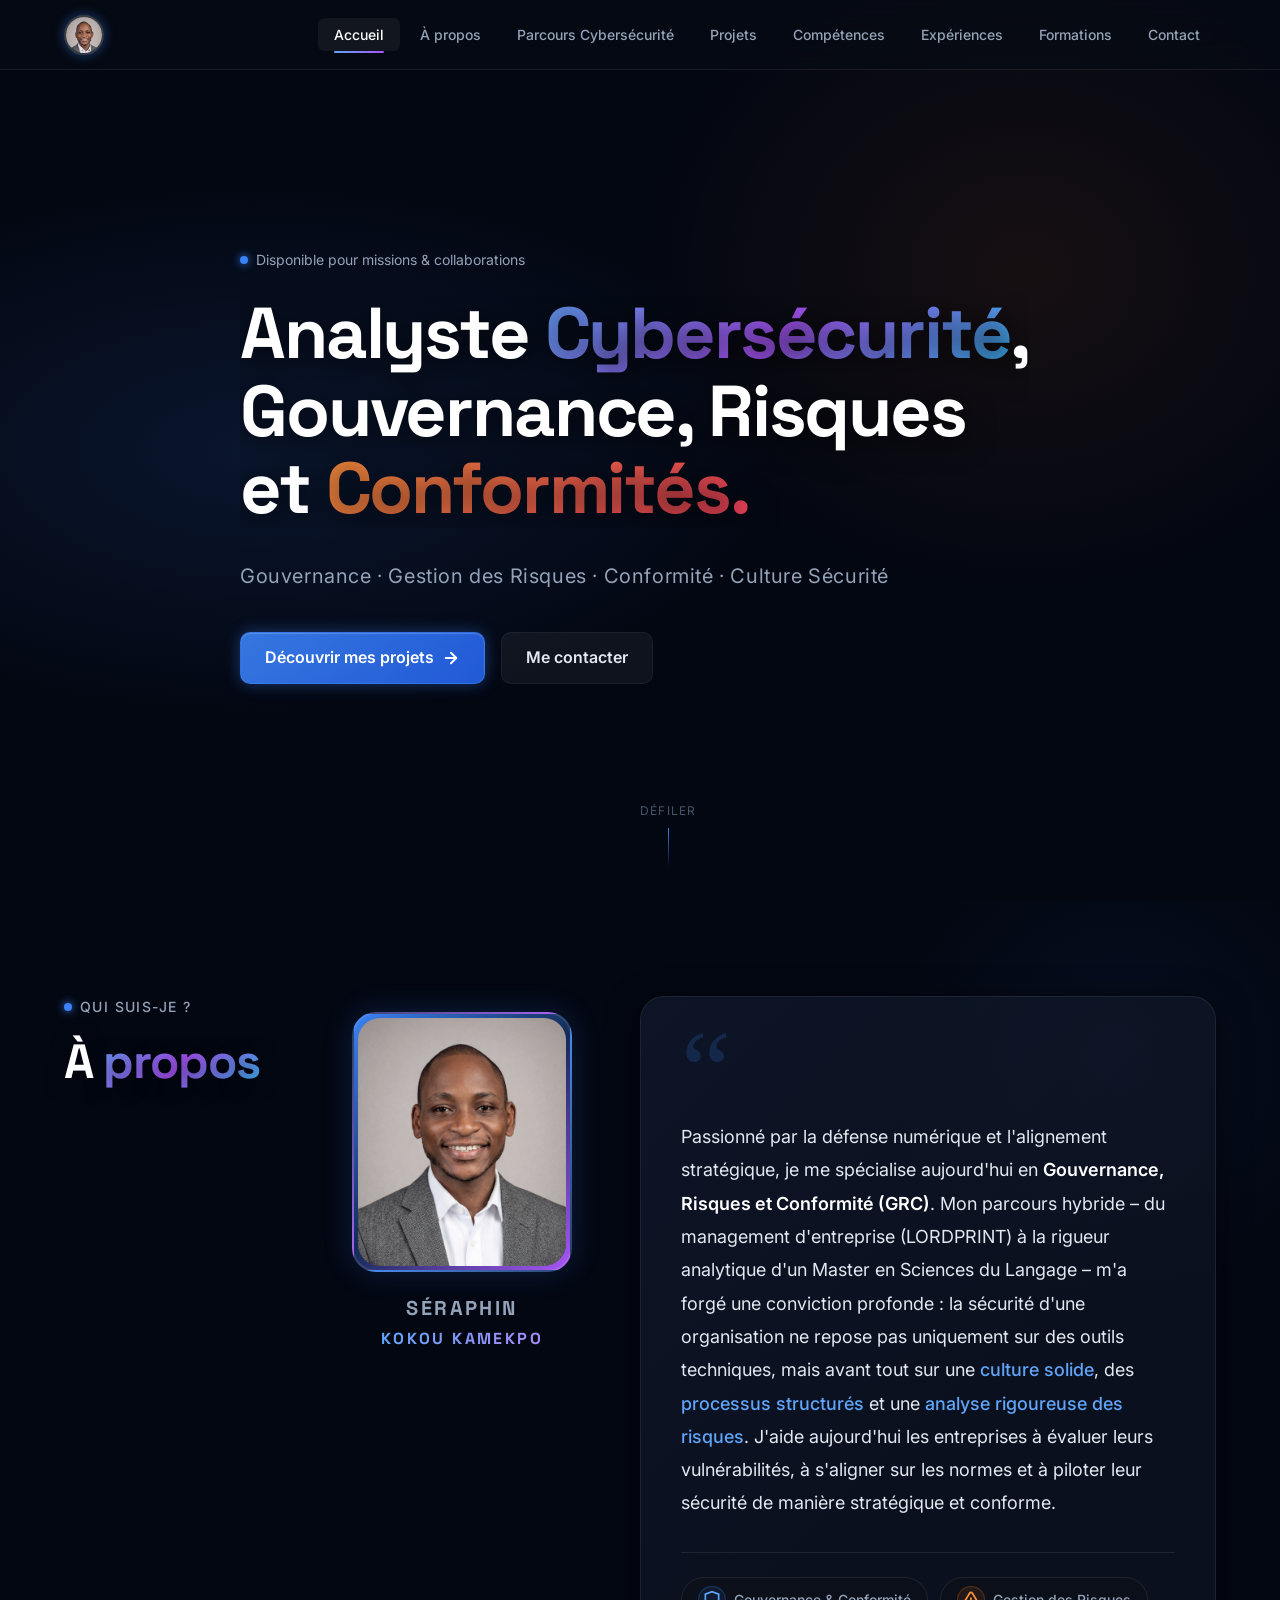
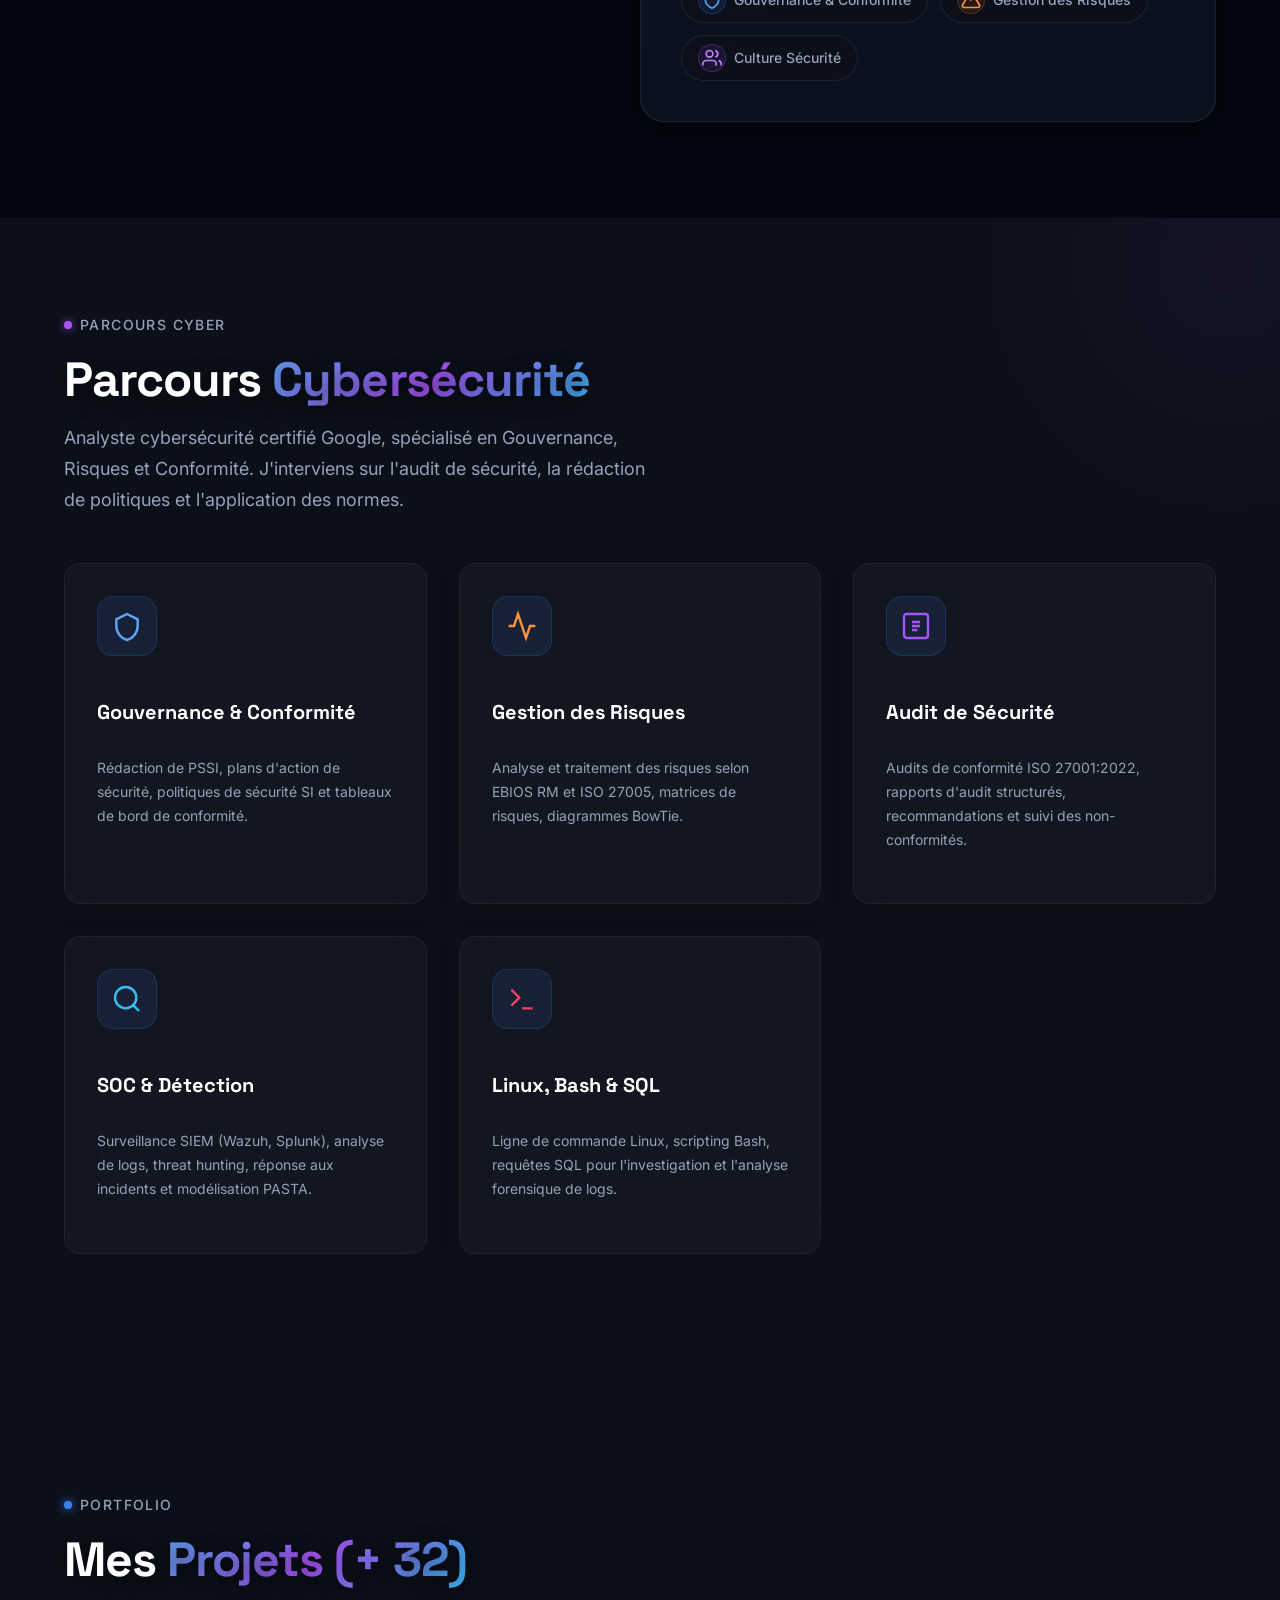
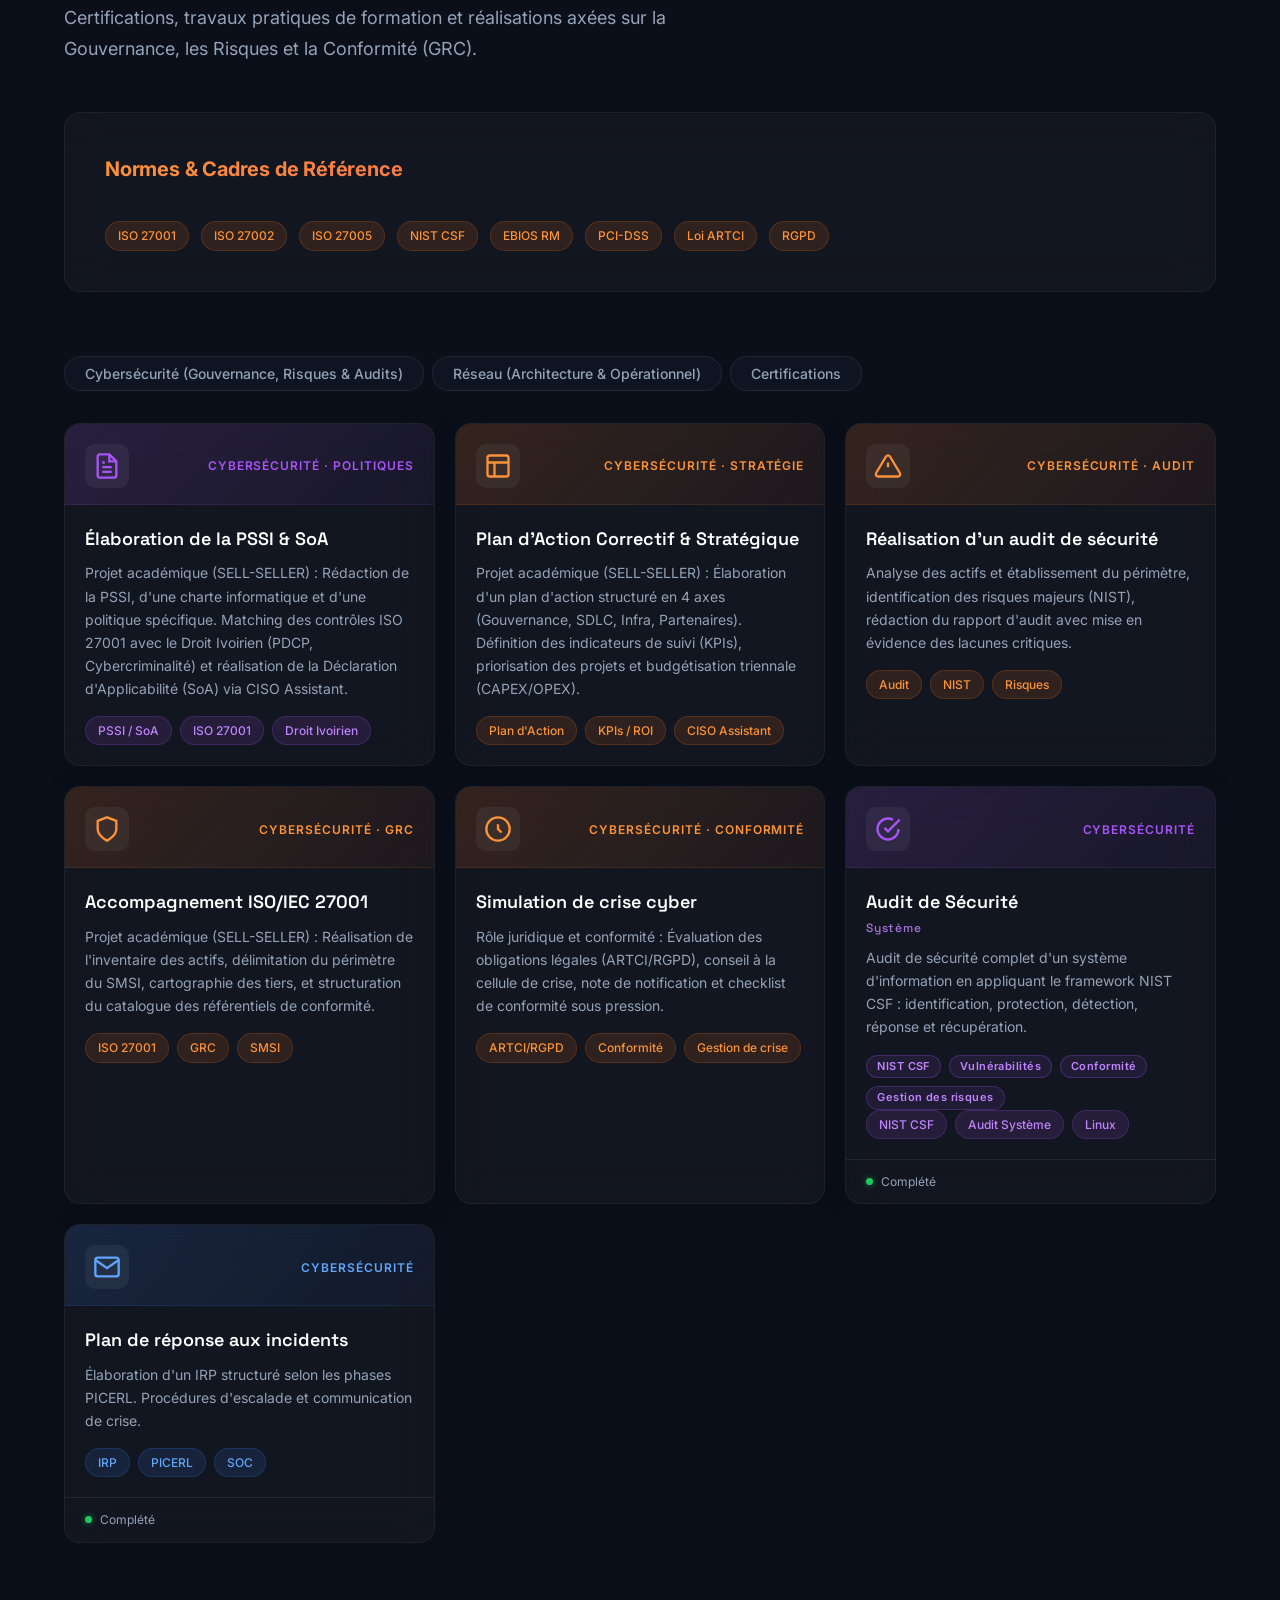
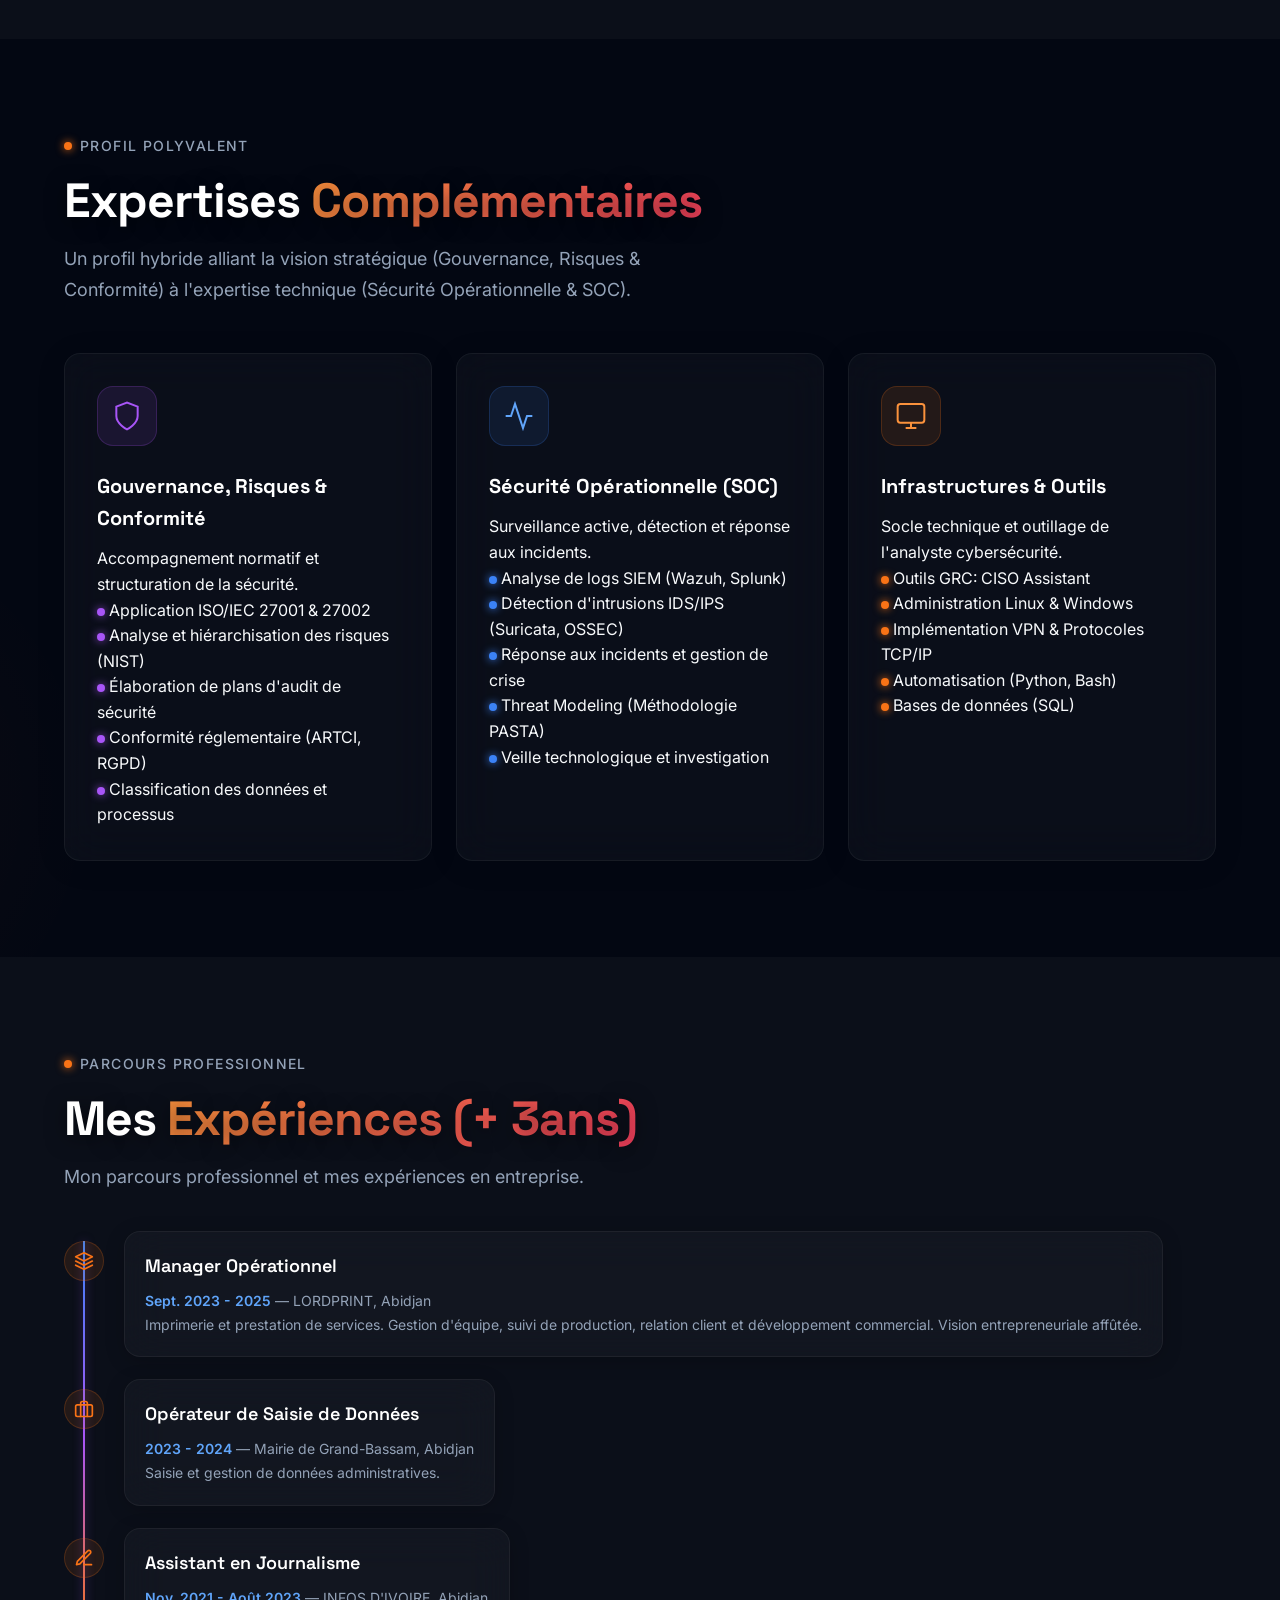
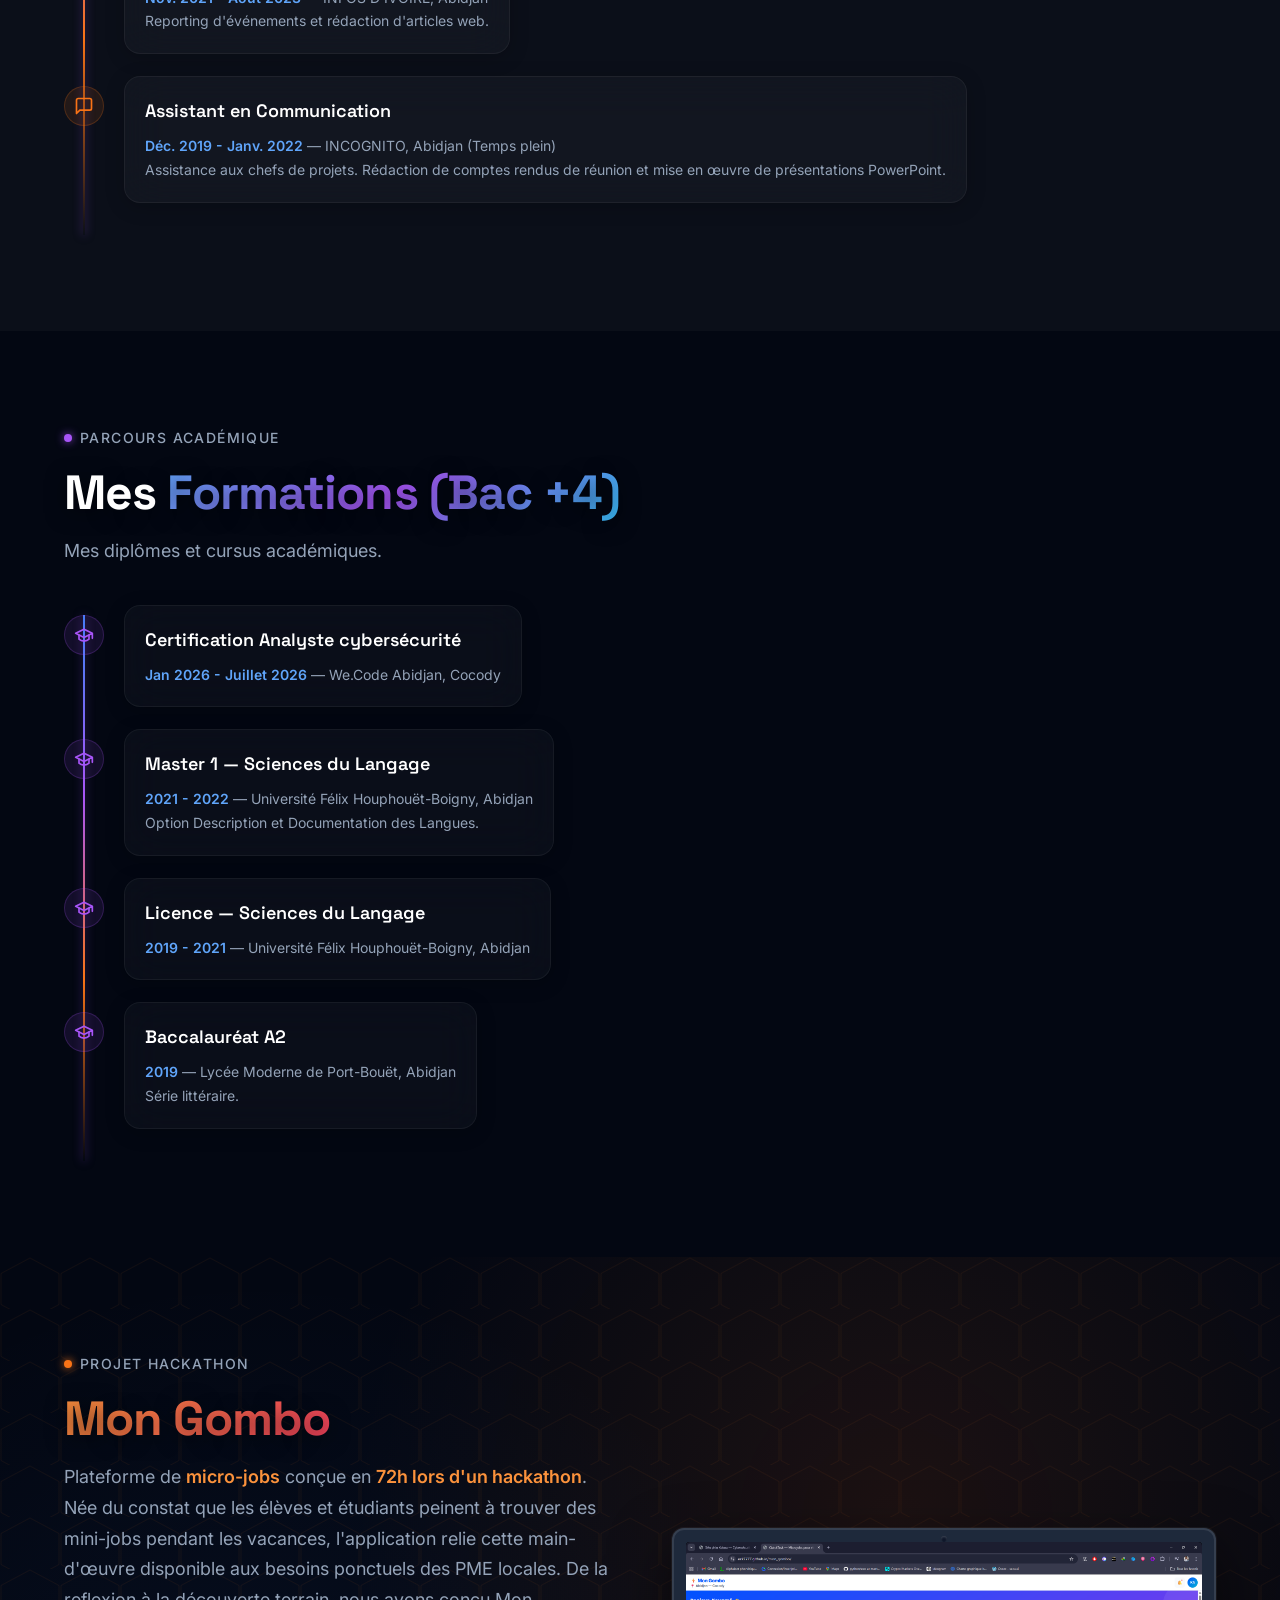
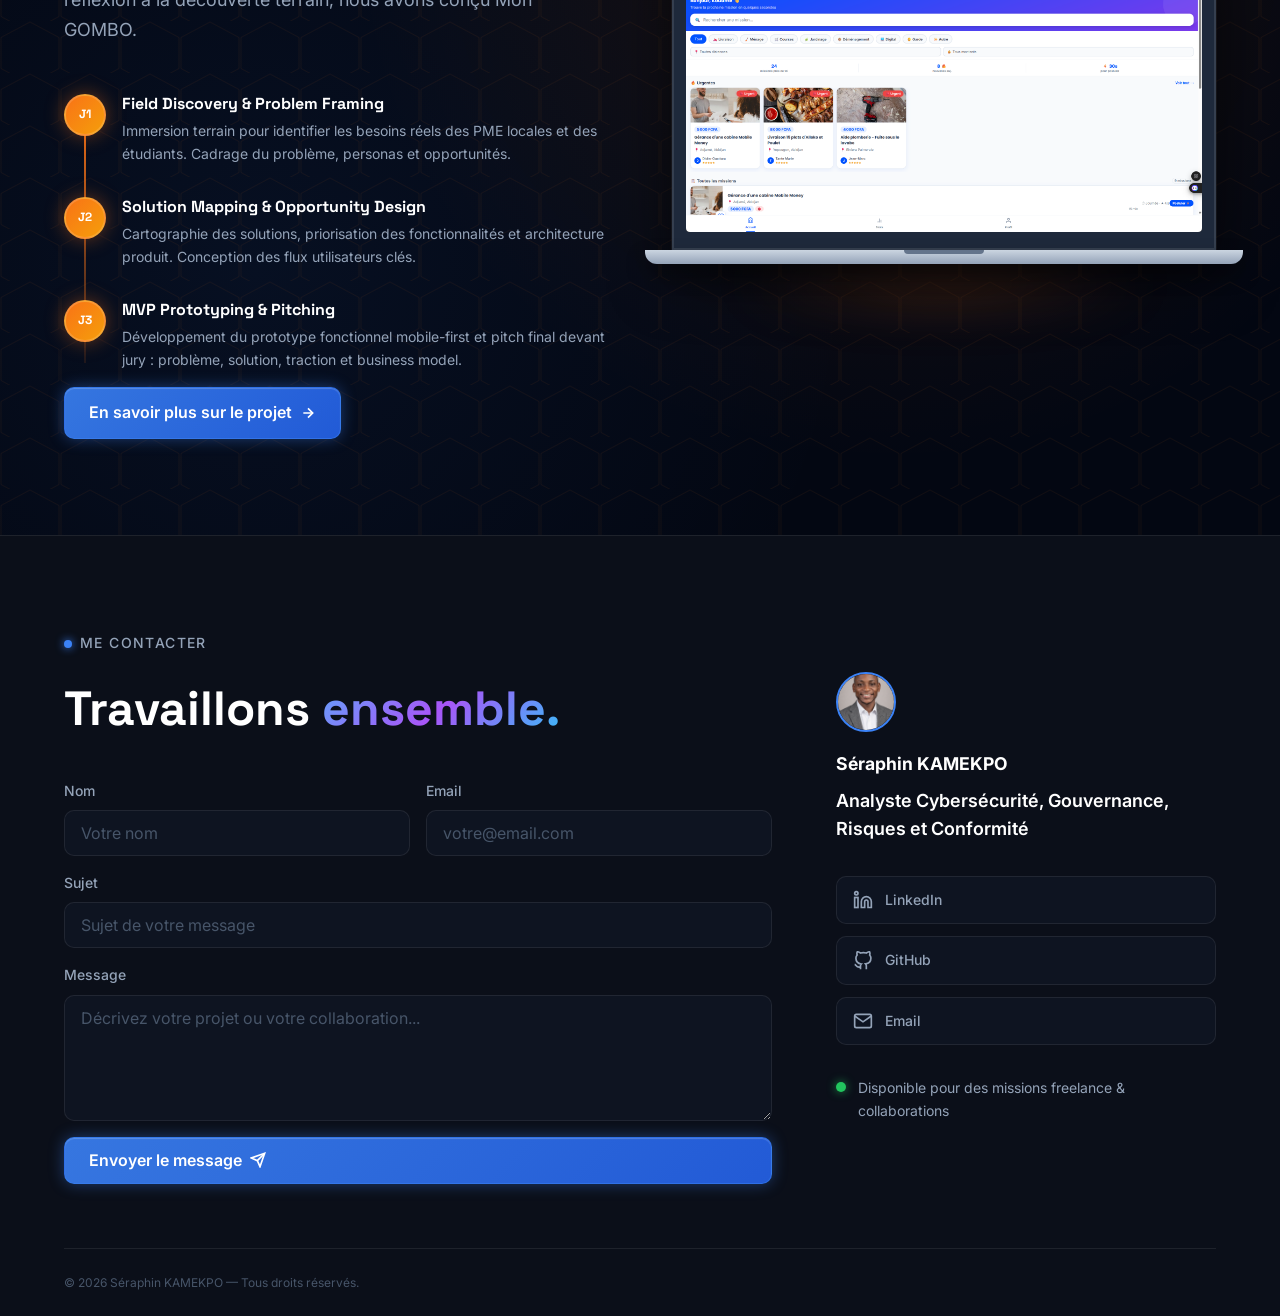
==== commit 78842f07: "Ajustement texte: Titre formation et nettoyage du footer" ====
--- a/index.html
+++ b/index.html
@@ -862,7 +862,7 @@
 </svg>
 </div>
 <div class="timeline-content">
-<h3>Certification Analyste SOC</h3>
+<h3>Certification Analyste cybersécurité</h3>
 <p><strong>Jan 2026 - Juillet 2026</strong> — We.Code Abidjan, Cocody</p>
 </div>
 </div>
@@ -1028,12 +1028,12 @@
 <!-- Right side info -->
 <div class="footer__info">
 <div class="footer__logo">
-<img src="mypic.png" alt="Séraphin KAMEKPO" style="width: 60px; height: 60px; border-radius: 50%; object-fit: cover; margin-bottom: 10px; border: 2px solid var(--clr-blue);">
+<img alt="Séraphin KAMEKPO" src="mypic.png" style="width: 60px; height: 60px; border-radius: 50%; object-fit: cover; margin-bottom: 10px; border: 2px solid var(--clr-blue);"/>
 <p style="font-weight: bold; font-size: 1.1rem; color: #FFF;">Séraphin KAMEKPO</p>
 <p class="footer__subtitle">Analyste Cybersécurité, Gouvernance, Risques et Conformité</p>
 </div>
 <div class="footer__socials">
-<a aria-label="LinkedIn" class="social-link" href="https://www.linkedin.com/in/seraphin-kamekpo" id="socialLinkedIn" target="_blank">
+<a aria-label="LinkedIn" class="social-link" href="https://www.linkedin.com/in/seraphin-kamekpo" id="socialLinkedIn" rel="noopener noreferrer" target="_blank">
 <svg fill="none" height="20" stroke="currentColor" stroke-width="2" viewbox="0 0 24 24" width="20" xmlns="http://www.w3.org/2000/svg">
 <path d="M16 8a6 6 0 0 1 6 6v7h-4v-7a2 2 0 0 0-2-2 2 2 0 0 0-2 2v7h-4v-7a6 6 0 0 1 6-6z"></path>
 <rect height="12" width="4" x="2" y="9"></rect>
@@ -1041,13 +1041,13 @@
 </svg>
                             LinkedIn
                         </a>
-<a aria-label="GitHub" class="social-link" href="https://github.com/ChamaofGod" id="socialGitHub" target="_blank">
+<a aria-label="GitHub" class="social-link" href="https://github.com/ChamaofGod" id="socialGitHub" rel="noopener noreferrer" target="_blank">
 <svg fill="none" height="20" stroke="currentColor" stroke-width="2" viewbox="0 0 24 24" width="20" xmlns="http://www.w3.org/2000/svg">
 <path d="M9 19c-5 1.5-5-2.5-7-3m14 6v-3.87a3.37 3.37 0 0 0-.94-2.61c3.14-.35 6.44-1.54 6.44-7A5.44 5.44 0 0 0 20 4.77 5.07 5.07 0 0 0 19.91 1S18.73.65 16 2.48a13.38 13.38 0 0 0-7 0C6.27.65 5.09 1 5.09 1A5.07 5.07 0 0 0 5 4.77a5.44 5.44 0 0 0-1.5 3.78c0 5.42 3.3 6.61 6.44 7A3.37 3.37 0 0 0 9 18.13V22"></path>
 </svg>
                             GitHub
                         </a>
-<a class="social-link" href="https://mail.google.com/mail/?view=cm&amp;fs=1&amp;to=seraphinchama@gmail.com" id="socialEmail" target="_blank">
+<a class="social-link" href="https://mail.google.com/mail/?view=cm&amp;fs=1&amp;to=seraphinchama@gmail.com" id="socialEmail" rel="noopener noreferrer" target="_blank">
 <svg fill="none" height="20" stroke="currentColor" stroke-width="2" viewbox="0 0 24 24" width="20" xmlns="http://www.w3.org/2000/svg">
 <path d="M4 4h16c1.1 0 2 .9 2 2v12c0 1.1-.9 2-2 2H4c-1.1 0-2-.9-2-2V6c0-1.1.9-2 2-2z"></path>
 <polyline points="22,6 12,13 2,6"></polyline>
@@ -1062,8 +1062,7 @@
 </div>
 </div>
 <div class="footer__bottom">
-<p>© 2026 Séraphin Kokou — Tous droits réservés.</p>
-<p>Portfolio construit avec ❤️ &amp; un soupçon de sécurité.</p>
+<p>© 2026 Séraphin KAMEKPO — Tous droits réservés.</p>
 </div>
 </div>
 </footer>
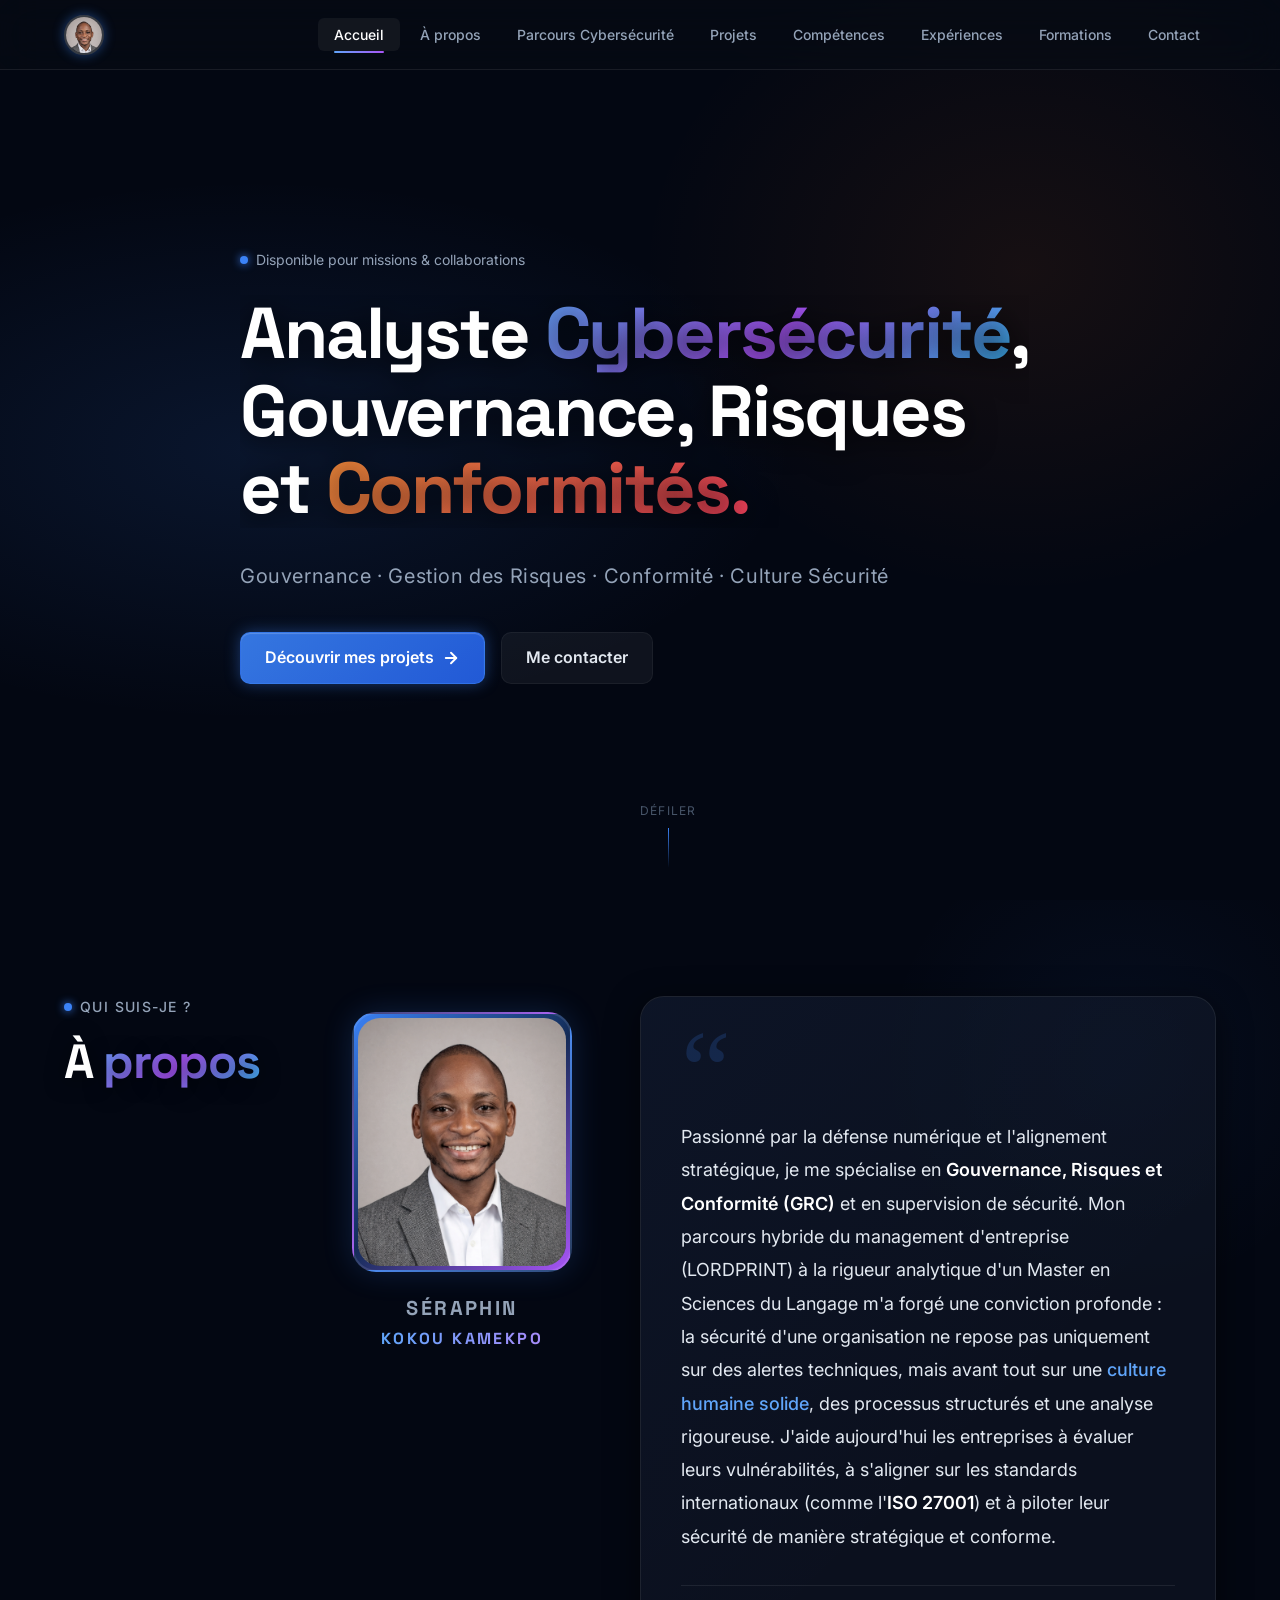
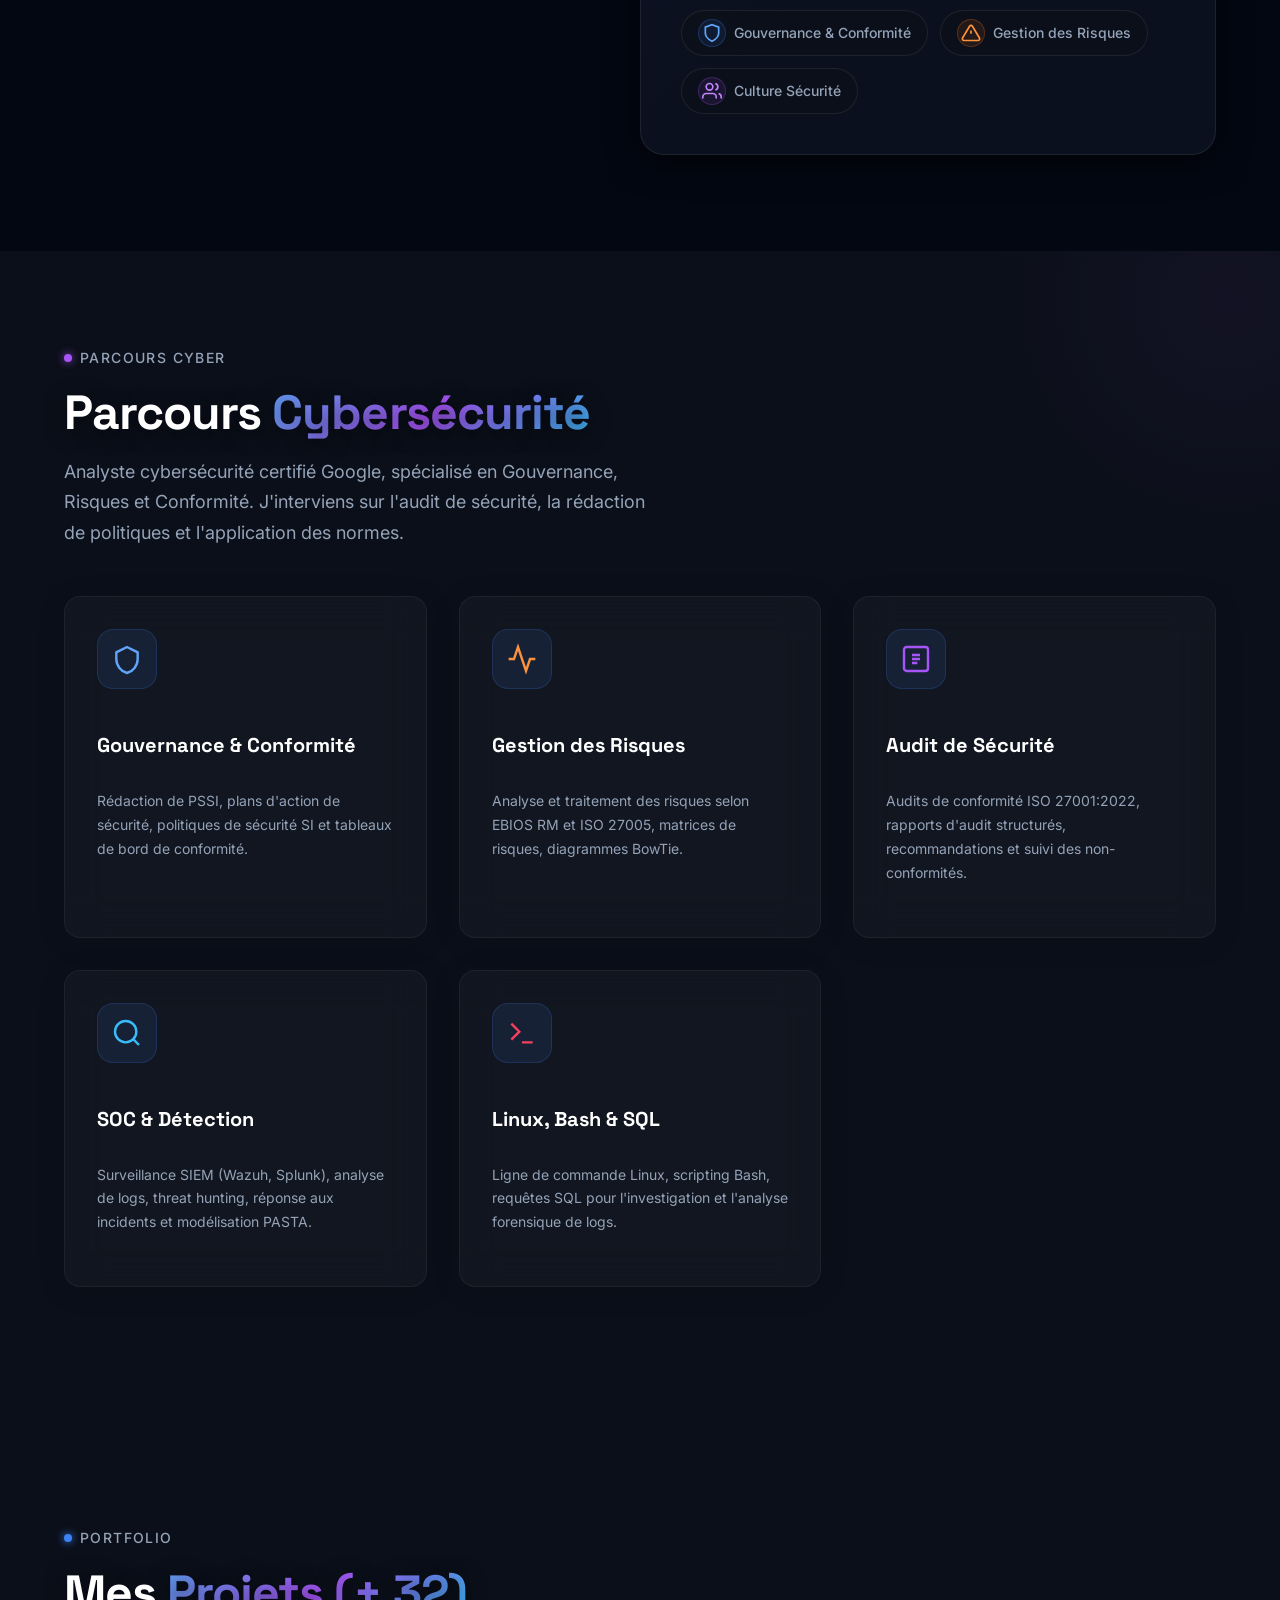
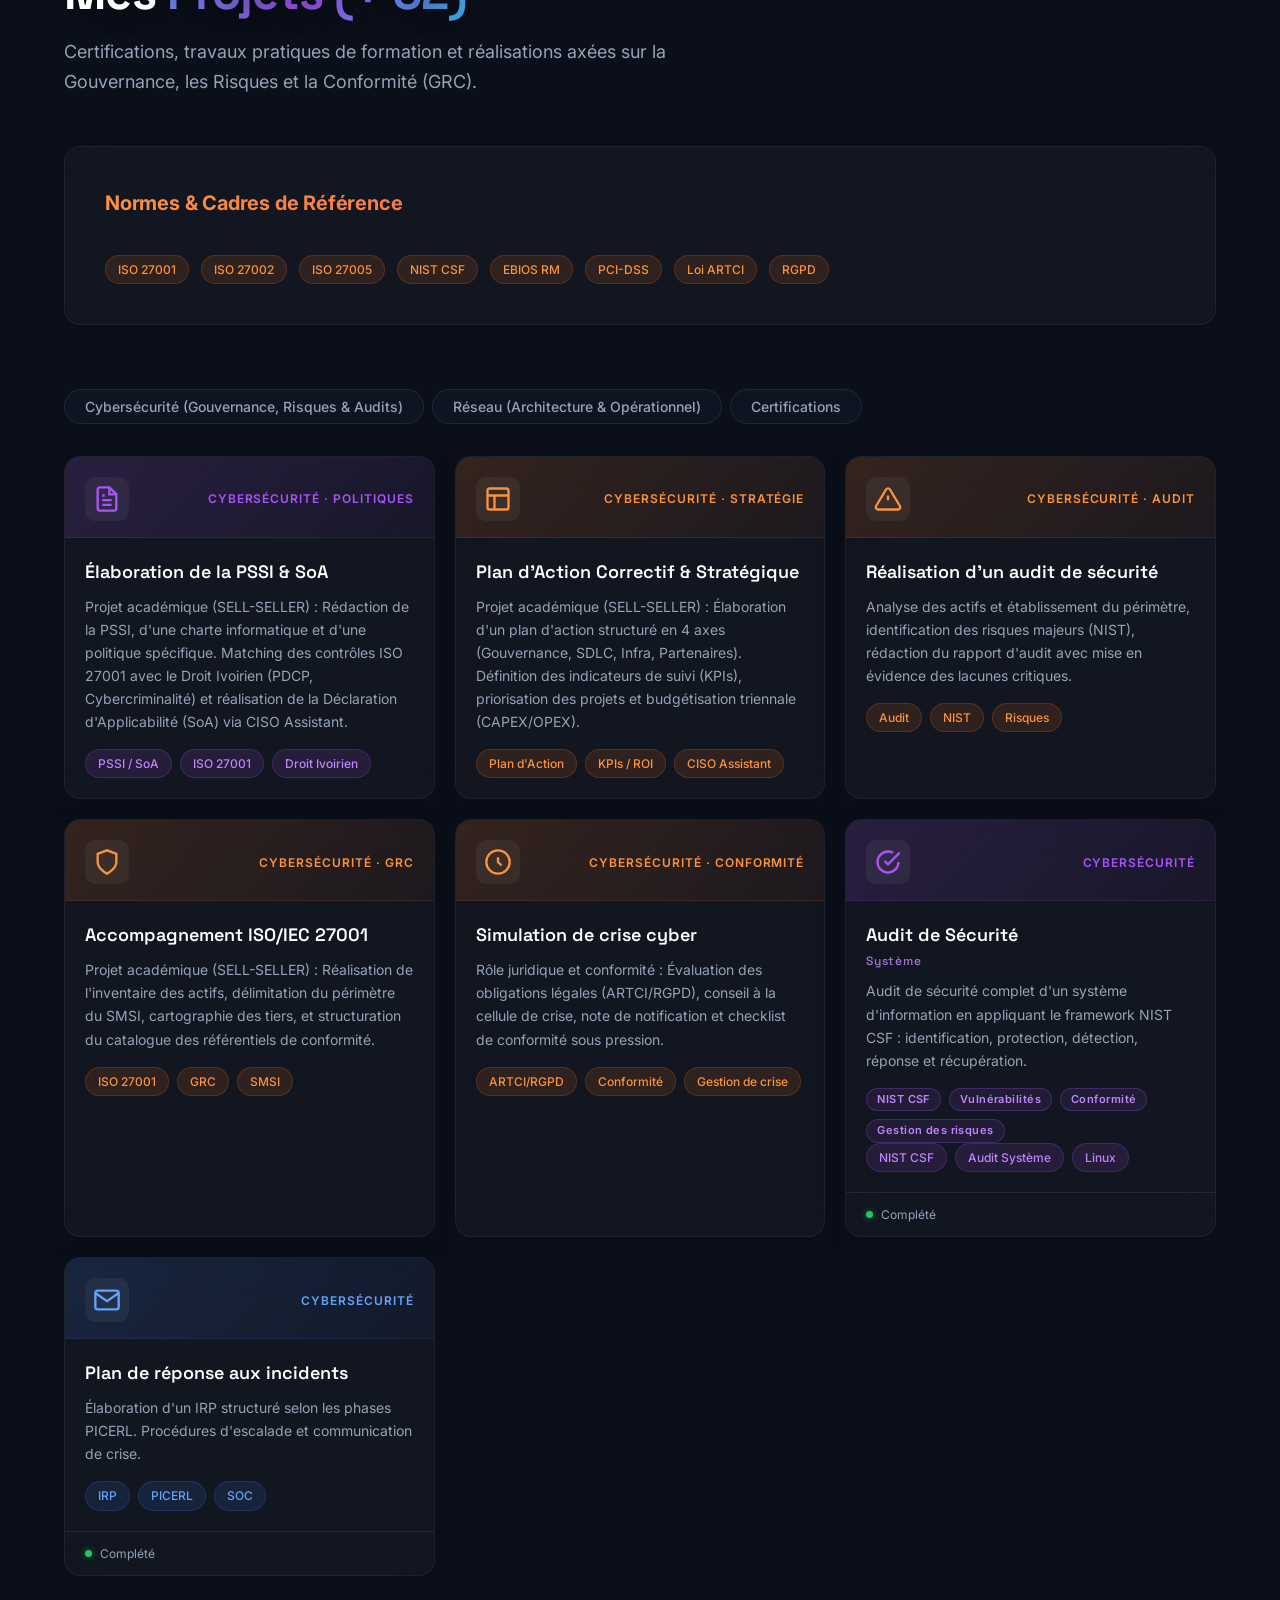
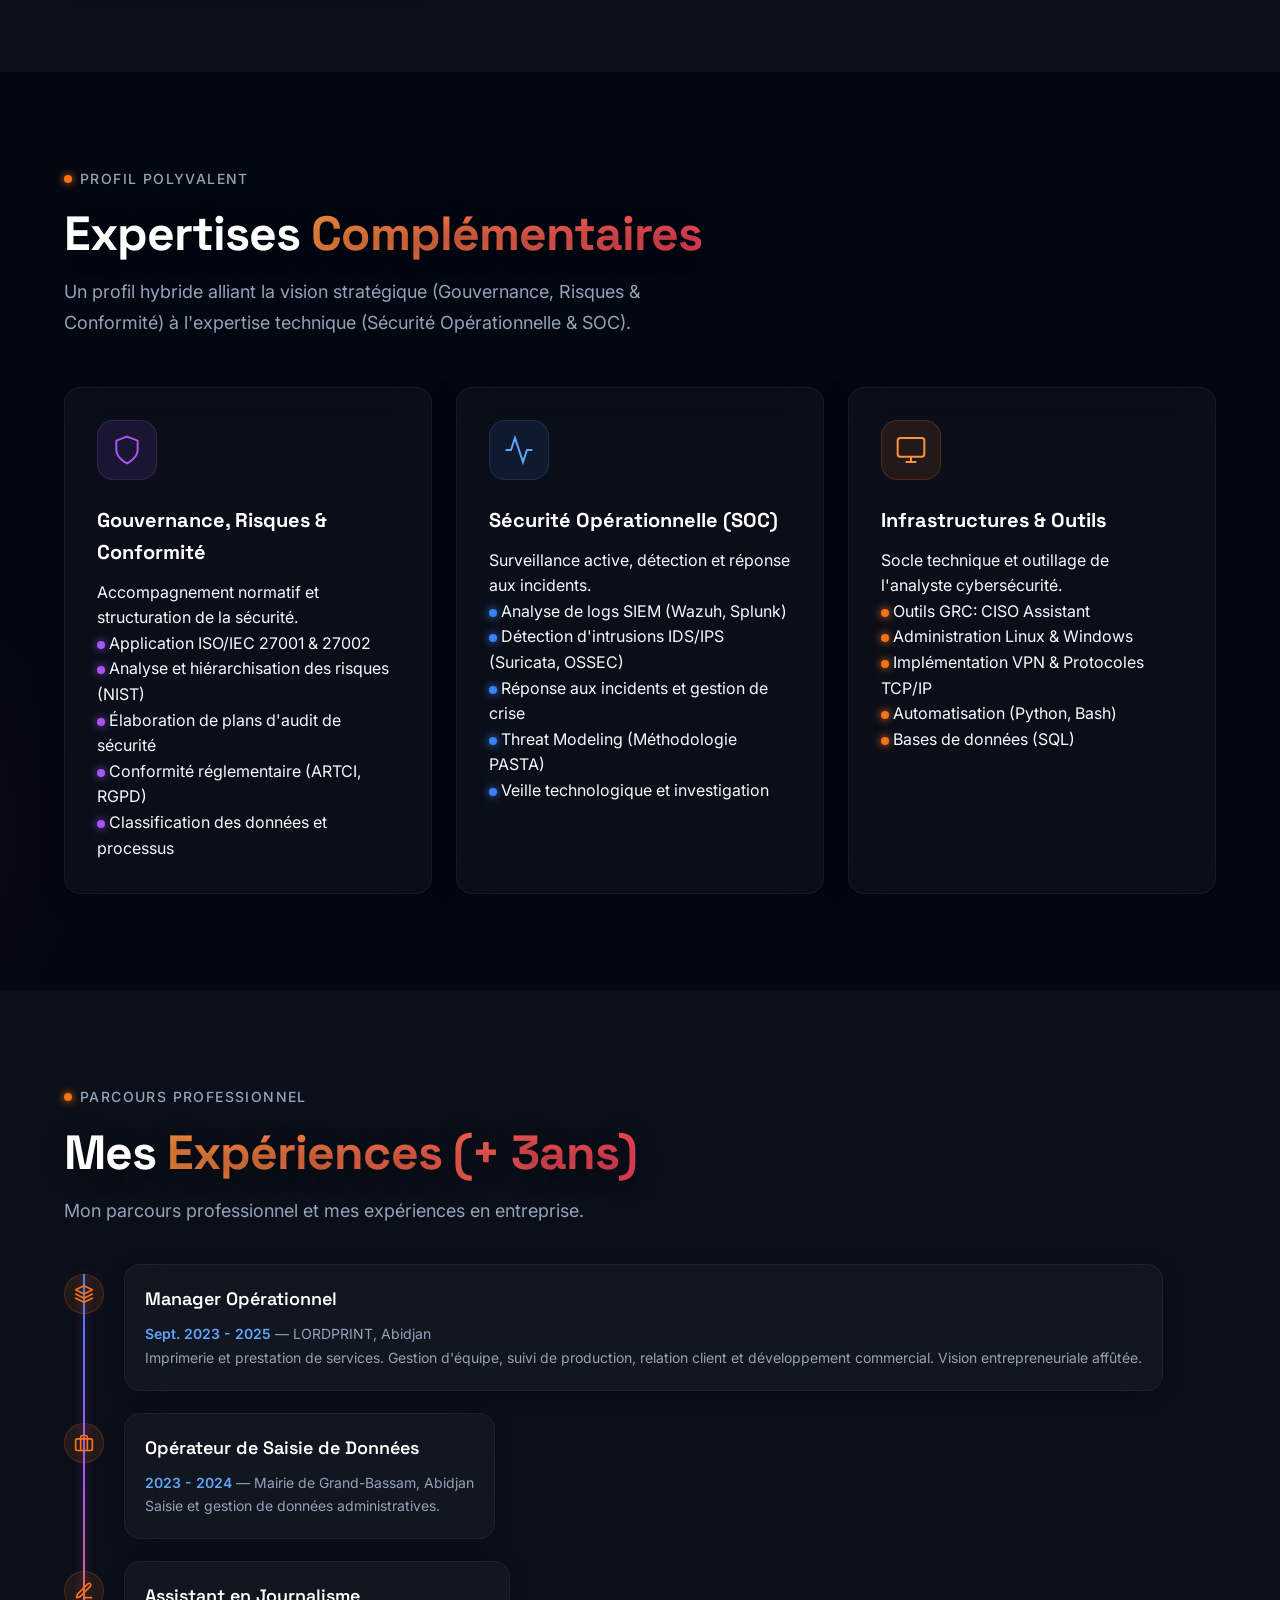
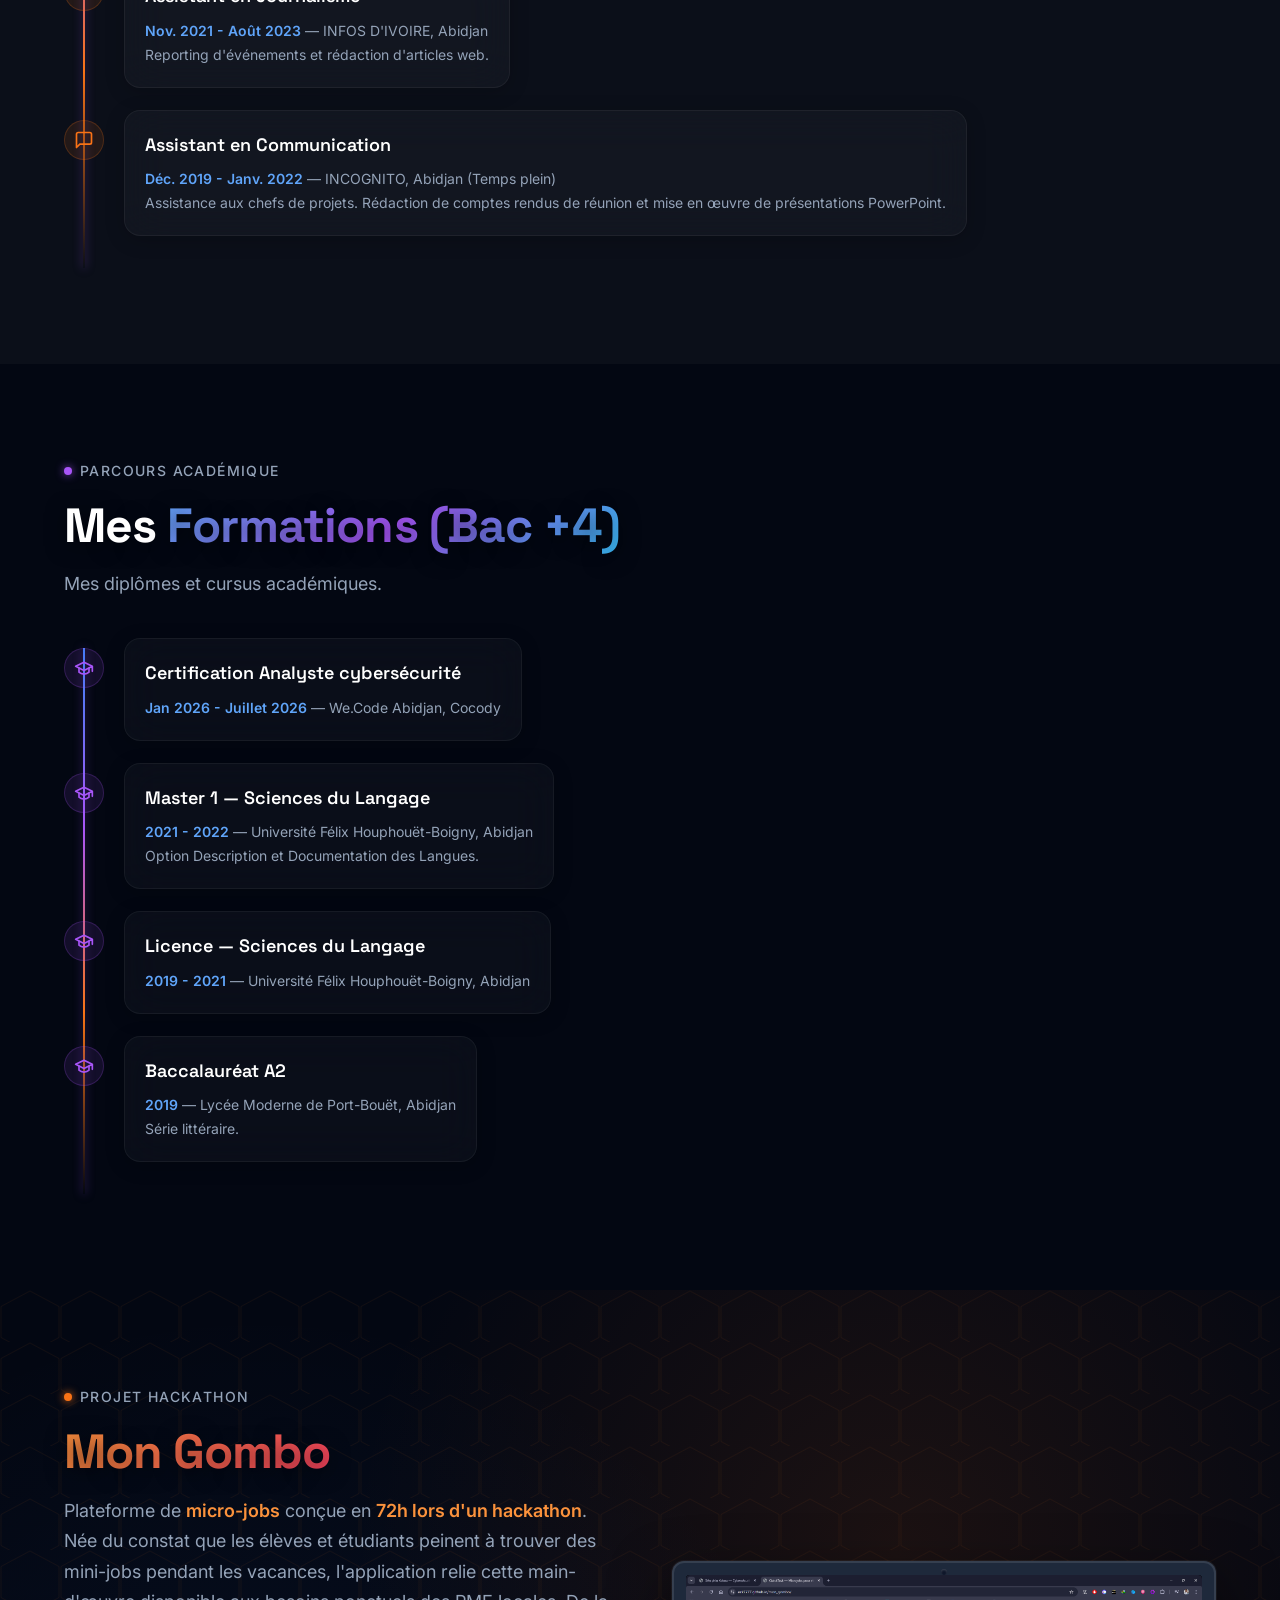
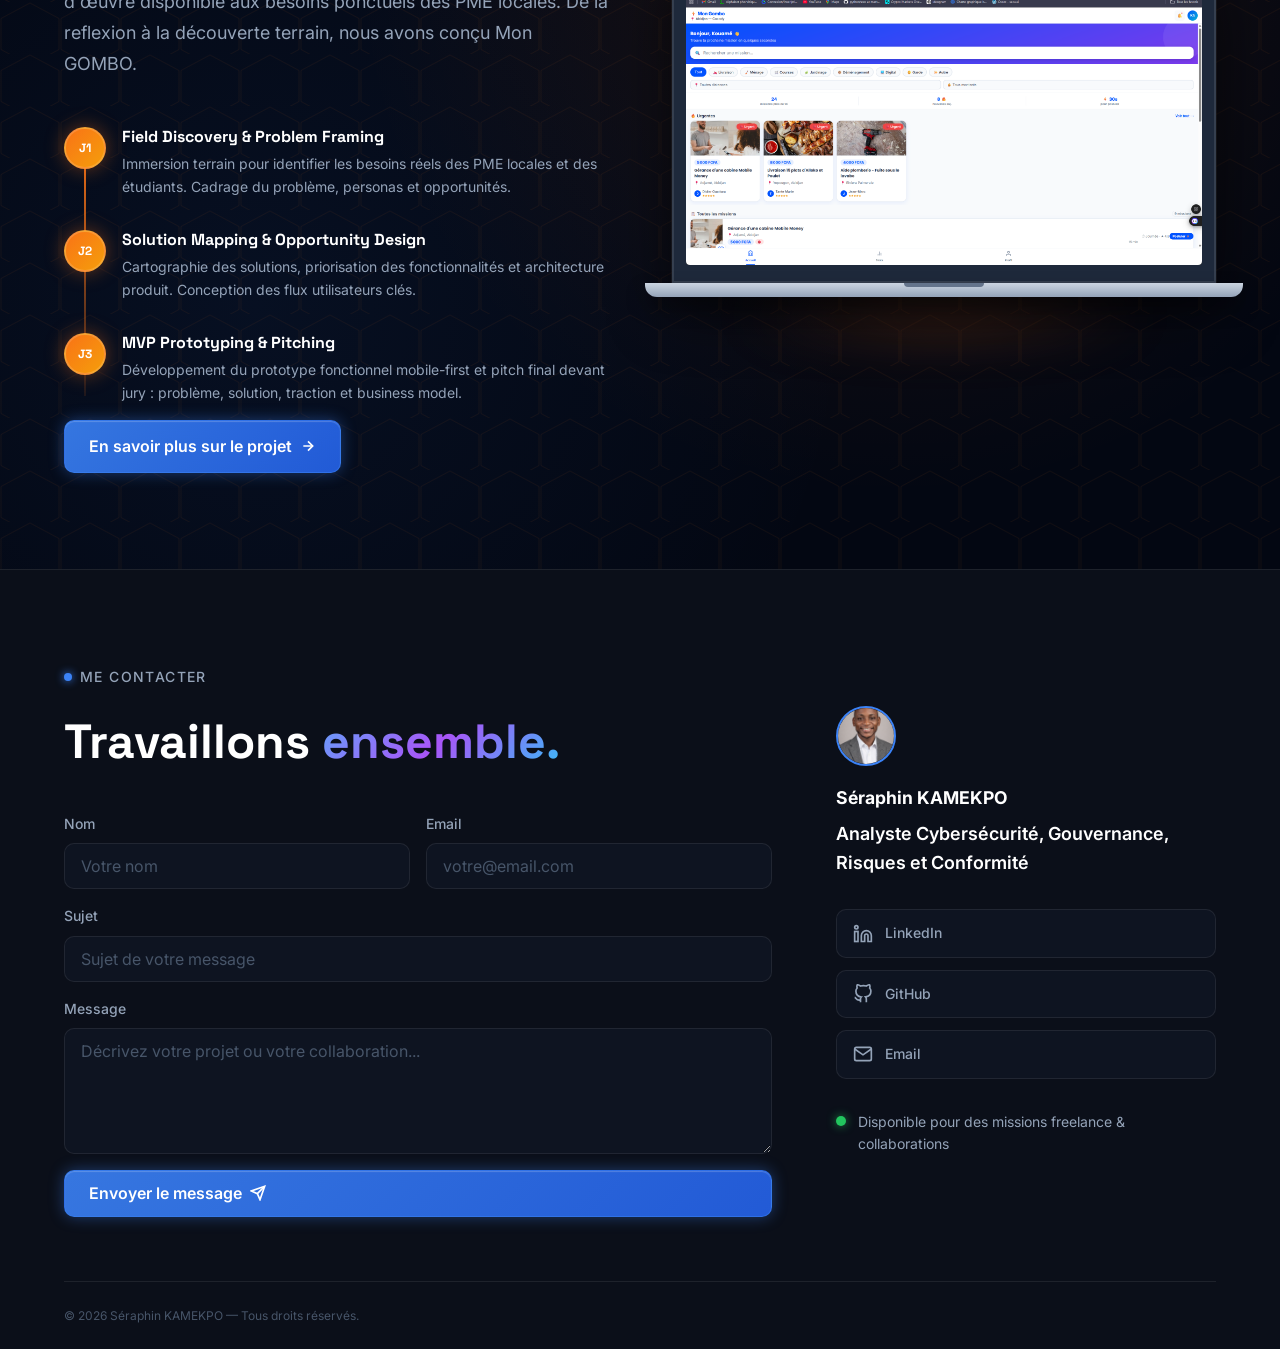
==== commit ce558ea2: "Mise à jour du texte de la section À propos" ====
--- a/index.html
+++ b/index.html
@@ -98,7 +98,7 @@
 <div class="apropos__content">
 <div class="apropos__quote-mark">“</div>
 <p class="apropos__text">
-                        Passionné par la défense numérique et l'alignement stratégique, je me spécialise aujourd'hui en <strong>Gouvernance, Risques et Conformité (GRC)</strong>. Mon parcours hybride – du management d'entreprise (LORDPRINT) à la rigueur analytique d'un Master en Sciences du Langage – m'a forgé une conviction profonde : la sécurité d'une organisation ne repose pas uniquement sur des outils techniques, mais avant tout sur une <em>culture solide</em>, des <em>processus structurés</em> et une <em>analyse rigoureuse des risques</em>. J'aide aujourd'hui les entreprises à évaluer leurs vulnérabilités, à s'aligner sur les normes et à piloter leur sécurité de manière stratégique et conforme.
+                        Passionné par la défense numérique et l'alignement stratégique, je me spécialise en <strong>Gouvernance, Risques et Conformité (GRC)</strong> et en supervision de sécurité. Mon parcours hybride du management d'entreprise (LORDPRINT) à la rigueur analytique d'un Master en Sciences du Langage m'a forgé une conviction profonde : la sécurité d'une organisation ne repose pas uniquement sur des alertes techniques, mais avant tout sur une <em>culture humaine solide</em>, des processus structurés et une analyse rigoureuse. J'aide aujourd'hui les entreprises à évaluer leurs vulnérabilités, à s'aligner sur les standards internationaux (comme l'<strong>ISO 27001</strong>) et à piloter leur sécurité de manière stratégique et conforme.
                     </p>
 <div class="apropos__pillars">
 <div class="apropos__pillar">
